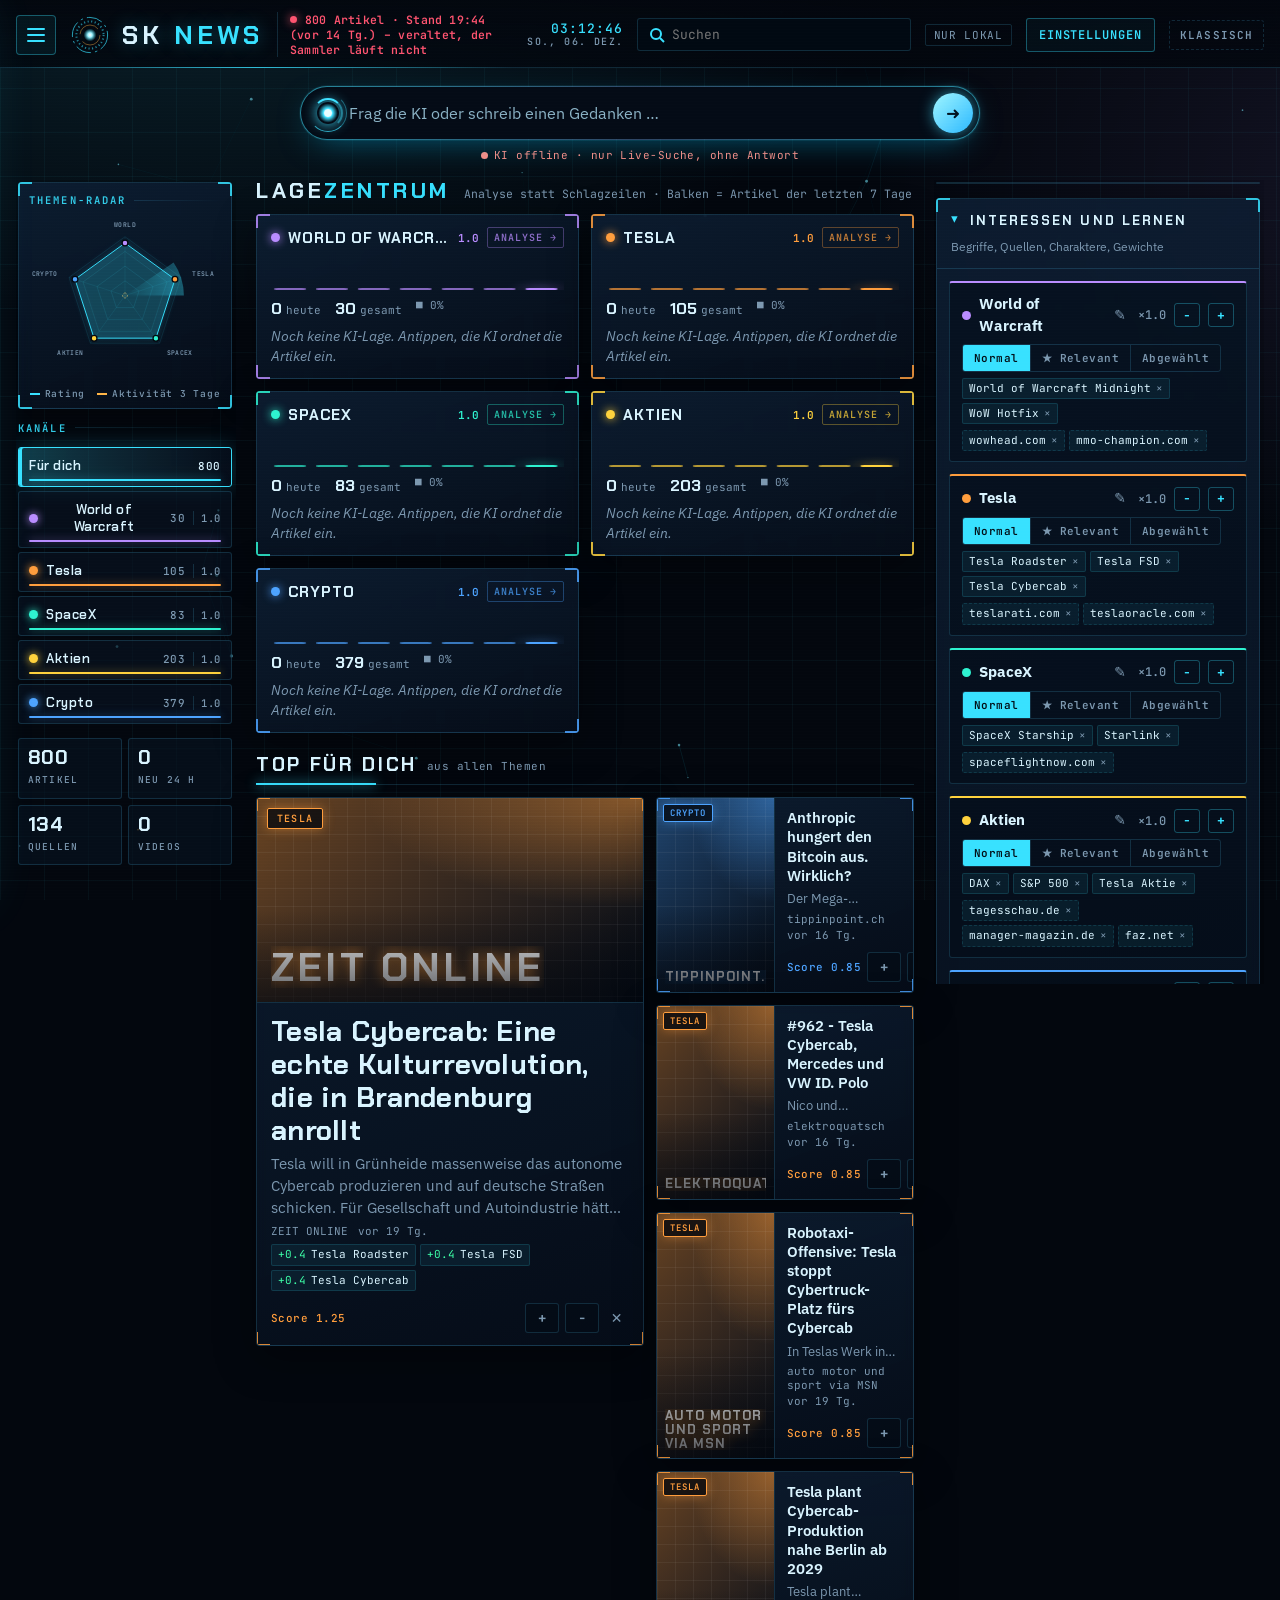
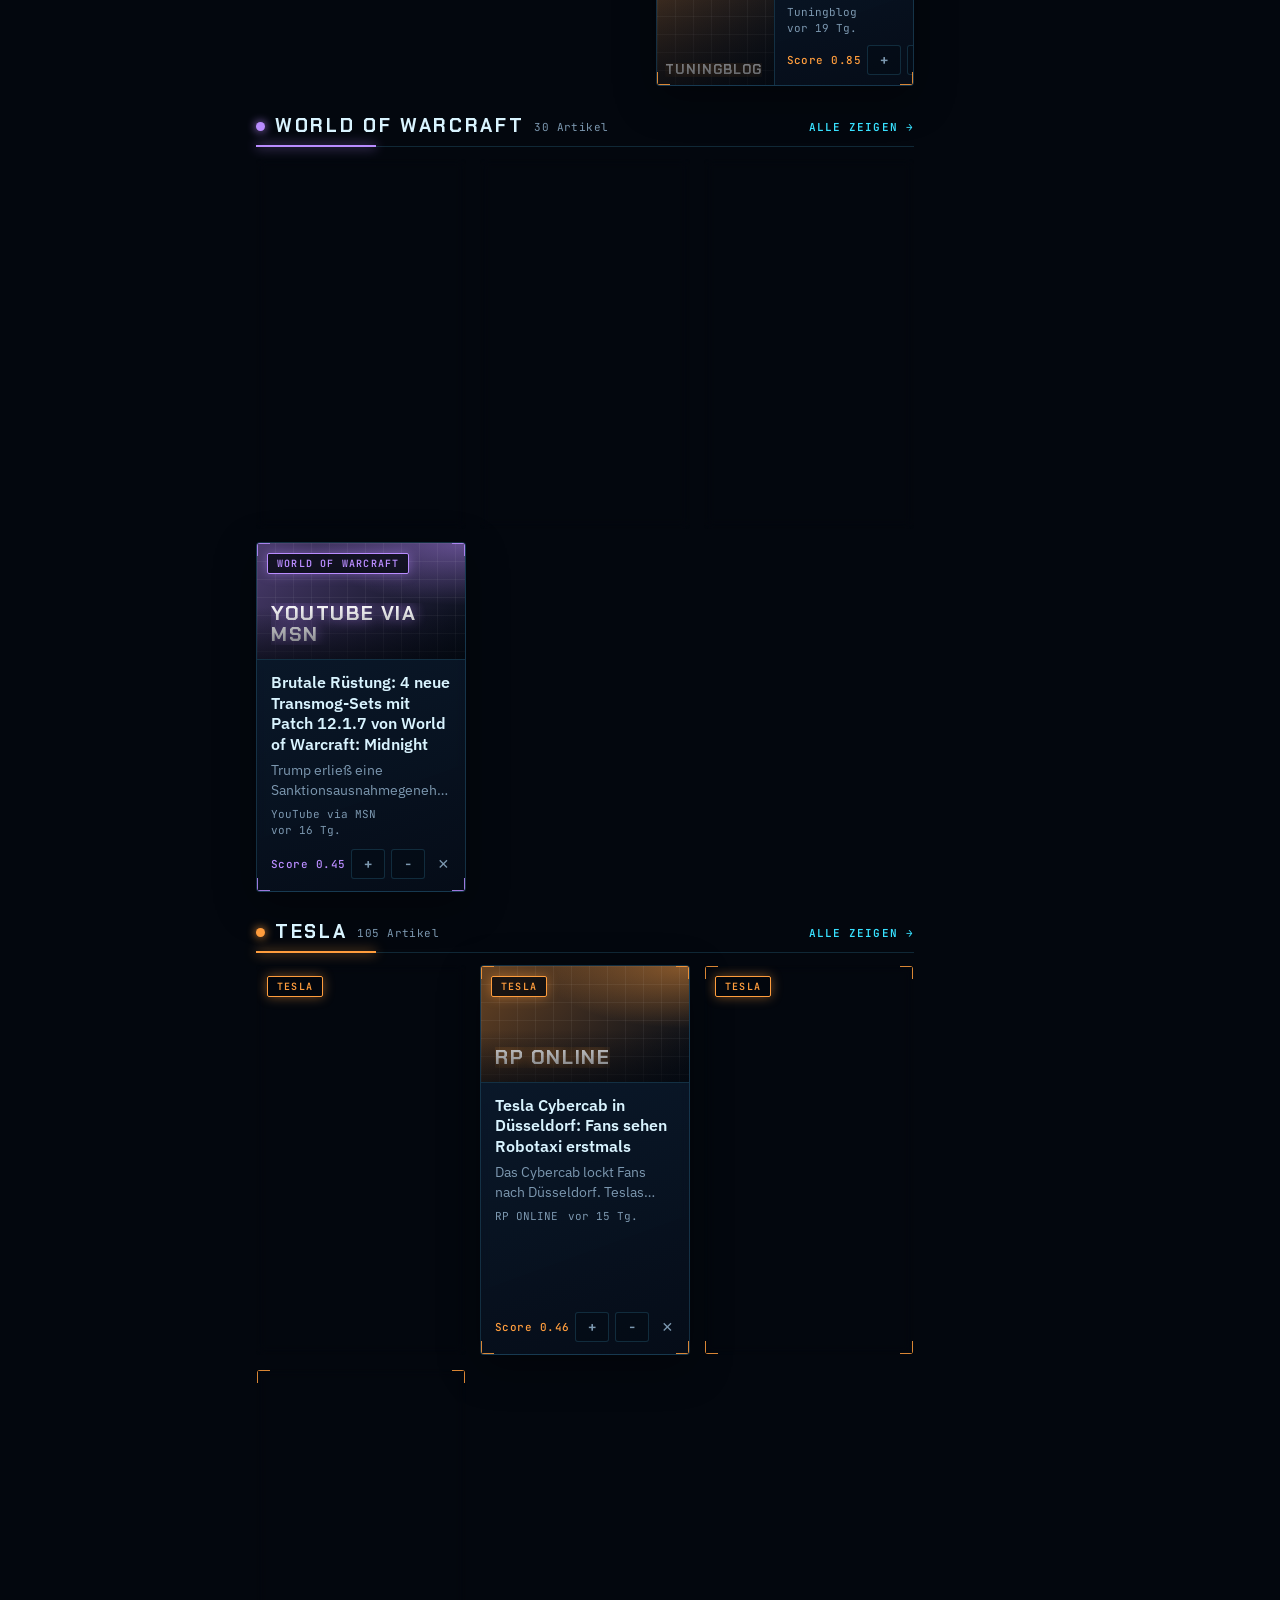
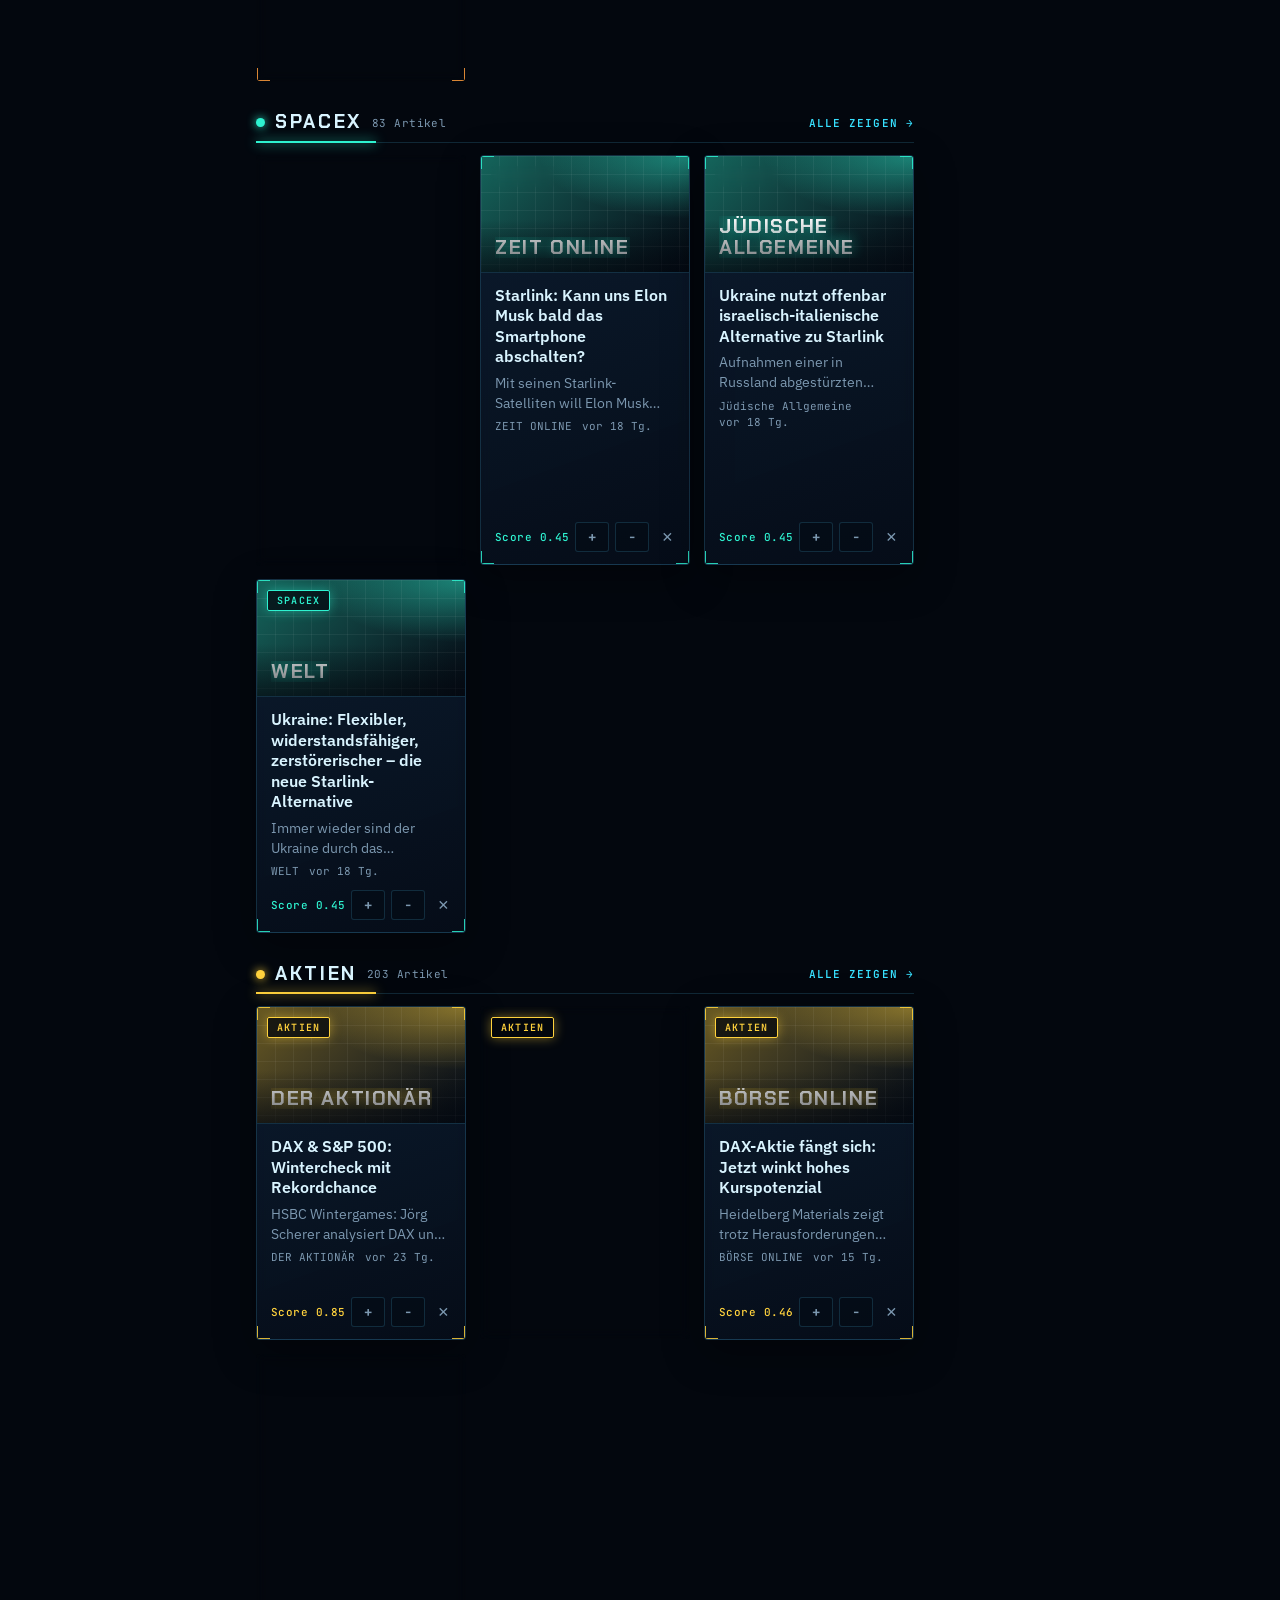
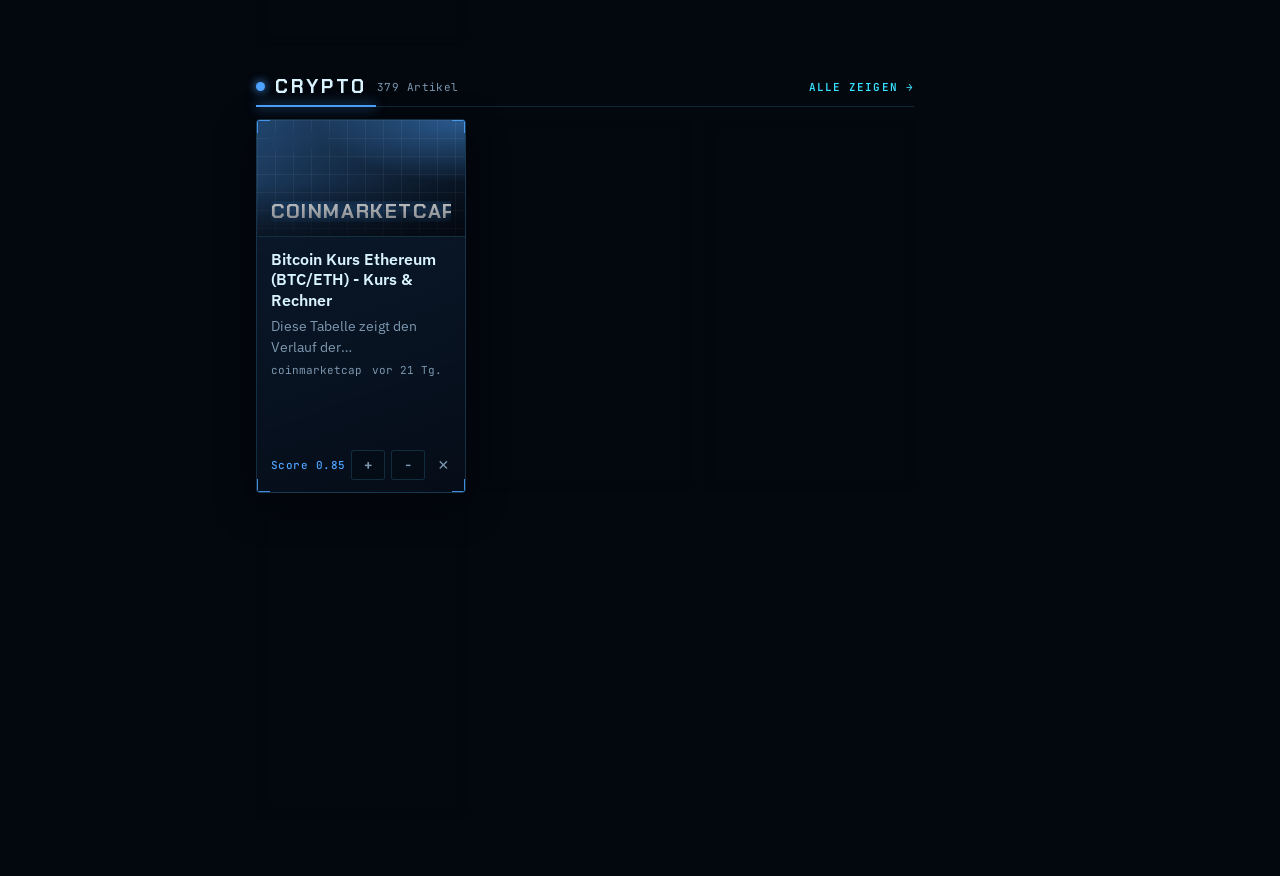
==== docs/index.html @ af2f4e5a "YouTube: bis zu 3 bewertete Videos pro Gespräch und Thema - Function-Modus "videos": YouTube-Suche o" ====
<!doctype html>
<html lang="de">
<head>
<meta charset="utf-8">
<meta name="viewport" content="width=device-width,initial-scale=1,viewport-fit=cover">
<title>SKNews</title>
<link rel="preconnect" href="https://fonts.googleapis.com">
<link rel="stylesheet" href="https://fonts.googleapis.com/css2?family=Bricolage+Grotesque:opsz,wght@12..96,500;12..96,700;12..96,800&family=IBM+Plex+Sans:wght@400;500;600&family=IBM+Plex+Mono:wght@400;500&display=swap">
<style>
/* Layout: Nachrichten-Wand. Themenleiste oben, darunter Top-Storys und je Thema eine Kartenreihe mit Vorschaubildern. */
:root{
  --bg:#eef1f5; --panel:#ffffff; --ink:#18202b; --muted:#5d6878; --line:#d6dce5;
  --accent:#1f4fd1; --accent-ink:#ffffff; --good:#1d7a4a; --bad:#b4372f; --chip:#e4e9f1;
  --shadow:0 1px 2px rgb(16 24 40 / .06),0 4px 14px rgb(16 24 40 / .06);
  --t1:#7a3fc4; --t2:#c2410c; --t3:#0f766e; --t4:#a16207; --t5:#1f4fd1; --t6:#be185d;
  --f-display:"Bricolage Grotesque",ui-sans-serif,system-ui,sans-serif;
  --f-body:"IBM Plex Sans",ui-sans-serif,system-ui,sans-serif;
  --f-mono:"IBM Plex Mono",ui-monospace,Menlo,monospace;
  color-scheme:light;
}
@media (prefers-color-scheme:dark){:root{
  --bg:#0f141b; --panel:#171e29; --ink:#e6ebf2; --muted:#93a0b3; --line:#2a3443;
  --accent:#7aa2ff; --accent-ink:#0d1320; --good:#5cc98f; --bad:#f08178; --chip:#222c3a;
  --shadow:0 1px 2px rgb(0 0 0 / .3),0 6px 20px rgb(0 0 0 / .25);
  --t1:#b48cf0; --t2:#fb923c; --t3:#4fd1c5; --t4:#facc15; --t5:#7aa2ff; --t6:#f472b6; color-scheme:dark}}
*{box-sizing:border-box}
html,body{margin:0}
body{background:var(--bg);color:var(--ink);font:15px/1.5 var(--f-body);padding-inline:16px;padding-block:0 56px}
.wrap{max-width:1240px;margin:0 auto;display:flex;flex-direction:column;gap:22px}

/* Kopf und Themenleiste */
.top{position:sticky;top:0;z-index:5;background:var(--bg);margin-inline:-16px;padding:14px 16px 10px;border-bottom:1px solid var(--line);display:flex;flex-direction:column;gap:10px}
.top-row{max-width:1240px;margin:0 auto;width:100%;display:flex;flex-wrap:wrap;align-items:center;gap:8px 16px}
h1{font:800 28px/1 var(--f-display);margin:0;letter-spacing:-.02em}
h1 span{color:var(--accent)}
.sub{color:var(--muted);font:12px var(--f-mono);flex:1;min-width:0}
.tabs{display:flex;gap:6px;overflow-x:auto;padding-bottom:6px;min-width:0;flex:1}
.tabs::-webkit-scrollbar{height:4px}
.tabs::-webkit-scrollbar-thumb{background:var(--line);border-radius:4px}
.tab{flex:none;font:600 14px var(--f-body);background:var(--panel);color:var(--ink);border:1px solid var(--line);border-radius:999px;padding:7px 14px;cursor:pointer;display:inline-flex;gap:8px;align-items:center}
.tab .n{font:500 11px var(--f-mono);color:var(--muted)}
.tab[aria-pressed="true"]{background:var(--c,var(--ink));border-color:var(--c,var(--ink));color:var(--bg)}
.tab[aria-pressed="true"] .n{color:inherit;opacity:.8}
.dot{width:9px;height:9px;border-radius:50%;flex:none;background:var(--c)}
.tab[aria-pressed="true"] .dot{background:var(--bg)}
.tabs{scrollbar-width:thin;scroll-snap-type:x proximity;mask-image:linear-gradient(90deg,#000 calc(100% - 28px),transparent)}
.tab{scroll-snap-align:start}
.tab .r{font:500 11px var(--f-mono);color:var(--muted);border-left:1px solid var(--line);padding-left:7px}
.tab[aria-pressed="true"] .r{color:inherit;opacity:.8;border-color:currentColor}
.tab.off{border-color:var(--bad);color:var(--bad);background:color-mix(in srgb,var(--bad) 10%,var(--panel))}
.tab.off .dot{background:var(--bad)}
.tab.off .n,.tab.off .r{color:var(--bad)}
.tab.off[aria-pressed="true"]{background:var(--bad);border-color:var(--bad);color:var(--panel)}
.modes{display:inline-flex;border:1px solid var(--line);border-radius:999px;overflow:hidden;flex:none}
.modes button{all:unset;cursor:pointer;font:600 12px var(--f-body);padding:6px 11px;color:var(--muted)}
.modes button+button{border-left:1px solid var(--line)}
.modes button[aria-pressed="true"]{background:var(--ink);color:var(--bg)}
.modes button[data-mode="relevant"][aria-pressed="true"]{background:var(--good);color:var(--panel)}
.modes button[data-mode="off"][aria-pressed="true"]{background:var(--bad);color:var(--panel)}
.modes button:focus-visible{outline:2px solid var(--accent);outline-offset:-2px}
.sec-head{flex-wrap:wrap}
.search{font:14px var(--f-body);color:var(--ink);background:var(--panel);border:1px solid var(--line);border-radius:999px;padding:7px 14px;width:min(260px,100%)}

/* Abschnitte */
.section{display:flex;flex-direction:column;gap:12px}
.sec-head{display:flex;align-items:center;gap:10px;border-bottom:2px solid var(--c,var(--ink));padding-bottom:6px}
.sec-head h2{font:700 22px/1.1 var(--f-display);margin:0;letter-spacing:-.01em}
.sec-head .n{font:12px var(--f-mono);color:var(--muted);flex:1}
.more{font:600 13px var(--f-body);background:none;border:0;color:var(--accent);cursor:pointer;padding:4px 0}

/* Karten */
.grid{display:grid;grid-template-columns:repeat(auto-fill,minmax(250px,1fr));gap:16px}
.lead{display:grid;grid-template-columns:minmax(0,1.6fr) minmax(0,1fr);gap:16px}
.lead>.card{align-self:start}
.lead .side{display:grid;grid-template-columns:1fr 1fr;gap:16px}
@media (max-width:900px){.lead{grid-template-columns:minmax(0,1fr)}}
@media (max-width:520px){.lead .side{grid-template-columns:minmax(0,1fr)}}
.card{background:var(--panel);border-radius:12px;box-shadow:var(--shadow);overflow:hidden;display:flex;flex-direction:column;min-width:0;position:relative}
.card.read{opacity:.62}
.thumb{position:relative;aspect-ratio:16/9;max-width:100%;background:var(--chip);overflow:hidden;display:block}
.thumb img{width:100%;height:100%;object-fit:cover;display:block;transition:transform .35s}
.card:hover .thumb img{transform:scale(1.03)}
.ph{position:absolute;inset:0;display:flex;align-items:flex-end;padding:14px;background:
  radial-gradient(120% 90% at 100% 0%,color-mix(in srgb,var(--c) 55%,transparent),transparent 60%),
  linear-gradient(135deg,color-mix(in srgb,var(--c) 85%,#000),color-mix(in srgb,var(--c) 45%,#000));color:#fff}
.ph[hidden]{display:none}
#status.alt{color:var(--t4)} #status.uralt{color:var(--bad);font-weight:600}
.ph b{font:800 22px/1.05 var(--f-display);letter-spacing:-.02em;opacity:.95;display:-webkit-box;-webkit-line-clamp:2;-webkit-box-orient:vertical;overflow:hidden}
.card.big .ph b{font-size:clamp(26px,4vw,40px)}
.badge{position:absolute;left:10px;top:10px;font:600 11px var(--f-body);letter-spacing:.03em;background:var(--c);color:#fff;border-radius:999px;padding:3px 9px;box-shadow:0 1px 4px rgb(0 0 0 / .25)}
.body{padding:12px 14px;display:flex;flex-direction:column;gap:6px;flex:1}
.card h3{font:600 16px/1.3 var(--f-body);margin:0;text-wrap:pretty}
.card h3 a{color:inherit;text-decoration:none}
.card h3 a::after{content:"";position:absolute;inset:0;z-index:0}
.card h3 a:hover{text-decoration:underline;text-decoration-color:var(--c)}
.card.big h3{font:700 clamp(20px,2.4vw,28px)/1.2 var(--f-display);letter-spacing:-.01em}
.card.big .thumb{aspect-ratio:16/8.5}
.sum{color:var(--muted);font-size:13.5px;margin:0;display:-webkit-box;-webkit-line-clamp:2;-webkit-box-orient:vertical;overflow:hidden}
.card.big .sum{-webkit-line-clamp:3;font-size:14.5px}
.meta{display:flex;flex-wrap:wrap;gap:2px 10px;font:12px var(--f-mono);color:var(--muted)}
.why{display:flex;flex-wrap:wrap;gap:4px}
.chip{font:11px/1.2 var(--f-mono);background:var(--chip);color:var(--ink);border:0;border-radius:4px;padding:3px 6px;display:inline-flex;gap:5px;align-items:center;max-width:100%;overflow-wrap:anywhere}
.plus{color:var(--good)} .minus{color:var(--bad)}
.acts{display:flex;align-items:center;gap:6px;margin-top:auto;padding-top:6px;position:relative;z-index:1}
.acts .score{white-space:nowrap;font:500 12px var(--f-mono);color:var(--muted);margin-right:auto;font-variant-numeric:tabular-nums}
.vote{font:600 14px var(--f-mono);min-width:34px;height:30px;border-radius:8px;border:1px solid var(--line);background:transparent;color:var(--muted);cursor:pointer}
.vote.up[aria-pressed="true"]{background:var(--good);border-color:var(--good);color:var(--panel)}
.vote.down[aria-pressed="true"]{background:var(--bad);border-color:var(--bad);color:var(--panel)}
.hide{font:14px var(--f-body);background:none;border:0;color:var(--muted);cursor:pointer;padding:4px 6px}
.hide:hover{color:var(--bad)}
.play{position:absolute;left:50%;top:50%;width:52px;height:52px;margin:-26px 0 0 -26px;border-radius:50%;background:rgb(0 0 0 / .62);color:#fff;display:grid;place-items:center;font-size:20px;padding-left:4px;pointer-events:none;box-shadow:0 2px 10px rgb(0 0 0 / .35)}
.card.big .play{width:68px;height:68px;margin:-34px 0 0 -34px;font-size:26px}
details.vid{position:relative;z-index:1;font-size:13.5px}
details.vid>summary{cursor:pointer;font:600 12px var(--f-mono);color:var(--muted);list-style:none}
details.vid>summary::-webkit-details-marker{display:none}
details.vid>summary::before{content:"▸ ";display:inline-block;transition:transform .2s}
details.vid[open]>summary::before{transform:rotate(90deg)}
details.vid ul{margin:6px 0 0;padding-left:18px;display:flex;flex-direction:column;gap:4px}
.empty{padding:40px 8px;text-align:center;color:var(--muted)}
.empty strong{display:block;color:var(--ink);font:700 20px var(--f-display);margin-bottom:6px}

/* Interessen-Bereich */
details.prefs{background:var(--panel);border-radius:12px;box-shadow:var(--shadow)}
details.prefs>summary{cursor:pointer;padding:14px 16px;font:700 16px var(--f-display);list-style:none;display:flex;gap:10px;align-items:center;flex-wrap:wrap}
details.prefs>summary::-webkit-details-marker{display:none}
details.prefs>summary::before{content:"▸";color:var(--muted);transition:transform .2s}
details.prefs[open]>summary::before{transform:rotate(90deg)}
details.prefs>summary .hint{font-weight:400}
.prefs-body{padding:0 16px 16px;display:grid;grid-template-columns:repeat(auto-fill,minmax(260px,1fr));gap:14px}
.tcard{border:1px solid var(--line);border-top:3px solid var(--c);border-radius:8px;padding:10px 12px;display:flex;flex-direction:column;gap:6px;min-width:0}
.tcard-head{display:flex;align-items:center;gap:8px}
.tcard-head b{flex:1;min-width:0}
.weight{font:500 12px var(--f-mono);color:var(--muted)}
.chips{display:flex;flex-wrap:wrap;gap:4px}
.chip button{all:unset;cursor:pointer;color:var(--muted)}
.chip button:hover,.chip button:focus-visible{color:var(--bad)}
.chip.src{background:transparent;border:1px dashed var(--line)}
.chip.pending::after{content:"wartet";font-size:10px;color:var(--t4)}
.wbtn{font:600 13px var(--f-mono);width:26px;height:24px;border-radius:6px;border:1px solid var(--line);background:transparent;color:var(--ink);cursor:pointer}
form{display:flex;flex-direction:column;gap:8px}
.row{display:flex;gap:6px;flex-wrap:wrap}
input,select{font:14px var(--f-body);color:var(--ink);background:var(--bg);border:1px solid var(--line);border-radius:6px;padding:7px 9px;min-width:0;flex:1}
input:focus-visible,select:focus-visible,button:focus-visible,a:focus-visible{outline:2px solid var(--accent);outline-offset:2px}
.btn{font:600 13px var(--f-body);background:var(--accent);color:var(--accent-ink);border:0;border-radius:6px;padding:8px 12px;cursor:pointer}
.btn.ghost{background:transparent;color:var(--ink);border:1px solid var(--line)}
h4{font:600 11px/1 var(--f-mono);text-transform:uppercase;letter-spacing:.08em;color:var(--muted);margin:0}
.hint{font-size:12px;color:var(--muted);margin:0}
.learn ol{margin:0;padding:0;list-style:none;display:flex;flex-direction:column;gap:3px}
.learn li{display:flex;justify-content:space-between;gap:8px;font:13px var(--f-mono)}
.sync{font:12px var(--f-mono);padding:3px 8px;border-radius:999px;border:1px solid var(--line);color:var(--muted)}
.sync.on{color:var(--good);border-color:var(--good)}
dialog{background:var(--panel);color:var(--ink);border:1px solid var(--line);border-radius:12px;padding:20px;max-width:min(520px,calc(100vw - 32px))}
dialog::backdrop{background:rgb(0 0 0 / .45)}
dialog form{gap:12px}
dialog label{display:flex;flex-direction:column;gap:4px;font-size:13px;color:var(--muted)}
code{font-family:var(--f-mono);font-size:12px;background:var(--chip);padding:1px 4px;border-radius:3px}
.tcard-head .edit{all:unset;cursor:pointer;color:var(--muted);font-size:14px;padding:2px 4px;border-radius:4px}
.tcard-head .edit:hover{color:var(--accent)}

/* Themenverwaltung: Liste links, Editor rechts; auf dem Handy Vollbild mit Liste und Editor nacheinander */
dialog.mgr{padding:0;width:min(920px,calc(100vw - 32px));height:min(700px,calc(100dvh - 32px));max-height:none;overflow:hidden}
dialog.mgr[open]{display:flex;flex-direction:column;animation:mgr-in .28s cubic-bezier(.2,.8,.2,1)}
@keyframes mgr-in{from{opacity:0;transform:translateY(16px) scale(.98)}}
.mgr-head{display:flex;align-items:center;gap:10px;padding:14px 16px;border-bottom:1px solid var(--line)}
.mgr-head h2{font:700 20px/1.1 var(--f-display);margin:0;flex:1;letter-spacing:-.01em}
.mgr-x{all:unset;cursor:pointer;color:var(--muted);font-size:24px;line-height:1;padding:6px 10px;border-radius:8px}
.mgr-x:hover{color:var(--ink)}
.mgr-head .mgr-back{display:none}
.mgr-body{flex:1;min-height:0;display:grid;grid-template-columns:260px minmax(0,1fr)}
.mgr-list{border-right:1px solid var(--line);overflow-y:auto;padding:10px;display:flex;flex-direction:column;gap:4px}
.mgr-item{all:unset;box-sizing:border-box;cursor:pointer;display:flex;align-items:center;gap:10px;padding:10px 12px;border-radius:10px;min-height:44px}
.mgr-item:hover{background:var(--chip)}
.mgr-item[aria-current="true"]{background:color-mix(in srgb,var(--c) 16%,transparent);box-shadow:inset 3px 0 0 var(--c)}
.mgr-item b{flex:1;min-width:0;font:600 15px var(--f-body);overflow:hidden;text-overflow:ellipsis;white-space:nowrap}
.mgr-item small{font:11px var(--f-mono);color:var(--muted);white-space:nowrap}
.mgr-item:focus-visible{outline:2px solid var(--accent);outline-offset:-2px}
.mgr-new{margin-top:6px;border:1px dashed var(--line);color:var(--accent);justify-content:center;font:600 14px var(--f-body)}
.mgr-edit{overflow-y:auto;padding:16px 18px 24px;display:flex;flex-direction:column;gap:18px}
.mgr-edit fieldset{border:0;margin:0;padding:0;display:flex;flex-direction:column;gap:8px;min-width:0}
.mgr-edit legend{font:600 11px/1.3 var(--f-mono);text-transform:uppercase;letter-spacing:.08em;color:var(--muted);padding:0;margin-bottom:8px;display:flex;flex-wrap:wrap;gap:4px 8px;width:100%}
.mgr-edit legend span{margin-left:auto;text-transform:none;letter-spacing:0;font-family:var(--f-body)}
.mgr-edit .lrow{display:flex;gap:6px;align-items:center}
.mgr-edit .lrow input{flex:1}
.mgr-edit .lrow.yt{flex-wrap:wrap}
.mgr-edit .lrow.yt input{flex:1 1 100%}
.mgr-edit .lrow.yt select{flex:1}
#addForm .row select{min-width:7.5em}
.mgr-edit input.bad{border-color:var(--bad)}
.ibtn{flex:none;width:36px;height:36px;border-radius:8px;border:1px solid var(--line);background:transparent;color:var(--muted);cursor:pointer;display:grid;place-items:center;font:15px var(--f-body);text-decoration:none}
.ibtn:hover{color:var(--ink);border-color:var(--muted)}
.ibtn.del:hover{color:var(--bad);border-color:var(--bad)}
.ibtn:disabled{opacity:.35;cursor:default}
.addrow{align-self:flex-start;font:600 13px var(--f-body);background:none;border:1px dashed var(--line);color:var(--accent);border-radius:8px;padding:8px 12px;cursor:pointer}
.mgr-name{display:flex;gap:8px;align-items:center}
.mgr-name input{font:700 18px var(--f-display)}
.wrow{display:flex;align-items:center;gap:12px}
.wrow input[type=range]{flex:1;padding:0;border:0;background:none;accent-color:var(--c,var(--accent))}
.wrow output{font:500 13px var(--f-mono);min-width:3.5ch;text-align:right}
.danger-zone{border-top:1px solid var(--line);padding-top:14px;display:flex;flex-wrap:wrap;gap:8px;align-items:center}
.btn.danger{background:transparent;color:var(--bad);border:1px solid var(--bad)}
.mgr-foot{display:flex;align-items:center;gap:8px;padding:12px 16px calc(12px + env(safe-area-inset-bottom));border-top:1px solid var(--line);background:var(--panel)}
.mgr-foot .hint{flex:1;min-width:0}
.mgr-foot .hint.err{color:var(--bad)}
.mgr-empty{color:var(--muted);text-align:center;margin:auto;padding:30px}
@media (max-width:700px){
  dialog.mgr{width:100vw;height:100dvh;max-width:none;margin:0;border-radius:0;border:0}
  dialog.mgr[open]{animation-name:mgr-up}
  @keyframes mgr-up{from{transform:translateY(40px);opacity:0}}
  .mgr-body{grid-template-columns:minmax(0,1fr)}
  .mgr-list{border-right:0}
  .mgr[data-view="edit"] .mgr-list,.mgr[data-view="list"] .mgr-edit{display:none}
  .mgr[data-view="edit"] .mgr-back{display:grid}
  .mgr-edit input,.mgr-name input{font-size:16px}
  .ibtn{width:42px;height:42px}
}
/* Gedanken im HUD-Look: dunkle Glasflächen, Cyan-Leuchten, lebendige Wolke.
   Der Bereich ist in beiden Farbschemata dunkel, deshalb eigene Farben statt der Seiten-Tokens. */
.jv{--jv-bg:#040b16;--jv-panel:rgb(8 24 44 / .72);--jv-line:rgb(63 224 255 / .26);--jv-cyan:#3fe0ff;--jv-ink:#dcf6ff;--jv-dim:#8bb3c6;--jv-amber:#ffc163;
  --t1:#c4a1ff;--t2:#ff9d5c;--t3:#4fe3d1;--t4:#ffd84d;--t5:#7fb2ff;--t6:#ff7cc3;--good:#5ee6a0;--bad:#ff8a80;
  color:var(--jv-ink)}
details.gedanken.jv{position:relative;overflow:hidden;border:1px solid var(--jv-line);
  background:radial-gradient(120% 80% at 12% 0%,rgb(63 224 255 / .16),transparent 55%),radial-gradient(90% 70% at 100% 100%,rgb(127 178 255 / .12),transparent 60%),var(--jv-bg);
  box-shadow:0 0 0 1px rgb(63 224 255 / .06),0 18px 50px -20px rgb(0 200 255 / .35)}
details.gedanken.jv::before{content:"";position:absolute;inset:0;pointer-events:none;opacity:.55;
  background-image:linear-gradient(rgb(63 224 255 / .07) 1px,transparent 1px),linear-gradient(90deg,rgb(63 224 255 / .07) 1px,transparent 1px);
  background-size:30px 30px;animation:jv-grid 24s linear infinite;mask-image:linear-gradient(to bottom,#000,transparent 85%)}
@keyframes jv-grid{to{background-position:0 30px,30px 0}}
details.gedanken.jv>summary{position:relative;color:var(--jv-ink);font-size:17px}
details.gedanken.jv>summary::before{color:var(--jv-cyan)}
details.gedanken.jv>summary .hint{color:var(--jv-dim)}
.jv-core{width:22px;height:22px;border-radius:50%;flex:none;position:relative;display:inline-block;
  background:radial-gradient(circle,#e9fdff 0 22%,var(--jv-cyan) 30%,transparent 62%);box-shadow:0 0 14px var(--jv-cyan)}
.jv-core::before,.jv-core::after{content:"";position:absolute;inset:-4px;border-radius:50%;border:2px solid transparent;border-top-color:var(--jv-cyan);border-right-color:rgb(63 224 255 / .4);animation:jv-spin 2.6s linear infinite}
.jv-core::after{inset:-8px;border-width:1px;border-top-color:transparent;border-bottom-color:rgb(63 224 255 / .7);animation-duration:4.2s;animation-direction:reverse}
.jv-core.fast::before{animation-duration:.7s}.jv-core.fast::after{animation-duration:1.1s}
@keyframes jv-spin{to{transform:rotate(360deg)}}
.ged-body{position:relative;padding:0 16px 16px;display:grid;grid-template-columns:minmax(0,3fr) minmax(0,2fr);gap:14px}
@media (max-width:760px){.ged-body{grid-template-columns:minmax(0,1fr)}}
.jv .tcard{position:relative;background:var(--jv-panel);border:1px solid var(--jv-line);border-radius:10px;backdrop-filter:blur(6px);-webkit-backdrop-filter:blur(6px)}
.jv .tcard::before,.jv .tcard::after{content:"";position:absolute;width:14px;height:14px;pointer-events:none;border:2px solid var(--jv-cyan);opacity:.85}
.jv .tcard::before{top:-1px;left:-1px;border-right:0;border-bottom:0;border-top-left-radius:10px}
.jv .tcard::after{bottom:-1px;right:-1px;border-left:0;border-top:0;border-bottom-right-radius:10px}
.jv h4{color:var(--jv-cyan);text-shadow:0 0 10px rgb(63 224 255 / .5)}
.jv .hint{color:var(--jv-dim)}
.jv .chip{background:rgb(63 224 255 / .08);color:var(--jv-ink);border:1px solid var(--jv-line)}
.jv select,.jv input,.jv textarea{background:rgb(2 10 20 / .65);color:var(--jv-ink);border:1px solid var(--jv-line);caret-color:var(--jv-cyan)}
.jv select:focus,.jv input:focus,.jv textarea:focus{outline:none;border-color:var(--jv-cyan);box-shadow:0 0 0 1px var(--jv-cyan),0 0 22px -4px rgb(63 224 255 / .6)}
.jv .btn{background:linear-gradient(135deg,#7ff0ff,#2bb8ff);color:#02121f;font-weight:700;letter-spacing:.02em;box-shadow:0 0 18px -2px rgb(63 224 255 / .65);transition:transform .15s,box-shadow .2s}
.jv .btn:hover{transform:translateY(-1px);box-shadow:0 0 26px 0 rgb(63 224 255 / .85)}
.jv .btn:disabled{opacity:.6;transform:none}
textarea{font:15px/1.45 var(--f-body);color:var(--ink);background:var(--bg);border:1px solid var(--line);border-radius:6px;padding:9px 10px;width:100%;box-sizing:border-box;resize:vertical;min-height:84px}
@keyframes jv-sweep{from{background-position:-40% 0}to{background-position:140% 0}}
/* Vorschläge als leuchtende Pillen direkt unter dem Feld (verdecken nichts) */
.sugg{display:flex;flex-wrap:wrap;gap:6px;margin:8px 0 0;padding:0;list-style:none}
.sugg[hidden]{display:none}
.sugg li{display:inline-flex;align-items:center;gap:6px;padding:6px 11px;border-radius:999px;cursor:pointer;font:14px var(--f-body);
  border:1px solid var(--jv-line);background:rgb(63 224 255 / .07);color:var(--jv-ink);animation:jv-pop .28s cubic-bezier(.2,.9,.3,1.3) backwards;animation-delay:calc(var(--i,0) * 45ms)}
.sugg li[aria-selected="true"],.sugg li:hover{background:rgb(63 224 255 / .22);border-color:var(--jv-cyan);box-shadow:0 0 14px -2px rgb(63 224 255 / .7)}
.sugg li .k{font:10px var(--f-mono);color:var(--jv-dim);text-transform:uppercase;letter-spacing:.06em}
.sugg li.ai{border-color:rgb(255 193 99 / .45)}
.sugg li.ai .k,.sugg li .ai{color:var(--jv-amber)}
.sugg .wait{cursor:default;color:var(--jv-dim);border-style:dashed;background:linear-gradient(90deg,transparent,rgb(255 193 99 / .18),transparent) 0 0/200% 100%;animation:jv-shimmer 1.2s linear infinite}
@keyframes jv-shimmer{to{background-position:-200% 0}}
@keyframes jv-pop{from{opacity:0;transform:translateY(6px) scale(.9)}}
.jv select.guess{animation:jv-flash 1s ease-out}
@keyframes jv-flash{0%{box-shadow:0 0 0 2px var(--jv-cyan),0 0 40px 4px rgb(63 224 255 / .7)}100%{box-shadow:none}}
#gedanken,#frag{scroll-margin-top:140px}
.chip.take{cursor:pointer;font-size:12px;padding:4px 8px}
.chat .fresh .chip.take{animation:jv-pop .3s backwards;animation-delay:calc(var(--i,0) * 50ms + .2s)}
.chip.take:hover{border-color:var(--jv-cyan)}
.chip.take.done{background:rgb(94 230 160 / .18);border-color:rgb(94 230 160 / .6)}
.cloud{display:flex;flex-wrap:wrap;justify-content:center;align-items:center;gap:4px 14px;padding:10px 2px;min-height:80px}
.cloud button{all:unset;cursor:pointer;font-family:var(--f-display);font-weight:700;line-height:1.1;color:var(--c,var(--jv-ink));letter-spacing:-.01em;border-radius:4px;padding:0 2px;
  text-shadow:0 0 12px color-mix(in srgb,var(--c,var(--jv-cyan)) 55%,transparent);animation:jv-float var(--d,5s) ease-in-out var(--dl,0s) infinite alternate;transition:transform .2s,text-shadow .2s}
.cloud button:hover{transform:scale(1.08);text-shadow:0 0 18px var(--c,var(--jv-cyan))}
.cloud button.new{animation:jv-born 1.1s cubic-bezier(.2,.9,.3,1.2),jv-float var(--d,5s) ease-in-out 1.1s infinite alternate}
.cloud button:focus-visible{outline:2px solid var(--jv-cyan);outline-offset:2px}
@keyframes jv-float{from{transform:translateY(-3px)}to{transform:translateY(3px)}}
@keyframes jv-born{0%{opacity:0;transform:scale(2.2);filter:blur(6px)}60%{opacity:1;filter:none}100%{transform:scale(1)}}
.notes{margin:0;padding:0;list-style:none;display:flex;flex-direction:column;gap:10px;max-height:340px;overflow-y:auto}
.notes li{border-left:2px solid var(--c);padding:2px 0 2px 10px;display:flex;flex-direction:column;gap:5px}
.notes p{margin:0;font-size:13.5px;white-space:pre-wrap;overflow-wrap:anywhere}
.notes .nm{display:flex;gap:8px;align-items:center;font:11px var(--f-mono);color:var(--jv-dim)}
.notes .nm button{all:unset;cursor:pointer;margin-left:auto;padding:0 4px}
.notes .nm button:hover,.jv .chip button:hover{color:var(--bad)}
.jv .chip button{all:unset;cursor:pointer;color:var(--jv-dim)}

/* Frag-Leiste wie eine Suchmaschine, darunter das Gespräch mit der KI */
.frag{--jv-bg:#040b16;--jv-line:rgb(63 224 255 / .26);--jv-cyan:#3fe0ff;--jv-ink:#dcf6ff;--jv-dim:#8bb3c6;--jv-amber:#ffc163;--jv-panel:rgb(8 24 44 / .72);
  display:flex;flex-direction:column;align-items:center;gap:8px;color:var(--jv-ink)}
.askbar{position:relative;display:flex;flex-direction:row;align-items:center;gap:10px;width:min(680px,100%);box-sizing:border-box;padding:6px 6px 6px 16px;border-radius:999px;
  background:linear-gradient(var(--jv-bg),var(--jv-bg)) padding-box,linear-gradient(90deg,rgb(63 224 255 / .55),rgb(127 178 255 / .35),rgb(63 224 255 / .55)) border-box;border:1px solid transparent;
  box-shadow:0 0 0 1px rgb(63 224 255 / .08),0 10px 34px -14px rgb(0 200 255 / .55);transition:box-shadow .25s}
.askbar:focus-within{box-shadow:0 0 0 2px rgb(63 224 255 / .5),0 0 36px -6px rgb(63 224 255 / .7)}
.askbar::after{content:"";position:absolute;left:48px;right:56px;bottom:5px;height:1.5px;border-radius:2px;pointer-events:none;opacity:0;background:linear-gradient(90deg,transparent,var(--jv-cyan),transparent);background-size:40% 100%;background-repeat:no-repeat}
.askbar.typing::after{opacity:1;animation:jv-sweep .9s ease-in-out infinite}
.frag .askbar input{all:unset;flex:1;min-width:0;font:16px/1.3 var(--f-body);color:var(--jv-ink);caret-color:var(--jv-cyan);padding:8px 0}
.frag .askbar input::placeholder{color:var(--jv-dim)}
.frag .askbar input:focus{border:0;box-shadow:none;outline:none;background:none}
.askgo{flex:none;width:40px;height:40px;border-radius:50%;border:0;cursor:pointer;font:700 17px var(--f-body);color:#02121f;background:linear-gradient(135deg,#9ff6ff,#2bb8ff);box-shadow:0 0 16px -2px rgb(63 224 255 / .8);transition:transform .15s}
.askgo:hover{transform:scale(1.07)}
.askgo:disabled{opacity:.5;transform:none}
.askgo:focus-visible{outline:2px solid #fff;outline-offset:2px}
.frag .sugg{width:min(680px,100%);justify-content:center;margin:0}
.kistate{margin:0;font:11px var(--f-mono);letter-spacing:.04em;color:var(--muted);display:flex;align-items:center;gap:6px}
.kistate::before{content:"";width:7px;height:7px;border-radius:50%;background:var(--muted)}
.kistate[data-on="true"]::before{background:#3ddc84;box-shadow:0 0 8px #3ddc84}
.kistate[data-on="false"]{color:var(--bad)}
.kistate[data-on="false"]::before{background:var(--bad)}
.chat{width:min(860px,100%);display:flex;flex-direction:column;gap:12px;margin-top:6px}
.chat[hidden]{display:none}
.bubble{border-radius:14px;padding:12px 16px;font-size:15px;line-height:1.5;animation:jv-pop .3s ease-out backwards}
.chat .seen,.chat .seen .news-row,.chat .seen .punkte li,.chat .seen .chip.take{animation:none}
.bubble.du{align-self:flex-end;max-width:min(80%,560px);background:linear-gradient(135deg,#2bb8ff,#3fe0ff);color:#02121f;font-weight:500;border-bottom-right-radius:4px}
.bubble.ki{align-self:stretch;background:radial-gradient(100% 120% at 0 0,rgb(63 224 255 / .12),transparent 60%),var(--jv-bg);border:1px solid var(--jv-line);color:var(--jv-ink);border-bottom-left-radius:4px;display:flex;flex-direction:column;gap:10px;position:relative;overflow:hidden}
.bubble.ki.fresh{animation:jv-flash 1.4s ease-out}
.bubble.ki.working::before{content:"";position:absolute;left:0;right:0;height:60px;top:-60px;pointer-events:none;background:linear-gradient(to bottom,transparent,rgb(63 224 255 / .1),transparent);animation:jv-beam 1.5s linear infinite}
@keyframes jv-beam{to{top:100%}}
.work-head{display:flex;align-items:center;gap:10px}
.work-head b{font:500 13px var(--f-mono);color:var(--jv-cyan)}
.work-steps{list-style:none;margin:0;padding:0;display:flex;flex-wrap:wrap;gap:6px 14px;font:12px var(--f-mono)}
.work-steps li{color:rgb(139 179 198 / .5)}
.work-steps li::before{content:"○ "}
.work-steps li.act{color:var(--jv-ink)}
.work-steps li.act::before{content:"◉ ";color:var(--jv-cyan);animation:blink .6s steps(2) infinite}
.work-steps li.ok{color:var(--jv-dim)}
.work-steps li.ok::before{content:"✓ ";color:#5ee6a0}
@keyframes blink{50%{opacity:.2}}
.work-feed{display:flex;flex-direction:column;gap:2px;max-height:170px;overflow:hidden;mask-image:linear-gradient(to bottom,#000 60%,transparent)}
.work-feed div{flex:none;display:flex;gap:10px;font:12.5px/1.4 var(--f-body);color:var(--jv-dim);white-space:nowrap;overflow:hidden}
.work-feed div:first-child{color:#fff;text-shadow:0 0 10px var(--jv-cyan);animation:feed-in .15s ease-out}
.work-feed div span{font:11px var(--f-mono);flex:none;width:9em;overflow:hidden;text-overflow:ellipsis;color:rgb(139 179 198 / .7)}
.work-feed div em{font-style:normal;overflow:hidden;text-overflow:ellipsis}
.work-feed div.hit span{color:var(--jv-cyan)}
@keyframes feed-in{from{opacity:0;transform:translateX(-10px)}}
.verstanden{margin:0;font:600 16px/1.4 var(--f-display);color:#fff}
.verstanden span{display:block;font:600 10px var(--f-mono);letter-spacing:.12em;text-transform:uppercase;color:var(--jv-cyan);margin-bottom:3px}
.bubble .kern{margin:0;font-size:15.5px}
.bubble .punkte{margin:0;padding-left:18px;display:flex;flex-direction:column;gap:6px}
.bubble .punkte li{animation:jv-pop .35s backwards;animation-delay:calc(var(--i,0) * 80ms)}
.bubble .q{display:inline-grid;place-items:center;min-width:18px;height:18px;margin-left:3px;border-radius:5px;font:600 10.5px var(--f-mono);text-decoration:none;color:#02121f;background:var(--jv-cyan);vertical-align:1px}
.bubble .offen{margin:0;color:var(--jv-dim);font-size:13.5px}
.bubble .warn{color:var(--jv-amber)}
.bubble .by{align-self:flex-end;font:10px var(--f-mono);color:var(--jv-dim)}
.news-list{display:flex;flex-direction:column;gap:2px;border-top:1px solid var(--jv-line);padding-top:8px}
.news-row{display:flex;align-items:center;gap:10px;padding:6px 4px;border-radius:8px;animation:jv-pop .3s backwards;animation-delay:calc(var(--i,0) * 60ms)}
.news-row:hover{background:rgb(63 224 255 / .06)}
.news-row .nr{flex:none;width:20px;font:600 11px var(--f-mono);color:var(--jv-cyan);text-align:right}
.news-row .nt{flex:1;min-width:0;display:flex;flex-direction:column}
.news-row .nt a{color:var(--jv-ink);text-decoration:none;font-weight:500;overflow-wrap:anywhere}
.news-row .nt a:hover{text-decoration:underline}
.news-row small{font:11px var(--f-mono);color:var(--jv-dim)}
.like{flex:none;width:40px;height:40px;border-radius:50%;border:1px solid var(--jv-line);background:transparent;color:var(--jv-dim);font-size:19px;cursor:pointer;transition:transform .15s,background .2s,color .2s}
.like:hover{color:#ff7cc3;border-color:#ff7cc3}
.like.on{background:rgb(255 124 195 / .18);border-color:#ff7cc3;color:#ff7cc3;box-shadow:0 0 14px -2px rgb(255 124 195 / .7)}
.like.pop{animation:like-pop .45s cubic-bezier(.2,.9,.3,1.5)}
@keyframes like-pop{40%{transform:scale(1.35)}}
.news-list .more{align-self:flex-start;color:var(--jv-cyan)}
.agree{display:flex;flex-direction:column;gap:5px}
.agree .hint{color:var(--jv-dim)}
.frag .chip,.chat .chip{background:rgb(63 224 255 / .08);color:var(--jv-ink);border:1px solid var(--jv-line);font-size:12px;padding:5px 9px;border-radius:999px;cursor:pointer}
.chat .chip.done{background:rgb(94 230 160 / .18);border-color:rgb(94 230 160 / .6)}
.chat .chip:hover{border-color:var(--jv-cyan)}
.chat .follow .chip{border-style:dashed}
.chat-actions{display:flex;align-items:center;gap:10px;flex-wrap:wrap}
.chat-actions .hint{color:var(--jv-dim);flex:1}
.chat .btn{background:linear-gradient(135deg,#7ff0ff,#2bb8ff);color:#02121f;font-weight:700}
.chat .btn.ghost{background:transparent;color:var(--jv-ink);border:1px solid var(--jv-line)}
.welt li details summary{cursor:pointer;list-style:none;display:flex;flex-direction:column;gap:2px}
.welt li details summary::-webkit-details-marker{display:none}
.welt li details summary b{font-size:13.5px;font-weight:600}
.welt li details[open]{display:flex;flex-direction:column;gap:6px}
.welt .liked{margin:0;padding:0;list-style:none;display:flex;flex-direction:column;gap:3px;font-size:13px}
.welt .liked a{color:inherit}
.welt .chip.del{cursor:pointer;color:var(--bad)}
@media (max-width:640px){.bubble{padding:11px 12px}.work-feed div span{width:6.5em}.like{width:44px;height:44px}}
@media (prefers-reduced-motion:reduce){.bubble,.news-row,.bubble .punkte li,.work-feed div,.askbar.typing::after,.bubble.ki.working::before,.like.pop{animation:none!important}}

/* YouTube: klein, höchstens 3 bewertete Videos */
.yt-strip{display:flex;flex-direction:column;gap:6px;margin-top:4px}
.yt-head{display:flex;align-items:center;gap:10px;font:600 10.5px var(--f-mono);letter-spacing:.14em;text-transform:uppercase;color:var(--jv-cyan,#3fe0ff)}
.yt-head a{margin-left:auto;font:12px var(--f-body);letter-spacing:0;text-transform:none;color:var(--jv-dim,#8bb3c6);text-decoration:none}
.yt-head a:hover{color:var(--jv-cyan,#3fe0ff)}
.yt-row{display:grid;grid-template-columns:repeat(auto-fill,minmax(250px,1fr));gap:8px 14px}
.yt-card{position:relative;display:flex;align-items:flex-start;gap:10px;min-width:0;animation:jv-pop .3s backwards;animation-delay:calc(var(--i,0) * 70ms)}
.yt-thumb{position:relative;display:block;flex:none;width:112px;aspect-ratio:16/9;border-radius:8px;overflow:hidden;border:1px solid var(--jv-line,rgb(63 224 255 / .26));background:#000}
.yt-thumb img{width:100%;height:100%;object-fit:cover;display:block;transition:transform .3s}
.yt-thumb:hover img{transform:scale(1.05)}
.yt-thumb span{position:absolute;right:4px;bottom:4px;font:600 10.5px var(--f-mono);background:rgb(0 0 0 / .8);color:#fff;padding:1px 4px;border-radius:3px}
.yt-meta{display:flex;flex-direction:column;gap:2px;min-width:0;padding-right:30px}
.yt-meta a{font:600 12.5px/1.3 var(--f-body);color:var(--jv-ink,#dcf6ff);text-decoration:none;display:-webkit-box;-webkit-line-clamp:2;-webkit-box-orient:vertical;overflow:hidden}
.yt-meta a:hover{color:var(--jv-cyan,#3fe0ff)}
.yt-meta small{font:11px var(--f-mono);color:var(--jv-dim,#8bb3c6);white-space:nowrap;overflow:hidden;text-overflow:ellipsis}
.yt-meta .why{font:italic 11.5px/1.3 var(--f-body);white-space:normal;color:var(--jv-amber,#ffc163)}
.yt-card .like.sm{position:absolute;right:0;bottom:0;width:28px;height:28px;font-size:14px}
.ytbox{margin:-6px 0 16px;padding:10px 14px;border-radius:12px;border:1px solid var(--jv-line);background:var(--jv-bg)}
.ytbox:empty{display:none}
.chat .seen .yt-card{animation:none}
@media (max-width:640px){.yt-row{grid-template-columns:minmax(0,1fr)}.yt-card .like.sm{width:36px;height:36px}}
/* KI-Lage pro Thema, ebenfalls im HUD-Look */
.lage{border-radius:12px;padding:16px 18px;display:flex;flex-direction:column;gap:10px;margin-bottom:16px;position:relative;overflow:hidden;
  border:1px solid var(--jv-line);background:radial-gradient(100% 120% at 0 0,color-mix(in srgb,var(--c) 22%,transparent),transparent 60%),var(--jv-bg);box-shadow:0 14px 40px -22px rgb(0 200 255 / .5)}
.lage-head{display:flex;align-items:center;gap:10px;flex-wrap:wrap}
.lage-head h3{margin:0;font:700 17px var(--f-display);flex:1;color:var(--jv-ink)}
.lage-head small{font:11px var(--f-mono);color:var(--jv-dim)}
.lage p{margin:0;font-size:15px;line-height:1.55}
.lage ul{margin:0;padding-left:18px;display:flex;flex-direction:column;gap:7px;font-size:14.5px;line-height:1.5}
.lage ul li{animation:jv-pop .4s backwards;animation-delay:calc(var(--i,0) * 90ms)}
.lage .q{font:600 11px var(--f-mono);color:var(--jv-cyan);text-decoration:none;margin-left:2px}
.lage .q:hover{text-decoration:underline}
.lage .you{background:rgb(94 230 160 / .12);border:1px solid rgb(94 230 160 / .35);border-radius:8px;padding:8px 10px;font-size:14px}
.lage .open{color:var(--jv-dim);font-size:13.5px}
.lage .btn.ghost{color:var(--jv-ink);border-color:var(--jv-line);background:transparent;box-shadow:none}
.lage-read{display:flex;flex-direction:column;gap:2px;max-height:200px;overflow:hidden;mask-image:linear-gradient(to bottom,#000 75%,transparent)}
.lage-read div{flex:none;font:12.5px/1.4 var(--f-body);color:rgb(139 179 198 / .55);white-space:nowrap;overflow:hidden;text-overflow:ellipsis;animation:lage-read 2.2s linear infinite;animation-delay:calc(var(--i) * 110ms)}
.lage-read div span{font:11px var(--f-mono);margin-right:8px}
@keyframes lage-read{0%,100%{color:rgb(139 179 198 / .5);text-shadow:none}6%{color:#eafcff;text-shadow:0 0 10px var(--jv-cyan)}18%{color:var(--jv-dim)}}
@media (prefers-reduced-motion:reduce){
  details.gedanken.jv::before,.jv-core::before,.jv-core::after,.reactor i,.cloud button,.lage-read div,.sugg .wait{animation:none!important}
  .sugg li,.chip.take,.lage ul li{animation:none!important}
}
@media (prefers-reduced-motion:reduce){*{transition:none!important}}
@media (max-width:600px){.sub{order:5;flex-basis:100%}.search{flex:1;width:auto}}
</style>
<link rel="stylesheet" href="hud.css">
<script src="hud.js"></script>
</head>
<body>
<div class="wrap">
  <div class="top">
    <div class="top-row">
      <h1>SK<span>News</span></h1>
      <span class="sub" id="status">Lade Daten …</span>
      <input class="search" id="q" type="search" placeholder="Suchen" aria-label="Artikel durchsuchen">
      <span class="sync" id="syncBadge">nur lokal</span>
      <button class="btn ghost" id="openSettings" type="button">Einstellungen</button>
    </div>
    <div class="top-row"><nav class="tabs" id="tabs" aria-label="Themen"></nav></div>
  </div>

  <section class="frag jv" id="frag" aria-label="KI fragen">
    <form id="gedForm" class="askbar" role="search" autocomplete="off">
      <span class="jv-core" id="gedCore" aria-hidden="true"></span>
      <input id="gedText" type="text" placeholder="Frag die KI oder schreib einen Gedanken …" aria-label="Frag die KI oder schreib einen Gedanken" role="combobox" aria-autocomplete="list" aria-controls="gedSugg" aria-expanded="false" enterkeyhint="search" autocomplete="off">
      <button class="askgo" type="submit" id="gedSave" aria-label="Fragen">➜</button>
    </form>
    <ul id="gedSugg" class="sugg" role="listbox" aria-label="Vorschläge" hidden></ul>
    <p class="kistate" id="kiState" data-on="">KI wird geprüft …</p>
    <div id="chat" class="chat" aria-live="polite" hidden></div>
  </section>

  <details class="prefs gedanken jv" id="gedanken">
    <summary>Deine Info-Welt <span class="hint">Interessen-Wolke und gespeicherte Gespräche mit Likes</span></summary>
    <div class="ged-body">
      <div class="tcard" style="--c:var(--good)">
        <h4>Interessen-Wolke</h4>
        <div class="cloud" id="cloud"></div>
        <p class="hint">Groß ist, was du oft fragst, likest oder mit + bewertest. Antippen sucht danach.</p>
      </div>
      <div class="tcard" style="--c:var(--t3)">
        <h4>Gespräche und Likes</h4>
        <ol class="notes welt" id="gedList"></ol>
      </div>
    </div>
  </details>

  <details class="prefs" id="prefs">
    <summary>Interessen und Lernen <span class="hint">Begriffe, Quellen, Charaktere, Gewichte</span></summary>
    <div class="prefs-body">
      <div id="topics" style="display:contents"></div>
      <form id="addForm" class="tcard" style="--c:var(--accent)">
        <h4>Neu hinzufügen</h4>
        <div class="row">
          <select id="addKind" aria-label="Art">
            <option value="keyword">Suchbegriff</option>
            <option value="feed">URL / RSS-Feed</option>
            <option value="youtube">YouTube-Kanal</option>
            <option value="character">WoW-Charakter</option>
            <option value="topic">Neuer Themenbereich</option>
          </select>
          <select id="addTopic" aria-label="Thema"></select>
          <select id="addMode" aria-label="Auswertung" hidden></select>
        </div>
        <div class="row">
          <input id="addValue" placeholder="z. B. Starship, Bitcoin ETF" autocomplete="off">
          <button class="btn" type="submit">Hinzufügen</button>
        </div>
        <p class="hint" id="addHint">Neue Begriffe zählen sofort fürs Ranking. Beim nächsten Abruf sucht der Sammler passende Artikel.</p>
      </form>
      <div class="tcard learn" style="--c:var(--good)">
        <h4>Was das Dashboard gelernt hat</h4>
        <ol id="learned"><li class="hint">Bewerte ein paar Artikel mit + oder −.</li></ol>
        <label class="hint"><input type="checkbox" id="showHidden"> Ausgeblendete Artikel zeigen</label>
      </div>
    </div>
  </details>


  <main id="main" aria-live="polite">
    <div class="empty"><strong>Lade News …</strong></div>
  </main>
</div>

<dialog id="topicMgr" class="mgr" data-view="list" aria-labelledby="mgrTitle">
  <div class="mgr-head">
    <button class="ibtn mgr-back" type="button" id="mgrBack" aria-label="Zurück zur Themenliste">←</button>
    <h2 id="mgrTitle">Themen verwalten</h2>
    <button class="mgr-x" type="button" id="mgrClose" aria-label="Schließen">×</button>
  </div>
  <div class="mgr-body">
    <div class="mgr-list" id="mgrList" role="list"></div>
    <form class="mgr-edit" id="mgrEdit" autocomplete="off"></form>
  </div>
  <div class="mgr-foot">
    <p class="hint" id="mgrMsg"></p>
    <button class="btn ghost" type="button" id="mgrReset">Verwerfen</button>
    <button class="btn" type="button" id="mgrSave">Speichern</button>
  </div>
</dialog>

<dialog id="settings">
  <form method="dialog" id="settingsForm">
    <h4>Mit GitHub synchronisieren</h4>
    <p class="hint">Mit einem Token speichert das Dashboard neue Begriffe, Quellen und Bewertungen direkt in deinem Repo und startet sofort einen neuen Abruf. Ohne Token bleibt alles nur in diesem Browser.</p>
    <p class="hint">Token anlegen: GitHub → Settings → Developer settings → Fine-grained tokens. Nur dieses Repo, Rechte <code>Contents: Read and write</code> und <code>Actions: Read and write</code>.</p>
    <label>Repository (owner/name)<input id="repoInput" placeholder="scottyblue77/sknews" autocomplete="off"></label>
    <label>Token<input id="tokenInput" type="password" placeholder="github_pat_…" autocomplete="off"></label>
    <p class="hint">Der Token wird nur in diesem Browser gespeichert.</p>
    <div class="row">
      <button class="btn" value="save">Speichern</button>
      <button class="btn ghost" value="cancel" formnovalidate>Abbrechen</button>
      <button class="btn ghost" type="button" id="runNow">Jetzt abrufen</button>
    </div>
    <p class="hint" id="settingsMsg"></p>
  </form>
</dialog>

<script>
(() => {
  const PALETTE = ["--t1","--t2","--t3","--t4","--t5","--t6"];
  const STOP = new Set("der die das und oder mit von für auf aus bei ist im in zu den dem des ein eine einen einer am an als auch nach neue neuer neues wie was wird sich nicht the a an of to for and or on in at by with from is are as its it this that new after over into how why what will be has have now vs".split(" "));
  const LS = { fb:"sknews.feedback", int:"sknews.interests", intSha:"sknews.interests.sha", tok:"sknews.token", repo:"sknews.repo", prefs:"sknews.prefsOpen" };
  const state = { interests:null, served:null, articles:[], feedback:{}, status:{}, filter:"all", q:"", showHidden:false };
  const $ = id => document.getElementById(id);
  const store = {
    get(k, d){ try { const v = localStorage.getItem(k); return v == null ? d : JSON.parse(v); } catch { return d; } },
    set(k, v){ try { localStorage.setItem(k, JSON.stringify(v)); } catch {} },
    del(k){ try { localStorage.removeItem(k); } catch {} },
  };

  const esc = s => String(s ?? "").replace(/[&<>"']/g, c => ({"&":"&amp;","<":"&lt;",">":"&gt;",'"':"&quot;","'":"&#39;"}[c]));
  // Links und Bilder aus fremden Feeds nur als http(s), nie javascript: oder data:
  const webUrl = u => /^https?:\/\/\S+$/i.test(String(u || "").trim()) ? String(u).trim() : "";
  const domain = u => { try { return new URL(u).hostname.replace(/^www\./,""); } catch { return ""; } };
  const tokens = s => (String(s).toLowerCase().match(/[a-z0-9äöüß$.\-]{3,}/g) || []).map(t => t.replace(/^[.\-]+|[.\-]+$/g,"")).filter(t => t.length > 2 && !STOP.has(t) && !/^[\d.\-]+$/.test(t));
  const slug = s => String(s).toLowerCase().replace(/[äöü]/g, c => ({ä:"ae",ö:"oe",ü:"ue"}[c])).replace(/[^a-z0-9]+/g,"-").replace(/^-|-$/g,"").slice(0,40) || ("t" + Date.now());
  const NEW_TOPIC = "__new__"; let lastTopic = "";
  const topics = () => state.interests?.topics || [];
  const topicById = id => topics().find(t => t.id === id);
  const colorOf = t => `var(${PALETTE[Math.max(0, topics().indexOf(t)) % PALETTE.length]})`;
  const isOff = t => t?.mode === "off";
  const MODES = { normal: "Normal", relevant: "★ Relevant", off: "Abgewählt" };
  // News-Rating eines Themas: Gewicht + gelernte Vorliebe aus +/- Bewertungen + Bonus für "relevant"
  function ratingOf(t, model = learn()){
    if (!t) return 0;
    const lt = Math.max(-.8, Math.min(1.5, model.topics[t.id] || 0));
    return Math.round(((t.weight ?? 1) + lt + (t.mode === "relevant" ? .5 : 0)) * 10) / 10;
  }
  // Themen nach News-Rating, abgewählte ans Ende
  function byRating(model = learn()){
    return topics().map(t => ({ t, r: ratingOf(t, model) }))
      .sort((x, y) => isOff(x.t) - isOff(y.t) || y.r - x.r);
  }
  const charLabel = c => `${c.name}-${c.realm}`;
  // YouTube-Kanäle: {channel: "@handle" | "UC…" | URL, analyse: "gemini" | "parakeet" | "off"}
  const YT_MODES = { gemini: "Gemini", parakeet: "Parakeet (lokal)", off: "Nur auflisten" };
  const ytEntry = e => typeof e === "string" ? { channel: e, analyse: "gemini" } : { channel: e.channel || "", analyse: YT_MODES[e.analyse] ? e.analyse : "gemini" };
  const ytLabel = e => `▶ ${ytEntry(e).channel} · ${YT_MODES[ytEntry(e).analyse].replace(" (lokal)", "")}`;
  function normChannel(v){
    v = String(v || "").trim();
    const m = v.match(/youtube\.com\/(@[^/?#\s]+)/i) || v.match(/youtube\.com\/channel\/(UC[\w-]{22})/i);
    if (m) return decodeURIComponent(m[1]);
    if (/^UC[\w-]{22}$/.test(v) || v.startsWith("@")) return v;
    if (/^[\w.\-]{3,}$/.test(v) && !v.includes(".")) return "@" + v;
    return v;
  }
  const validChannel = v => /^@[\w.\-\u00c0-\u024f]{2,}$/.test(v) || /^UC[\w-]{22}$/.test(v) || /^(https?:\/\/)?(www\.|m\.)?youtube\.com\/(c|user)\/[^/\s]+/i.test(v);
  const entryLabel = v => typeof v === "string" ? v : v.channel !== undefined ? ytLabel(v) : charLabel(v);
  function ago(iso){
    const d = (Date.now() - new Date(iso).getTime())/36e5;
    if (!isFinite(d)) return "";
    if (d < 1) return "gerade eben";
    if (d < 24) return `vor ${Math.round(d)} Std.`;
    return `vor ${Math.round(d/24)} Tg.`;
  }
  const servedHas = (tid, key, v) => {
    const t = state.served?.topics?.find(x => x.id === tid);
    return !!t && (t[key] || []).some(x => JSON.stringify(x) === JSON.stringify(v));
  };

  // ---------- GitHub-Sync ----------
  const gh = {
    get token(){ return store.get(LS.tok, ""); },
    get repo(){ return store.get(LS.repo, "") || guessRepo(); },
    get on(){ return !!(this.token && this.repo); },
    async req(path, opts = {}){
      const r = await fetch(`https://api.github.com/repos/${this.repo}${path}`, {
        ...opts, cache: "no-store", headers: { "Authorization": `Bearer ${this.token}`, "Accept": "application/vnd.github+json", ...(opts.body ? {"Content-Type":"application/json"} : {}) },
      });
      if (!r.ok) throw new Error(`GitHub ${r.status}: ${(await r.json().catch(() => ({}))).message || r.statusText}`);
      return r.status === 204 ? null : r.json();
    },
    async read(path){
      try { const f = await this.req(`/contents/${path}?ref=main`); return { sha: f.sha, json: JSON.parse(decodeURIComponent(escape(atob(f.content.replace(/\n/g,""))))) }; }
      catch (e) { if (String(e.message).includes("404")) return { sha: null, json: null }; throw e; }
    },
    // sha = Stand, auf dem die Änderung beruht. Hat sich die Datei seitdem geändert, lehnt GitHub mit 409 ab,
    // statt fremde Änderungen (z. B. Bewertungen aus dem SK-Chat) still zu überschreiben.
    async write(path, json, message, sha){
      if (sha === undefined) sha = (await this.read(path)).sha;
      const content = btoa(unescape(encodeURIComponent(JSON.stringify(json, null, 2) + "\n")));
      return this.req(`/contents/${path}`, { method: "PUT", body: JSON.stringify({ message, content, branch: "main", ...(sha ? { sha } : {}) }) });
    },
    dispatch(){ return this.req(`/actions/workflows/collect.yml/dispatches`, { method: "POST", body: JSON.stringify({ ref: "main" }) }); },
  };
  function guessRepo(){
    const h = location.hostname.match(/^([^.]+)\.github\.io$/);
    const p = location.pathname.split("/").filter(Boolean)[0];
    return h && p ? `${h[1]}/${p}` : "";
  }
  function badge(text, on){ const b = $("syncBadge"); b.textContent = text; b.classList.toggle("on", !!on); }

  async function saveInterests(msg){
    store.set(LS.int, state.interests);
    if (state.interestsSha !== undefined) store.set(LS.intSha, state.interestsSha);
    render();
    if (!gh.on){ badge("nur lokal gespeichert"); return; }
    try {
      badge("speichere …");
      const r = await gh.write("config/interests.json", state.interests, `Interessen: ${msg}`, state.interestsSha);
      state.interestsSha = r?.content?.sha;
      state.syncHinweis = "";
      store.del(LS.intSha);
      await gh.dispatch().catch(() => {});
      store.del(LS.int);
      badge("gespeichert, Abruf läuft", true);
    } catch (e) {
      if (String(e.message).includes("409")){
        // eigene Änderung beiseitelegen, beim Neuladen kommt der aktuelle Stand von GitHub
        badge("woanders geändert");
        store.set("sknews.interests.konflikt", state.interests);
        store.del(LS.int); store.del(LS.intSha);
        state.syncHinweis = "Die Themen wurden inzwischen woanders geändert. Lade die Seite neu und trag deine Änderung bei Bedarf noch einmal ein.";
      } else { badge("Sync-Fehler"); state.syncHinweis = e.message; }
      renderStatus();
    }
  }

  let fbTimer = null;
  function syncFeedback(){
    if (!gh.on) return;
    clearTimeout(fbTimer);
    fbTimer = setTimeout(async () => {
      // frisch lesen, je Artikel die neueste Bewertung behalten, mit genau diesem Stand schreiben (bei 409 nochmal)
      for (let versuch = 0; versuch < 3; versuch++){
        try {
          const cur = await gh.read("docs/data/feedback.json");
          state.feedback = mergeFeedback(cur.json || {}, state.feedback);
          store.set(LS.fb, state.feedback);
          await gh.write("docs/data/feedback.json", state.feedback, "Bewertungen aktualisiert", cur.sha);
          badge("synchronisiert", true);
          return;
        } catch (e) {
          if (!String(e.message).includes("409") || versuch === 2){ badge("Sync-Fehler"); return; }
          await new Promise(r => setTimeout(r, 1500));
        }
      }
    }, 8000);
  }
  function mergeFeedback(a, b){
    const out = { ...(a || {}) };
    // je Feld: der neuere Eintrag gewinnt, Felder, die er nicht kennt (z. B. eine Stimme aus dem SK-Chat), bleiben
    for (const [id, f] of Object.entries(b || {})) {
      if (!out[id]) out[id] = f;
      else if ((f.at || "") > (out[id].at || "")) out[id] = { ...out[id], ...f };
      else out[id] = { ...f, ...out[id] };
    }
    return out;
  }
  function setFeedback(id, patch){
    state.feedback[id] = { ...(state.feedback[id] || {}), ...patch, at: new Date().toISOString() };
    store.set(LS.fb, state.feedback);
    renderMain(); renderLearned();
    syncFeedback();
  }

  // ---------- Lernen und Ranking ----------
  function learn(){
    const terms = {}, sources = {}, tops = {};
    for (const a of state.articles){
      const f = state.feedback[a.id] || {};
      // von dir gelikte Artikel aus Gesprächen zählen wie ein +
      const v = (f.vote ?? (a.kind === "saved" ? 1 : 0)) + (f.read ? .15 : 0) - (f.hidden ? .5 : 0);
      if (!v) continue;
      const toks = new Set(tokens(a.title));
      for (const t of toks) terms[t] = (terms[t] || 0) + v / Math.sqrt(toks.size);
      const d = a.source || domain(a.url); if (d) sources[d] = (sources[d] || 0) + v * .5;
      tops[a.topic] = (tops[a.topic] || 0) + v * .1;
    }
    return { terms, sources, topics: tops, ged: gedankenModel() };
  }

  function score(a, model){
    const t = topicById(a.topic), why = [];
    const hours = Math.max(0, (Date.now() - new Date(a.published || a.fetchedAt).getTime())/36e5) || 0;
    let s = Math.pow(.5, hours/48);
    const lt = Math.max(-.8, Math.min(1.5, model.topics[a.topic] || 0));
    s *= Math.max(.1, (t?.weight ?? 1) + lt + (t?.mode === "relevant" ? .5 : 0));
    if (Math.abs(lt) >= .1) why.push([`Thema ${t?.name || a.topic}`, lt]);
    const title = a.title.toLowerCase();
    for (const k of (t?.keywords || [])){
      const words = String(k).toLowerCase().split(/\s+/).filter(w => w.length > 2 && !STOP.has(w));
      const hit = (a.matched || []).includes(k) || (words.length && words.every(w => title.includes(w)));
      if (hit){ s += .4; why.push([k, .4]); }
    }
    if (a.kind === "character"){ s += .8; why.push(["dein Charakter", .8]); }
    let ls = 0;
    for (const tok of new Set(tokens(a.title))){
      const w = model.terms[tok]; if (!w) continue;
      ls += w; if (Math.abs(w) >= .3) why.push([tok, w]);
    }
    s += Math.max(-1.5, Math.min(1.5, ls * .4));
    const src = a.source || domain(a.url), sw = model.sources[src] || 0;
    if (sw){ s += Math.max(-1, Math.min(1, sw * .4)); if (Math.abs(sw) >= .3) why.push([src, sw]); }
    // Schlagworte aus deinen Gedanken zum Thema
    const text = (a.title + " " + (a.summary || "") + " " + (a.points || []).join(" ")).toLowerCase();
    let gs = 0;
    for (const [term, w] of Object.entries(model.ged[a.topic] || {})){
      if (!hasTerm(text, term)) continue;
      const v = .25 * w; gs += v; if (v >= .1) why.push([`Gedanke: ${term}`, v]);
    }
    s += Math.min(.9, gs);
    if (String(a.via || "").startsWith("Gedanke:")){ s += .3; why.push(["aus deinem Gedanken recherchiert", .3]); }
    if (a.image) s += .05;   // Karten mit Bild leicht bevorzugen
    return { s, why };
  }

  function ranked(){
    const model = learn();
    const q = state.q.trim().toLowerCase();
    return state.articles
      .filter(a => topicById(a.topic))
      .filter(a => state.showHidden || !state.feedback[a.id]?.hidden)
      .filter(a => !q || (a.title + " " + a.source + " " + (a.summary||"") + " " + (a.points||[]).join(" ")).toLowerCase().includes(q))
      .map(a => ({ a, ...score(a, model) }))
      .sort((x, y) => y.s - x.s);
  }

  // ---------- Darstellung ----------
  function card({a, s, why}, big = false){
    const t = topicById(a.topic), f = state.feedback[a.id] || {};
    const src = a.source || domain(a.url);
    const img = webUrl(a.image) ? `<img src="${esc(webUrl(a.image))}" alt="" loading="lazy" decoding="async" referrerpolicy="no-referrer" data-fallback>` : "";
    const video = a.kind === "video", by = a.analysis?.by;
    const byLabel = by === "gemini" ? "Gemini" : by === "parakeet" ? "Parakeet" : "";
    const waiting = video && !by && a.video?.analyse && a.video.analyse !== "off" && !a.video.error;
    return `<article class="card${big?" big":""}${f.read?" read":""}" style="--c:${colorOf(t)}">
      <div class="thumb">${img}<div class="ph"${img ? " hidden" : ""}><b>${esc(a.kind === "character" ? "Raider.io" : src)}</b></div>
        <span class="badge">${esc(t?.name || a.topic)}</span>${video ? `<span class="play" aria-hidden="true">▶</span>` : ""}</div>
      <div class="body">
        <h3><a href="${esc(webUrl(a.url) || "#")}" target="_blank" rel="noopener noreferrer" data-open="${esc(a.id)}">${esc(a.title)}</a></h3>
        ${a.summary && !a.summary.toLowerCase().startsWith(a.title.toLowerCase().slice(0,30)) ? `<p class="sum">${esc(a.summary)}</p>` : ""}
        ${a.points?.length ? `<details class="vid"><summary>${a.points.length} Kernpunkte${byLabel ? " · " + byLabel : ""}</summary><ul>${a.points.map(x => `<li>${esc(x)}</li>`).join("")}</ul></details>` : ""}
        <div class="meta"><span>${video ? "▶ " : ""}${esc(src)}</span><span>${esc(ago(a.published || a.fetchedAt))}</span>${waiting ? `<span title="Wird beim nächsten Durchgang ausgewertet">Auswertung folgt</span>` : ""}</div>
        ${why.length && big ? `<div class="why">${why.slice(0,4).map(([k,w]) => `<span class="chip"><span class="${w>0?"plus":"minus"}">${w>0?"+":"−"}${Math.abs(w).toFixed(1)}</span>${esc(k)}</span>`).join("")}</div>` : ""}
        <div class="acts">
          <span class="score" title="${esc(why.map(([k,w]) => `${w>0?"+":"−"}${Math.abs(w).toFixed(1)} ${k}`).join("\n") || "Persönlicher Score")}">Score ${s.toFixed(2)}</span>
          <button class="vote up" data-vote="1" data-id="${esc(a.id)}" aria-pressed="${f.vote===1}" aria-label="Mehr davon">+</button>
          <button class="vote down" data-vote="-1" data-id="${esc(a.id)}" aria-pressed="${f.vote===-1}" aria-label="Weniger davon">−</button>
          <button class="hide" data-hide="${esc(a.id)}" title="${f.hidden ? "Wieder einblenden" : "Ausblenden"}" aria-label="${f.hidden ? "Wieder einblenden" : "Ausblenden"}">${f.hidden ? "↺" : "✕"}</button>
        </div>
      </div>
    </article>`;
  }

  function renderTabs(list){
    const count = id => list.filter(x => x.a.topic === id).length;
    const forYou = list.filter(x => !isOff(topicById(x.a.topic))).length;
    $("tabs").innerHTML = [`<button class="tab" data-f="all" aria-pressed="${state.filter==="all"}">Für dich <span class="n">${forYou}</span></button>`]
      .concat(byRating().map(({t, r}) => `<button class="tab${isOff(t) ? " off" : ""}" data-f="${esc(t.id)}" aria-pressed="${state.filter===t.id}" style="--c:${colorOf(t)}" title="News-Rating ${r.toFixed(1)}${isOff(t) ? " · abgewählt, fehlt in „Für dich“" : t.mode === "relevant" ? " · relevant" : ""}"><span class="dot"></span>${t.mode === "relevant" ? "★ " : ""}${esc(t.name)} <span class="n">${count(t.id)}</span><span class="r">${r.toFixed(1)}</span></button>`)).join("");
  }

  function modeSwitch(t){
    const m = t.mode || "normal";
    return `<span class="modes" role="group" aria-label="Relevanz von ${esc(t.name)}">${Object.entries(MODES).map(([k, l]) => `<button type="button" data-mode="${k}" data-t="${esc(t.id)}" aria-pressed="${m === k}">${l}</button>`).join("")}</span>`;
  }
  function setMode(id, mode){
    const t = topicById(id); if (!t || (t.mode || "normal") === mode) return;
    if (mode === "normal") delete t.mode; else t.mode = mode;
    saveInterests(`${t.name}: ${MODES[mode].replace("★ ", "")}`);
  }

  function renderMain(){
    renderMainInner();
    renderGedanken(learn());
  }
  function renderMainInner(){
    const list = ranked();
    renderTabs(list);
    const main = $("main");
    if (!list.length){
      main.innerHTML = `<div class="empty"><strong>${state.articles.length ? "Nichts gefunden" : "Noch keine Artikel"}</strong>${state.articles.length ? "Ändere Thema oder Suchtext." : "Sobald der Sammler gelaufen ist, erscheinen hier die News zu deinen Themen."}</div>`;
      return;
    }
    if (state.filter !== "all"){
      const t = topicById(state.filter);
      const items = list.filter(x => x.a.topic === state.filter);
      main.innerHTML = `<section class="section" style="--c:${colorOf(t)}">
        <div class="sec-head"><span class="dot"></span><h2>${esc(t?.name || state.filter)}</h2><span class="n">${items.length} Artikel · News-Rating ${ratingOf(t).toFixed(1)}${isOff(t) ? " · abgewählt" : ""}</span>${t ? modeSwitch(t) : ""}</div>
        ${t && items.length ? `<div class="lage jv" id="lage" data-t="${esc(t.id)}" style="--c:${colorOf(t)}">${lageHtml(t)}</div>` : ""}
        ${t ? `<div class="ytbox jv" id="ytBox" data-t="${esc(t.id)}" style="--c:${colorOf(t)}">${ytTopicHtml(t)}</div>` : ""}
        ${items.length ? `<div class="lead">${card(items[0], true)}<div class="side">${items.slice(1,5).map(x => card(x)).join("")}</div></div>
        <div class="grid">${items.slice(5, 60).map(x => card(x)).join("")}</div>` : `<div class="empty">Keine Artikel in diesem Thema.</div>`}
      </section>`;
    if (t && items.length) maybeLage(t.id);
    if (t) maybeVideos(t.id);
      return;
    }
    // Für dich: Top-Storys quer über alle Themen, dann eine Reihe pro Thema
    const used = new Set();
    const top = list.filter(x => !isOff(topicById(x.a.topic))).slice(0, 5); top.forEach(x => used.add(x.a.id));
    const sections = byRating().map(({t}) => t).filter(t => !isOff(t)).map(t => {
      const items = list.filter(x => x.a.topic === t.id && !used.has(x.a.id)).slice(0, 4);
      if (!items.length) return "";
      const total = list.filter(x => x.a.topic === t.id).length;
      return `<section class="section" style="--c:${colorOf(t)}">
        <div class="sec-head"><span class="dot"></span><h2>${esc(t.name)}</h2><span class="n">${total} Artikel</span><button class="more" data-f="${esc(t.id)}">Alle zeigen →</button></div>
        <div class="grid">${items.map(x => card(x)).join("")}</div>
      </section>`;
    }).join("");
    main.innerHTML = `<div style="display:flex;flex-direction:column;gap:30px">
      ${top.length ? `<section class="section"><div class="sec-head"><h2>Top für dich</h2><span class="n">aus allen Themen</span></div>
        <div class="lead">${card(top[0], true)}<div class="side">${top.slice(1).map(x => card(x)).join("")}</div></div></section>` : `<div class="empty"><strong>Alle Themen abgewählt</strong>Wähle oben ein Thema an oder stelle es auf Normal.</div>`}
      ${sections}</div>`;
  }

  function renderTopics(){
    $("topics").innerHTML = topics().map(t => {
      const chip = (key, v, label) => `<span class="chip${key==="feeds"?" src":""}${servedHas(t.id, key, v) ? "" : " pending"}">${esc(label)}<button data-rm="${key}" data-t="${esc(t.id)}" data-v="${esc(JSON.stringify(v))}" aria-label="${esc(label)} entfernen">×</button></span>`;
      return `<div class="tcard" style="--c:${colorOf(t)}">
        <div class="tcard-head"><span class="dot"></span><b>${esc(t.name)}</b>
          <button class="edit" type="button" data-manage="${esc(t.id)}" aria-label="${esc(t.name)} bearbeiten" title="Thema bearbeiten">✎</button>
          <span class="weight" title="Gewicht">×${(t.weight ?? 1).toFixed(1)}</span>
          <button class="wbtn" data-w="${esc(t.id)}" data-d="-0.2" aria-label="Weniger von ${esc(t.name)}">−</button>
          <button class="wbtn" data-w="${esc(t.id)}" data-d="0.2" aria-label="Mehr von ${esc(t.name)}">+</button></div>
        <div>${modeSwitch(t)}</div>
        <div class="chips">${(t.keywords||[]).map(k => chip("keywords", k, k)).join("")}</div>
        ${(t.characters||[]).length ? `<div class="chips">${t.characters.map(c => chip("characters", c, "Charakter " + charLabel(c))).join("")}</div>` : ""}
        ${(t.feeds||[]).length ? `<div class="chips">${t.feeds.map(u => chip("feeds", u, domain(u) || u)).join("")}</div>` : ""}
        ${(t.youtube||[]).length ? `<div class="chips">${t.youtube.map(e => chip("youtube", e, ytLabel(e))).join("")}</div>` : ""}
      </div>`;
    }).join("");
    $("addMode").innerHTML = Object.entries(YT_MODES).map(([k, l]) => `<option value="${k}">${l}</option>`).join("");
    const sel = $("addTopic"), cur = sel.value;
    sel.innerHTML = topics().map(t => `<option value="${esc(t.id)}">${esc(t.name)}</option>`).join("")
      + `<option value="${NEW_TOPIC}">+ Neuer Themenbereich …</option>`;
    if (cur && topicById(cur)) sel.value = cur;
    lastTopic = sel.value;
  }

  function renderLearned(){
    const model = learn();
    const top = Object.entries(model.terms).concat(Object.entries(model.sources))
      .sort((x, y) => Math.abs(y[1]) - Math.abs(x[1])).slice(0, 10);
    $("learned").innerHTML = top.length
      ? top.map(([k, w]) => `<li><span>${esc(k)}</span><b class="${w>0?"plus":"minus"}">${w>0?"+":"−"}${Math.abs(w).toFixed(2)}</b></li>`).join("")
      : `<li class="hint">Bewerte ein paar Artikel mit + oder −.</li>`;
  }

  function renderStatus(){
    const st = state.status, n = Object.keys(st.errors || {}).length;
    const v = st.videos || {}, waiting = (v.waiting?.gemini || 0) + (v.waiting?.parakeet || 0);
    const noKey = v.geminiKey === false && topics().some(t => (t.youtube || []).some(e => ytEntry(e).analyse === "gemini"));
    const alter = st.lastRun ? (Date.now() - new Date(st.lastRun)) / 3600000 : null;
    const stand = st.lastRun ? ` · Stand ${new Date(st.lastRun).toLocaleTimeString("de-DE", {hour: "2-digit", minute: "2-digit"})} (${ago(st.lastRun)})` : "";
    $("status").textContent = state.syncHinweis ? state.syncHinweis
      : state.ladeFehler ? "Daten konnten nicht geladen werden. Versuch es gleich noch einmal."
      : `${state.articles.length} Artikel${stand}${alter > 12 ? " – veraltet, der Sammler läuft nicht" : alter > 2 ? " – etwas älter" : ""}${n ? ` · ${n} Quellen mit Fehler` : ""}${waiting ? ` · ${waiting} Videos warten auf Auswertung` : ""}${noKey ? " · Gemini-Schlüssel fehlt" : ""}`;
    $("status").classList.toggle("alt", alter > 2 && alter <= 12);
    $("status").classList.toggle("uralt", alter > 12 || !!state.ladeFehler);
    const tips = Object.entries(st.errors || {}).map(([k,v]) => `${k}: ${v}`);
    if (noKey) tips.push("Für die Auswertung mit Gemini braucht das Repo das Secret GEMINI_API_KEY (Settings → Secrets and variables → Actions).");
    if (v.waiting?.parakeet) tips.push(`${v.waiting.parakeet} Videos warten auf den lokalen Transkript-Dienst (Ordner transkript/ im Repo).`);
    $("status").title = tips.join("\n");
  }

  function render(){
    renderLiked();
    if (state.filter !== "all" && !topicById(state.filter)) state.filter = "all";
    renderTopics(); renderMain(); renderLearned(); renderStatus();
    window.dispatchEvent(new Event("sknews:topics-changed"));
  }

  // Bilder, die nicht laden, durch den Themen-Platzhalter ersetzen
  document.addEventListener("error", e => {
    const img = e.target;
    if (img.tagName === "IMG" && img.hasAttribute("data-fallback")){ img.nextElementSibling.hidden = false; img.remove(); }
  }, true);

  // ---------- Eingaben ----------
  document.addEventListener("click", e => {
    const b = e.target.closest("button,a"); if (!b) return;
    if (b.dataset.mode){ setMode(b.dataset.t, b.dataset.mode); return; }
    if (b.dataset.manage){ mgr.open(b.dataset.manage); return; }
    if (b.dataset.f){ state.filter = b.dataset.f; renderMain(); window.scrollTo({ top: 0, behavior: "smooth" }); return; }
    if (b.dataset.vote){ const v = +b.dataset.vote, cur = state.feedback[b.dataset.id]?.vote; setFeedback(b.dataset.id, { vote: cur === v ? 0 : v }); return; }
    if (b.dataset.hide){ setFeedback(b.dataset.hide, { hidden: !state.feedback[b.dataset.hide]?.hidden }); return; }
    if (b.dataset.open){ if (!state.feedback[b.dataset.open]?.read) setTimeout(() => setFeedback(b.dataset.open, { read: true }), 300); return; }
    if (b.dataset.w){ const t = topicById(b.dataset.w); if (!t) return; t.weight = Math.max(0, Math.round(((t.weight ?? 1) + +b.dataset.d)*10)/10); saveInterests(`Gewicht ${t.name} = ${t.weight}`); return; }
    if (b.dataset.rm){
      const t = topicById(b.dataset.t); if (!t) return;
      const v = JSON.parse(b.dataset.v);
      t[b.dataset.rm] = (t[b.dataset.rm] || []).filter(x => JSON.stringify(x) !== JSON.stringify(v));
      saveInterests(`${entryLabel(v)} entfernt`);
    }
  });

  function parseCharacter(v){
    // akzeptiert "Name-Realm", "Name-Realm-us" oder eine raider.io- bzw. Armory-URL
    const m = v.match(/(?:raider\.io\/characters|worldofwarcraft\.blizzard\.com\/[a-z-]+\/character)\/(eu|us|kr|tw)\/([^/]+)\/([^/?#]+)/i);
    if (m) return { region: m[1].toLowerCase(), realm: decodeURIComponent(m[2]).toLowerCase(), name: decodeURIComponent(m[3]) };
    const p = v.split(/[-@\/]/).map(s => s.trim()).filter(Boolean);
    if (p.length < 2) return null;
    return { region: (p[2] || "eu").toLowerCase(), realm: p[1].toLowerCase().replace(/\s+/g, "-"), name: p[0] };
  }

  // "+ Neuer Themenbereich …" direkt im Themen-Dropdown
  function createTopic(name){
    let id = slug(name) || "thema"; while (topicById(id)) id += "-2";
    state.interests.topics.push({ id, name, weight: 1, keywords: [name], feeds: [], characters: [] });
    saveInterests(`Thema ${name}`);
    $("addTopic").value = id; lastTopic = id;
    return id;
  }
  $("addTopic").addEventListener("change", e => {
    if (e.target.value !== NEW_TOPIC){ lastTopic = e.target.value; return; }
    const name = (prompt("Name des neuen Themenbereichs, z. B. Nvidia oder Formel 1:") || "").trim();
    if (!name || !state.interests){ e.target.value = lastTopic; return; }
    const ex = topics().find(t => t.name.toLowerCase() === name.toLowerCase());
    if (ex){ e.target.value = lastTopic = ex.id; return; }
    createTopic(name);
    $("addValue").focus();
  });

  $("addForm").addEventListener("submit", e => {
    e.preventDefault();
    const kind = $("addKind").value, val = $("addValue").value.trim();
    if (!val || !state.interests) return;
    if (kind === "topic"){
      createTopic(val);
    } else {
      const t = topicById($("addTopic").value); if (!t) return;
      if (kind === "youtube"){
        const ch = normChannel(val);
        if (!validChannel(ch)){ $("addHint").textContent = "Kanal bitte als @name oder als Link zum Kanal eingeben, z. B. youtube.com/@SpaceX."; return; }
        t.youtube = (t.youtube || []).map(ytEntry);
        const ex = t.youtube.find(e => e.channel.toLowerCase() === ch.toLowerCase()), analyse = $("addMode").value;
        if (ex) ex.analyse = analyse; else t.youtube.push({ channel: ch, analyse });
        saveInterests(`YouTube ${ch} zu ${t.name}`);
        $("addValue").value = "";
        return;
      }
      let key = kind === "feed" ? "feeds" : kind === "character" ? "characters" : "keywords", v = val;
      if (kind === "feed" && !/^https?:\/\//i.test(v)) v = "https://" + v;
      if (kind === "character"){ v = parseCharacter(val); if (!v){ $("addHint").textContent = "Charakter bitte als Name-Realm eingeben, z. B. Thrall-Blackrock, oder als Raider.io-Link."; return; } }
      t[key] = t[key] || [];
      if (!t[key].some(x => JSON.stringify(x) === JSON.stringify(v))) t[key].push(v);
      saveInterests(`${entryLabel(v)} zu ${t.name}`);
    }
    $("addValue").value = "";
  });
  const HINTS = {
    keyword: ["z. B. Starship, Bitcoin ETF", "Neue Begriffe zählen sofort fürs Ranking. Beim nächsten Abruf sucht der Sammler passende Artikel."],
    feed: ["z. B. teslarati.com oder eine RSS-URL", "Bei einer normalen Webseite sucht der Sammler den RSS-Feed selbst."],
    youtube: ["z. B. @SpaceX oder youtube.com/@CoinBureau", "Neue Videos erscheinen beim nächsten Abruf. Gemini schaut sie sich direkt an und braucht dafür das Secret GEMINI_API_KEY im Repo. Parakeet schreibt lokal mit, über den Transkript-Dienst im Ordner transkript/."],
    character: ["Name-Realm, z. B. Thrall-Blackrock", "Region ist EU, sonst Name-Realm-us. Der Sammler meldet neue M+-Wertung, Itemlevel und Raid-Fortschritt."],
    topic: ["z. B. Nvidia, Formel 1", "Der Name wird auch gleich als erster Suchbegriff benutzt."],
  };
  $("addKind").addEventListener("change", () => {
    const k = $("addKind").value;
    $("addTopic").hidden = k === "topic";
    $("addMode").hidden = k !== "youtube";
    $("addValue").placeholder = HINTS[k][0]; $("addHint").textContent = HINTS[k][1];
  });
  let qTimer; $("q").addEventListener("input", e => { clearTimeout(qTimer); qTimer = setTimeout(() => { state.q = e.target.value; renderMain(); }, 150); });
  $("showHidden").addEventListener("change", e => { state.showHidden = e.target.checked; renderMain(); });
  $("prefs").open = store.get(LS.prefs, true);
  $("prefs").addEventListener("toggle", () => store.set(LS.prefs, $("prefs").open));

  $("openSettings").addEventListener("click", () => { $("repoInput").value = gh.repo; $("tokenInput").value = gh.token; $("settingsMsg").textContent = ""; $("settings").showModal(); });
  $("settingsForm").addEventListener("submit", async e => {
    if (e.submitter?.value !== "save") return;
    store.set(LS.repo, $("repoInput").value.trim());
    store.set(LS.tok, $("tokenInput").value.trim());
    badge(gh.on ? "GitHub verbunden" : "nur lokal", gh.on);
    if (gh.on){
      if (store.get(LS.int, null)) await saveInterests("lokale Änderungen übernommen");
      if (Object.keys(state.feedback).length) syncFeedback();
    }
  });
  $("runNow").addEventListener("click", async () => {
    if (!$("tokenInput").value.trim()){ $("settingsMsg").textContent = "Dafür braucht es einen Token."; return; }
    store.set(LS.repo, $("repoInput").value.trim()); store.set(LS.tok, $("tokenInput").value.trim());
    try { await gh.dispatch(); $("settingsMsg").textContent = "Abruf gestartet. Neue Artikel erscheinen nach ein bis drei Minuten, wenn du die Seite neu lädst."; }
    catch (err) { $("settingsMsg").textContent = err.message; }
  });

  // ---------- Themenverwaltung ----------
  // Arbeitet auf einer Kopie der Themen; erst "Speichern" übernimmt alles mit einem Commit.
  const mgr = (() => {
    const dlg = $("topicMgr"), list = $("mgrList"), form = $("mgrEdit"), msg = $("mgrMsg");
    let draft = [], sel = null, dirty = false;
    const cur = () => draft.find(t => t.id === sel);
    const drColor = t => `var(${PALETTE[Math.max(0, draft.indexOf(t)) % PALETTE.length]})`;
    const normFeed = u => { u = u.trim(); return u && !/^https?:\/\//i.test(u) ? "https://" + u : u; };
    const validUrl = u => { try { const x = new URL(u); return /^https?:$/.test(x.protocol) && x.hostname.includes("."); } catch { return false; } };
    const charText = c => [c.name, c.realm, c.region && c.region !== "eu" ? c.region : ""].filter(Boolean).join("-");

    function note(text, err){ msg.textContent = text || ""; msg.classList.toggle("err", !!err); }
    function touch(){ dirty = true; note("Ungespeicherte Änderungen"); renderList(); }
    function view(v){ dlg.dataset.view = v; }

    function renderList(){
      list.innerHTML = draft.map(t => `<button class="mgr-item" type="button" role="listitem" data-sel="${esc(t.id)}" aria-current="${t.id === sel}" style="--c:${drColor(t)}">
          <span class="dot"${t.mode === "off" ? ' style="background:var(--bad)"' : ""}></span><b${t.mode === "off" ? ' style="color:var(--bad)"' : ""}>${t.mode === "relevant" ? "★ " : ""}${esc(t.name || "Ohne Namen")}</b><small>${(t.keywords||[]).length} B · ${(t.feeds||[]).length} F${(t.youtube||[]).length ? ` · ${t.youtube.length} YT` : ""}</small></button>`).join("")
        + `<button class="mgr-item mgr-new" type="button" data-new>+ Neues Thema</button>`;
    }

    const rows = (key, items, ph, extra) => items.map((v, i) => `<div class="lrow">
        <input data-k="${key}" data-i="${i}" value="${esc(v)}" placeholder="${ph}"${key === "feeds" ? ' inputmode="url" spellcheck="false"' : ""} aria-label="${key === "feeds" ? "Feed" : key === "keywords" ? "Suchbegriff" : "Charakter"} ${i + 1}">
        ${extra ? extra(v) : ""}
        <button class="ibtn del" type="button" data-rmrow="${key}" data-i="${i}" aria-label="Eintrag entfernen">✕</button></div>`).join("");

    function renderEdit(focus){
      const t = cur();
      if (!t){ form.innerHTML = `<p class="mgr-empty">Wähle links ein Thema oder lege ein neues an.</p>`; return; }
      const i = draft.indexOf(t);
      form.style.setProperty("--c", drColor(t));
      form.innerHTML = `
        <fieldset><legend>Name</legend>
          <div class="mgr-name"><span class="dot"></span><input id="mgrName" value="${esc(t.name)}" placeholder="z. B. Formel 1" required></div></fieldset>
        <fieldset><legend>Relevanz <span class="hint">abgewählte Themen fehlen in „Für dich“ und sind im Filter rot</span></legend>
          <span class="modes" role="group" aria-label="Relevanz">${Object.entries(MODES).map(([k, l]) => `<button type="button" data-mmode="${k}" aria-pressed="${(t.mode || "normal") === k}">${l}</button>`).join("")}</span></fieldset>
        <fieldset><legend>Gewicht <span class="hint">wie stark das Thema im Ranking zählt</span></legend>
          <div class="wrow"><input type="range" id="mgrWeight" min="0" max="3" step="0.1" value="${t.weight ?? 1}" aria-label="Gewicht"><output id="mgrWOut">×${(t.weight ?? 1).toFixed(1)}</output></div></fieldset>
        <fieldset><legend>Suchbegriffe <span class="hint">${(t.keywords||[]).length}</span></legend>
          ${rows("keywords", t.keywords || [], "z. B. Starship Launch")}
          <button class="addrow" type="button" data-addrow="keywords">+ Suchbegriff</button></fieldset>
        <fieldset><legend>RSS-Feeds und Seiten <span class="hint">${(t.feeds||[]).length}</span></legend>
          ${rows("feeds", t.feeds || [], "https://example.com/feed/", u => `<a class="ibtn" href="${esc(normFeed(u))}" target="_blank" rel="noopener" aria-label="Feed öffnen" title="Feed öffnen"${validUrl(normFeed(u)) ? "" : " hidden"}>↗</a>`)}
          <button class="addrow" type="button" data-addrow="feeds">+ Feed</button>
          <p class="hint">Bei einer normalen Webseite sucht der Sammler den RSS-Feed selbst.</p></fieldset>
        <fieldset><legend>YouTube-Kanäle <span class="hint">${(t.youtube||[]).length}</span></legend>
          ${(t.youtube || []).map((e, i) => { e = ytEntry(e); return `<div class="lrow yt">
            <input data-k="youtube" data-i="${i}" value="${esc(e.channel)}" placeholder="@SpaceX" spellcheck="false" aria-label="YouTube-Kanal ${i + 1}">
            <select data-ym="${i}" aria-label="Auswertung für Kanal ${i + 1}">${Object.entries(YT_MODES).map(([k, l]) => `<option value="${k}"${k === e.analyse ? " selected" : ""}>${l}</option>`).join("")}</select>
            <button class="ibtn del" type="button" data-rmrow="youtube" data-i="${i}" aria-label="Eintrag entfernen">✕</button></div>`; }).join("")}
          <button class="addrow" type="button" data-addrow="youtube">+ Kanal</button>
          <p class="hint">Gemini schaut sich die Videos direkt an. Parakeet schreibt auf einem eigenen Rechner mit, über den Transkript-Dienst im Ordner transkript/. Ausgewertet werden nur Videos der letzten ${state.interests?.videos?.maxAgeDays ?? 3} Tage, ältere stehen nur in der Liste.</p></fieldset>
        ${Array.isArray(t.characters) || t.id === "wow" ? `<fieldset><legend>WoW-Charaktere <span class="hint">Name-Realm oder Name-Realm-us</span></legend>
          ${rows("characters", (t.characters || []).map(c => typeof c === "string" ? c : charText(c)), "Thrall-Blackrock")}
          <button class="addrow" type="button" data-addrow="characters">+ Charakter</button></fieldset>` : ""}
        <div class="danger-zone">
          <button class="btn ghost" type="button" data-move="-1" ${i === 0 ? "disabled" : ""}>↑ Nach oben</button>
          <button class="btn ghost" type="button" data-move="1" ${i === draft.length - 1 ? "disabled" : ""}>↓ Nach unten</button>
          <span style="flex:1"></span>
          <button class="btn danger" type="button" data-deltopic>Thema löschen</button>
        </div>`;
      if (focus) form.querySelector(focus)?.focus();
    }

    function select(id, focus){ sel = id; renderList(); renderEdit(focus); view("edit"); form.scrollTop = 0; }

    function open(id){
      draft = structuredClone(topics()); dirty = false; note("");
      sel = id && draft.some(t => t.id === id) ? id : draft[0]?.id ?? null;
      renderList(); renderEdit();
      view(id && sel === id ? "edit" : "list");
      if (!dlg.open) dlg.showModal();
      if (id === "new") addTopic();
    }

    function close(){
      if (dirty && !confirm("Ungespeicherte Änderungen verwerfen?")) return;
      dirty = false; dlg.close();
      if (location.hash === "#themen") history.replaceState(null, "", location.pathname + location.search);
    }

    function addTopic(){
      const name = "Neues Thema";
      let id = slug(name); while (draft.some(t => t.id === id)) id += "-2";
      draft.push({ id, name: "", weight: 1, keywords: [], feeds: [] });
      touch(); select(id, "#mgrName");
    }

    // Live-Bearbeitung der Felder
    form.addEventListener("input", e => {
      const t = cur(), el = e.target; if (!t) return;
      if (el.id === "mgrName"){ t.name = el.value; touch(); return; }
      if (el.id === "mgrWeight"){ t.weight = Math.round(+el.value * 10) / 10; $("mgrWOut").textContent = "×" + t.weight.toFixed(1); touch(); return; }
      if (el.dataset.k === "youtube"){ (t.youtube ||= [])[+el.dataset.i] = { ...ytEntry(t.youtube[+el.dataset.i] || ""), channel: el.value }; el.classList.remove("bad"); touch(); return; }
      if (el.dataset.k){ (t[el.dataset.k] ||= [])[+el.dataset.i] = el.value; el.classList.remove("bad"); touch(); }
    });
    form.addEventListener("change", e => {
      const el = e.target;
      if (el.dataset.ym !== undefined){ const t = cur(), i = +el.dataset.ym; t.youtube[i] = { ...ytEntry(t.youtube[i] || ""), analyse: el.value }; touch(); return; }
      if (el.dataset.k !== "feeds") return;
      const a = el.parentElement.querySelector("a"), u = normFeed(el.value);
      a.href = u; a.hidden = !validUrl(u);
    });
    form.addEventListener("keydown", e => {
      // Enter in einer Zeile legt direkt die nächste an
      if (e.key !== "Enter" || !e.target.dataset.k) return;
      e.preventDefault();
      const k = e.target.dataset.k, t = cur();
      if (e.target.value.trim()){ t[k].push(k === "youtube" ? { channel: "", analyse: "gemini" } : ""); renderEdit(`input[data-k="${k}"][data-i="${t[k].length - 1}"]`); }
    });
    form.addEventListener("submit", e => e.preventDefault());
    form.addEventListener("click", e => {
      const b = e.target.closest("button"); const t = cur(); if (!b || !t) return;
      if (b.dataset.mmode){ if (b.dataset.mmode === "normal") delete t.mode; else t.mode = b.dataset.mmode; touch(); renderEdit(); }
      else if (b.dataset.addrow){ const k = b.dataset.addrow; (t[k] ||= []).push(k === "youtube" ? { channel: "", analyse: "gemini" } : ""); touch(); renderEdit(`input[data-k="${k}"][data-i="${t[k].length - 1}"]`); }
      else if (b.dataset.rmrow){ t[b.dataset.rmrow].splice(+b.dataset.i, 1); touch(); renderEdit(); }
      else if (b.dataset.move){ const i = draft.indexOf(t), j = i + +b.dataset.move; [draft[i], draft[j]] = [draft[j], draft[i]]; touch(); renderEdit(); }
      else if ("deltopic" in b.dataset){
        if (!confirm(`Thema „${t.name || "Ohne Namen"}" löschen? Seine Artikel verschwinden aus dem Dashboard.`)) return;
        draft.splice(draft.indexOf(t), 1); sel = null; touch(); renderEdit(); view("list");
      }
    });
    list.addEventListener("click", e => {
      const b = e.target.closest("button"); if (!b) return;
      if ("new" in b.dataset) addTopic(); else select(b.dataset.sel);
    });

    // Prüfen, aufräumen und mit einem Commit speichern
    function save(){
      const out = [];
      for (const t of draft){
        const name = t.name.trim();
        if (!name){ select(t.id, "#mgrName"); note("Jedes Thema braucht einen Namen.", true); return; }
        const uniq = a => [...new Set(a.map(s => String(s).trim()).filter(Boolean))];
        const feeds = uniq((t.feeds || []).map(normFeed));
        const bad = feeds.find(u => !validUrl(u));
        if (bad){
          select(t.id); note(`Ungültige Adresse: ${bad}`, true);
          const idx = (t.feeds || []).findIndex(u => normFeed(u) === bad);
          form.querySelector(`input[data-k="feeds"][data-i="${idx}"]`)?.classList.add("bad");
          return;
        }
        const n = { ...t, name, keywords: uniq(t.keywords || []), feeds };
        if (Array.isArray(t.characters)){
          const chars = [];
          for (const c of t.characters){
            if (typeof c !== "string"){ chars.push(c); continue; }
            if (!c.trim()) continue;
            const p = parseCharacter(c.trim());
            if (!p){ select(t.id); note(`Charakter „${c}" bitte als Name-Realm eingeben.`, true); return; }
            chars.push(p);
          }
          n.characters = chars;
        }
        if (Array.isArray(t.youtube)){
          const yt = [];
          for (const [i, e0] of t.youtube.entries()){
            const e = ytEntry(e0), ch = normChannel(e.channel);
            if (!ch) continue;
            if (!validChannel(ch)){
              select(t.id); note(`Kanal „${e.channel}" bitte als @name oder als Link zum Kanal eingeben.`, true);
              form.querySelector(`input[data-k="youtube"][data-i="${i}"]`)?.classList.add("bad");
              return;
            }
            if (!yt.some(x => x.channel.toLowerCase() === ch.toLowerCase())) yt.push({ channel: ch, analyse: e.analyse });
          }
          n.youtube = yt;
        }
        out.push(n);
      }
      const before = new Map(topics().map(t => [t.id, t]));
      const changes = [];
      for (const t of out){
        const o = before.get(t.id);
        if (!o) changes.push(`Thema ${t.name} angelegt`);
        else if (o.name !== t.name) changes.push(`${o.name} → ${t.name}`);
        before.delete(t.id);
      }
      for (const o of before.values()) changes.push(`Thema ${o.name} gelöscht`);
      state.interests.topics = out;
      dirty = false; dlg.close();
      saveInterests(changes.length ? changes.slice(0, 3).join(", ") : "Themen bearbeitet");
    }

    $("mgrSave").addEventListener("click", save);
    $("mgrReset").addEventListener("click", () => { if (!dirty || confirm("Alle Änderungen verwerfen?")) open(sel); });
    $("mgrClose").addEventListener("click", close);
    $("mgrBack").addEventListener("click", () => { view("list"); list.querySelector('[aria-current="true"]')?.focus(); });
    dlg.addEventListener("cancel", e => { e.preventDefault(); if (dlg.dataset.view === "edit" && matchMedia("(max-width:700px)").matches) view("list"); else close(); });
    return { open };
  })();

  // ---------- Gedanken, KI-Vorschläge, Interessen-Wolke, Lage-Analyse ----------
  // Gedanken liegen pro Thema in config/interests.json unter "notes": [{text, at, terms, searches, links}].
  // terms   = Schlagworte (von der KI, sonst lokal herausgezogen): Wolke und Ranking
  // searches = Suchanfragen der KI: der Sammler recherchiert damit (collector/collect.py)
  const MAX_NOTES = 40;
  const STOP_DE = new Set(("aber alle allem allen aller alles also andere anderen anders auch auf aus bei beim bin bis bisschen bist da dabei dadurch dafür dagegen daher damit dann daran darauf darum darüber das dass dein deine dem den denen denn der deren des deshalb dich die dies diese diesem diesen dieser dieses doch dort du durch eben eher ein eine einem einen einer eines einfach einige einmal er es etwa etwas euch euer für gab ganz gar gibt gerade gern gerne gut hab habe haben hast hat hatte hätte hier hin ich ihm ihn ihnen ihr ihre im immer in ins ist ja jede jedem jeden jeder jedes jetzt kann kannst kaum kein keine können könnte mal man mehr mein meine meinem meinen meiner mich mir mit muss müsste nach nicht nichts noch nun nur ob oder ohne schon sehr sein seine seit selbst sich sie sind so soll sollte sondern sonst sowie über um und uns unser unter viel viele vom von vor war wäre waren warum was weil weiter welche wenn wer werden wie wieder will wir wird wo wohl würde zu zum zur zwar zwischen eigentlich vielleicht aktuell aktuelle aktuellen aktueller beste besten bester bestes neueste neuesten neu top heute morgen gestern bald schon wohl paar möchte möchten würde gibt's welche welcher welches wirklich irgendwie finde denke glaube interessant interessiert interessiere spannend frage fragen thema themen sache sachen dinge ding news neues neue neuer statt anstatt gegen bzw wann neuen weniger besser wollen würden könnten sollten info infos").split(" "));
  const isStop = w => STOP.has(w) || STOP_DE.has(w);
  const escRe = s => s.replace(/[.*+?^${}()|[\]\\]/g, "\\$&");
  const termRe = new Map();
  function hasTerm(text, term){
    let rx = termRe.get(term);
    if (!rx){ rx = new RegExp(`(^|[^\\p{L}\\p{N}])${escRe(term)}(?=$|[^\\p{L}\\p{N}])`, "u"); termRe.set(term, rx); }
    return rx.test(text);
  }
  // Schlagworte ohne KI: jedes Wort einzeln, außer bei bekannten Wortgruppen ("Tesla FSD", häufige Paare
  // aus den News-Titeln) und Abkürzung + Wort ("AR Brillen"). Großschreibung allein verbindet nichts,
  // sonst würden im Deutschen alle Substantive zusammenkleben ("AR Brillen Beamer").
  const termOk = w => {
    if (isStop(w.toLowerCase()) || /^[\d.\-]+$/.test(w)) return false;
    return w.length >= 3 || (/\d/.test(w) && /\p{L}/u.test(w)) || /^[A-Z]{2}$/.test(w);
  };
  const acronym = w => /^[A-Z0-9]{2,5}$/.test(w) && /[A-Z]/.test(w) && !/^\d+[A-Z]?$/.test(w);
  let phraseCache = null;
  function knownPhrases(){
    if (phraseCache?.n === state.articles.length) return phraseCache.set;
    const set = new Set(), pairs = new Map();
    for (const t of topics()){
      for (const k of t.keywords || []) if (/\s/.test(k)) set.add(k.toLowerCase());
      for (const n of t.notes || []) for (const x of n.terms || []) if (/\s/.test(x)) set.add(String(x).toLowerCase());
    }
    for (const a of state.articles){
      const ws = (String(a.title).match(/[\p{L}\p{N}][\p{L}\p{N}\-]*/gu) || []);
      for (let i = 0; i + 1 < ws.length; i++) if (termOk(ws[i]) && termOk(ws[i + 1])){ const k = (ws[i] + " " + ws[i + 1]).toLowerCase(); pairs.set(k, (pairs.get(k) || 0) + 1); }
    }
    for (const [k, c] of pairs) if (c >= 3) set.add(k);
    phraseCache = { n: state.articles.length, set };
    return set;
  }
  function extractTerms(text){
    const words = (String(text).match(/[\p{L}\p{N}][\p{L}\p{N}\-.&+]*/gu) || []).map(w => w.replace(/[.\-]+$/, ""));
    const known = knownPhrases(), out = [], seen = new Set();
    const push = w => { const k = w.toLowerCase(); if (!seen.has(k)){ seen.add(k); out.push(w); } };
    for (let i = 0; i < words.length; i++){
      if (!termOk(words[i])) continue;
      let took = false;
      for (const n of [3, 2]){
        const seq = words.slice(i, i + n);
        if (seq.length < n || !seq.every(termOk)) continue;
        const p = seq.join(" ");
        if (known.has(p.toLowerCase()) || (n === 2 && acronym(seq[0]) && !acronym(seq[1]))){ push(p); i += n - 1; took = true; break; }
      }
      if (!took) push(words[i]);
    }
    return out.slice(0, 8);
  }
  const recency = iso => Math.pow(.5, Math.max(0, (Date.now() - new Date(iso || 0)) / 864e5) / 45);
  // Gewicht pro Schlagwort und Thema aus den Gedanken (neuere zählen mehr)
  function gedankenModel(){
    const byTopic = {};
    for (const t of topics()){
      const m = byTopic[t.id] = {};
      for (const n of t.notes || []){
        const r = recency(n.at);
        for (const term of n.terms || []){ const k = String(term).toLowerCase(); if (k.length > 1) m[k] = Math.min(2, (m[k] || 0) + r); }
      }
    }
    return byTopic;
  }

  // innerHTML nur setzen, wenn sich etwas geändert hat (sonst starten Animationen bei jedem Klick neu)
  function setHtml(el, html){ if (el._html !== html){ el.innerHTML = html; el._html = html; } }
  const calm = () => matchMedia("(prefers-reduced-motion: reduce)").matches;
  const sleep = ms => new Promise(r => setTimeout(r, calm() ? Math.min(ms, 60) : ms));
  const uid = () => Date.now().toString(36) + Math.random().toString(36).slice(2, 7);
  const hashStr = s => [...String(s)].reduce((h, c) => (h * 31 + c.charCodeAt(0)) >>> 0, 7);
  const fmtDay = d => { const x = new Date(d); return isNaN(x) ? "" : x.toLocaleDateString("de-DE", { day: "2-digit", month: "2-digit" }); };

  // ---------- Wissen: Gespräche und gelikte Artikel, dauerhaft (docs/data/wissen.json) ----------
  // Anders als die News (14 Tage) wird hier nichts gelöscht, damit sich später aus der Historie
  // Entwicklungen und Zusammenhänge ableiten lassen. Ein Eintrag pro Gespräch:
  // {id, at, updated, topic, verlauf:[{rolle:"du"|"ki", text, at}], verstanden, schlagworte, suchanfragen,
  //  antwort:{kern, punkte, offen}, quellen:[{title,url,source,date}], likes:[{title,url,source,date,at}], by}
  const LS_W = "sknews.wissen";
  const wissen = {
    data: { version: 1, eintraege: [] },
    list(){ return this.data.eintraege.filter(e => !e.deleted).sort((a, b) => String(b.updated).localeCompare(String(a.updated))); },
    get(id){ return this.data.eintraege.find(e => e.id === id); },
    merge(a, b){
      const m = new Map();
      for (const e of [...(a?.eintraege || []), ...(b?.eintraege || [])]){ const o = m.get(e.id); if (!o || String(e.updated) > String(o.updated)) m.set(e.id, e); }
      return { version: 1, eintraege: [...m.values()] };
    },
    put(e){
      e.updated = new Date().toISOString();
      const i = this.data.eintraege.findIndex(x => x.id === e.id);
      if (i < 0) this.data.eintraege.push(e); else this.data.eintraege[i] = e;
      store.set(LS_W, this.data); renderLiked(); this.sync();
    },
    timer: null,
    sync(){
      if (!gh.on) return;
      clearTimeout(this.timer);
      this.timer = setTimeout(async () => {
        for (let v = 0; v < 3; v++){
          try {
            const cur = await gh.read("docs/data/wissen.json");
            this.data = this.merge(cur.json, this.data); store.set(LS_W, this.data);
            await gh.write("docs/data/wissen.json", this.data, "Wissen: Gespräche und Likes", cur.sha);
            badge("synchronisiert", true); return;
          } catch (e) {
            if (!String(e.message).includes("409") || v === 2){ badge("Sync-Fehler"); return; }
            await new Promise(r => setTimeout(r, 1500));
          }
        }
      }, 2500);
    },
  };
  // Gelikte Artikel erscheinen 30 Tage lang im Feed ihres Themas und zählen als +1 fürs Lernen
  function likedArticles(){
    const out = [], known = new Set(state.articles.map(a => a.url));
    for (const e of wissen.list()){
      if (!topicById(e.topic)) continue;
      for (const l of e.likes || []){
        if (l.video || known.has(l.url) || Date.now() - new Date(l.at) > 30 * 864e5) continue;
        known.add(l.url);
        out.push({ id: "w" + hashStr(l.url).toString(36), title: l.title, url: l.url, source: l.source, topic: e.topic,
          published: l.date ? new Date(l.date).toISOString() : l.at, fetchedAt: l.at, summary: "", via: "Von dir gelikt", matched: [], image: "", kind: "saved" });
      }
    }
    return out;
  }
  function renderLiked(){
    state.articles = state.articles.filter(a => a.kind !== "saved").concat(likedArticles());
  }

  const ki = {
    ok: null, by: "",
    async status(){
      try {
        const r = await fetch("/api/ideen", { cache: "no-store" });
        const d = await r.json();
        this.ok = !!d.ki; this.by = d.ki || "";
      } catch { this.ok = false; }
      renderKiStatus();
    },
    async ask(body, ms = 45000){
      const ctl = new AbortController(), tm = setTimeout(() => ctl.abort(), ms);
      try {
        const r = await fetch("/api/ideen", { method: "POST", headers: { "content-type": "application/json" }, body: JSON.stringify(body), signal: ctl.signal });
        const d = await r.json().catch(() => ({}));
        if ([404, 405, 503].includes(r.status) || !r.headers.get("content-type")?.includes("json")){
          if (!["suchen", "videos"].includes(body.mode)){ this.ok = false; renderKiStatus(); }
          throw new Error(d.error === "keine KI eingerichtet" ? "Die KI ist bei Cloudflare noch nicht eingerichtet (Bindung AI fehlt)." : "Die KI ist hier nicht erreichbar (nur unter news.skzone.de).");
        }
        if (!r.ok) throw new Error(d.error || `KI-Fehler ${r.status}`);
        if (!["suchen", "videos"].includes(body.mode)){ this.ok = true; if (d.by) this.by = d.by; renderKiStatus(); }
        return d;
      } catch (e) {
        throw e.name === "AbortError" ? new Error("Die KI hat zu lange gebraucht.") : e;
      } finally { clearTimeout(tm); }
    },
    context(t){
      return { topic: t?.name || "", topics: topics().map(x => x.name), keywords: t?.keywords || [], notes: (t?.notes || []).slice(0, 6).map(n => n.text) };
    },
  };

  // ---------- YouTube: bis zu 3 bewertete Videos pro Gespräch und pro Thema ----------
  const yt = {
    watch: id => `https://www.youtube.com/watch?v=${encodeURIComponent(id)}`,
    // Kanäle aus dem Thema und Kanäle von Videos, die Sebastian gelikt hat, zählen beim Bewerten mehr
    channels(t){
      const out = (t?.youtube || []).map(e => (typeof e === "string" ? e : e.channel) || "");
      for (const e of wissen.list()) for (const l of e.likes || []) if (l.video && l.channel) out.push(l.channel);
      return [...new Set(out.filter(Boolean))].slice(0, 20);
    },
    async find(queries, t, text){
      queries = (queries || []).filter(q => q && q.length >= 3).slice(0, 3);
      if (!queries.length) return null;
      try {
        const d = await ki.ask({ mode: "videos", queries, text: text || "", topic: t?.name || "", channels: this.channels(t) }, 30000);
        return { videos: (d.videos || []).slice(0, 3), suche: d.suche || this.search(queries[0]) };
      } catch { return { videos: [], suche: this.search(queries[0]) }; }
    },
    search: q => `https://www.youtube.com/results?search_query=${encodeURIComponent(q || "")}`,
    asArticle: v => ({ title: v.title, url: `https://www.youtube.com/watch?v=${encodeURIComponent(v.id)}`, source: v.channel, date: "", video: true, channel: v.handle || v.channel }),
    html(r, isLiked){
      if (!r) return "";
      const vids = r.videos || [];
      return `<div class="yt-strip"><div class="yt-head"><span>▶ Sehenswert auf YouTube</span>${r.suche ? `<a href="${esc(r.suche)}" target="_blank" rel="noopener noreferrer">mehr ↗</a>` : ""}</div>
        ${vids.length ? `<div class="yt-row">${vids.map((v, i) => { const url = this.watch(v.id), liked = isLiked(url); return `<div class="yt-card" style="--i:${i}">
          <a class="yt-thumb" href="${esc(url)}" target="_blank" rel="noopener noreferrer" aria-label="${esc(v.title)}"><img src="https://i.ytimg.com/vi/${esc(encodeURIComponent(v.id))}/mqdefault.jpg" alt="" loading="lazy" referrerpolicy="no-referrer">${v.dauer ? `<span>${esc(v.dauer)}</span>` : ""}</a>
          <div class="yt-meta"><a href="${esc(url)}" target="_blank" rel="noopener noreferrer">${esc(v.title)}</a><small>${esc(v.channel || "")}${v.alter ? " · " + esc(v.alter) : ""}</small>${v.grund ? `<small class="why">${esc(v.grund)}</small>` : ""}</div>
          <button type="button" class="like sm${liked ? " on" : ""}" data-ytlike="${esc(v.id)}" aria-pressed="${liked}" aria-label="${liked ? "Like entfernen" : "Video gefällt mir"}">${liked ? "♥" : "♡"}</button></div>`; }).join("")}</div>`
        : `<p class="hint">Keine passenden Videos gefunden. Über „mehr“ geht es zur YouTube-Suche.</p>`}</div>`;
    },
  };
  function renderKiStatus(){
    const el = $("kiState"); if (!el) return;
    el.dataset.on = ki.ok === null ? "" : String(ki.ok);
    el.textContent = ki.ok === null ? "KI wird geprüft …" : ki.ok ? `KI online · ${ki.by || "bereit"}` : "KI offline · nur Live-Suche, ohne Antwort";
    el.title = ki.ok === false ? "Cloudflare → Workers & Pages → sknews → Settings → Bindings: Workers AI mit Namen AI, danach neu deployen." : "";
  }

  // ---------- Vorschläge beim Tippen ----------
  const ged = { busy: false, sugg: [], active: -1, aiFor: "", aiTimer: null, aiSeq: 0 };
  function vocabulary(){
    const v = new Map();
    const add = (w, n, k) => { w = String(w).trim(); if (w.length < 3) return; const key = w.toLowerCase(); const e = v.get(key); if (e) e.n += n; else v.set(key, { w, n, k }); };
    for (const t of topics()){
      add(t.name, 5, "Thema");
      for (const k of t.keywords || []) add(k, 4, "Suchbegriff");
      for (const n of t.notes || []) for (const x of n.terms || []) add(x, 3, "Interesse");
    }
    for (const a of state.articles.slice(0, 400)) for (const w of String(a.title).match(/\p{Lu}[\p{L}\p{N}\-]{3,}/gu) || []) if (!isStop(w.toLowerCase())) add(w, .2, "News");
    return [...v.values()];
  }
  let vocabCache = null;
  function localSuggestions(text){
    const m = text.slice(0, $("gedText").selectionStart ?? text.length).match(/([\p{L}\p{N}][\p{L}\p{N}\-]*)$/u);
    if (!m || m[1].length < 2) return [];
    const p = m[1].toLowerCase();
    vocabCache = vocabCache || vocabulary();
    return vocabCache.filter(e => e.w.toLowerCase().startsWith(p) && e.w.toLowerCase() !== p)
      .sort((x, y) => y.n - x.n).slice(0, 4).map(e => ({ text: e.w, kind: e.k, replace: m[1].length }));
  }
  function showSugg(){
    const box = $("gedSugg"), ta = $("gedText");
    const loading = ged.aiTimer === "läuft";
    if (!ged.sugg.length && !loading){ box.hidden = true; ta.setAttribute("aria-expanded", "false"); return; }
    box.innerHTML = ged.sugg.map((s, i) => `<li role="option" id="sg${i}" data-sg="${i}" class="${s.ai ? "ai" : ""}" style="--i:${i}" aria-selected="${i === ged.active}">${s.ai ? `<span aria-hidden="true">✦</span>` : ""}<span>${esc(s.text)}</span><span class="k">${esc(s.ai ? "KI" : s.kind)}</span></li>`).join("")
      + (loading ? `<li class="wait" aria-disabled="true">✦ KI denkt mit …</li>` : "");
    box.hidden = false; ta.setAttribute("aria-expanded", "true");
    if (ged.active >= 0) ta.setAttribute("aria-activedescendant", `sg${ged.active}`); else ta.removeAttribute("aria-activedescendant");
  }
  function closeSugg(){ ged.sugg = []; ged.active = -1; ged.aiSeq++; if (ged.aiTimer === "läuft") ged.aiTimer = null; else clearTimeout(ged.aiTimer); showSugg(); }
  function takeSugg(i){
    const s = ged.sugg[i], ta = $("gedText"); if (!s) return;
    const pos = ta.selectionStart ?? ta.value.length;
    let before = ta.value.slice(0, pos), after = ta.value.slice(pos);
    if (s.replace) before = before.slice(0, before.length - s.replace) + s.text + " ";
    else before = before.replace(/\s*$/, "") + (before.trim() ? " " : "") + s.text + " ";
    ta.value = (before + after).replace(/^\s+/, "");
    ta.selectionStart = ta.selectionEnd = before.replace(/^\s+/, "").length;
    ta.focus();
    closeSugg(); queueAi();
  }
  function queueAi(){
    if (ged.aiTimer !== "läuft") clearTimeout(ged.aiTimer);
    const text = $("gedText").value.trim();
    if (ki.ok === false || text.length < 10 || text === ged.aiFor) return;
    ged.aiTimer = setTimeout(async () => {
      ged.aiFor = text; ged.aiTimer = "läuft"; showSugg();
      const seq = ++ged.aiSeq;
      try {
        const d = await ki.ask({ mode: "vorschlag", text, ...ki.context(chat.topic()), verlauf: chat.verlauf() }, 15000);
        if (seq !== ged.aiSeq || document.activeElement !== $("gedText")) return;
        const have = $("gedText").value.toLowerCase();
        ged.sugg = ged.sugg.filter(s => !s.ai).concat((d.vorschlaege || []).filter(v => !have.includes(v.toLowerCase())).map(v => ({ text: v, ai: true }))).slice(0, 8);
      } catch {} finally { if (seq === ged.aiSeq){ ged.aiTimer = null; showSugg(); } }
    }, 800);
  }
  $("gedText").addEventListener("input", () => {
    $("gedForm").classList.add("typing"); clearTimeout(ged.typing);
    ged.typing = setTimeout(() => $("gedForm").classList.remove("typing"), 700);
    ged.sugg = localSuggestions($("gedText").value); ged.active = -1;
    ged.aiSeq++; if (ged.aiTimer === "läuft") ged.aiTimer = null;
    showSugg(); queueAi();
  });
  $("gedText").addEventListener("keydown", e => {
    if ($("gedSugg").hidden || !ged.sugg.length) return;
    if (e.key === "ArrowDown" || e.key === "ArrowUp"){ e.preventDefault(); const n = ged.sugg.length; let a = ged.active + (e.key === "ArrowDown" ? 1 : -1); if (a >= n) a = -1; if (a < -1) a = n - 1; ged.active = a; showSugg(); }
    else if ((e.key === "Enter" || e.key === "Tab") && ged.active >= 0){ e.preventDefault(); takeSugg(ged.active); }
    else if (e.key === "Escape"){ e.preventDefault(); e.stopPropagation(); closeSugg(); }
  });
  $("gedText").addEventListener("blur", () => setTimeout(() => { if (document.activeElement !== $("gedText")) closeSugg(); }, 150));
  $("gedSugg").addEventListener("mousedown", e => { const li = e.target.closest("[data-sg]"); if (li){ e.preventDefault(); takeSugg(+li.dataset.sg); } });

  function guessTopic(text){
    const low = text.toLowerCase(); let best = null, bestScore = 0;
    for (const t of topics()){
      let sc = 0;
      for (const w of [t.name, ...(t.keywords || []), ...(t.notes || []).flatMap(n => n.terms || [])]){
        const k = String(w).toLowerCase();
        if (k.length > 2 && hasTerm(low, k)) sc += k.includes(" ") ? 2 : 1;
        else for (const part of k.split(/\s+/)) if (part.length > 3 && !isStop(part) && hasTerm(low, part)) sc += .5;
      }
      if (sc > bestScore){ best = t; bestScore = sc; }
    }
    return best;
  }
  function newTopic(name){
    let id = slug(name); while (topicById(id)) id += "-2";
    const t = { id, name, weight: 1, keywords: [name], feeds: [], characters: [] };
    state.interests.topics.push(t);
    return t;
  }

  // ---------- Gespräch mit der KI ----------
  // Jede Eingabe: verstehen → live suchen → lesen → antworten. Das Thema schlägt die KI vor, ein Klick
  // ändert es. Übernommen wird mit dem ersten Like oder dem Knopf "Übernehmen".
  const chat = (() => {
    let c = null;   // {id, msgs:[{rolle,text,at}], turns:[...], topicId, newName, likes:Map, searchesOff:Set, committed}
    const box = () => $("chat");
    const last = () => c?.turns[c.turns.length - 1];
    const allQuellen = () => { const m = new Map(); for (const t of c?.turns || []){ for (const a of t.quellen || []) if (!m.has(a.url)) m.set(a.url, a); for (const v of t.videos?.videos || []){ const a = yt.asArticle(v); if (!m.has(a.url)) m.set(a.url, a); } } return m; };
    function topic(){ return c?.topicId ? topicById(c.topicId) : null; }
    function verlauf(){ return (c?.msgs || []).filter(m => m.text).map(m => `${m.rolle === "du" ? "Sebastian" : "KI"}: ${m.text}`).slice(-8); }
    function reset(){ c = null; render(); $("gedText").placeholder = "Frag die KI oder schreib einen Gedanken …"; }

    function steps(t){
      const S = [["verstehen", "Verstehen"], ["suchen", "Live suchen"], ["lesen", "Quellen lesen"], ["antworten", "Antwort schreiben"]];
      const i = S.findIndex(s => s[0] === t.phase);
      return `<ol class="work-steps">${S.map(([k, l], j) => `<li class="${t.phase === "fertig" || j < i ? "ok" : j === i ? "act" : ""}">${l}</li>`).join("")}</ol>`;
    }
    function feed(t){
      if (!t.feed?.length) return "";
      const terms = (t.schlagworte || []).map(x => x.toLowerCase());
      return `<div class="work-feed" aria-hidden="true">${t.feed.map((a, i) => {
        const low = a.title.toLowerCase(), hit = terms.some(x => hasTerm(low, x) || x.split(/\s+/).some(p => p.length > 3 && hasTerm(low, p)));
        return `<div class="${hit ? "hit" : ""}" style="--i:${i}"><span>${esc((a.source || "").slice(0, 22))}</span><em>${esc(a.title)}</em></div>`;
      }).join("")}</div>`;
    }
    function topicRow(t){
      const prop = t.thema, sel = c.topicId || "__neu";
      const chips = byRating().map(({t: x}) => x).filter(x => !isOff(x) || x.id === c.topicId)
        .sort((a, b) => (b.id === c.topicId) - (a.id === c.topicId)).slice(0, 7)
        .map(x => `<button type="button" class="chip take${sel === x.id ? " done" : ""}" data-chat-topic="${esc(x.id)}" aria-pressed="${sel === x.id}">${sel === x.id ? "✓ " : ""}${esc(x.name)}</button>`).join("");
      const neu = c.newName && !topics().some(x => x.name.toLowerCase() === c.newName.toLowerCase())
        ? `<button type="button" class="chip take${sel === "__neu" ? " done" : ""}" data-chat-topic="__neu" aria-pressed="${sel === "__neu"}">${sel === "__neu" ? "✓ " : "＋ "}Neu: ${esc(c.newName)}</button>` : "";
      return `<div class="agree"><span class="hint">${c.committed ? "Abgelegt unter" : prop ? "Vorschlag: ablegen unter" : "Ablegen unter"}</span><div class="chips">${neu}${chips}</div></div>`;
    }
    function answerHtml(t){
      const a = t.antwort, q = t.quellen || [];
      const src = n => { const x = q[n - 1]; return x ? `<a class="q" href="${esc(webUrl(x.url))}" target="_blank" rel="noopener noreferrer" title="${esc(x.title)}">${n}</a>` : ""; };
      return (a?.kern ? `<p class="kern">${esc(a.kern)}</p>` : "")
        + ((a?.punkte || []).length ? `<ul class="punkte">${a.punkte.map((p, i) => `<li style="--i:${i}">${esc(p.text)} ${(p.quellen || []).map(src).join("")}</li>`).join("")}</ul>` : "")
        + ((a?.offen || []).length ? `<p class="offen">Offen: ${a.offen.map(esc).join(" · ")}</p>` : "");
    }
    function newsHtml(t){
      const q = (t.quellen || []).slice(0, t.more ? 20 : 6);
      if (!q.length) return "";
      return `<div class="news-list">${q.map((a, i) => {
        const liked = c.likes.has(a.url);
        return `<div class="news-row" style="--i:${i}"><span class="nr">${i + 1}</span><div class="nt"><a href="${esc(webUrl(a.url))}" target="_blank" rel="noopener noreferrer">${esc(a.title)}</a><small>${esc(a.source || domain(a.url))}${a.date ? " · " + esc(fmtDay(a.date)) : ""}${a.bestand ? " · schon im Dashboard" : ""}</small></div>
          <button type="button" class="like${liked ? " on" : ""}" data-like="${esc(a.url)}" aria-pressed="${liked}" aria-label="${liked ? "Like entfernen" : "Gefällt mir, in meine Info-Welt"}" title="${liked ? "Like entfernen" : "In meine Info-Welt"}">${liked ? "♥" : "♡"}</button></div>`;
      }).join("")}${(t.quellen || []).length > 6 && !t.more ? `<button type="button" class="more" data-chat-more="${c.turns.indexOf(t)}">Alle ${t.quellen.length} Artikel zeigen</button>` : ""}</div>`;
    }
    function searchRow(t){
      if (!(t.suchanfragen || []).length) return "";
      return `<div class="agree"><span class="hint">Ab jetzt stündlich mitsuchen</span><div class="chips">${t.suchanfragen.map(s => { const on = !c.searchesOff.has(s); return `<button type="button" class="chip take${on ? " done" : ""}" data-chat-search="${esc(s)}" aria-pressed="${on}">${on ? "✓" : "+"} ${esc(s)}</button>`; }).join("")}</div></div>`;
    }
    function kiTurn(t, isLast){
      if (t.phase !== "fertig") return `<div class="bubble ki working"><div class="work-head"><span class="jv-core fast" aria-hidden="true"></span><b>${esc(t.status || "")}</b></div>${t.verstanden ? `<p class="verstanden">„${esc(t.verstanden)}“</p>` : ""}${steps(t)}${feed(t)}</div>`;
      return `<div class="bubble ki done${t.fresh ? " fresh" : ""}">
        ${t.verstanden ? `<p class="verstanden"><span>Verstanden</span>„${esc(t.verstanden)}“</p>` : ""}
        ${t.err ? `<p class="hint warn">${esc(t.err)}</p>` : ""}
        ${answerHtml(t)}
        ${newsHtml(t)}
        ${yt.html(t.videos, url => c.likes.has(url))}
        ${isLast ? topicRow(t) + searchRow(t) : ""}
        ${isLast && (t.weiter || []).length ? `<div class="chips follow">${t.weiter.map(w => `<button type="button" class="chip take" data-chat-ask="${esc(w)}">↳ ${esc(w)}</button>`).join("")}</div>` : ""}
        ${isLast ? `<div class="chat-actions">${c.committed ? `<span class="hint">✓ In deiner Info-Welt${c.likes.size ? ` · ${c.likes.size} gelikt` : ""}</span>` : `<button type="button" class="btn" data-chat-commit>Übernehmen</button><span class="hint">oder einfach einen Artikel liken</span>`}<button type="button" class="btn ghost" data-chat-close>Neues Gespräch</button></div>` : ""}
        ${t.by ? `<small class="by">${esc(t.by)}</small>` : ""}
      </div>`;
    }
    function render(){
      const el = box();
      if (!c){ el.hidden = true; el.innerHTML = ""; el._parts = null; return; }
      el.hidden = false;
      const parts = [];
      c.msgs.forEach((m, i) => { if (m.rolle === "du") parts.push(`<div class="bubble du">${esc(m.text)}</div>`); else { const t = c.turns[m.turn]; parts.push(kiTurn(t, m.turn === c.turns.length - 1)); } });
      // Nur geänderte Blasen austauschen. Eine Blase, die nur aktualisiert wird (gleiche Phase),
      // bekommt "seen", damit ihre Einblend-Animation nicht bei jedem Schritt neu startet.
      const keys = c.msgs.map((m, i) => m.rolle === "du" ? `u${i}` : `k${m.turn}-${c.turns[m.turn].phase === "fertig" ? "f" : "w"}`);
      const old = el._parts || [];
      while (el.children.length > parts.length) el.lastElementChild.remove();
      parts.forEach((h, i) => {
        const cur = el.children[i];
        if (cur && old[i] === h) return;
        const tpl = document.createElement("template"); tpl.innerHTML = h.trim();
        const n = tpl.content.firstElementChild; n.dataset.k = keys[i];
        if (cur){ if (cur.dataset.k === keys[i]) n.classList.add("seen"); cur.replaceWith(n); } else el.append(n);
      });
      el._parts = parts;
    }
    function upd(t, patch){ Object.assign(t, patch); render(); }

    async function ask(text){
      if (!state.interests) return;
      if (!c){
        c = { id: uid(), msgs: [], turns: [], topicId: null, newName: "", likes: new Map(), searchesOff: new Set(), committed: false };
        const g = guessTopic(text); if (g) c.topicId = g.id;
      }
      ged.busy = true; $("gedSave").disabled = true; $("gedCore").classList.add("fast");
      c.msgs.push({ rolle: "du", text, at: new Date().toISOString() });
      const t = { phase: "verstehen", status: "Ich versuche zu verstehen, was du wissen willst …", feed: [] };
      const km = { rolle: "ki", turn: c.turns.length, text: "", at: "" };
      c.turns.push(t); c.msgs.push(km);
      render();
      box().lastElementChild?.scrollIntoView({ behavior: calm() ? "auto" : "smooth", block: "nearest" });
      const userText = c.msgs.filter(m => m.rolle === "du").map(m => m.text).join(" / ");
      // 1. verstehen
      let v = null;
      if (ki.ok !== false){
        try { v = await ki.ask({ mode: "verstehen", text, ...ki.context(topic()), verlauf: verlauf().slice(0, -1) }); }
        catch (e) { t.err = e.message; }
      }
      if (!v){
        const terms = extractTerms(userText);
        v = { verstanden: "", schlagworte: terms.slice(0, 6), suchanfragen: [terms.slice(0, 5).join(" ") || text.slice(0, 80)], thema: "" };
        t.err = (t.err ? t.err + " " : "") + "Ohne KI: Ich suche direkt mit deinen Worten.";
      }
      if (v.thema && !c.committed){
        const ex = topics().find(x => x.name.toLowerCase() === v.thema.toLowerCase());
        if (ex){ c.topicId = ex.id; c.newName = ""; }
        else { c.newName = v.thema; if (c.turns.length === 1) c.topicId = null; }
      }
      if (!c.topicId && !c.newName) c.newName = (v.schlagworte || [])[0] || text.split(/\s+/).slice(0, 2).join(" ");
      upd(t, { verstanden: v.verstanden, schlagworte: v.schlagworte, suchanfragen: v.suchanfragen, thema: v.thema, verbindungen: v.verbindungen, neue_themen: v.neue_themen,
        phase: "suchen", status: `Suche live: ${(v.suchanfragen || []).map(q => `„${q}“`).join(", ")}` });
      // 2. live suchen (Videos laufen parallel und werden erst am Ende gebraucht)
      const vidP = yt.find(v.suchanfragen, topic(), [userText, v.verstanden].filter(Boolean).join(" / "));
      let found = [];
      try { found = (await ki.ask({ mode: "suchen", queries: v.suchanfragen || [] }, 25000)).artikel || []; }
      catch (e) { t.err = (t.err ? t.err + " " : "") + "Live-Suche nicht erreichbar, ich nehme deinen Bestand."; }
      const terms = (v.schlagworte || []).map(x => x.toLowerCase());
      const bestand = state.articles.filter(a => a.kind !== "saved").map(a => ({ a, n: terms.filter(x => hasTerm((a.title + " " + (a.summary || "")).toLowerCase(), x)).length }))
        .filter(x => x.n).sort((x, y) => y.n - x.n).slice(0, 8)
        .map(({a}) => ({ title: a.title, url: a.url, source: a.source || domain(a.url), date: String(a.published || "").slice(0, 10), summary: a.summary || (a.points || []).join(" "), bestand: true }));
      const seen = new Set(), quellen = [];
      for (const a of [...found, ...bestand]){ if (seen.has(a.url)) continue; seen.add(a.url); quellen.push(a); }
      // 3. lesen (sichtbar)
      upd(t, { phase: "lesen", status: `Lese ${quellen.length} Artikel …`, feed: [] });
      for (let i = 0; i < quellen.length; i++){
        t.feed = quellen.slice(Math.max(0, i - 7), i + 1).reverse();
        t.status = `Lese ${i + 1} von ${quellen.length}: ${quellen[i].source || ""}`;
        render(); await sleep(70);
      }
      // 4. antworten
      upd(t, { phase: "antworten", status: quellen.length ? "Schreibe die Antwort mit Quellen …" : "Nichts Passendes gefunden …", quellen });
      if (quellen.length && ki.ok !== false){
        try {
          const a = await ki.ask({ mode: "antwort", text: userText, verstanden: v.verstanden, ...ki.context(topic()), verlauf: verlauf().slice(0, -1), articles: quellen.slice(0, 20) }, 60000);
          const arr = x => (Array.isArray(x) ? x : x ? [x] : []).filter(y => typeof y === "string" && y.trim());
          t.antwort = { kern: String(a.kern || ""), punkte: (Array.isArray(a.punkte) ? a.punkte : []).filter(p => p && p.text), offen: arr(a.offen) }; t.weiter = arr(a.weiter); t.by = a.by;
        } catch (e) { t.err = (t.err ? t.err + " " : "") + e.message; }
      }
      if (!quellen.length) t.antwort = { kern: "Dazu habe ich gerade keine aktuellen Artikel gefunden. Formulier es anders oder etwas allgemeiner." };
      else if (!t.antwort?.kern) t.antwort = { kern: `Die KI kann gerade keine Antwort schreiben${ki.ok === false ? " (offline)" : ""}. Hier sind die ${quellen.length} gefundenen Artikel, like einfach, was passt.` };
      t.videos = await vidP;
      km.text = t.antwort?.kern || ""; km.at = new Date().toISOString();
      upd(t, { phase: "fertig", fresh: true });
      setTimeout(() => { t.fresh = false; }, 1500);
      ged.busy = false; $("gedSave").disabled = false; $("gedCore").classList.remove("fast");
      $("gedText").placeholder = "Weiter fragen oder verfeinern …";
      if (c.committed) persist();
    }

    // Übernehmen: Thema anlegen/wählen, Gedanke (für Sammler und Ranking) und Wissens-Eintrag speichern
    function commit(){
      if (!c) return;
      let t = topic();
      if (!t){ t = newTopic(c.newName || "Neues Thema"); c.topicId = t.id; }
      c.committed = true;
      persist();
    }
    function persist(){
      const t = topic(); if (!t) return;
      const turns = c.turns.filter(x => x.phase === "fertig"), lt = turns[turns.length - 1] || {};
      const userText = c.msgs.filter(m => m.rolle === "du").map(m => m.text).join(" / ");
      const terms = [...new Set(turns.flatMap(x => x.schlagworte || []))].slice(0, 8);
      const searches = [...new Set(turns.flatMap(x => x.suchanfragen || []))].filter(s => !c.searchesOff.has(s)).slice(0, 4);
      // aus anderen Themen entfernen, falls das Thema umgestellt wurde
      for (const x of topics()) if (x.id !== t.id && (x.notes || []).some(n => n.id === c.id)) x.notes = x.notes.filter(n => n.id !== c.id);
      const note = { id: c.id, text: userText.slice(0, 2000), at: c.msgs[0].at, terms, ...(searches.length ? { searches } : {}) };
      const i = (t.notes || []).findIndex(n => n.id === c.id);
      if (i >= 0) t.notes[i] = note; else t.notes = [note, ...(t.notes || [])].slice(0, MAX_NOTES);
      saveInterests(`Gespräch: ${(lt.verstanden || userText).slice(0, 60)}`);
      const q = allQuellen();
      wissen.put({
        id: c.id, at: c.msgs[0].at, topic: t.id,
        verlauf: c.msgs.filter(m => m.text).map(m => ({ rolle: m.rolle, text: m.text.slice(0, 1500), at: m.at })),
        verstanden: lt.verstanden || "", schlagworte: terms, suchanfragen: searches,
        antwort: lt.antwort || null, by: lt.by || "",
        quellen: [...q.values()].filter(a => !a.video).slice(0, 20).map(({ title, url, source, date }) => ({ title, url, source, date })),
        videos: [...q.values()].filter(a => a.video).slice(0, 6).map(({ title, url, source }) => ({ title, url, source })),
        likes: [...c.likes.values()],
      });
      render(); renderMain();
    }

    function onClick(b){
      if (!c) return false;
      if (b.dataset.like !== undefined || (b.dataset.ytlike && b.closest("#chat"))){
        const url = b.dataset.like ?? yt.watch(b.dataset.ytlike), a = allQuellen().get(url); if (!a) return true;
        if (c.likes.has(url)) c.likes.delete(url);
        else {
          c.likes.set(url, { title: a.title, url: a.url, source: a.source || domain(a.url), date: a.date || "", at: new Date().toISOString(), ...(a.video ? { video: true, channel: a.channel } : {}) });
          b.classList.add("pop");
        }
        if (!c.committed) commit(); else persist();
        return true;
      }
      if (b.dataset.chatTopic){
        if (b.dataset.chatTopic === "__neu"){
          const ex = topics().find(x => x.name.toLowerCase() === c.newName.toLowerCase());
          c.topicId = c.committed ? (ex || newTopic(c.newName)).id : null;
        }
        else c.topicId = b.dataset.chatTopic;
        if (c.committed) persist(); else render();
        return true;
      }
      if (b.dataset.chatSearch){ const s = b.dataset.chatSearch; if (c.searchesOff.has(s)) c.searchesOff.delete(s); else c.searchesOff.add(s); if (c.committed) persist(); else render(); return true; }
      if (b.dataset.chatMore !== undefined){ const t = c.turns[+b.dataset.chatMore]; if (t){ t.more = true; render(); } return true; }
      if (b.dataset.chatCommit !== undefined){ commit(); return true; }
      if (b.dataset.chatClose !== undefined){ reset(); $("gedText").focus(); return true; }
      if (b.dataset.chatAsk){ if (!ged.busy) ask(b.dataset.chatAsk); return true; }
      return false;
    }
    return { ask, render, reset, onClick, topic, verlauf, get open(){ return !!c; } };
  })();

  $("gedForm").addEventListener("submit", e => {
    e.preventDefault();
    const text = $("gedText").value.trim();
    if (!text || ged.busy) return;
    closeSugg();
    $("gedText").value = ""; ged.aiFor = ""; vocabCache = null; phraseCache = null;
    chat.ask(text);
  });

  // ---------- Wolke und Info-Welt ----------
  function cloudTerms(model){
    const only = state.filter !== "all" ? state.filter : null, m = new Map();
    const add = (label, w, tid) => {
      const k = String(label).toLowerCase(); if (k.length < 2 || w <= 0) return;
      const e = m.get(k) || { label, w: 0, by: {} };
      e.w += w; if (tid) e.by[tid] = (e.by[tid] || 0) + w; m.set(k, e);
    };
    for (const t of topics()){
      if (only ? t.id !== only : isOff(t)) continue;
      for (const n of t.notes || []){ const r = recency(n.at); for (const x of n.terms || []) add(x, r, t.id); }
      for (const k of t.keywords || []) add(k, .3, t.id);
    }
    if (!only) for (const [tok, w] of Object.entries(model.terms)) if (w > .2) add(tok, w * .6, null);
    return [...m.values()].sort((x, y) => y.w - x.w).slice(0, 40);
  }
  let cloudSeen = null;
  function renderCloud(model = learn()){
    const list = cloudTerms(model);
    const first = !cloudSeen; cloudSeen = cloudSeen || new Set();
    if (!list.length){ setHtml($("cloud"), `<p class="hint">Noch leer. Frag die KI etwas oder like Artikel.</p>`); return; }
    const max = Math.max(1, list[0].w);
    setHtml($("cloud"), list.slice().sort((x, y) => hashStr(x.label) - hashStr(y.label)).map(e => {
      const tid = Object.entries(e.by).sort((x, y) => y[1] - x[1])[0]?.[0], t = tid && topicById(tid);
      const size = 12 + Math.round(20 * Math.sqrt(e.w / max));
      const h = hashStr(e.label), k = e.label.toLowerCase(), neu = !first && !cloudSeen.has(k);
      cloudSeen.add(k);
      return `<button type="button" class="${neu ? "new" : ""}" data-cloud="${esc(e.label)}" style="font-size:${size}px;--d:${(3.5 + (h % 30) / 10).toFixed(1)}s;--dl:-${(h % 50) / 10}s;${t ? `--c:${colorOf(t)}` : ""}" title="${esc(t ? t.name : "aus deinen Likes und Bewertungen")}">${esc(e.label)}</button>`;
    }).join(""));
  }
  function renderWelt(){
    const only = state.filter !== "all" ? state.filter : null;
    const list = wissen.list().filter(e => !only || e.topic === only).slice(0, 15);
    setHtml($("gedList"), list.length ? list.map(e => {
      const t = topicById(e.topic);
      return `<li style="--c:${t ? colorOf(t) : "var(--jv-cyan)"}"><details>
        <summary><b>${esc(e.verstanden || e.verlauf?.[0]?.text || "")}</b><span class="nm">${esc(t?.name || "ohne Thema")} · ${esc(ago(e.updated))}${(e.likes || []).length ? ` · ♥ ${e.likes.length}` : ""}</span></summary>
        ${e.antwort?.kern ? `<p>${esc(e.antwort.kern)}</p>` : ""}
        ${(e.likes || []).length ? `<ul class="liked">${e.likes.map(l => `<li><a href="${esc(webUrl(l.url))}" target="_blank" rel="noopener noreferrer">♥ ${esc(l.title)}</a> <small>${esc(l.source || "")}</small></li>`).join("")}</ul>` : ""}
        <div class="chips">${(e.schlagworte || []).map(x => `<span class="chip">${esc(x)}</span>`).join("")}<button type="button" class="chip del" data-delwissen="${esc(e.id)}">Löschen</button></div>
      </details></li>`;
    }).join("") : `<li class="hint" style="border:0">Noch leer. Frag die KI etwas und like, was dich interessiert.</li>`);
  }
  function renderGedanken(model){ renderCloud(model); renderWelt(); }

  document.addEventListener("click", e => {
    const b = e.target.closest("button"); if (!b) return;
    if (chat.onClick(b)) return;
    if (b.dataset.cloud){ $("q").value = b.dataset.cloud; state.q = b.dataset.cloud; renderMain(); $("main").scrollIntoView({ behavior: "smooth" }); return; }
    if (b.dataset.delwissen){
      const w = wissen.get(b.dataset.delwissen); if (!w || !confirm("Dieses Gespräch und seine Likes löschen?")) return;
      for (const t of topics()) if ((t.notes || []).some(n => n.id === w.id)){ t.notes = t.notes.filter(n => n.id !== w.id); if (!t.notes.length) delete t.notes; saveInterests(`Gespräch gelöscht`); }
      wissen.put({ id: w.id, deleted: true }); renderMain();
      return;
    }
    if (b.dataset.lage){ runLage(b.dataset.lage, true); return; }
    if (b.dataset.ytlike){ const box = b.closest("#ytBox"); if (box) likeTopicVideo(box.dataset.t, b.dataset.ytlike); return; }
  });

  function openGedanken(){
    $("gedanken").open = true;
    $("frag").scrollIntoView({ behavior: "smooth", block: "start" });
    setTimeout(() => $("gedText").focus({ preventScroll: true }), 300);
  }
  window.addEventListener("hashchange", () => { if (location.hash === "#gedanken") openGedanken(); });
  $("gedanken").open = store.get("sknews.gedankenOpen", true);
  $("gedanken").addEventListener("toggle", () => store.set("sknews.gedankenOpen", $("gedanken").open));

  // Lage-Analyse: die KI ordnet die aktuellen Artikel eines Themas ein, statt nur Schlagzeilen zu zeigen.
  // Zwischengespeichert pro Thema; neu, wenn der Sammler neue Daten hat und die letzte Analyse älter als 3 Stunden ist.
  const LAGE_KEY = "sknews.lage", lageBusy = {}, lageErr = {};
  const lageCache = () => store.get(LAGE_KEY, {});
  function lageArticles(tid){
    return ranked().filter(x => x.a.topic === tid).slice(0, 20).map(x => x.a);
  }
  async function runLage(tid, force){
    const t = topicById(tid); if (!t || lageBusy[tid]) return;
    const arts = lageArticles(tid);
    if (!arts.length) return;
    lageBusy[tid] = true; delete lageErr[tid]; renderLage(tid);
    try {
      const d = await ki.ask({
        mode: "lage", ...ki.context(t),
        articles: arts.map(a => ({ title: a.title, source: a.source || domain(a.url), date: String(a.published || "").slice(0, 10), summary: a.summary || (a.points || []).join(" ") })),
      }, 45000);
      const c = lageCache();
      c[tid] = { at: new Date().toISOString(), run: state.status.lastRun || "", by: d.by, data: d, arts: arts.map(a => ({ title: a.title, url: a.url })) };
      store.set(LAGE_KEY, c);
    } catch (e) { lageErr[tid] = e.message; }
    lageBusy[tid] = false; renderLage(tid);
  }
  function lageHtml(t){
    const c = lageCache()[t.id], busy = lageBusy[t.id], err = lageErr[t.id];
    const head = (sub, btn) => `<div class="lage-head"><h3>✦ Lage: ${esc(t.name)}</h3>${sub ? `<small>${sub}</small>` : ""}${btn ? `<button class="btn ghost" type="button" data-lage="${esc(t.id)}">${btn}</button>` : ""}</div>`;
    const reading = () => `<div class="lage-read" aria-hidden="true">${lageArticles(t.id).map((a, i) => `<div style="--i:${i}"><span>${esc((a.source || domain(a.url)).slice(0, 18))}</span>${esc(a.title)}</div>`).join("")}</div>`;
    if (busy && !c) return head(`<span class="jv-core fast" aria-hidden="true"></span>`, "") + `<p>Die KI liest ${lageArticles(t.id).length} Artikel und ordnet sie ein …</p>` + reading();
    if (!c) return head("", ki.ok === false ? "" : "Analyse erstellen") + `<p class="hint">${esc(err || (ki.ok === false ? "Die KI ist hier nicht erreichbar." : "Die KI fasst die wichtigsten Entwicklungen zusammen, mit Quellen."))}</p>`;
    const d = c.data, src = n => { const a = c.arts[n - 1]; return a && webUrl(a.url) ? `<a class="q" href="${esc(webUrl(a.url))}" target="_blank" rel="noopener noreferrer" title="${esc(a.title)}">[${n}]</a>` : ""; };
    if (busy) return head("wird aktualisiert …", "") + reading();
    return head(`${esc(ago(c.at))}${c.by ? " · " + esc(c.by) : ""}`, busy ? "" : "Neu analysieren")
      + (err ? `<p class="hint">${esc(err)}</p>` : "")
      + (d.kern ? `<p>${esc(d.kern)}</p>` : "")
      + ((d.punkte || []).length ? `<ul>${d.punkte.map((p, i) => `<li style="--i:${i}">${esc(p.text)} ${(p.quellen || []).map(src).join("")}</li>`).join("")}</ul>` : "")
      + (d.fuer_dich ? `<div class="you"><b>Für dich:</b> ${esc(d.fuer_dich)}</div>` : "")
      + ([].concat(d.offen || []).length ? `<p class="open">Offen: ${[].concat(d.offen).map(esc).join(" · ")}</p>` : "");
  }
  function renderLage(tid){
    const el = $("lage"); if (!el || el.dataset.t !== tid) return;
    const t = topicById(tid); if (!t) return;
    el.classList.toggle("busy", !!lageBusy[tid]);
    el.innerHTML = lageHtml(t);
  }

  // Videos pro Thema: Suchanfragen aus Thema, Gesprächen und Begriffen, 12 Stunden zwischengespeichert
  const YT_KEY = "sknews.ytThemen", ytBusy = {};
  function ytQueries(t){
    const fromNotes = [...new Set((t.notes || []).flatMap(n => n.searches || []))];
    const fromKw = (t.keywords || []).slice(0, 2).map(k => String(k).toLowerCase().includes(t.name.toLowerCase()) ? String(k) : `${t.name} ${k}`);
    return [...new Set([t.name, ...fromNotes, ...fromKw])].slice(0, 3);
  }
  const ytLiked = url => wissen.list().some(e => (e.likes || []).some(l => l.url === url));
  function ytTopicHtml(t){
    const c = store.get(YT_KEY, {})[t.id];
    if (!c) return ytBusy[t.id] ? `<div class="yt-strip"><div class="yt-head"><span>▶ Suche sehenswerte Videos …</span></div></div>` : "";
    return yt.html(c, ytLiked);
  }
  function maybeVideos(tid){
    const t = topicById(tid), c = store.get(YT_KEY, {})[tid];
    if (!t || ytBusy[tid] || (c && Date.now() - new Date(c.at) < 12 * 36e5)) return;
    ytBusy[tid] = true;
    yt.find(ytQueries(t), t, (t.notes || []).slice(0, 3).map(n => n.text).join(" / ")).then(r => {
      ytBusy[tid] = false;
      if (!r) return;
      const all = store.get(YT_KEY, {});
      // ohne Treffer nach einer Stunde neu versuchen
      all[tid] = { ...r, at: new Date(Date.now() - (r.videos.length ? 0 : 11 * 36e5)).toISOString() };
      store.set(YT_KEY, all);
      const el = $("ytBox"); if (el && el.dataset.t === tid) el.innerHTML = ytTopicHtml(t);
    });
  }
  function likeTopicVideo(tid, vid){
    const t = topicById(tid), v = store.get(YT_KEY, {})[tid]?.videos?.find(x => x.id === vid);
    if (!t || !v) return;
    const a = yt.asArticle(v), id = "yt-" + tid, old = wissen.get(id);
    const e = old && !old.deleted ? { ...old, likes: [...(old.likes || [])] }
      : { id, at: new Date().toISOString(), topic: tid, verlauf: [], verstanden: `Videos zu ${t.name}`, schlagworte: [], suchanfragen: [], antwort: null, by: "", quellen: [], likes: [] };
    e.likes = e.likes.some(l => l.url === a.url) ? e.likes.filter(l => l.url !== a.url)
      : [...e.likes, { title: a.title, url: a.url, source: a.source, date: "", at: new Date().toISOString(), video: true, channel: a.channel }];
    wissen.put(e); renderMain();
  }
  function maybeLage(tid){
    if (ki.ok === false || lageBusy[tid] || lageErr[tid]) return;
    const c = lageCache()[tid];
    if (!c || (c.run !== (state.status.lastRun || "") && Date.now() - new Date(c.at) > 3 * 36e5)) setTimeout(() => runLage(tid), 50);
  }

  // Schnittstelle fürs Seitenmenü (menu.js)
  window.SKNews = {
    topics: () => byRating().map(({t, r}) => ({ id: t.id, name: t.name, color: colorOf(t), rating: r, mode: t.mode || "normal" })),
    setMode,
    filter(id){ state.filter = id; renderMain(); window.scrollTo({ top: 0, behavior: "smooth" }); },
    get current(){ return state.filter; },
    manageTopics: id => mgr.open(id),
  };

  // ---------- Laden ----------
  const getJSON = p => fetch(p, { cache: "no-cache" }).then(r => r.ok ? r.json() : null).catch(() => null);
  async function nachladen(){
    const st = await getJSON("data/status.json");
    if (!st || (!state.ladeFehler && st.lastRun === state.status?.lastRun)) return;
    const arts = await getJSON("data/articles.json");
    if (!arts) return;
    state.articles = arts.articles || [];
    state.status = st;
    state.ladeFehler = false;
    render();
  }
  document.addEventListener("visibilitychange", () => { if (!document.hidden) nachladen(); });
  setInterval(() => { if (!document.hidden) nachladen(); }, 15 * 60 * 1000);
  setInterval(() => { if (!document.hidden) renderStatus(); }, 60 * 1000);
  (async () => {
    badge(gh.on ? "GitHub verbunden" : "nur lokal", gh.on);
    ki.status();
    const [served, arts, status, fbRemote, wRemote] = await Promise.all([
      getJSON("data/interests.json"), getJSON("data/articles.json"), getJSON("data/status.json"), getJSON("data/feedback.json"), getJSON("data/wissen.json"),
    ]);
    wissen.data = wissen.merge(wRemote, store.get(LS_W, null));
    state.served = served || { topics: [] };
    state.interests = store.get(LS.int, null) || structuredClone(state.served);
    if (store.get(LS.int, null)) state.interestsSha = store.get(LS.intSha, undefined);
    if (gh.on && !store.get(LS.int, null)){
      gh.read("config/interests.json").then(r => { if (r.json){ state.interests = r.json; state.interestsSha = r.sha; render(); } }).catch(() => {});
    }
    state.ladeFehler = arts === null;
    state.articles = arts?.articles || [];
    state.status = status || {};
    state.feedback = mergeFeedback(fbRemote || {}, store.get(LS.fb, {}));
    render();
    if (location.hash === "#themen") mgr.open();
    if (location.hash === "#gedanken") openGedanken();
  })();
})();
</script>
<script src="menu.js" defer></script>
</body>
</html>
---- docs/hud.css ----
/* HUD-Layout ("Jarvis"): eigenes Aussehen über dem bestehenden Dashboard.
   Alles hängt an html.hud, das hud.js setzt. Ohne die Klasse bleibt das klassische Layout unverändert. */
@import url("https://fonts.googleapis.com/css2?family=Chakra+Petch:wght@500;600;700&family=JetBrains+Mono:wght@400;500;700&display=swap");

html.hud{
  --bg:#03070e; --panel:rgb(9 20 36 / .78); --panel-solid:#081322; --ink:#d9f4ff; --muted:#7c98b0; --line:rgb(86 205 255 / .17);
  --accent:#38e1ff; --accent-ink:#021019; --good:#3dffa8; --bad:#ff5470; --chip:rgb(56 225 255 / .08);
  --amber:#ffb547; --glow:rgb(56 225 255 / .55);
  --shadow:0 0 0 1px var(--line),0 10px 40px rgb(0 0 0 / .45);
  --t1:#b98cff; --t2:#ff9d3d; --t3:#2ef2d0; --t4:#ffd23d; --t5:#4da3ff; --t6:#ff5cc8;
  --f-display:"Chakra Petch",ui-sans-serif,system-ui,sans-serif;
  --f-mono:"JetBrains Mono","IBM Plex Mono",ui-monospace,Menlo,monospace;
  --hdr-h:72px;
  color-scheme:dark;
}
html.hud body{background:var(--bg);color:var(--ink);padding-inline:16px}
html.hud ::selection{background:rgb(56 225 255 / .35)}
html.hud *{scrollbar-color:rgb(56 225 255 / .3) transparent;scrollbar-width:thin}

/* Hintergrund: Raster, Vignette, Partikelnetz (Canvas aus hud.js) */
html.hud body::before{content:"";position:fixed;inset:0;z-index:-2;pointer-events:none;
  background:
    radial-gradient(1200px 700px at 15% -10%,rgb(56 225 255 / .13),transparent 60%),
    radial-gradient(900px 600px at 110% 20%,rgb(185 140 255 / .09),transparent 60%),
    radial-gradient(800px 500px at 50% 120%,rgb(255 181 71 / .06),transparent 60%),
    linear-gradient(rgb(56 225 255 / .045) 1px,transparent 1px) 0 0/44px 44px,
    linear-gradient(90deg,rgb(56 225 255 / .045) 1px,transparent 1px) 0 0/44px 44px,
    var(--bg)}
html.hud body::after{content:"";position:fixed;inset:0;z-index:60;pointer-events:none;
  background:repeating-linear-gradient(0deg,rgb(255 255 255 / .018) 0 1px,transparent 1px 3px);mix-blend-mode:overlay}
.hud-bg{position:fixed;inset:0;z-index:-1;pointer-events:none;width:100vw;height:100vh;opacity:.75}

/* Grundbausteine */
html.hud .wrap{max-width:1680px;gap:18px;transition:opacity .6s,filter .6s}
html.hud.hud-boot .wrap{opacity:0;filter:blur(6px)}
html.hud .hint{color:var(--muted)}
html.hud h4{font:600 11px/1 var(--f-mono);color:var(--accent);letter-spacing:.16em}
html.hud h4::before{content:"// ";opacity:.5}
html.hud input,html.hud select,html.hud textarea{background:rgb(2 10 20 / .75);color:var(--ink);border:1px solid var(--line);border-radius:4px;transition:border-color .2s,box-shadow .2s}
html.hud input:focus,html.hud select:focus,html.hud textarea:focus{outline:none;border-color:var(--accent);box-shadow:0 0 0 1px var(--accent),0 0 22px rgb(56 225 255 / .28)}
html.hud select option{background:var(--panel-solid)}
html.hud .btn{font:600 12px var(--f-mono);letter-spacing:.08em;text-transform:uppercase;border-radius:3px;background:linear-gradient(180deg,#5beaff,#19b8dd);color:var(--accent-ink);box-shadow:0 0 18px rgb(56 225 255 / .35);transition:box-shadow .2s,transform .15s}
html.hud .btn:hover{box-shadow:0 0 28px rgb(56 225 255 / .6)}
html.hud .btn:active{transform:translateY(1px)}
html.hud .btn.ghost{background:rgb(56 225 255 / .04);color:var(--accent);border:1px solid rgb(56 225 255 / .35);box-shadow:none}
html.hud .btn.ghost:hover{background:rgb(56 225 255 / .12);box-shadow:0 0 16px rgb(56 225 255 / .25)}
html.hud .btn.danger{background:transparent;color:var(--bad);border:1px solid var(--bad);box-shadow:none}
html.hud .chip{background:rgb(56 225 255 / .07);color:var(--ink);border:1px solid rgb(56 225 255 / .14);border-radius:2px}
html.hud .chip.src{border-style:dashed}
html.hud code{background:rgb(56 225 255 / .1)}

/* Kopfzeile */
html.hud .top{background:linear-gradient(180deg,rgb(3 7 14 / .96),rgb(3 7 14 / .82));backdrop-filter:blur(14px) saturate(1.4);-webkit-backdrop-filter:blur(14px) saturate(1.4);border-bottom:1px solid var(--line);padding:12px 16px 10px;gap:0}
html.hud .top::after{content:"";position:absolute;left:0;right:0;bottom:-1px;height:1px;background:linear-gradient(90deg,transparent,var(--accent),transparent);background-size:40% 100%;background-repeat:no-repeat;animation:hud-scan-x 6s linear infinite;opacity:.8}
html.hud .top-row{max-width:1680px;gap:10px 14px}
html.hud .top-row.hud-empty{display:none}
html.hud h1{font:700 26px/1 var(--f-display);letter-spacing:.14em;text-transform:uppercase;display:flex;align-items:center;gap:12px;text-shadow:0 0 18px rgb(56 225 255 / .35)}
html.hud h1 span{color:var(--accent)}
.hud-reactor{width:40px;height:40px;flex:none;overflow:visible}
.hud-reactor *,.hud-boot-ov svg *,.hud-radar .sweep{transform-box:fill-box}
.hud-reactor .r1{animation:hud-spin 9s linear infinite;transform-origin:center}
.hud-reactor .r2{animation:hud-spin 5s linear infinite reverse;transform-origin:center}
.hud-reactor .core{animation:hud-pulse 2.4s ease-in-out infinite;transform-origin:center}
html.hud .sub{font:11.5px var(--f-mono);color:var(--muted);letter-spacing:.02em;padding-left:12px;border-left:1px solid var(--line)}
html.hud .sub::before{content:"";display:inline-block;width:7px;height:7px;border-radius:50%;background:var(--good);box-shadow:0 0 10px var(--good);margin-right:8px;vertical-align:1px;animation:hud-blink 2s steps(2) infinite}
html.hud #status.alt::before{background:var(--amber);box-shadow:0 0 10px var(--amber)}
html.hud #status.uralt::before{background:var(--bad);box-shadow:0 0 10px var(--bad)}
html.hud #status.alt{color:var(--amber)} html.hud #status.uralt{color:var(--bad)}
.hud-clock{font:500 13px/1.1 var(--f-mono);color:var(--accent);text-align:right;letter-spacing:.08em;white-space:nowrap}
.hud-clock small{display:block;font-size:10px;color:var(--muted);letter-spacing:.14em}
html.hud .search{background:rgb(2 10 20 / .8) url("data:image/svg+xml,%3Csvg xmlns='http://www.w3.org/2000/svg' width='16' height='16' fill='none' stroke='%2338e1ff' stroke-width='2'%3E%3Ccircle cx='7' cy='7' r='5'/%3E%3Cpath d='m11 11 4 4'/%3E%3C/svg%3E") no-repeat 11px 50%;padding-left:34px;border-radius:3px;font-family:var(--f-mono);font-size:13px;width:min(280px,100%)}
html.hud .sync{font:11px var(--f-mono);border-radius:2px;letter-spacing:.06em;text-transform:uppercase}
html.hud .sync.on{color:var(--good);border-color:var(--good);box-shadow:0 0 12px rgb(61 255 168 / .25)}
.hud-switch{font:600 11px var(--f-mono);letter-spacing:.1em;text-transform:uppercase;background:transparent;color:var(--muted);border:1px dashed var(--line);border-radius:3px;padding:7px 10px;cursor:pointer}
.hud-switch:hover{color:var(--accent);border-color:var(--accent)}
html:not(.hud) .hud-switch{border-radius:999px;font-family:var(--f-body);text-transform:none;letter-spacing:0}
html.hud .menu-btn{background:rgb(56 225 255 / .06);border-color:rgb(56 225 255 / .35);color:var(--accent);border-radius:4px}

/* Raster: Radar-Leiste | Lagezentrum + News | Gedanken und Lernen */
.hud-grid{display:grid;grid-template-columns:236px minmax(0,1fr) 380px;gap:20px;align-items:start}
.hud-rail,.hud-side{position:sticky;top:calc(var(--hdr-h) + 14px);max-height:calc(100vh - var(--hdr-h) - 28px);overflow-y:auto;overscroll-behavior:contain;display:flex;flex-direction:column;gap:14px;padding:2px 4px 18px 2px}
.hud-center{display:flex;flex-direction:column;gap:22px;min-width:0}
@media (max-width:1380px){.hud-grid{grid-template-columns:220px minmax(0,1fr) 330px}}
@media (max-width:1180px){
  .hud-grid{grid-template-columns:220px minmax(0,1fr)}
  .hud-side{position:static;max-height:none;overflow:visible;grid-column:2;padding:0}
}
@media (max-width:860px){
  .hud-grid{grid-template-columns:minmax(0,1fr);gap:14px}
  .hud-rail{position:sticky;top:var(--hdr-h);z-index:4;max-height:none;overflow:visible;padding:8px 0;margin-inline:-16px;padding-inline:16px;background:linear-gradient(180deg,rgb(3 7 14 / .94),rgb(3 7 14 / .8));backdrop-filter:blur(12px);-webkit-backdrop-filter:blur(12px);border-bottom:1px solid var(--line)}
  .hud-rail .hud-radar,.hud-rail .hud-label,.hud-rail .hud-stats{display:none}
  .brief-grid{grid-auto-flow:column;grid-auto-columns:minmax(250px,80%);grid-template-columns:none;overflow-x:auto;scroll-snap-type:x mandatory;margin-inline:-16px;padding:2px 16px 8px}
  .hud-brief .brief{scroll-snap-align:start}
  .hud-brief-head p{flex-basis:100%}
  .hud-side{grid-column:1}
}

.hud-label{font:600 10.5px/1 var(--f-mono);letter-spacing:.2em;text-transform:uppercase;color:var(--accent);display:flex;align-items:center;gap:8px;opacity:.9}
.hud-label::after{content:"";flex:1;height:1px;background:linear-gradient(90deg,var(--line),transparent)}

/* Panels mit Eckwinkeln */
html.hud .card,html.hud details.prefs,html.hud .lage,.hud-panel,.hud-brief .brief{
  background:linear-gradient(160deg,rgb(14 32 54 / .82),rgb(6 14 26 / .88));border:1px solid var(--line);border-radius:4px;box-shadow:0 12px 40px rgb(0 0 0 / .35);
  --k:var(--c,var(--accent));
  backdrop-filter:blur(6px);-webkit-backdrop-filter:blur(6px);position:relative}
html.hud .card::before,html.hud details.prefs::before,html.hud .lage::before,.hud-panel::before,.hud-brief .brief::before{content:"";position:absolute;inset:-1px;pointer-events:none;z-index:2;border-radius:4px;
  background:
    linear-gradient(var(--k),var(--k)) 0 0/14px 2px,linear-gradient(var(--k),var(--k)) 0 0/2px 14px,
    linear-gradient(var(--k),var(--k)) 100% 0/14px 2px,linear-gradient(var(--k),var(--k)) 100% 0/2px 14px,
    linear-gradient(var(--k),var(--k)) 0 100%/14px 2px,linear-gradient(var(--k),var(--k)) 0 100%/2px 14px,
    linear-gradient(var(--k),var(--k)) 100% 100%/14px 2px,linear-gradient(var(--k),var(--k)) 100% 100%/2px 14px;
  background-repeat:no-repeat;opacity:.85;transition:opacity .25s,filter .25s}
html.hud .card:hover::before,.hud-brief .brief:hover::before{filter:drop-shadow(0 0 6px var(--k));opacity:1}

/* Themen-Leiste als Kanalliste */
html.hud .tabs{flex-direction:column;overflow:visible;mask-image:none;padding:0;gap:4px;scroll-snap-type:none}
html.hud .tab{position:relative;width:100%;justify-content:flex-start;background:rgb(9 20 36 / .6);border:1px solid var(--line);border-radius:3px;padding:9px 10px 12px;font:600 13px var(--f-display);letter-spacing:.04em;color:var(--ink);overflow:hidden;transition:background .2s,border-color .2s,transform .2s}
html.hud .tab:hover{border-color:var(--c,var(--accent));transform:translateX(3px)}
html.hud .tab .n{margin-left:auto;font:500 11px var(--f-mono);color:var(--muted)}
html.hud .tab .r{font:500 10.5px var(--f-mono);border-left:1px solid var(--line)}
html.hud .tab::after{content:"";position:absolute;left:10px;right:10px;bottom:5px;height:2px;border-radius:2px;background:linear-gradient(90deg,var(--c,var(--accent)) calc(var(--rv,0) * 100%),rgb(255 255 255 / .07) 0);box-shadow:0 0 8px color-mix(in srgb,var(--c,var(--accent)) 50%,transparent);transition:background .6s}
html.hud .tab[aria-pressed="true"]{background:linear-gradient(90deg,color-mix(in srgb,var(--c,var(--accent)) 26%,transparent),rgb(9 20 36 / .6));border-color:var(--c,var(--accent));color:var(--ink);box-shadow:inset 3px 0 0 var(--c,var(--accent)),0 0 22px color-mix(in srgb,var(--c,var(--accent)) 22%,transparent)}
html.hud .tab[aria-pressed="true"] .dot{background:var(--c,var(--accent));box-shadow:0 0 10px var(--c,var(--accent))}
html.hud .tab[aria-pressed="true"] .n,html.hud .tab[aria-pressed="true"] .r{color:var(--ink);opacity:1}
html.hud .tab .dot{box-shadow:0 0 8px var(--c)}
html.hud .tab.off{background:rgb(255 84 112 / .06);border-color:rgb(255 84 112 / .35);color:var(--bad)}
html.hud .tab.off[aria-pressed="true"]{background:rgb(255 84 112 / .2);color:var(--ink)}
@media (max-width:860px){
  html.hud .tabs{flex-direction:row;overflow-x:auto;gap:6px;padding-bottom:4px;scroll-snap-type:x proximity}
  html.hud .tab{width:auto;flex:none}
  html.hud .tab:hover{transform:none}
}

/* Radar */
.hud-radar{padding:12px 10px 8px}
.hud-radar svg{display:block;width:100%;height:auto;overflow:visible}
.hud-radar .ring{fill:none;stroke:rgb(56 225 255 / .16)}
.hud-radar .axis{stroke:rgb(56 225 255 / .12)}
.hud-radar .area{fill:rgb(56 225 255 / .16);stroke:var(--accent);stroke-width:1.5;filter:drop-shadow(0 0 6px rgb(56 225 255 / .6));transition:d .8s}
.hud-radar .sweep{animation:hud-spin 5s linear infinite;transform-origin:center}
.hud-radar .act{fill:rgb(255 181 71 / .1);stroke:var(--amber);stroke-width:1;stroke-dasharray:3 3;opacity:.9}
.hud-radar .legend{display:flex;justify-content:center;gap:12px;font:500 9.5px var(--f-mono);color:var(--muted);letter-spacing:.08em;margin-top:2px}
.hud-radar .legend i{display:inline-block;width:10px;height:2px;margin-right:5px;vertical-align:middle;background:var(--accent)}
.hud-radar .legend i.a{background:var(--amber)}
.hud-radar .pt{stroke:var(--bg);stroke-width:2}
.hud-radar text{font:600 10px var(--f-mono);fill:var(--muted);letter-spacing:.06em;text-transform:uppercase;cursor:pointer}
.hud-radar text:hover{fill:var(--accent)}
.hud-radar .cap{font:500 9.5px var(--f-mono);color:var(--muted);letter-spacing:.08em;text-align:center;margin-top:4px}

.hud-stats{display:grid;grid-template-columns:1fr 1fr;gap:6px}
.hud-stat{border:1px solid var(--line);border-radius:3px;padding:8px 9px;background:rgb(9 20 36 / .55)}
.hud-stat b{display:block;font:700 20px/1 var(--f-display);color:var(--ink);letter-spacing:.02em}
.hud-stat span{font:500 9.5px var(--f-mono);color:var(--muted);letter-spacing:.12em;text-transform:uppercase}

/* Lagezentrum */
.hud-brief{display:flex;flex-direction:column;gap:12px}
.hud-brief[hidden]{display:none}
.hud-brief-head{display:flex;align-items:baseline;gap:14px;flex-wrap:wrap}
.hud-brief-head h2{margin:0;font:700 22px/1 var(--f-display);letter-spacing:.16em;text-transform:uppercase;color:var(--ink)}
.hud-brief-head h2 span{color:var(--accent)}
.hud-brief-head p{margin:0;font:11.5px var(--f-mono);color:var(--muted);flex:1}
.brief-grid{display:grid;grid-template-columns:repeat(auto-fill,minmax(240px,1fr));gap:12px}
.hud-brief .brief{padding:12px 14px 12px;display:flex;flex-direction:column;gap:8px;min-width:0;cursor:pointer;transition:transform .25s,border-color .25s;animation:hud-rise .6s cubic-bezier(.2,.8,.2,1) both;animation-delay:calc(var(--i,0) * 70ms)}
.hud-brief .brief:hover{transform:translateY(-3px);border-color:color-mix(in srgb,var(--c) 60%,transparent)}
.brief .b-top{display:flex;align-items:center;gap:8px}
.brief .b-top b{font:700 15px var(--f-display);letter-spacing:.06em;text-transform:uppercase;flex:1;min-width:0;overflow:hidden;text-overflow:ellipsis;white-space:nowrap}
.brief .b-top button{all:unset;cursor:pointer;font:600 10px var(--f-mono);letter-spacing:.1em;text-transform:uppercase;color:var(--c);border:1px solid color-mix(in srgb,var(--c) 45%,transparent);border-radius:2px;padding:3px 6px;opacity:.75;transition:opacity .2s}
.brief:hover .b-top button{opacity:1}
.brief .b-top button::after{content:"";position:absolute;inset:0;z-index:1}
.brief .b-top button:focus-visible{outline:none}
.brief:has(.b-top button:focus-visible){outline:2px solid var(--accent);outline-offset:2px}
.brief .dot{background:var(--c);box-shadow:0 0 10px var(--c)}
.brief .b-r{font:600 11px var(--f-mono);color:var(--c)}
.brief .b-nums{display:flex;gap:14px;font:11px var(--f-mono);color:var(--muted)}
.brief .b-nums b{color:var(--ink);font:700 16px var(--f-display);margin-right:4px}
.brief .b-nums .up{color:var(--good)} .brief .b-nums .down{color:var(--bad)}
.brief svg{display:block;width:100%;height:34px}
.brief svg rect{fill:color-mix(in srgb,var(--c) 70%,transparent);transform-box:fill-box;transform-origin:bottom;animation:hud-bar .8s cubic-bezier(.2,.8,.2,1) both;animation-delay:calc(var(--d,0) * 45ms + 200ms)}
.brief svg rect.today{fill:var(--c);filter:drop-shadow(0 0 4px var(--c))}
.brief .b-kern{margin:0;font-size:13.5px;line-height:1.45;color:var(--ink);display:-webkit-box;-webkit-line-clamp:4;-webkit-box-orient:vertical;overflow:hidden}
.brief .b-kern.none{color:var(--muted);font-style:italic}
.brief small{font:10.5px var(--f-mono);color:var(--muted);letter-spacing:.04em}

/* Abschnitte und Karten */
html.hud .sec-head{border-bottom:1px solid var(--line);padding-bottom:8px;position:relative}
html.hud .sec-head::after{content:"";position:absolute;left:0;bottom:-1px;width:120px;height:2px;background:var(--c,var(--accent));box-shadow:0 0 12px var(--c,var(--accent))}
html.hud .sec-head h2{font:700 19px/1.1 var(--f-display);letter-spacing:.14em;text-transform:uppercase}
html.hud .sec-head .n{font:11px var(--f-mono);letter-spacing:.04em}
html.hud .sec-head .dot{box-shadow:0 0 10px var(--c);animation:hud-pulse 2.4s ease-in-out infinite}
html.hud .more{font:600 11px var(--f-mono);letter-spacing:.1em;text-transform:uppercase;color:var(--accent)}
html.hud .more:hover{text-shadow:0 0 10px var(--accent)}
html.hud .card{border-radius:4px;overflow:hidden;transition:transform .3s cubic-bezier(.2,.8,.2,1),border-color .3s,box-shadow .3s}
html.hud .card:hover{transform:translateY(-3px);border-color:color-mix(in srgb,var(--c) 55%,transparent);box-shadow:0 18px 50px rgb(0 0 0 / .5),0 0 30px color-mix(in srgb,var(--c) 18%,transparent)}
html.hud .card.hud-in{animation:hud-rise .55s cubic-bezier(.2,.8,.2,1) both;animation-delay:calc(var(--i,0) * 45ms)}
html.hud .card .body{position:relative;z-index:1}
html.hud .card::after{content:"";position:absolute;inset:0;pointer-events:none;z-index:1;opacity:0;transition:opacity .3s;background:radial-gradient(260px circle at var(--mx,50%) var(--my,50%),color-mix(in srgb,var(--c) 16%,transparent),transparent 70%)}
html.hud .card:hover::after{opacity:1}
html.hud .thumb{background:#06101d;border-bottom:1px solid var(--line)}
html.hud .thumb::after{content:"";position:absolute;inset:0;background:linear-gradient(180deg,transparent 55%,rgb(3 7 14 / .65));pointer-events:none}
html.hud .thumb img{filter:saturate(.9) contrast(1.05);transition:transform .6s,filter .4s}
html.hud .card:hover .thumb img{transform:scale(1.05);filter:saturate(1.1) contrast(1.05)}
html.hud .ph{background:
  linear-gradient(rgb(255 255 255 / .05) 1px,transparent 1px) 0 0/18px 18px,
  linear-gradient(90deg,rgb(255 255 255 / .05) 1px,transparent 1px) 0 0/18px 18px,
  radial-gradient(120% 90% at 100% 0%,color-mix(in srgb,var(--c) 45%,transparent),transparent 60%),
  linear-gradient(135deg,color-mix(in srgb,var(--c) 40%,#03070e),#050b15)}
html.hud .ph b{font:700 20px/1.05 var(--f-display);letter-spacing:.08em;text-transform:uppercase;text-shadow:0 0 14px var(--c)}
html.hud .badge{z-index:1;font:600 10px var(--f-mono);letter-spacing:.12em;text-transform:uppercase;border-radius:2px;background:rgb(3 7 14 / .75);color:var(--c);border:1px solid var(--c);box-shadow:0 0 12px color-mix(in srgb,var(--c) 45%,transparent);backdrop-filter:blur(4px)}
html.hud .play{z-index:1;background:rgb(3 7 14 / .6);border:1px solid var(--accent);color:var(--accent);box-shadow:0 0 20px rgb(56 225 255 / .5)}
html.hud .card h3{font:600 15.5px/1.32 var(--f-body)}
html.hud .card.big h3{font:700 clamp(20px,2.2vw,28px)/1.18 var(--f-display);letter-spacing:.01em}
html.hud .card h3 a:hover{text-decoration:none;color:#fff;text-shadow:0 0 14px color-mix(in srgb,var(--c) 70%,transparent)}
html.hud .meta{font:11px var(--f-mono)}
html.hud .acts .score{font:500 11px var(--f-mono);color:var(--c);letter-spacing:.04em}
html.hud .vote{border-radius:3px;border-color:var(--line);color:var(--muted);background:rgb(2 10 20 / .5);transition:all .2s}
html.hud .vote.up:hover{color:var(--good);border-color:var(--good)}
html.hud .vote.down:hover{color:var(--bad);border-color:var(--bad)}
html.hud .vote.up[aria-pressed="true"]{background:var(--good);border-color:var(--good);color:#02160d;box-shadow:0 0 16px rgb(61 255 168 / .5)}
html.hud .vote.down[aria-pressed="true"]{background:var(--bad);border-color:var(--bad);color:#1a0207;box-shadow:0 0 16px rgb(255 84 112 / .5)}
html.hud .vote.pop{animation:hud-pop .45s cubic-bezier(.2,.8,.2,1)}
html.hud .card.read{opacity:.55}
html.hud .card.read:hover{opacity:.9}
html.hud details.vid>summary{color:var(--accent);font-family:var(--f-mono)}
html.hud .empty strong{font:700 20px var(--f-display);letter-spacing:.12em;text-transform:uppercase}
html.hud .grid{gap:14px;grid-template-columns:repeat(auto-fill,minmax(205px,1fr))}
html.hud .lead,html.hud .lead .side{gap:12px}
html.hud .lead{grid-template-columns:minmax(0,1.5fr) minmax(0,1fr)}
html.hud .lead .side{grid-template-columns:minmax(0,1fr)}
html.hud .lead .side .card{display:grid;grid-template-columns:118px minmax(0,1fr)}
html.hud .lead .side .thumb{aspect-ratio:auto;height:100%;min-height:118px;border-bottom:0;border-right:1px solid var(--line)}
html.hud .lead .side .ph{padding:8px}
html.hud .lead .side .ph b{font-size:13px;-webkit-line-clamp:3}
html.hud .lead .side .badge{left:6px;top:6px;font-size:9px;padding:2px 6px}
html.hud .lead .side .body{padding:10px 12px;gap:4px}
html.hud .lead .side h3{font-size:14.5px}
html.hud .lead .side .sum{-webkit-line-clamp:1;font-size:12.5px}
@media (max-width:1180px){html.hud .lead{grid-template-columns:minmax(0,1fr)}}
@media (max-width:420px){html.hud .lead .side .card{grid-template-columns:96px minmax(0,1fr)}}

/* Relevanz-Schalter */
html.hud .modes{border-color:var(--line);border-radius:3px}
html.hud .modes button{font:600 11px var(--f-mono);letter-spacing:.04em}
html.hud .modes button+button{border-color:var(--line)}
html.hud .modes button[aria-pressed="true"]{background:var(--accent);color:var(--accent-ink)}
html.hud .modes button[data-mode="relevant"][aria-pressed="true"]{background:var(--good);color:#02160d}
html.hud .modes button[data-mode="off"][aria-pressed="true"]{background:var(--bad);color:#1a0207}

/* KI-Lage pro Thema: der Analyse-Kern steht vorn */
html.hud .lage{padding:18px 20px;gap:12px;border-color:color-mix(in srgb,var(--c) 40%,transparent);background:
  radial-gradient(600px 200px at 0 0,color-mix(in srgb,var(--c) 14%,transparent),transparent 70%),
  linear-gradient(160deg,rgb(14 32 54 / .9),rgb(6 14 26 / .92));overflow:hidden}
html.hud .lage::after{content:"";position:absolute;left:0;right:0;top:0;height:2px;background:linear-gradient(90deg,transparent,var(--c),transparent);background-size:50% 100%;background-repeat:no-repeat;animation:hud-scan-x 3.5s linear infinite}
html.hud .lage-head h3{font:700 16px var(--f-display);letter-spacing:.16em;text-transform:uppercase;color:var(--c)}
html.hud .lage-head small{font:10.5px var(--f-mono)}
html.hud .lage p{font-size:15.5px;line-height:1.55}
html.hud .lage ul{list-style:none;padding:0;gap:8px}
html.hud .lage li{position:relative;padding-left:20px}
html.hud .lage li::before{content:"";position:absolute;left:2px;top:.55em;width:8px;height:8px;border:1.5px solid var(--c);transform:rotate(45deg);box-shadow:0 0 8px var(--c)}
html.hud .lage .q{color:var(--accent);font-family:var(--f-mono)}
html.hud .lage .you{background:rgb(61 255 168 / .07);border:1px solid rgb(61 255 168 / .25);border-left:3px solid var(--good);border-radius:3px}
html.hud .lage.busy{background-image:linear-gradient(100deg,transparent 30%,rgb(56 225 255 / .07) 50%,transparent 70%),linear-gradient(160deg,rgb(14 32 54 / .9),rgb(6 14 26 / .92));background-size:200% 100%,auto;animation:hud-shimmer 1.6s linear infinite}

/* Seitenpanels: Gedanken und Interessen */
html.hud details.prefs{border-radius:4px;--k:var(--accent)}
html.hud details.prefs>summary{font:700 13px var(--f-display);letter-spacing:.16em;text-transform:uppercase;color:var(--ink);padding:13px 14px}
html.hud details.prefs>summary::before{content:"▸";color:var(--accent)}
html.hud details.prefs>summary .hint{flex-basis:100%;text-transform:none;letter-spacing:0;font:400 11.5px/1.35 var(--f-body);color:var(--muted)}
html.hud details.prefs[open]>summary{border-bottom:1px solid var(--line);margin-bottom:12px}
html.hud .hud-side .ged-body,html.hud .hud-side .prefs-body{grid-template-columns:minmax(0,1fr);padding:0 12px 14px;gap:12px}
html.hud .tcard{border:1px solid var(--line);border-top:2px solid var(--c);border-radius:3px;background:rgb(3 10 20 / .5)}
html.hud .weight{font-family:var(--f-mono)}
html.hud .wbtn{border-radius:3px;color:var(--accent);border-color:rgb(56 225 255 / .3)}
html.hud .cloud button{font-family:var(--f-display);text-shadow:0 0 12px color-mix(in srgb,var(--c,var(--accent)) 50%,transparent);transition:transform .2s,text-shadow .2s}
html.hud .cloud button:hover{text-decoration:none;transform:scale(1.08);text-shadow:0 0 18px var(--c,var(--accent))}
html.hud .sugg{background:var(--panel-solid);border-color:rgb(56 225 255 / .35);border-radius:4px;box-shadow:0 0 30px rgb(56 225 255 / .15),0 20px 40px rgb(0 0 0 / .5)}
html.hud .sugg li[aria-selected="true"],html.hud .sugg li:hover{background:rgb(56 225 255 / .12)}
html.hud .notes li{border-left-color:var(--c)}
html.hud .learn li b{font-family:var(--f-mono)}

/* Dialoge und Menü */
html.hud dialog{background:linear-gradient(160deg,#0c1c31,#060e1b);border:1px solid rgb(56 225 255 / .35);border-radius:4px;box-shadow:0 0 0 1px rgb(56 225 255 / .1),0 0 60px rgb(56 225 255 / .15),0 30px 80px rgb(0 0 0 / .6)}
html.hud dialog::backdrop{background:rgb(1 4 9 / .7);backdrop-filter:blur(4px)}
html.hud .mgr-head h2{font:700 18px var(--f-display);letter-spacing:.14em;text-transform:uppercase}
html.hud .mgr-foot{background:transparent}
html.hud .mgr-item{border-radius:3px}
html.hud .mgr-item:hover{background:rgb(56 225 255 / .07)}
html.hud .mgr-edit legend{color:var(--accent)}
html.hud .ibtn{border-radius:3px}
html.hud .menu-panel{background:linear-gradient(180deg,rgb(8 18 32 / .96),rgb(3 7 14 / .97));border-right:1px solid rgb(56 225 255 / .3);box-shadow:0 0 50px rgb(56 225 255 / .12);backdrop-filter:blur(14px)}
html.hud .menu-panel .mh b{font:700 20px var(--f-display);letter-spacing:.14em;text-transform:uppercase}
html.hud .menu-panel h5{color:var(--accent);letter-spacing:.18em}
html.hud .menu-panel nav a,html.hud .menu-panel nav button.mtopic{border-radius:3px}
html.hud .menu-panel nav a[aria-current="page"]{background:rgb(56 225 255 / .14);color:var(--ink);box-shadow:inset 3px 0 0 var(--accent)}
html.hud .menu-panel nav a .mi{border-radius:3px;background:rgb(56 225 255 / .08)}

/* Startsequenz */
.hud-boot-ov{position:fixed;inset:0;z-index:100;display:grid;place-items:center;background:radial-gradient(circle at 50% 45%,#07182b,#02050a 70%);transition:opacity .55s,visibility .55s;cursor:pointer}
.hud-boot-ov.out{opacity:0;visibility:hidden}
.hud-boot-ov .bx{display:flex;flex-direction:column;align-items:center;gap:22px}
.hud-boot-ov svg{width:min(220px,50vw);height:auto;overflow:visible}
.hud-boot-ov .r1{animation:hud-spin 3s linear infinite;transform-origin:center}
.hud-boot-ov .r2{animation:hud-spin 2s linear infinite reverse;transform-origin:center}
.hud-boot-ov .r3{animation:hud-spin 6s linear infinite;transform-origin:center}
.hud-boot-ov .core{animation:hud-pulse 1.2s ease-in-out infinite;transform-origin:center}
.hud-boot-ov .ln{font:500 12px/1.7 var(--f-mono);color:var(--accent);letter-spacing:.14em;text-transform:uppercase;min-height:5.2em;text-align:center}
.hud-boot-ov .ln div{animation:hud-type .35s steps(20) both}
.hud-boot-ov .ln div:last-child::after{content:"▌";animation:hud-blink .8s steps(2) infinite;margin-left:4px}
.hud-boot-ov .bar{width:min(260px,60vw);height:2px;background:rgb(56 225 255 / .15);overflow:hidden}
.hud-boot-ov .bar i{display:block;height:100%;background:var(--accent);box-shadow:0 0 10px var(--accent);animation:hud-load 1.4s cubic-bezier(.6,.1,.3,1) both}

/* Animationen */
@keyframes hud-spin{to{transform:rotate(360deg)}}
@keyframes hud-pulse{0%,100%{opacity:1;transform:scale(1)}50%{opacity:.55;transform:scale(.86)}}
@keyframes hud-blink{50%{opacity:.25}}
@keyframes hud-scan-x{from{background-position:-40% 0}to{background-position:140% 0}}
@keyframes hud-rise{from{opacity:0;transform:translateY(14px);filter:blur(4px)}}
@keyframes hud-bar{from{transform:scaleY(0)}}
@keyframes hud-pop{40%{transform:scale(1.25)}}
@keyframes hud-shimmer{to{background-position:-200% 0,0 0}}
@keyframes hud-type{from{clip-path:inset(0 100% 0 0)}to{clip-path:inset(0 0 0 0)}}
@keyframes hud-load{from{width:0}to{width:100%}}

@media (max-width:600px){
  html.hud h1{font-size:21px;letter-spacing:.1em}
  .hud-reactor{width:32px;height:32px}
  .hud-clock{display:none}
  html.hud .sub{border-left:0;padding-left:0}
  html.hud body::after{display:none}
}
@media (prefers-reduced-motion:reduce){
  html.hud *,html.hud *::before,html.hud *::after,.hud-boot-ov *{animation:none!important}
}
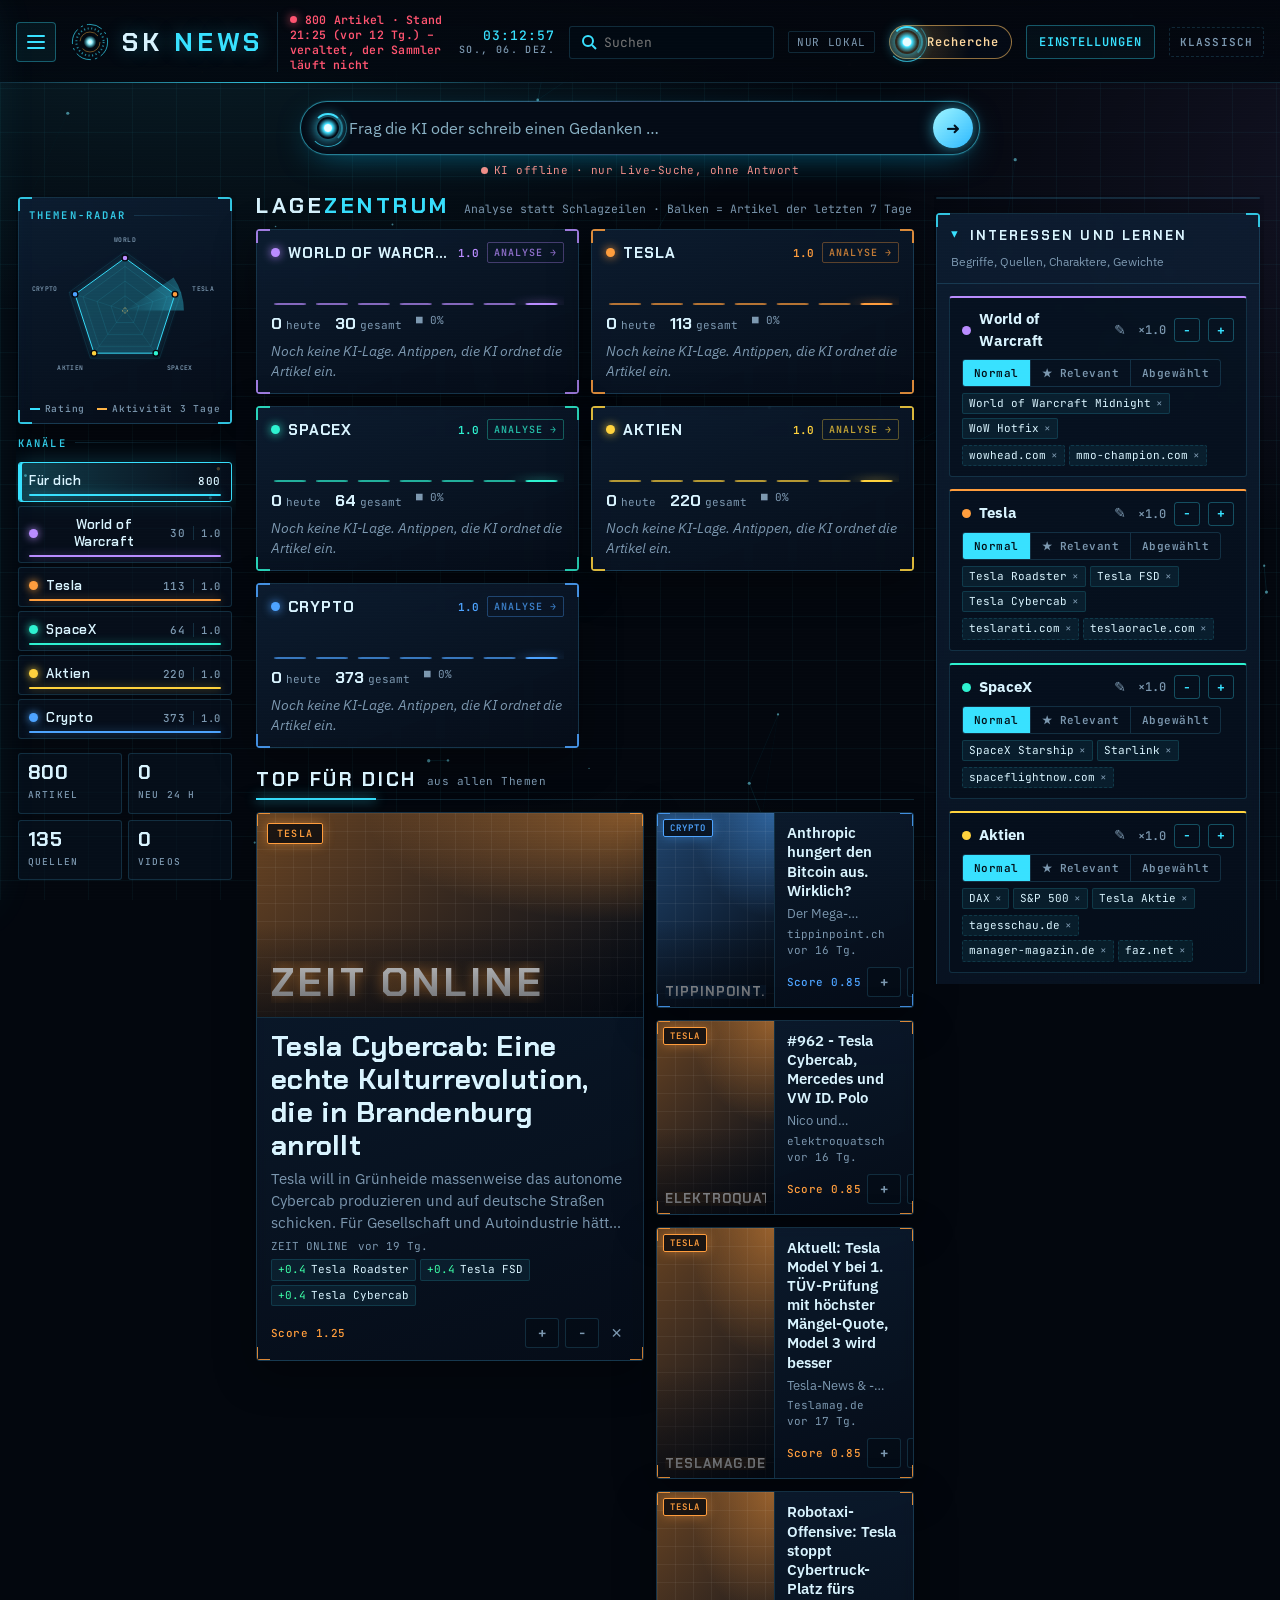
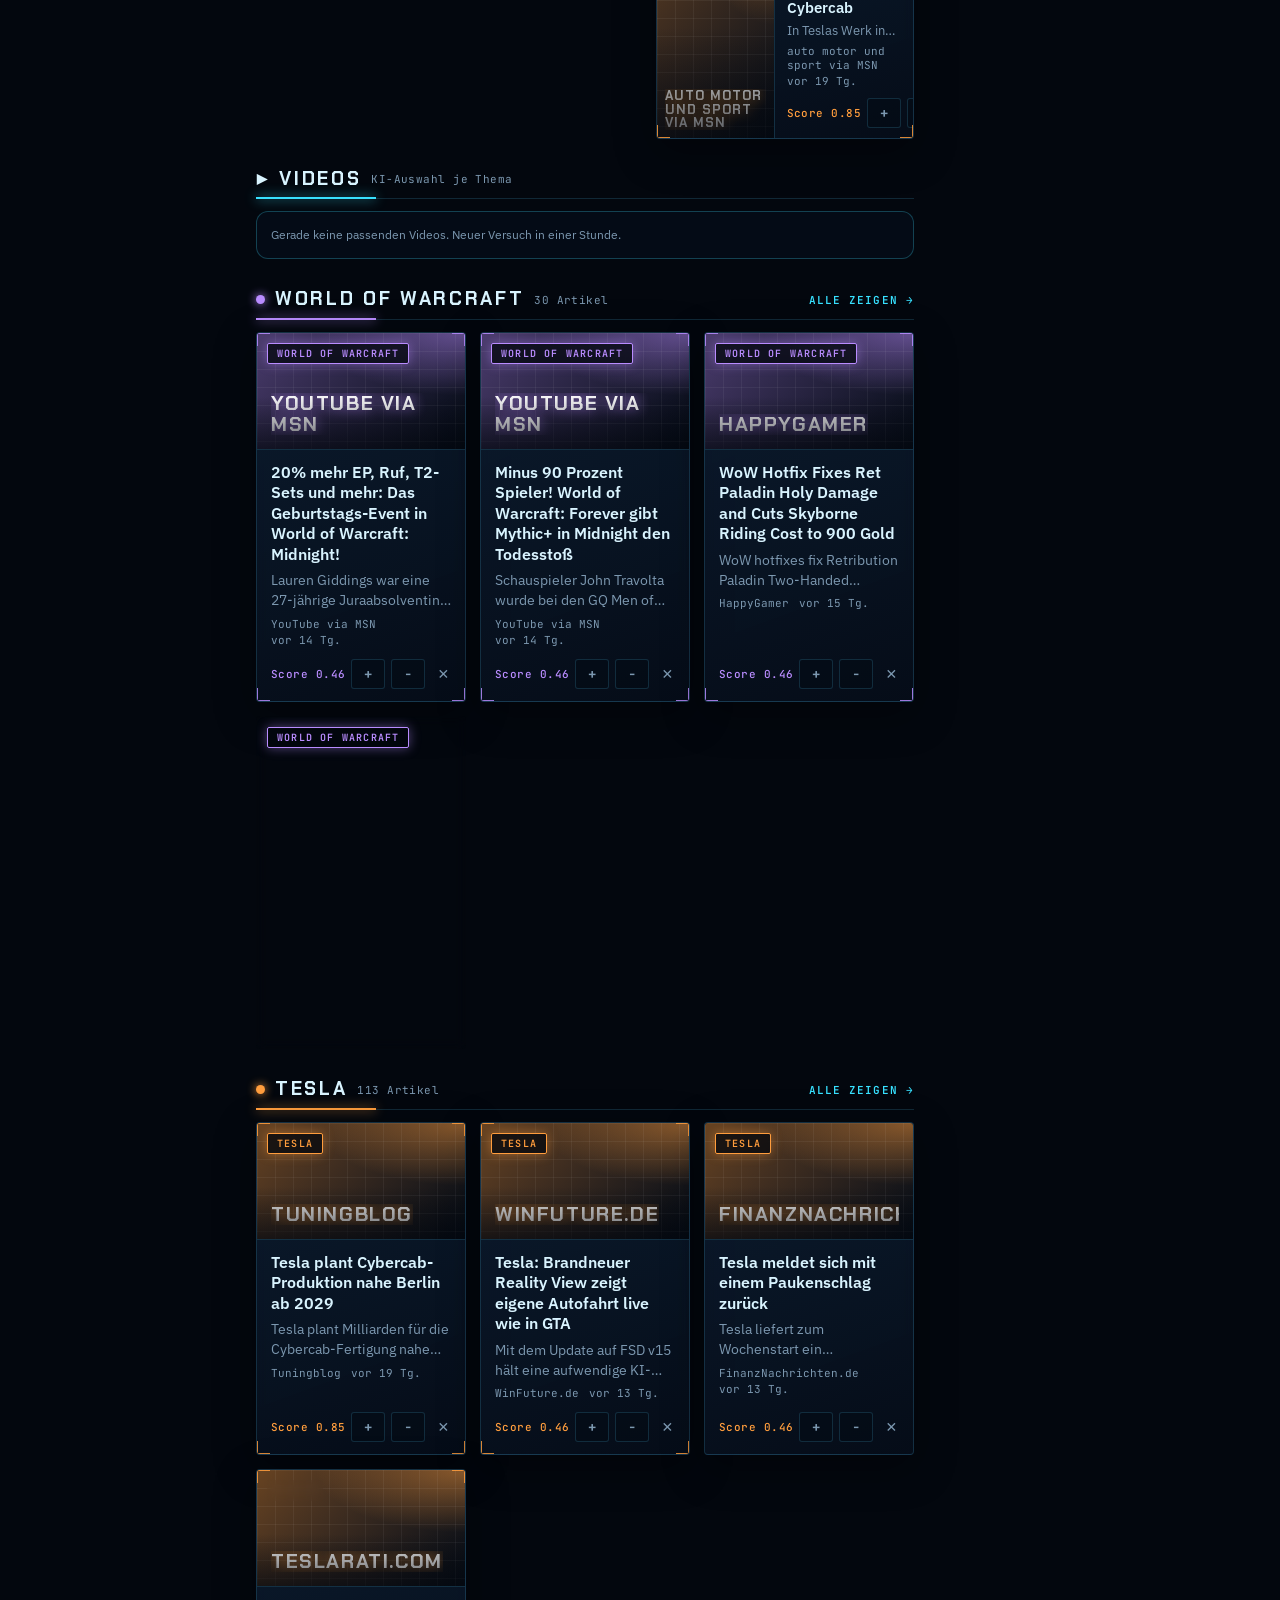
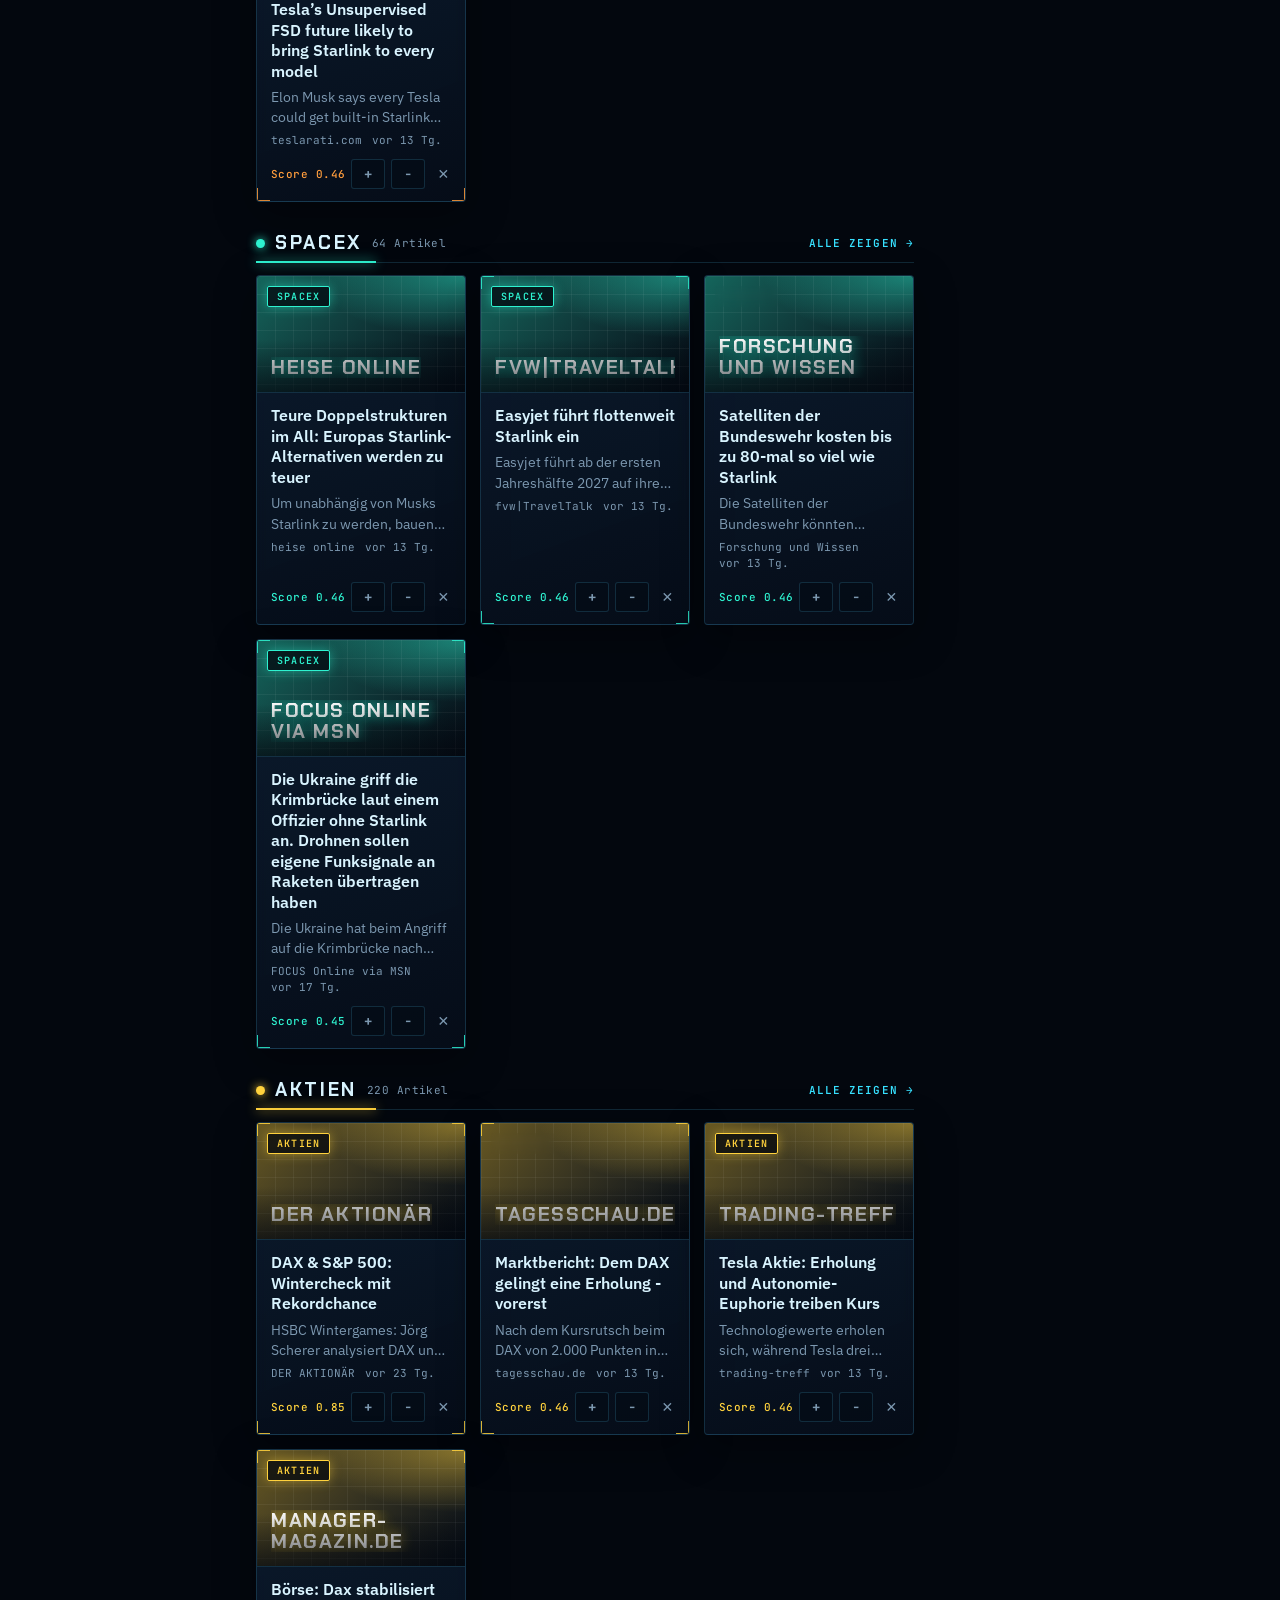
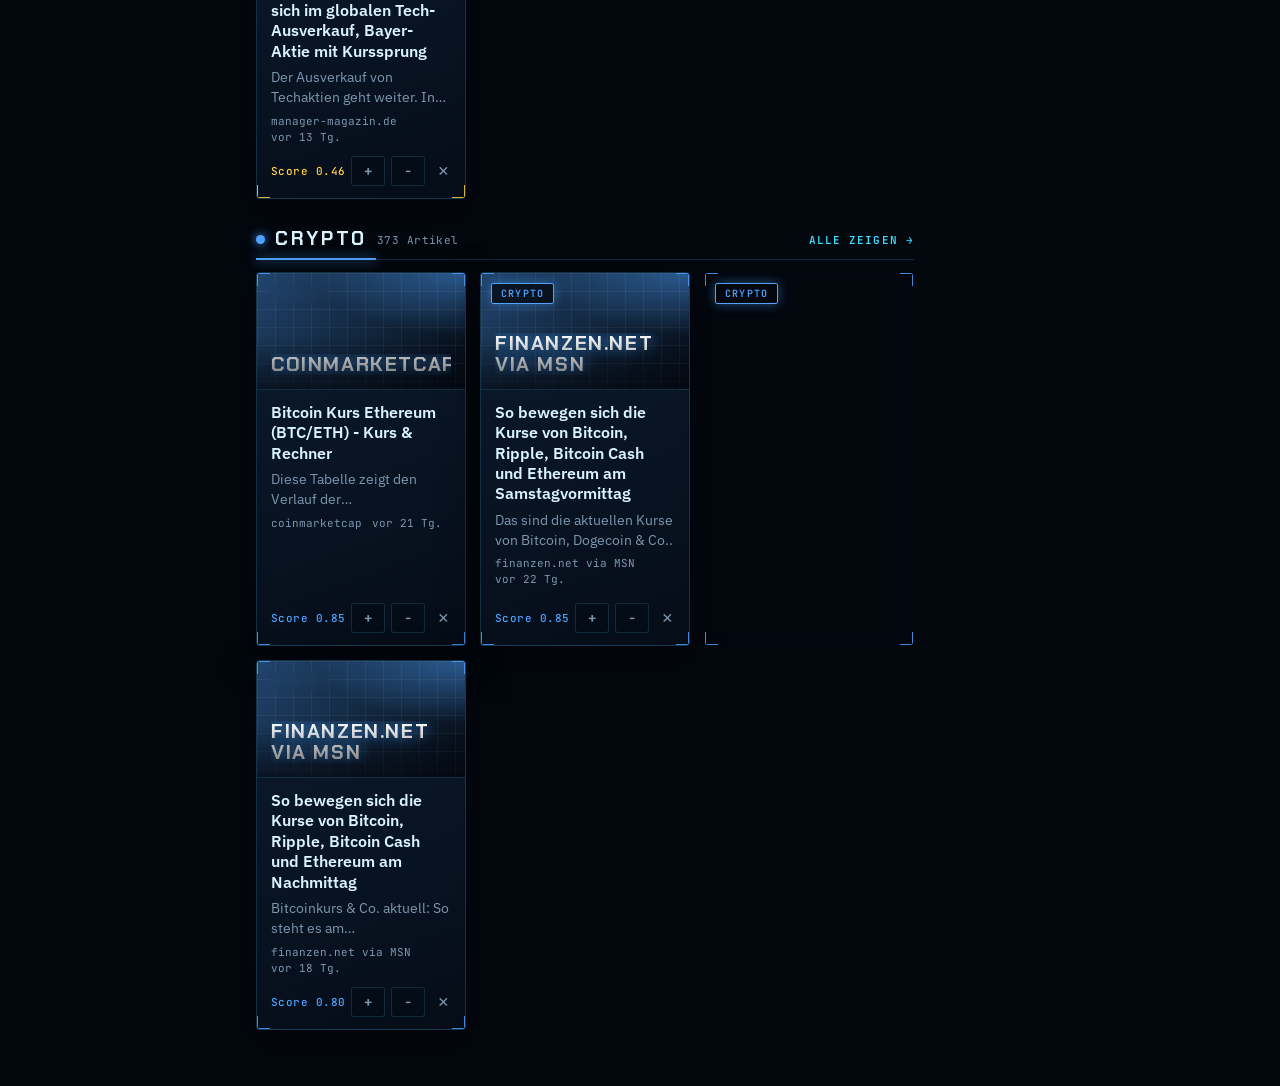
==== commit 55a106ec: "Videos-Leiste in „Für dich“ und KI-Recherche zum Ziehen auf ein Thema - Kompakte Videos-Leiste je Th" ====
--- a/docs/index.html
+++ b/docs/index.html
@@ -397,6 +397,92 @@
 .ytbox:empty{display:none}
 .chat .seen .yt-card{animation:none}
 @media (max-width:640px){.yt-row{grid-template-columns:minmax(0,1fr)}.yt-card .like.sm{width:36px;height:36px}}
+/* Videos-Leiste in „Für dich“: alle Themen, klein, seitlich scrollbar */
+.ytall{padding:10px 12px 6px;border-radius:12px;border:1px solid var(--jv-line);background:var(--jv-bg)}
+.yv-row{display:flex;gap:6px;overflow-x:auto;scroll-snap-type:x proximity;padding:2px 2px 8px;scrollbar-width:thin;scrollbar-color:var(--jv-line) transparent}
+.yv{position:relative;flex:0 0 176px;width:176px;min-width:0;display:flex;flex-direction:column;gap:4px;scroll-snap-align:start;animation:jv-pop .3s backwards;animation-delay:calc(var(--i,0) * 50ms)}
+.yv .yt-thumb{width:100%}
+.yv-group{flex:none;display:flex;flex-direction:column;gap:6px;padding:6px 8px 4px;border-radius:10px;border:1px solid transparent;scroll-snap-align:start;transition:border-color .2s,background .2s,box-shadow .2s}
+.yv-group+.yv-group{border-left:1px solid var(--jv-line);border-radius:0 10px 10px 0}
+.yv-gh{display:flex;align-items:center;gap:8px;min-height:26px;font:600 10.5px var(--f-mono);letter-spacing:.14em;text-transform:uppercase;color:var(--jv-ink)}
+.yv-gh .dot{width:8px;height:8px;border-radius:50%;background:var(--c);box-shadow:0 0 8px var(--c)}
+.yv-gh b{font-weight:600;white-space:nowrap}
+.yv-cards{display:flex;gap:12px}
+.re-btn{margin-left:6px;display:inline-flex;align-items:center;gap:4px;padding:3px 9px;border-radius:999px;border:1px solid var(--jv-amber);background:rgb(255 193 99 / .08);color:var(--jv-amber);font:600 10.5px var(--f-mono);letter-spacing:.06em;text-transform:none;cursor:pointer;white-space:nowrap;transition:background .2s,box-shadow .2s}
+.re-btn:hover,.re-btn:focus-visible{background:rgb(255 193 99 / .2);box-shadow:0 0 12px -2px var(--jv-amber)}
+.yv .yt-meta{padding-right:28px}
+.yv .like.sm{position:absolute;right:0;bottom:0;width:26px;height:26px;font-size:13px}
+.yv.wait .yt-thumb{background:linear-gradient(90deg,rgb(63 224 255 / .05),rgb(63 224 255 / .16),rgb(63 224 255 / .05));background-size:200% 100%;animation:yv-scan 1.4s linear infinite}
+.yv.wait i{display:block;height:9px;border-radius:4px;background:rgb(63 224 255 / .1)}
+.yv.wait i+i{width:60%}
+@keyframes yv-scan{to{background-position:-200% 0}}
+.ytall .hint{margin:4px 2px 8px;color:var(--jv-dim)}
+@media (max-width:640px){.yv{flex-basis:150px;width:150px}.yv .like.sm{width:32px;height:32px}}
+@media (prefers-reduced-motion:reduce){.yv,.yv.wait .yt-thumb{animation:none}}
+
+/* KI-Recherche: Icon oben, auf ein Thema ziehen oder antippen, Pop-up mit vorausgefüllter Frage */
+.re-orb{--jv-cyan:#3fe0ff;--jv-amber:#ffc163;display:inline-flex;align-items:center;gap:8px;padding:4px 12px 4px 5px;border-radius:999px;border:1px solid rgb(255 193 99 / .55);background:radial-gradient(circle at 18px 50%,rgb(255 193 99 / .22),rgb(4 11 22 / .9) 60%);color:#ffd9a0;font:600 12px var(--f-mono);letter-spacing:.08em;cursor:grab;touch-action:none;user-select:none;-webkit-user-select:none;box-shadow:0 0 0 0 rgb(255 193 99 / .5);animation:re-wait 2.6s ease-in-out infinite}
+.re-orb .jv-core{width:24px;height:24px}
+.re-orb:hover,.re-orb:focus-visible{border-color:var(--jv-amber);box-shadow:0 0 18px -2px rgb(255 193 99 / .7)}
+.re-orb.dragging{opacity:.35;animation:none}
+@keyframes re-wait{50%{box-shadow:0 0 0 6px rgb(255 193 99 / 0),0 0 16px -4px rgb(255 193 99 / .8)}}
+.re-ghost{position:fixed;z-index:200;left:0;top:0;width:54px;height:54px;margin:-27px 0 0 -27px;border-radius:50%;pointer-events:none;display:grid;place-items:center;
+  background:radial-gradient(circle,rgb(255 225 170 / .95),rgb(255 193 99 / .55) 40%,rgb(255 193 99 / 0) 70%);box-shadow:0 0 30px 6px rgb(255 193 99 / .45);font-size:22px;color:#1a0f00;transition:transform .12s}
+.re-ghost.over{transform:scale(1.25)}
+body.re-dragging{cursor:grabbing}
+body.re-dragging [data-re]{outline:1px dashed rgb(255 193 99 / .45);outline-offset:3px;border-radius:12px}
+body.re-dragging [data-re].re-over{outline:2px solid #ffc163;box-shadow:0 0 0 6px rgb(255 193 99 / .12),0 0 26px -4px #ffc163}
+.re-dlg{padding:0;width:min(760px,calc(100vw - 24px));max-height:calc(100dvh - 32px);max-width:none;border:1px solid var(--jv-line);background:var(--jv-bg);color:var(--jv-ink);box-shadow:0 0 0 1px rgb(63 224 255 / .08),0 30px 80px -20px #000,0 0 60px -20px var(--jv-cyan)}
+.re-dlg[open]{display:flex;animation:mgr-in .28s cubic-bezier(.2,.8,.2,1)}
+.re-dlg::backdrop{background:rgb(2 6 12 / .6);backdrop-filter:blur(3px);-webkit-backdrop-filter:blur(3px)}
+.re-in{display:flex;flex-direction:column;gap:12px;padding:16px 18px 18px;overflow-y:auto;width:100%;min-width:0}
+.re-top{display:flex;align-items:center;gap:10px}
+.re-top h2{margin:0;flex:1;white-space:nowrap;font:700 15px var(--f-mono);letter-spacing:.16em;text-transform:uppercase;color:var(--jv-amber)}
+.re-top select{max-width:46%;background:rgb(63 224 255 / .06);color:var(--jv-ink);border:1px solid var(--jv-line);border-radius:8px;padding:6px 8px;font:13px var(--f-body)}
+.re-top .ibtn{color:var(--jv-dim);border-color:var(--jv-line);background:transparent}
+.re-dlg form{display:flex;flex-direction:column;gap:8px}
+.re-dlg textarea{width:100%;box-sizing:border-box;resize:vertical;min-height:76px;padding:10px 12px;border-radius:10px;border:1px solid var(--jv-line);background:rgb(63 224 255 / .05);color:var(--jv-ink);font:15px/1.45 var(--f-body)}
+.re-dlg textarea:focus{outline:none;border-color:var(--jv-cyan);box-shadow:0 0 0 3px rgb(63 224 255 / .15)}
+.re-ctx{display:flex;flex-wrap:wrap;gap:6px}
+.re-ctx label{display:inline-flex;flex-direction:row;align-items:center;gap:6px;padding:3px 10px;border-radius:999px;border:1px solid var(--jv-line);font:12px var(--f-body);color:var(--jv-dim);cursor:pointer}
+.re-ctx label:has(input:checked){color:var(--jv-ink);border-color:var(--jv-cyan);background:rgb(63 224 255 / .08)}
+.re-ctx input{accent-color:#3fe0ff;margin:0;flex:none}
+.re-go{display:flex;align-items:center;gap:12px;flex-wrap:wrap}
+.re-go .hint{flex:1;min-width:200px;color:var(--jv-dim);font-size:12.5px}
+.re-go .btn{background:linear-gradient(180deg,#ffc163,#e79a2c);color:#1a0f00;border:0;font-weight:700}
+.re-go .btn:disabled{opacity:.5}
+.re-out:empty{display:none}
+.re-out{border-top:1px solid var(--jv-line);padding-top:12px}
+.re-out.lage{margin:0;border-radius:0;background:none;padding:12px 0 0}
+.re-steps{display:flex;flex-direction:column;gap:6px;margin:0;padding:0;list-style:none;font:13px var(--f-mono);color:var(--jv-dim)}
+.re-steps li{display:flex;gap:8px;align-items:center}
+.re-steps li::before{content:"○";width:1em;color:var(--jv-line)}
+.re-steps li.on{color:var(--jv-ink)}
+.re-steps li.on::before{content:"◉";color:var(--jv-amber);animation:re-blink .8s steps(2) infinite}
+.re-steps li.done::before{content:"✓";color:#5ee6a0}
+@keyframes re-blink{50%{opacity:.3}}
+.re-out h4{margin:6px 0 2px;font:600 11px var(--f-mono);letter-spacing:.14em;text-transform:uppercase;color:var(--jv-cyan)}
+.re-out .neu{background:rgb(255 193 99 / .08);border:1px solid rgb(255 193 99 / .35);border-radius:10px;padding:8px 12px 10px}
+.re-out .neu h4{color:var(--jv-amber)}
+.re-out .einord{border-left:3px solid var(--jv-cyan);padding:2px 0 2px 10px;color:var(--jv-ink);font-size:14px}
+.re-out .weiter{display:flex;flex-wrap:wrap;gap:6px}
+.re-out .weiter button{padding:4px 10px;border-radius:999px;border:1px solid var(--jv-line);background:transparent;color:var(--jv-ink);font:12.5px var(--f-body);cursor:pointer}
+.re-out .weiter button:hover{border-color:var(--jv-cyan);color:var(--jv-cyan)}
+.re-out details summary{cursor:pointer;font:600 11px var(--f-mono);letter-spacing:.14em;text-transform:uppercase;color:var(--jv-dim)}
+.re-out ol{margin:6px 0 0;padding-left:26px;display:flex;flex-direction:column;gap:3px;font-size:13px}
+.re-out ol a{color:var(--jv-ink)}
+.re-out ol small{color:var(--jv-dim)}
+.re-foot{display:flex;align-items:center;gap:10px;flex-wrap:wrap;margin-top:6px}
+.re-foot small{flex:1;font:11px var(--f-mono);color:var(--jv-dim)}
+.re-foot .btn{color:var(--jv-ink);border-color:var(--jv-line);background:transparent}
+.re-foot .btn.on{color:#ff7cc3;border-color:#ff7cc3}
+@media (max-width:640px){
+  .re-orb .lbl{display:none}.re-orb{padding:4px}
+  .re-dlg{width:100vw;max-height:100dvh;height:100dvh;margin:0;border-radius:0;border:0}
+  .re-dlg[open]{animation-name:mgr-up}
+  .re-top select{max-width:none;flex:1;min-width:0}.re-top h2{flex:none;font-size:13px;letter-spacing:.1em}
+}
+@media (prefers-reduced-motion:reduce){.re-orb,.re-steps li.on::before{animation:none}}
 /* KI-Lage pro Thema, ebenfalls im HUD-Look */
 .lage{border-radius:12px;padding:16px 18px;display:flex;flex-direction:column;gap:10px;margin-bottom:16px;position:relative;overflow:hidden;
   border:1px solid var(--jv-line);background:radial-gradient(100% 120% at 0 0,color-mix(in srgb,var(--c) 22%,transparent),transparent 60%),var(--jv-bg);box-shadow:0 14px 40px -22px rgb(0 200 255 / .5)}
@@ -433,6 +519,7 @@
       <span class="sub" id="status">Lade Daten …</span>
       <input class="search" id="q" type="search" placeholder="Suchen" aria-label="Artikel durchsuchen">
       <span class="sync" id="syncBadge">nur lokal</span>
+      <button class="re-orb" id="reOrb" type="button" title="KI-Recherche: auf ein Thema ziehen oder antippen" aria-label="KI-Recherche starten (auf ein Thema ziehen oder antippen)" aria-haspopup="dialog"><span class="jv-core" aria-hidden="true"></span><span class="lbl">Recherche</span></button>
       <button class="btn ghost" id="openSettings" type="button">Einstellungen</button>
     </div>
     <div class="top-row"><nav class="tabs" id="tabs" aria-label="Themen"></nav></div>
@@ -501,6 +588,20 @@
   </main>
 </div>
 
+<dialog id="reDlg" class="re-dlg jv" aria-labelledby="reTitle">
+  <div class="re-in">
+    <div class="re-top"><span class="jv-core" aria-hidden="true"></span><h2 id="reTitle">KI-Recherche</h2>
+      <select id="reTopic" aria-label="Thema"></select>
+      <button class="ibtn" type="button" id="reClose" aria-label="Schließen">✕</button></div>
+    <form id="reForm" autocomplete="off">
+      <textarea id="reText" rows="3" aria-label="Was willst du wissen?" placeholder="Was willst du wissen? Ergänze oder stell deine eigene Frage …"></textarea>
+      <div class="re-ctx" id="reCtx"></div>
+      <div class="re-go"><span class="hint" id="reHint">Liest Videos, sucht aktuelle News, liest die wichtigsten Artikel ganz und fasst zusammen.</span><button class="btn" type="submit" id="reGo">⚡ Recherche starten</button></div>
+    </form>
+    <div class="re-out" id="reOut" aria-live="polite"></div>
+  </div>
+</dialog>
+
 <dialog id="topicMgr" class="mgr" data-view="list" aria-labelledby="mgrTitle">
   <div class="mgr-head">
     <button class="ibtn mgr-back" type="button" id="mgrBack" aria-label="Zurück zur Themenliste">←</button>
@@ -787,7 +888,7 @@
     const count = id => list.filter(x => x.a.topic === id).length;
     const forYou = list.filter(x => !isOff(topicById(x.a.topic))).length;
     $("tabs").innerHTML = [`<button class="tab" data-f="all" aria-pressed="${state.filter==="all"}">Für dich <span class="n">${forYou}</span></button>`]
-      .concat(byRating().map(({t, r}) => `<button class="tab${isOff(t) ? " off" : ""}" data-f="${esc(t.id)}" aria-pressed="${state.filter===t.id}" style="--c:${colorOf(t)}" title="News-Rating ${r.toFixed(1)}${isOff(t) ? " · abgewählt, fehlt in „Für dich“" : t.mode === "relevant" ? " · relevant" : ""}"><span class="dot"></span>${t.mode === "relevant" ? "★ " : ""}${esc(t.name)} <span class="n">${count(t.id)}</span><span class="r">${r.toFixed(1)}</span></button>`)).join("");
+      .concat(byRating().map(({t, r}) => `<button class="tab${isOff(t) ? " off" : ""}" data-f="${esc(t.id)}" data-re="${esc(t.id)}" aria-pressed="${state.filter===t.id}" style="--c:${colorOf(t)}" title="News-Rating ${r.toFixed(1)}${isOff(t) ? " · abgewählt, fehlt in „Für dich“" : t.mode === "relevant" ? " · relevant" : ""}"><span class="dot"></span>${t.mode === "relevant" ? "★ " : ""}${esc(t.name)} <span class="n">${count(t.id)}</span><span class="r">${r.toFixed(1)}</span></button>`)).join("");
   }
 
   function modeSwitch(t){
@@ -815,7 +916,7 @@
     if (state.filter !== "all"){
       const t = topicById(state.filter);
       const items = list.filter(x => x.a.topic === state.filter);
-      main.innerHTML = `<section class="section" style="--c:${colorOf(t)}">
+      main.innerHTML = `<section class="section" data-re="${esc(t?.id || "")}" style="--c:${colorOf(t)}">
         <div class="sec-head"><span class="dot"></span><h2>${esc(t?.name || state.filter)}</h2><span class="n">${items.length} Artikel · News-Rating ${ratingOf(t).toFixed(1)}${isOff(t) ? " · abgewählt" : ""}</span>${t ? modeSwitch(t) : ""}</div>
         ${t && items.length ? `<div class="lage jv" id="lage" data-t="${esc(t.id)}" style="--c:${colorOf(t)}">${lageHtml(t)}</div>` : ""}
         ${t ? `<div class="ytbox jv" id="ytBox" data-t="${esc(t.id)}" style="--c:${colorOf(t)}">${ytTopicHtml(t)}</div>` : ""}
@@ -833,7 +934,7 @@
       const items = list.filter(x => x.a.topic === t.id && !used.has(x.a.id)).slice(0, 4);
       if (!items.length) return "";
       const total = list.filter(x => x.a.topic === t.id).length;
-      return `<section class="section" style="--c:${colorOf(t)}">
+      return `<section class="section" data-re="${esc(t.id)}" style="--c:${colorOf(t)}">
         <div class="sec-head"><span class="dot"></span><h2>${esc(t.name)}</h2><span class="n">${total} Artikel</span><button class="more" data-f="${esc(t.id)}">Alle zeigen →</button></div>
         <div class="grid">${items.map(x => card(x)).join("")}</div>
       </section>`;
@@ -841,7 +942,10 @@
     main.innerHTML = `<div style="display:flex;flex-direction:column;gap:30px">
       ${top.length ? `<section class="section"><div class="sec-head"><h2>Top für dich</h2><span class="n">aus allen Themen</span></div>
         <div class="lead">${card(top[0], true)}<div class="side">${top.slice(1).map(x => card(x)).join("")}</div></div></section>` : `<div class="empty"><strong>Alle Themen abgewählt</strong>Wähle oben ein Thema an oder stelle es auf Normal.</div>`}
+      ${ytAllTopics().length ? `<section class="section"><div class="sec-head"><h2>▶ Videos</h2><span class="n">KI-Auswahl je Thema</span></div>
+        <div class="ytall jv" id="ytAll">${ytAllHtml()}</div></section>` : ""}
       ${sections}</div>`;
+    ytAllTopics().forEach(t => maybeVideos(t.id));
   }
 
   function renderTopics(){
@@ -1794,7 +1898,8 @@
       return;
     }
     if (b.dataset.lage){ runLage(b.dataset.lage, true); return; }
-    if (b.dataset.ytlike){ const box = b.closest("#ytBox"); if (box) likeTopicVideo(box.dataset.t, b.dataset.ytlike); return; }
+    if (b.dataset.ytlike){ const box = b.closest("#ytBox, .yv[data-t]"); if (box) likeTopicVideo(box.dataset.t, b.dataset.ytlike); return; }
+    if (b.dataset.reVideos){ re.open(b.dataset.reVideos, "videos"); return; }
   });
 
   function openGedanken(){
@@ -1862,11 +1967,14 @@
   function ytTopicHtml(t){
     const c = store.get(YT_KEY, {})[t.id];
     if (!c) return ytBusy[t.id] ? `<div class="yt-strip"><div class="yt-head"><span>▶ Suche sehenswerte Videos …</span></div></div>` : "";
-    return yt.html(c, ytLiked);
-  }
-  function maybeVideos(tid){
+    return yt.html(c, ytLiked).replace(`<div class="yt-head"><span>▶ Sehenswert auf YouTube</span>`,
+      `<div class="yt-head"><span>▶ Sehenswert auf YouTube</span>${(c.videos || []).length ? `<button type="button" class="re-btn" data-re-videos="${esc(t.id)}" aria-label="KI-Analyse und Recherche zu diesen Videos">⚡ Recherche</button>` : ""}`);
+  }
+  function maybeVideos(tid, fromQueue){
     const t = topicById(tid), c = store.get(YT_KEY, {})[tid];
-    if (!t || ytBusy[tid] || (c && Date.now() - new Date(c.at) < 12 * 36e5)) return;
+    if (!t || ytBusy[tid] || (c && Date.now() - new Date(c.at) < 12 * 36e5)){ if (fromQueue) ytNext(); return; }
+    if (!fromQueue && Object.values(ytBusy).some(Boolean)){ if (!ytQueue.includes(tid)) ytQueue.push(tid); return; }
+    ytQueue = ytQueue.filter(x => x !== tid);
     ytBusy[tid] = true;
     yt.find(ytQueries(t), t, (t.notes || []).slice(0, 3).map(n => n.text).join(" / ")).then(r => {
       ytBusy[tid] = false;
@@ -1876,7 +1984,36 @@
       all[tid] = { ...r, at: new Date(Date.now() - (r.videos.length ? 0 : 11 * 36e5)).toISOString() };
       store.set(YT_KEY, all);
       const el = $("ytBox"); if (el && el.dataset.t === tid) el.innerHTML = ytTopicHtml(t);
+      const all2 = $("ytAll"); if (all2) all2.innerHTML = ytAllHtml();
+      ytNext();
     });
+  }
+  // Videos-Leiste in „Für dich“: die angewählten Themen, nach Rating, je bis zu 3 Videos.
+  // Die Suchen laufen nacheinander, damit YouTube und die KI nicht fünfmal gleichzeitig gefragt werden.
+  const ytAllTopics = () => byRating().map(({t}) => t).filter(t => !isOff(t)).slice(0, 6);
+  function ytAllHtml(){
+    const cache = store.get(YT_KEY, {}), groups = [];
+    let n = 0, waiting = 0;
+    for (const t of ytAllTopics()){
+      const vids = (cache[t.id]?.videos || []).slice(0, 3);
+      if (!vids.length){
+        if ((!cache[t.id] || ytBusy[t.id]) && waiting++ < 3) groups.push(`<div class="yv-group wait" style="--c:${colorOf(t)}" aria-hidden="true"><div class="yv-gh"><span class="dot"></span><b>${esc(t.name)}</b></div><div class="yv-cards"><div class="yv wait"><span class="yt-thumb"></span><i></i><i></i></div></div></div>`);
+        continue;
+      }
+      groups.push(`<div class="yv-group" data-re="${esc(t.id)}" style="--c:${colorOf(t)}" role="group" aria-label="Videos zu ${esc(t.name)}">
+        <div class="yv-gh"><span class="dot"></span><b>${esc(t.name)}</b><button type="button" class="re-btn" data-re-videos="${esc(t.id)}" title="KI-Analyse und Recherche zu diesen Videos" aria-label="KI-Analyse und Recherche zu den Videos über ${esc(t.name)}">⚡ Recherche</button></div>
+        <div class="yv-cards">${vids.map(v => { const url = yt.watch(v.id), liked = ytLiked(url), i = n++; return `<div class="yv" data-t="${esc(t.id)}" style="--i:${i}">
+          <a class="yt-thumb" href="${esc(url)}" target="_blank" rel="noopener noreferrer" aria-label="${esc(v.title)}"><img src="https://i.ytimg.com/vi/${esc(encodeURIComponent(v.id))}/mqdefault.jpg" alt="" loading="lazy" referrerpolicy="no-referrer">${v.dauer ? `<span>${esc(v.dauer)}</span>` : ""}</a>
+          <div class="yt-meta"><a href="${esc(url)}" target="_blank" rel="noopener noreferrer" title="${esc(v.title)}">${esc(v.title)}</a><small>${esc(v.channel || "")}${v.alter ? " · " + esc(v.alter) : ""}</small></div>
+          <button type="button" class="like sm${liked ? " on" : ""}" data-ytlike="${esc(v.id)}" aria-pressed="${liked}" aria-label="${liked ? "Like entfernen" : "Video gefällt mir"}">${liked ? "♥" : "♡"}</button></div>`; }).join("")}</div></div>`);
+    }
+    if (!groups.length) return `<p class="hint">Gerade keine passenden Videos. Neuer Versuch in einer Stunde.</p>`;
+    return `<div class="yv-row">${groups.join("")}</div>`;
+  }
+  let ytQueue = [];
+  function ytNext(){
+    if (Object.values(ytBusy).some(Boolean)) return;
+    const tid = ytQueue.shift(); if (tid) maybeVideos(tid, true);
   }
   function likeTopicVideo(tid, vid){
     const t = topicById(tid), v = store.get(YT_KEY, {})[tid]?.videos?.find(x => x.id === vid);
@@ -1893,6 +2030,135 @@
     const c = lageCache()[tid];
     if (!c || (c.run !== (state.status.lastRun || "") && Date.now() - new Date(c.at) > 3 * 36e5)) setTimeout(() => runLage(tid), 50);
   }
+
+  // ---------- KI-Recherche: Icon oben auf ein Thema ziehen (oder antippen), Frage ergänzen, abschicken ----------
+  const RE_KEY = "sknews.recherche";
+  const re = {
+    tid: "", busy: false, seq: 0,
+    videos(tid){ return (store.get(YT_KEY, {})[tid]?.videos || []).slice(0, 3); },
+    known(tid){ return state.articles.filter(a => a.topic === tid && a.kind !== "saved").slice(0, 30).map(a => a.title); },
+    prefill(t, from){
+      const v = this.videos(t.id);
+      if (from === "videos" && v.length) return `Was steckt hinter den aktuellen Videos zu ${t.name} (${v.map(x => "„" + x.title.slice(0, 60) + "“").join(", ")})? Welche Fakten sind belegt, und was ist noch nicht überall zu lesen?`;
+      return `Was ist bei ${t.name} gerade wirklich los? Gib mir die belegten Fakten und das, was noch nicht überall zu lesen ist.`;
+    },
+    open(tid, from){
+      const t = topicById(tid) || byRating().map(({t}) => t).find(t => !isOff(t)) || topics()[0];
+      if (!t) return;
+      const d = $("reDlg");
+      $("reTopic").innerHTML = topics().map(x => `<option value="${esc(x.id)}">${esc(x.name)}</option>`).join("");
+      this.setTopic(t.id, from);
+      if (!d.open) d.showModal();
+      const ta = $("reText"); ta.focus(); ta.setSelectionRange(ta.value.length, ta.value.length);
+    },
+    setTopic(tid, from){
+      const t = topicById(tid); if (!t) return;
+      this.tid = tid; $("reTopic").value = tid;
+      $("reDlg").style.setProperty("--c", colorOf(t));
+      $("reText").value = this.prefill(t, from);
+      const v = this.videos(tid), k = this.known(tid);
+      $("reCtx").innerHTML = (v.length ? `<label><input type="checkbox" id="reVid" checked> ${v.length} Video${v.length > 1 ? "s" : ""} einbeziehen</label>` : "")
+        + (k.length ? `<label><input type="checkbox" id="reKnown" checked> ${k.length} Schlagzeilen aus deinem Dashboard als „schon bekannt“</label>` : "");
+      const last = store.get(RE_KEY, {})[tid];
+      this.render(last || null);
+    },
+    steps: ["Videos und Fragestellung verstehen", "Recherche planen", "Aktuelle News suchen", "Wichtigste Artikel im Volltext lesen", "Fakten prüfen und zusammenfassen"],
+    async run(){
+      if (this.busy) return;
+      const t = topicById(this.tid), frage = $("reText").value.trim();
+      if (!t || frage.length < 3) return;
+      const vids = $("reVid")?.checked ? this.videos(t.id) : [], known = $("reKnown")?.checked ? this.known(t.id) : [];
+      this.busy = true; $("reGo").disabled = true;
+      const seq = ++this.seq, out = $("reOut");
+      out.className = "re-out";
+      out.innerHTML = `<ul class="re-steps">${this.steps.map((x, i) => `<li data-i="${i}">${esc(x)}</li>`).join("")}</ul>`;
+      // Die Schritte laufen auf dem Server in einem Rutsch; die Anzeige folgt grob der üblichen Dauer.
+      let step = 0; const tick = () => { out.querySelectorAll(".re-steps li").forEach((li, i) => { li.className = i < step ? "done" : i === step ? "on" : ""; }); };
+      tick(); const timer = setInterval(() => { if (step < this.steps.length - 1){ step++; tick(); } }, 4500);
+      try {
+        const d = await ki.ask({ mode: "recherche", topic: t.name, frage, videos: vids.map(({ id, title, channel, alter }) => ({ id, title, channel, alter })), known }, 120000);
+        if (seq !== this.seq) return;
+        const r = { ...d, frage, at: new Date().toISOString(), tid: t.id };
+        const all = store.get(RE_KEY, {}); all[t.id] = r; store.set(RE_KEY, all);
+        if (this.tid === t.id) this.render(r);
+      } catch (e) {
+        if (seq === this.seq && this.tid === t.id) out.innerHTML = `<p class="hint">${esc(e.message || "Die Recherche hat nicht geklappt.")} Versuch es gleich noch einmal.</p>`;
+      } finally { clearInterval(timer); if (seq === this.seq){ this.busy = false; $("reGo").disabled = false; } }
+    },
+    render(r){
+      const out = $("reOut");
+      if (!r){ out.className = "re-out"; out.innerHTML = ""; return; }
+      const q = r.quellen || [];
+      const src = n => { const a = q[n - 1]; return a && webUrl(a.url) ? `<a class="q" href="${esc(webUrl(a.url))}" target="_blank" rel="noopener noreferrer" title="${esc(a.title)}">[${n}]</a>` : ""; };
+      const li = arr => `<ul>${arr.map((p, i) => `<li style="--i:${i}">${esc(p.text)} ${(p.quellen || []).map(src).join("")}</li>`).join("")}</ul>`;
+      const saved = !!wissen.get("re-" + r.tid + "-" + r.at) && !wissen.get("re-" + r.tid + "-" + r.at).deleted;
+      const g = r.gelesen || {};
+      out.className = "re-out lage";
+      out.innerHTML = `<p class="hint" style="margin:0">Frage: ${esc(r.frage || "")}</p>`
+        + (r.kern ? `<p>${esc(r.kern)}</p>` : "")
+        + ((r.neu || []).length ? `<div class="neu"><h4>✦ Neu für dich</h4>${li(r.neu)}</div>` : "")
+        + ((r.punkte || []).length ? `<h4>Fakten und Entwicklungen</h4>${li(r.punkte)}` : "")
+        + (r.einordnung ? `<h4>Einordnung</h4><p class="einord">${esc(r.einordnung)}</p>` : "")
+        + ((r.offen || []).length ? `<p class="open">Offen: ${r.offen.map(esc).join(" · ")}</p>` : "")
+        + ((r.weiter || []).length ? `<h4>Weiter fragen</h4><div class="weiter">${r.weiter.map(w => `<button type="button" data-re-weiter="${esc(w)}">${esc(w)}</button>`).join("")}</div>` : "")
+        + (q.length ? `<details><summary>${q.length} Quellen</summary><ol>${q.map(a => `<li><a href="${esc(webUrl(a.url) || "#")}" target="_blank" rel="noopener noreferrer">${a.video ? "▶ " : ""}${esc(a.title)}</a> <small>${esc(a.source || "")}${a.date ? " · " + esc(a.date) : ""}</small></li>`).join("")}</ol></details>` : "")
+        + `<div class="re-foot"><small>${esc(ago(r.at))}${r.by ? " · " + esc(r.by) : ""} · ${g.videos || 0} Videos, ${g.artikel || 0} Artikel, ${g.volltext || 0} im Volltext gelesen</small>
+          <button type="button" class="btn ghost${saved ? " on" : ""}" data-re-save aria-pressed="${saved}">${saved ? "♥ In deiner Info-Welt" : "♡ In Info-Welt merken"}</button></div>`;
+    },
+    save(){
+      const r = store.get(RE_KEY, {})[this.tid]; if (!r) return;
+      const id = "re-" + r.tid + "-" + r.at, old = wissen.get(id);
+      if (old && !old.deleted) wissen.put({ id, deleted: true });
+      else wissen.put({ id, at: r.at, topic: r.tid, verlauf: [{ text: r.frage }], verstanden: "Recherche: " + r.frage.slice(0, 140), schlagworte: [], suchanfragen: r.suchanfragen || [],
+        antwort: { kern: r.kern, punkte: [...(r.neu || []), ...(r.punkte || [])], offen: r.offen || [] }, by: r.by || "", quellen: (r.quellen || []).slice(0, 25), likes: [] });
+      this.render(r); renderMain();
+    },
+  };
+  $("reForm").addEventListener("submit", e => { e.preventDefault(); re.run(); });
+  $("reText").addEventListener("keydown", e => { if (e.key === "Enter" && (e.ctrlKey || e.metaKey)){ e.preventDefault(); re.run(); } });
+  $("reTopic").addEventListener("change", e => re.setTopic(e.target.value));
+  $("reClose").addEventListener("click", () => $("reDlg").close());
+  $("reDlg").addEventListener("click", e => {
+    if (e.target === e.currentTarget){ e.currentTarget.close(); return; }
+    const b = e.target.closest("button"); if (!b) return;
+    if (b.dataset.reWeiter){ $("reText").value = b.dataset.reWeiter; $("reText").focus(); return; }
+    if (b.dataset.reSave !== undefined) re.save();
+  });
+  // Ziehen mit Maus, Finger oder Stift. Ein kurzes Antippen ohne Bewegung öffnet das Pop-up mit dem aktuellen Thema.
+  (() => {
+    const orb = $("reOrb"); let drag = null;
+    const target = (x, y) => document.elementFromPoint(x, y)?.closest("[data-re]");
+    orb.addEventListener("pointerdown", e => {
+      if (e.button) return;
+      drag = { x: e.clientX, y: e.clientY, id: e.pointerId, moved: false, ghost: null, over: null };
+      orb.setPointerCapture(e.pointerId);
+    });
+    orb.addEventListener("pointermove", e => {
+      if (!drag || e.pointerId !== drag.id) return;
+      if (!drag.moved && Math.hypot(e.clientX - drag.x, e.clientY - drag.y) < 8) return;
+      if (!drag.moved){
+        drag.moved = true; orb.classList.add("dragging"); document.body.classList.add("re-dragging");
+        drag.ghost = Object.assign(document.createElement("div"), { className: "re-ghost", textContent: "⚡" }); document.body.append(drag.ghost);
+      }
+      drag.ghost.style.transform = `translate(${e.clientX}px, ${e.clientY}px)`;
+      const t = target(e.clientX, e.clientY);
+      if (t !== drag.over){ drag.over?.classList.remove("re-over"); t?.classList.add("re-over"); drag.over = t; drag.ghost.classList.toggle("over", !!t); }
+      // am Rand automatisch scrollen
+      if (e.clientY > innerHeight - 60) scrollBy(0, 14); else if (e.clientY < 90 && scrollY > 0) scrollBy(0, -14);
+    });
+    const end = (e, cancel) => {
+      if (!drag || e.pointerId !== drag.id) return;
+      const d = drag; drag = null;
+      orb.classList.remove("dragging"); document.body.classList.remove("re-dragging"); d.ghost?.remove(); d.over?.classList.remove("re-over");
+      if (cancel) return;
+      if (!d.moved) re.open(state.filter !== "all" ? state.filter : "", "topic");
+      else if (d.over && topicById(d.over.dataset.re)) re.open(d.over.dataset.re, d.over.classList.contains("yv-group") ? "videos" : "topic");
+    };
+    orb.addEventListener("pointerup", e => end(e));
+    orb.addEventListener("pointercancel", e => end(e, true));
+    orb.addEventListener("keydown", e => { if (e.key === "Enter" || e.key === " "){ e.preventDefault(); re.open(state.filter !== "all" ? state.filter : "", "topic"); } });
+    orb.addEventListener("click", e => e.preventDefault());
+  })();
 
   // Schnittstelle fürs Seitenmenü (menu.js)
   window.SKNews = {
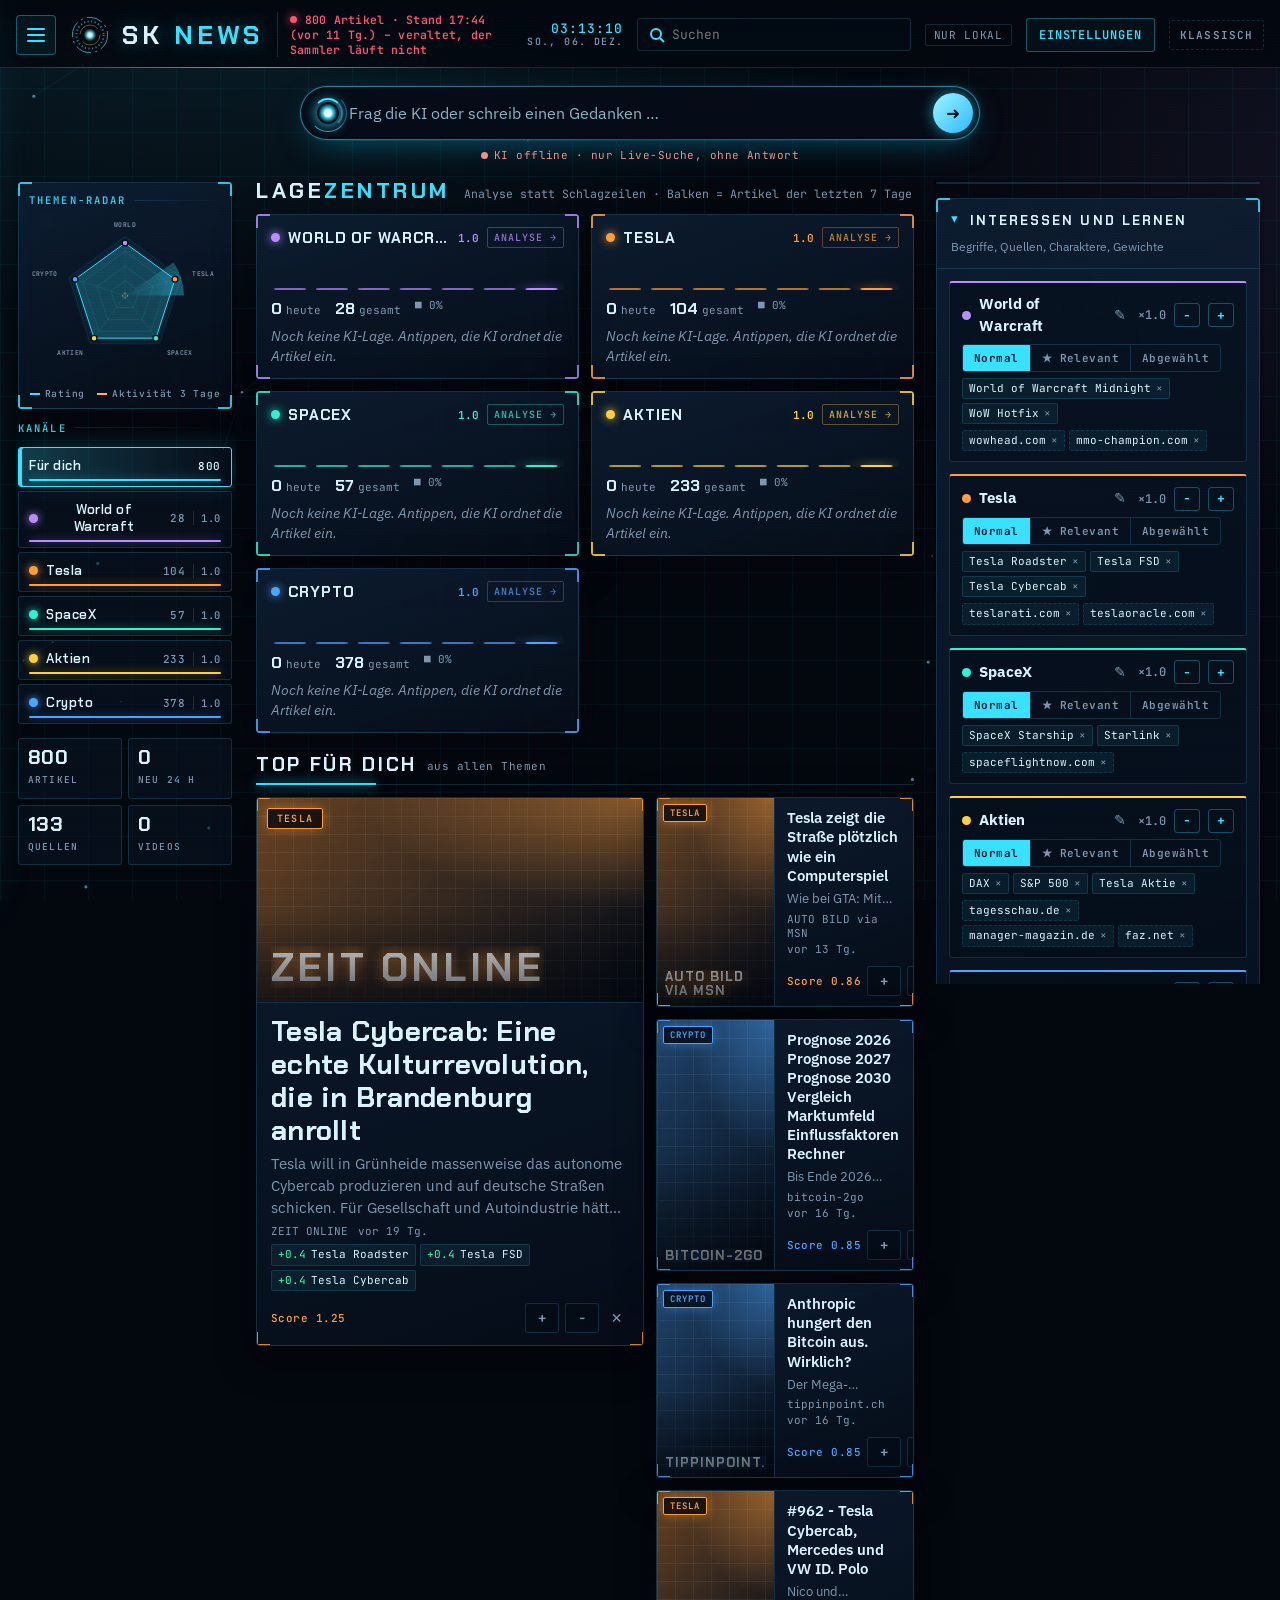
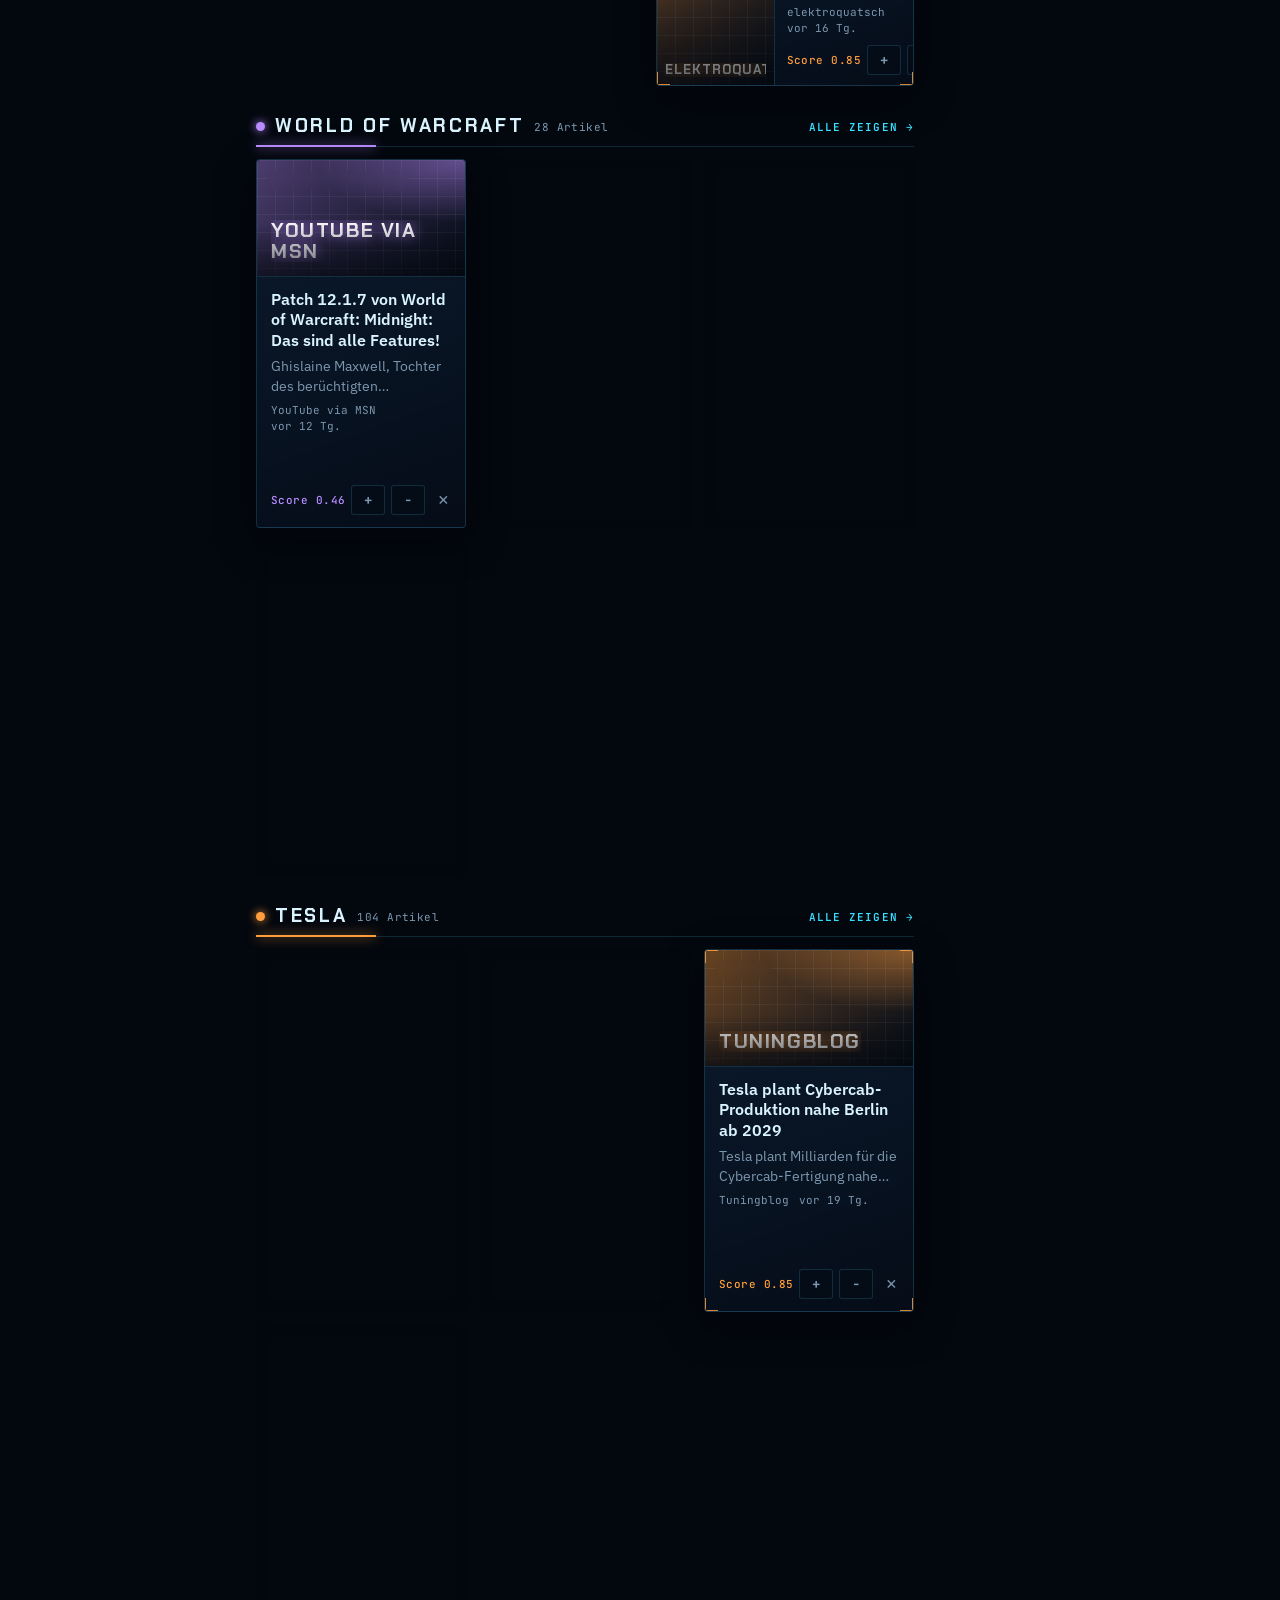
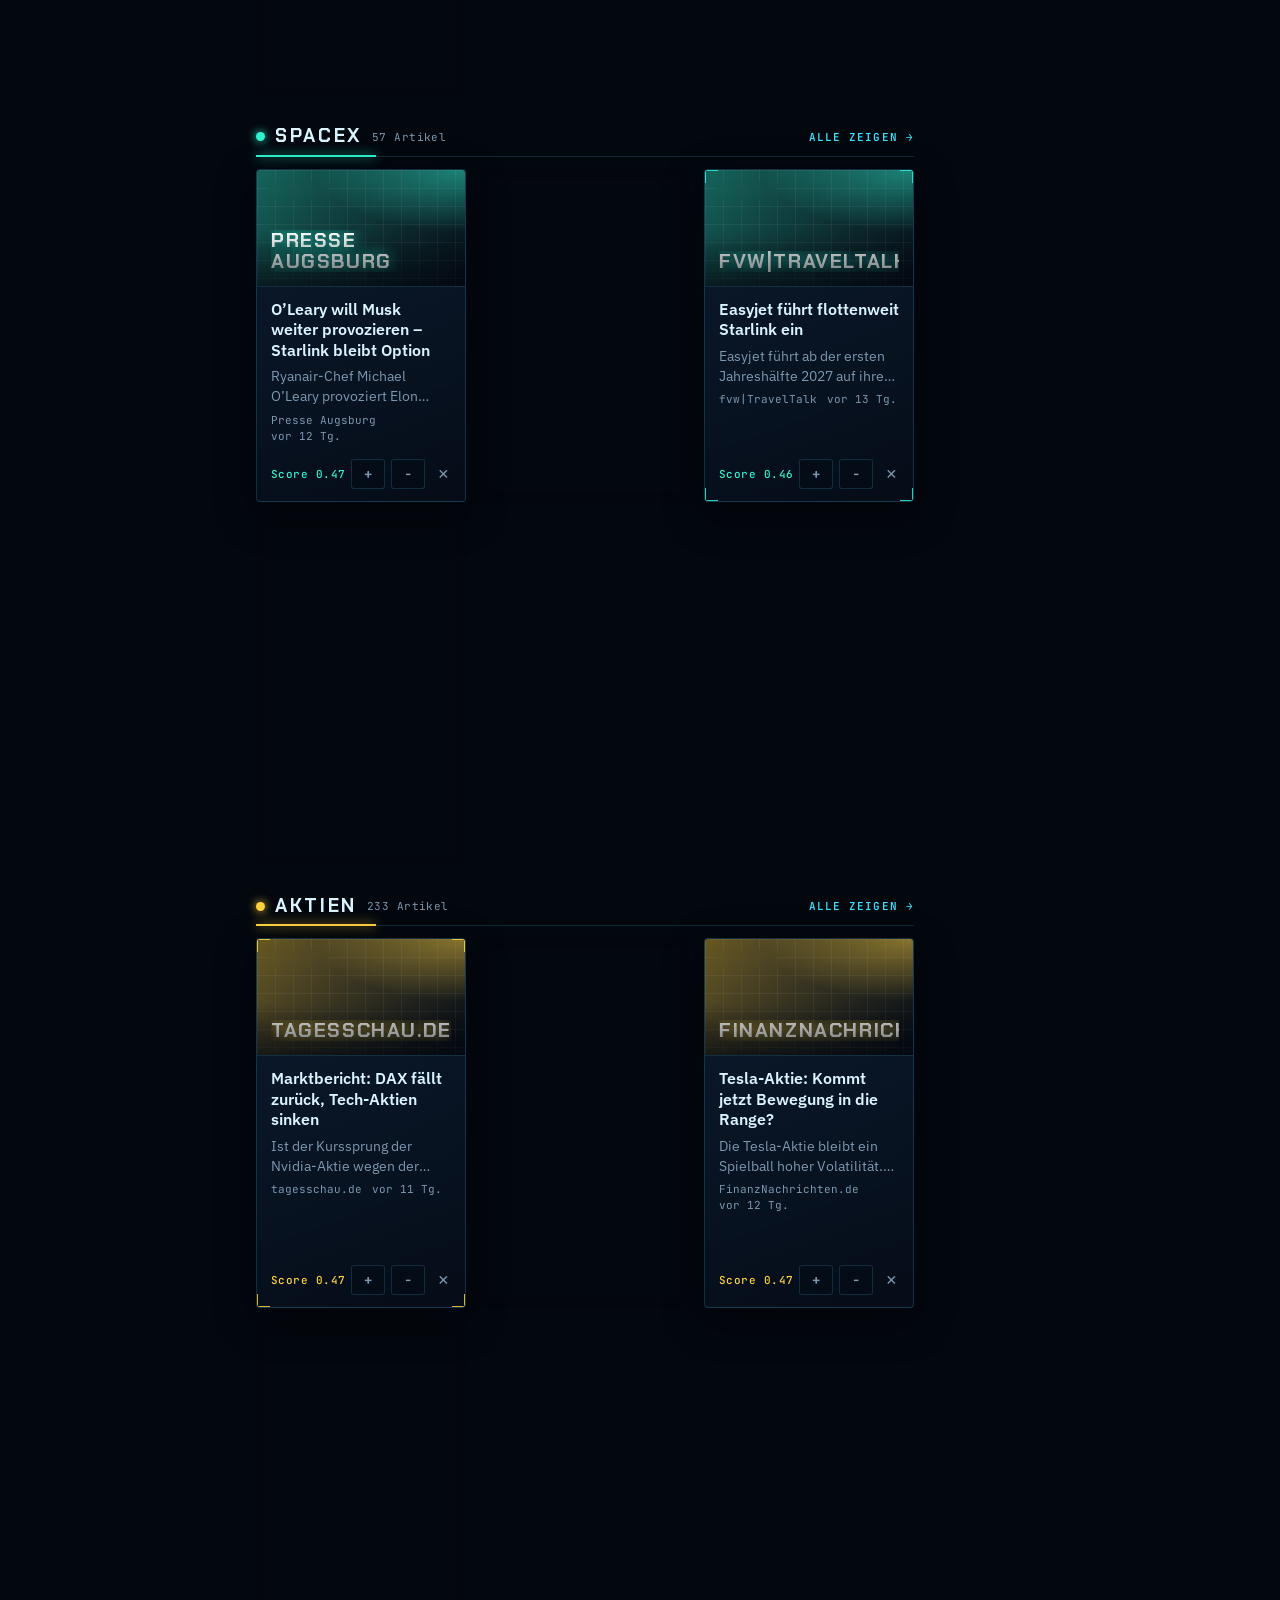
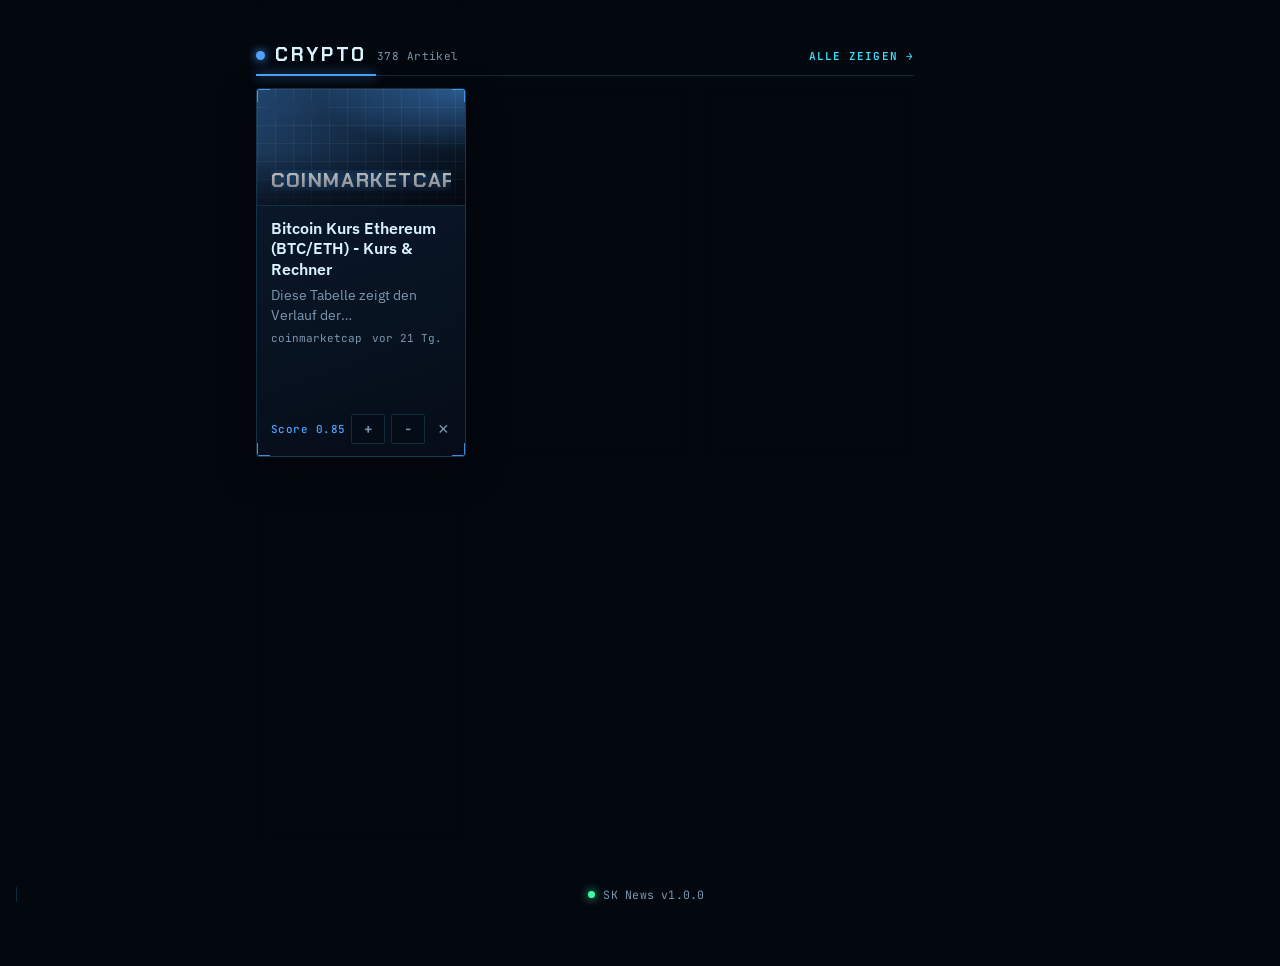
==== commit 5822ef6b: "Version v1.0.0 unten im Dashboard, README: Versionen, früherer Bot abgeschaltet, SK stößt den Sammle" ====
--- a/docs/index.html
+++ b/docs/index.html
@@ -397,92 +397,6 @@
 .ytbox:empty{display:none}
 .chat .seen .yt-card{animation:none}
 @media (max-width:640px){.yt-row{grid-template-columns:minmax(0,1fr)}.yt-card .like.sm{width:36px;height:36px}}
-/* Videos-Leiste in „Für dich“: alle Themen, klein, seitlich scrollbar */
-.ytall{padding:10px 12px 6px;border-radius:12px;border:1px solid var(--jv-line);background:var(--jv-bg)}
-.yv-row{display:flex;gap:6px;overflow-x:auto;scroll-snap-type:x proximity;padding:2px 2px 8px;scrollbar-width:thin;scrollbar-color:var(--jv-line) transparent}
-.yv{position:relative;flex:0 0 176px;width:176px;min-width:0;display:flex;flex-direction:column;gap:4px;scroll-snap-align:start;animation:jv-pop .3s backwards;animation-delay:calc(var(--i,0) * 50ms)}
-.yv .yt-thumb{width:100%}
-.yv-group{flex:none;display:flex;flex-direction:column;gap:6px;padding:6px 8px 4px;border-radius:10px;border:1px solid transparent;scroll-snap-align:start;transition:border-color .2s,background .2s,box-shadow .2s}
-.yv-group+.yv-group{border-left:1px solid var(--jv-line);border-radius:0 10px 10px 0}
-.yv-gh{display:flex;align-items:center;gap:8px;min-height:26px;font:600 10.5px var(--f-mono);letter-spacing:.14em;text-transform:uppercase;color:var(--jv-ink)}
-.yv-gh .dot{width:8px;height:8px;border-radius:50%;background:var(--c);box-shadow:0 0 8px var(--c)}
-.yv-gh b{font-weight:600;white-space:nowrap}
-.yv-cards{display:flex;gap:12px}
-.re-btn{margin-left:6px;display:inline-flex;align-items:center;gap:4px;padding:3px 9px;border-radius:999px;border:1px solid var(--jv-amber);background:rgb(255 193 99 / .08);color:var(--jv-amber);font:600 10.5px var(--f-mono);letter-spacing:.06em;text-transform:none;cursor:pointer;white-space:nowrap;transition:background .2s,box-shadow .2s}
-.re-btn:hover,.re-btn:focus-visible{background:rgb(255 193 99 / .2);box-shadow:0 0 12px -2px var(--jv-amber)}
-.yv .yt-meta{padding-right:28px}
-.yv .like.sm{position:absolute;right:0;bottom:0;width:26px;height:26px;font-size:13px}
-.yv.wait .yt-thumb{background:linear-gradient(90deg,rgb(63 224 255 / .05),rgb(63 224 255 / .16),rgb(63 224 255 / .05));background-size:200% 100%;animation:yv-scan 1.4s linear infinite}
-.yv.wait i{display:block;height:9px;border-radius:4px;background:rgb(63 224 255 / .1)}
-.yv.wait i+i{width:60%}
-@keyframes yv-scan{to{background-position:-200% 0}}
-.ytall .hint{margin:4px 2px 8px;color:var(--jv-dim)}
-@media (max-width:640px){.yv{flex-basis:150px;width:150px}.yv .like.sm{width:32px;height:32px}}
-@media (prefers-reduced-motion:reduce){.yv,.yv.wait .yt-thumb{animation:none}}
-
-/* KI-Recherche: Icon oben, auf ein Thema ziehen oder antippen, Pop-up mit vorausgefüllter Frage */
-.re-orb{--jv-cyan:#3fe0ff;--jv-amber:#ffc163;display:inline-flex;align-items:center;gap:8px;padding:4px 12px 4px 5px;border-radius:999px;border:1px solid rgb(255 193 99 / .55);background:radial-gradient(circle at 18px 50%,rgb(255 193 99 / .22),rgb(4 11 22 / .9) 60%);color:#ffd9a0;font:600 12px var(--f-mono);letter-spacing:.08em;cursor:grab;touch-action:none;user-select:none;-webkit-user-select:none;box-shadow:0 0 0 0 rgb(255 193 99 / .5);animation:re-wait 2.6s ease-in-out infinite}
-.re-orb .jv-core{width:24px;height:24px}
-.re-orb:hover,.re-orb:focus-visible{border-color:var(--jv-amber);box-shadow:0 0 18px -2px rgb(255 193 99 / .7)}
-.re-orb.dragging{opacity:.35;animation:none}
-@keyframes re-wait{50%{box-shadow:0 0 0 6px rgb(255 193 99 / 0),0 0 16px -4px rgb(255 193 99 / .8)}}
-.re-ghost{position:fixed;z-index:200;left:0;top:0;width:54px;height:54px;margin:-27px 0 0 -27px;border-radius:50%;pointer-events:none;display:grid;place-items:center;
-  background:radial-gradient(circle,rgb(255 225 170 / .95),rgb(255 193 99 / .55) 40%,rgb(255 193 99 / 0) 70%);box-shadow:0 0 30px 6px rgb(255 193 99 / .45);font-size:22px;color:#1a0f00;transition:transform .12s}
-.re-ghost.over{transform:scale(1.25)}
-body.re-dragging{cursor:grabbing}
-body.re-dragging [data-re]{outline:1px dashed rgb(255 193 99 / .45);outline-offset:3px;border-radius:12px}
-body.re-dragging [data-re].re-over{outline:2px solid #ffc163;box-shadow:0 0 0 6px rgb(255 193 99 / .12),0 0 26px -4px #ffc163}
-.re-dlg{padding:0;width:min(760px,calc(100vw - 24px));max-height:calc(100dvh - 32px);max-width:none;border:1px solid var(--jv-line);background:var(--jv-bg);color:var(--jv-ink);box-shadow:0 0 0 1px rgb(63 224 255 / .08),0 30px 80px -20px #000,0 0 60px -20px var(--jv-cyan)}
-.re-dlg[open]{display:flex;animation:mgr-in .28s cubic-bezier(.2,.8,.2,1)}
-.re-dlg::backdrop{background:rgb(2 6 12 / .6);backdrop-filter:blur(3px);-webkit-backdrop-filter:blur(3px)}
-.re-in{display:flex;flex-direction:column;gap:12px;padding:16px 18px 18px;overflow-y:auto;width:100%;min-width:0}
-.re-top{display:flex;align-items:center;gap:10px}
-.re-top h2{margin:0;flex:1;white-space:nowrap;font:700 15px var(--f-mono);letter-spacing:.16em;text-transform:uppercase;color:var(--jv-amber)}
-.re-top select{max-width:46%;background:rgb(63 224 255 / .06);color:var(--jv-ink);border:1px solid var(--jv-line);border-radius:8px;padding:6px 8px;font:13px var(--f-body)}
-.re-top .ibtn{color:var(--jv-dim);border-color:var(--jv-line);background:transparent}
-.re-dlg form{display:flex;flex-direction:column;gap:8px}
-.re-dlg textarea{width:100%;box-sizing:border-box;resize:vertical;min-height:76px;padding:10px 12px;border-radius:10px;border:1px solid var(--jv-line);background:rgb(63 224 255 / .05);color:var(--jv-ink);font:15px/1.45 var(--f-body)}
-.re-dlg textarea:focus{outline:none;border-color:var(--jv-cyan);box-shadow:0 0 0 3px rgb(63 224 255 / .15)}
-.re-ctx{display:flex;flex-wrap:wrap;gap:6px}
-.re-ctx label{display:inline-flex;flex-direction:row;align-items:center;gap:6px;padding:3px 10px;border-radius:999px;border:1px solid var(--jv-line);font:12px var(--f-body);color:var(--jv-dim);cursor:pointer}
-.re-ctx label:has(input:checked){color:var(--jv-ink);border-color:var(--jv-cyan);background:rgb(63 224 255 / .08)}
-.re-ctx input{accent-color:#3fe0ff;margin:0;flex:none}
-.re-go{display:flex;align-items:center;gap:12px;flex-wrap:wrap}
-.re-go .hint{flex:1;min-width:200px;color:var(--jv-dim);font-size:12.5px}
-.re-go .btn{background:linear-gradient(180deg,#ffc163,#e79a2c);color:#1a0f00;border:0;font-weight:700}
-.re-go .btn:disabled{opacity:.5}
-.re-out:empty{display:none}
-.re-out{border-top:1px solid var(--jv-line);padding-top:12px}
-.re-out.lage{margin:0;border-radius:0;background:none;padding:12px 0 0}
-.re-steps{display:flex;flex-direction:column;gap:6px;margin:0;padding:0;list-style:none;font:13px var(--f-mono);color:var(--jv-dim)}
-.re-steps li{display:flex;gap:8px;align-items:center}
-.re-steps li::before{content:"○";width:1em;color:var(--jv-line)}
-.re-steps li.on{color:var(--jv-ink)}
-.re-steps li.on::before{content:"◉";color:var(--jv-amber);animation:re-blink .8s steps(2) infinite}
-.re-steps li.done::before{content:"✓";color:#5ee6a0}
-@keyframes re-blink{50%{opacity:.3}}
-.re-out h4{margin:6px 0 2px;font:600 11px var(--f-mono);letter-spacing:.14em;text-transform:uppercase;color:var(--jv-cyan)}
-.re-out .neu{background:rgb(255 193 99 / .08);border:1px solid rgb(255 193 99 / .35);border-radius:10px;padding:8px 12px 10px}
-.re-out .neu h4{color:var(--jv-amber)}
-.re-out .einord{border-left:3px solid var(--jv-cyan);padding:2px 0 2px 10px;color:var(--jv-ink);font-size:14px}
-.re-out .weiter{display:flex;flex-wrap:wrap;gap:6px}
-.re-out .weiter button{padding:4px 10px;border-radius:999px;border:1px solid var(--jv-line);background:transparent;color:var(--jv-ink);font:12.5px var(--f-body);cursor:pointer}
-.re-out .weiter button:hover{border-color:var(--jv-cyan);color:var(--jv-cyan)}
-.re-out details summary{cursor:pointer;font:600 11px var(--f-mono);letter-spacing:.14em;text-transform:uppercase;color:var(--jv-dim)}
-.re-out ol{margin:6px 0 0;padding-left:26px;display:flex;flex-direction:column;gap:3px;font-size:13px}
-.re-out ol a{color:var(--jv-ink)}
-.re-out ol small{color:var(--jv-dim)}
-.re-foot{display:flex;align-items:center;gap:10px;flex-wrap:wrap;margin-top:6px}
-.re-foot small{flex:1;font:11px var(--f-mono);color:var(--jv-dim)}
-.re-foot .btn{color:var(--jv-ink);border-color:var(--jv-line);background:transparent}
-.re-foot .btn.on{color:#ff7cc3;border-color:#ff7cc3}
-@media (max-width:640px){
-  .re-orb .lbl{display:none}.re-orb{padding:4px}
-  .re-dlg{width:100vw;max-height:100dvh;height:100dvh;margin:0;border-radius:0;border:0}
-  .re-dlg[open]{animation-name:mgr-up}
-  .re-top select{max-width:none;flex:1;min-width:0}.re-top h2{flex:none;font-size:13px;letter-spacing:.1em}
-}
-@media (prefers-reduced-motion:reduce){.re-orb,.re-steps li.on::before{animation:none}}
 /* KI-Lage pro Thema, ebenfalls im HUD-Look */
 .lage{border-radius:12px;padding:16px 18px;display:flex;flex-direction:column;gap:10px;margin-bottom:16px;position:relative;overflow:hidden;
   border:1px solid var(--jv-line);background:radial-gradient(100% 120% at 0 0,color-mix(in srgb,var(--c) 22%,transparent),transparent 60%),var(--jv-bg);box-shadow:0 14px 40px -22px rgb(0 200 255 / .5)}
@@ -519,7 +433,6 @@
       <span class="sub" id="status">Lade Daten …</span>
       <input class="search" id="q" type="search" placeholder="Suchen" aria-label="Artikel durchsuchen">
       <span class="sync" id="syncBadge">nur lokal</span>
-      <button class="re-orb" id="reOrb" type="button" title="KI-Recherche: auf ein Thema ziehen oder antippen" aria-label="KI-Recherche starten (auf ein Thema ziehen oder antippen)" aria-haspopup="dialog"><span class="jv-core" aria-hidden="true"></span><span class="lbl">Recherche</span></button>
       <button class="btn ghost" id="openSettings" type="button">Einstellungen</button>
     </div>
     <div class="top-row"><nav class="tabs" id="tabs" aria-label="Themen"></nav></div>
@@ -586,21 +499,9 @@
   <main id="main" aria-live="polite">
     <div class="empty"><strong>Lade News …</strong></div>
   </main>
+  <!-- Version: bei jeder Code-Änderung hochzählen, gleich wie der Git-Tag (README „Versionen“) -->
+  <p class="sub" style="text-align:center;margin:28px 0 8px">SK News v1.0.0</p>
 </div>
-
-<dialog id="reDlg" class="re-dlg jv" aria-labelledby="reTitle">
-  <div class="re-in">
-    <div class="re-top"><span class="jv-core" aria-hidden="true"></span><h2 id="reTitle">KI-Recherche</h2>
-      <select id="reTopic" aria-label="Thema"></select>
-      <button class="ibtn" type="button" id="reClose" aria-label="Schließen">✕</button></div>
-    <form id="reForm" autocomplete="off">
-      <textarea id="reText" rows="3" aria-label="Was willst du wissen?" placeholder="Was willst du wissen? Ergänze oder stell deine eigene Frage …"></textarea>
-      <div class="re-ctx" id="reCtx"></div>
-      <div class="re-go"><span class="hint" id="reHint">Liest Videos, sucht aktuelle News, liest die wichtigsten Artikel ganz und fasst zusammen.</span><button class="btn" type="submit" id="reGo">⚡ Recherche starten</button></div>
-    </form>
-    <div class="re-out" id="reOut" aria-live="polite"></div>
-  </div>
-</dialog>
 
 <dialog id="topicMgr" class="mgr" data-view="list" aria-labelledby="mgrTitle">
   <div class="mgr-head">
@@ -888,7 +789,7 @@
     const count = id => list.filter(x => x.a.topic === id).length;
     const forYou = list.filter(x => !isOff(topicById(x.a.topic))).length;
     $("tabs").innerHTML = [`<button class="tab" data-f="all" aria-pressed="${state.filter==="all"}">Für dich <span class="n">${forYou}</span></button>`]
-      .concat(byRating().map(({t, r}) => `<button class="tab${isOff(t) ? " off" : ""}" data-f="${esc(t.id)}" data-re="${esc(t.id)}" aria-pressed="${state.filter===t.id}" style="--c:${colorOf(t)}" title="News-Rating ${r.toFixed(1)}${isOff(t) ? " · abgewählt, fehlt in „Für dich“" : t.mode === "relevant" ? " · relevant" : ""}"><span class="dot"></span>${t.mode === "relevant" ? "★ " : ""}${esc(t.name)} <span class="n">${count(t.id)}</span><span class="r">${r.toFixed(1)}</span></button>`)).join("");
+      .concat(byRating().map(({t, r}) => `<button class="tab${isOff(t) ? " off" : ""}" data-f="${esc(t.id)}" aria-pressed="${state.filter===t.id}" style="--c:${colorOf(t)}" title="News-Rating ${r.toFixed(1)}${isOff(t) ? " · abgewählt, fehlt in „Für dich“" : t.mode === "relevant" ? " · relevant" : ""}"><span class="dot"></span>${t.mode === "relevant" ? "★ " : ""}${esc(t.name)} <span class="n">${count(t.id)}</span><span class="r">${r.toFixed(1)}</span></button>`)).join("");
   }
 
   function modeSwitch(t){
@@ -916,7 +817,7 @@
     if (state.filter !== "all"){
       const t = topicById(state.filter);
       const items = list.filter(x => x.a.topic === state.filter);
-      main.innerHTML = `<section class="section" data-re="${esc(t?.id || "")}" style="--c:${colorOf(t)}">
+      main.innerHTML = `<section class="section" style="--c:${colorOf(t)}">
         <div class="sec-head"><span class="dot"></span><h2>${esc(t?.name || state.filter)}</h2><span class="n">${items.length} Artikel · News-Rating ${ratingOf(t).toFixed(1)}${isOff(t) ? " · abgewählt" : ""}</span>${t ? modeSwitch(t) : ""}</div>
         ${t && items.length ? `<div class="lage jv" id="lage" data-t="${esc(t.id)}" style="--c:${colorOf(t)}">${lageHtml(t)}</div>` : ""}
         ${t ? `<div class="ytbox jv" id="ytBox" data-t="${esc(t.id)}" style="--c:${colorOf(t)}">${ytTopicHtml(t)}</div>` : ""}
@@ -934,7 +835,7 @@
       const items = list.filter(x => x.a.topic === t.id && !used.has(x.a.id)).slice(0, 4);
       if (!items.length) return "";
       const total = list.filter(x => x.a.topic === t.id).length;
-      return `<section class="section" data-re="${esc(t.id)}" style="--c:${colorOf(t)}">
+      return `<section class="section" style="--c:${colorOf(t)}">
         <div class="sec-head"><span class="dot"></span><h2>${esc(t.name)}</h2><span class="n">${total} Artikel</span><button class="more" data-f="${esc(t.id)}">Alle zeigen →</button></div>
         <div class="grid">${items.map(x => card(x)).join("")}</div>
       </section>`;
@@ -942,10 +843,7 @@
     main.innerHTML = `<div style="display:flex;flex-direction:column;gap:30px">
       ${top.length ? `<section class="section"><div class="sec-head"><h2>Top für dich</h2><span class="n">aus allen Themen</span></div>
         <div class="lead">${card(top[0], true)}<div class="side">${top.slice(1).map(x => card(x)).join("")}</div></div></section>` : `<div class="empty"><strong>Alle Themen abgewählt</strong>Wähle oben ein Thema an oder stelle es auf Normal.</div>`}
-      ${ytAllTopics().length ? `<section class="section"><div class="sec-head"><h2>▶ Videos</h2><span class="n">KI-Auswahl je Thema</span></div>
-        <div class="ytall jv" id="ytAll">${ytAllHtml()}</div></section>` : ""}
       ${sections}</div>`;
-    ytAllTopics().forEach(t => maybeVideos(t.id));
   }
 
   function renderTopics(){
@@ -1898,8 +1796,7 @@
       return;
     }
     if (b.dataset.lage){ runLage(b.dataset.lage, true); return; }
-    if (b.dataset.ytlike){ const box = b.closest("#ytBox, .yv[data-t]"); if (box) likeTopicVideo(box.dataset.t, b.dataset.ytlike); return; }
-    if (b.dataset.reVideos){ re.open(b.dataset.reVideos, "videos"); return; }
+    if (b.dataset.ytlike){ const box = b.closest("#ytBox"); if (box) likeTopicVideo(box.dataset.t, b.dataset.ytlike); return; }
   });
 
   function openGedanken(){
@@ -1967,14 +1864,11 @@
   function ytTopicHtml(t){
     const c = store.get(YT_KEY, {})[t.id];
     if (!c) return ytBusy[t.id] ? `<div class="yt-strip"><div class="yt-head"><span>▶ Suche sehenswerte Videos …</span></div></div>` : "";
-    return yt.html(c, ytLiked).replace(`<div class="yt-head"><span>▶ Sehenswert auf YouTube</span>`,
-      `<div class="yt-head"><span>▶ Sehenswert auf YouTube</span>${(c.videos || []).length ? `<button type="button" class="re-btn" data-re-videos="${esc(t.id)}" aria-label="KI-Analyse und Recherche zu diesen Videos">⚡ Recherche</button>` : ""}`);
-  }
-  function maybeVideos(tid, fromQueue){
+    return yt.html(c, ytLiked);
+  }
+  function maybeVideos(tid){
     const t = topicById(tid), c = store.get(YT_KEY, {})[tid];
-    if (!t || ytBusy[tid] || (c && Date.now() - new Date(c.at) < 12 * 36e5)){ if (fromQueue) ytNext(); return; }
-    if (!fromQueue && Object.values(ytBusy).some(Boolean)){ if (!ytQueue.includes(tid)) ytQueue.push(tid); return; }
-    ytQueue = ytQueue.filter(x => x !== tid);
+    if (!t || ytBusy[tid] || (c && Date.now() - new Date(c.at) < 12 * 36e5)) return;
     ytBusy[tid] = true;
     yt.find(ytQueries(t), t, (t.notes || []).slice(0, 3).map(n => n.text).join(" / ")).then(r => {
       ytBusy[tid] = false;
@@ -1984,36 +1878,7 @@
       all[tid] = { ...r, at: new Date(Date.now() - (r.videos.length ? 0 : 11 * 36e5)).toISOString() };
       store.set(YT_KEY, all);
       const el = $("ytBox"); if (el && el.dataset.t === tid) el.innerHTML = ytTopicHtml(t);
-      const all2 = $("ytAll"); if (all2) all2.innerHTML = ytAllHtml();
-      ytNext();
     });
-  }
-  // Videos-Leiste in „Für dich“: die angewählten Themen, nach Rating, je bis zu 3 Videos.
-  // Die Suchen laufen nacheinander, damit YouTube und die KI nicht fünfmal gleichzeitig gefragt werden.
-  const ytAllTopics = () => byRating().map(({t}) => t).filter(t => !isOff(t)).slice(0, 6);
-  function ytAllHtml(){
-    const cache = store.get(YT_KEY, {}), groups = [];
-    let n = 0, waiting = 0;
-    for (const t of ytAllTopics()){
-      const vids = (cache[t.id]?.videos || []).slice(0, 3);
-      if (!vids.length){
-        if ((!cache[t.id] || ytBusy[t.id]) && waiting++ < 3) groups.push(`<div class="yv-group wait" style="--c:${colorOf(t)}" aria-hidden="true"><div class="yv-gh"><span class="dot"></span><b>${esc(t.name)}</b></div><div class="yv-cards"><div class="yv wait"><span class="yt-thumb"></span><i></i><i></i></div></div></div>`);
-        continue;
-      }
-      groups.push(`<div class="yv-group" data-re="${esc(t.id)}" style="--c:${colorOf(t)}" role="group" aria-label="Videos zu ${esc(t.name)}">
-        <div class="yv-gh"><span class="dot"></span><b>${esc(t.name)}</b><button type="button" class="re-btn" data-re-videos="${esc(t.id)}" title="KI-Analyse und Recherche zu diesen Videos" aria-label="KI-Analyse und Recherche zu den Videos über ${esc(t.name)}">⚡ Recherche</button></div>
-        <div class="yv-cards">${vids.map(v => { const url = yt.watch(v.id), liked = ytLiked(url), i = n++; return `<div class="yv" data-t="${esc(t.id)}" style="--i:${i}">
-          <a class="yt-thumb" href="${esc(url)}" target="_blank" rel="noopener noreferrer" aria-label="${esc(v.title)}"><img src="https://i.ytimg.com/vi/${esc(encodeURIComponent(v.id))}/mqdefault.jpg" alt="" loading="lazy" referrerpolicy="no-referrer">${v.dauer ? `<span>${esc(v.dauer)}</span>` : ""}</a>
-          <div class="yt-meta"><a href="${esc(url)}" target="_blank" rel="noopener noreferrer" title="${esc(v.title)}">${esc(v.title)}</a><small>${esc(v.channel || "")}${v.alter ? " · " + esc(v.alter) : ""}</small></div>
-          <button type="button" class="like sm${liked ? " on" : ""}" data-ytlike="${esc(v.id)}" aria-pressed="${liked}" aria-label="${liked ? "Like entfernen" : "Video gefällt mir"}">${liked ? "♥" : "♡"}</button></div>`; }).join("")}</div></div>`);
-    }
-    if (!groups.length) return `<p class="hint">Gerade keine passenden Videos. Neuer Versuch in einer Stunde.</p>`;
-    return `<div class="yv-row">${groups.join("")}</div>`;
-  }
-  let ytQueue = [];
-  function ytNext(){
-    if (Object.values(ytBusy).some(Boolean)) return;
-    const tid = ytQueue.shift(); if (tid) maybeVideos(tid, true);
   }
   function likeTopicVideo(tid, vid){
     const t = topicById(tid), v = store.get(YT_KEY, {})[tid]?.videos?.find(x => x.id === vid);
@@ -2030,135 +1895,6 @@
     const c = lageCache()[tid];
     if (!c || (c.run !== (state.status.lastRun || "") && Date.now() - new Date(c.at) > 3 * 36e5)) setTimeout(() => runLage(tid), 50);
   }
-
-  // ---------- KI-Recherche: Icon oben auf ein Thema ziehen (oder antippen), Frage ergänzen, abschicken ----------
-  const RE_KEY = "sknews.recherche";
-  const re = {
-    tid: "", busy: false, seq: 0,
-    videos(tid){ return (store.get(YT_KEY, {})[tid]?.videos || []).slice(0, 3); },
-    known(tid){ return state.articles.filter(a => a.topic === tid && a.kind !== "saved").slice(0, 30).map(a => a.title); },
-    prefill(t, from){
-      const v = this.videos(t.id);
-      if (from === "videos" && v.length) return `Was steckt hinter den aktuellen Videos zu ${t.name} (${v.map(x => "„" + x.title.slice(0, 60) + "“").join(", ")})? Welche Fakten sind belegt, und was ist noch nicht überall zu lesen?`;
-      return `Was ist bei ${t.name} gerade wirklich los? Gib mir die belegten Fakten und das, was noch nicht überall zu lesen ist.`;
-    },
-    open(tid, from){
-      const t = topicById(tid) || byRating().map(({t}) => t).find(t => !isOff(t)) || topics()[0];
-      if (!t) return;
-      const d = $("reDlg");
-      $("reTopic").innerHTML = topics().map(x => `<option value="${esc(x.id)}">${esc(x.name)}</option>`).join("");
-      this.setTopic(t.id, from);
-      if (!d.open) d.showModal();
-      const ta = $("reText"); ta.focus(); ta.setSelectionRange(ta.value.length, ta.value.length);
-    },
-    setTopic(tid, from){
-      const t = topicById(tid); if (!t) return;
-      this.tid = tid; $("reTopic").value = tid;
-      $("reDlg").style.setProperty("--c", colorOf(t));
-      $("reText").value = this.prefill(t, from);
-      const v = this.videos(tid), k = this.known(tid);
-      $("reCtx").innerHTML = (v.length ? `<label><input type="checkbox" id="reVid" checked> ${v.length} Video${v.length > 1 ? "s" : ""} einbeziehen</label>` : "")
-        + (k.length ? `<label><input type="checkbox" id="reKnown" checked> ${k.length} Schlagzeilen aus deinem Dashboard als „schon bekannt“</label>` : "");
-      const last = store.get(RE_KEY, {})[tid];
-      this.render(last || null);
-    },
-    steps: ["Videos und Fragestellung verstehen", "Recherche planen", "Aktuelle News suchen", "Wichtigste Artikel im Volltext lesen", "Fakten prüfen und zusammenfassen"],
-    async run(){
-      if (this.busy) return;
-      const t = topicById(this.tid), frage = $("reText").value.trim();
-      if (!t || frage.length < 3) return;
-      const vids = $("reVid")?.checked ? this.videos(t.id) : [], known = $("reKnown")?.checked ? this.known(t.id) : [];
-      this.busy = true; $("reGo").disabled = true;
-      const seq = ++this.seq, out = $("reOut");
-      out.className = "re-out";
-      out.innerHTML = `<ul class="re-steps">${this.steps.map((x, i) => `<li data-i="${i}">${esc(x)}</li>`).join("")}</ul>`;
-      // Die Schritte laufen auf dem Server in einem Rutsch; die Anzeige folgt grob der üblichen Dauer.
-      let step = 0; const tick = () => { out.querySelectorAll(".re-steps li").forEach((li, i) => { li.className = i < step ? "done" : i === step ? "on" : ""; }); };
-      tick(); const timer = setInterval(() => { if (step < this.steps.length - 1){ step++; tick(); } }, 4500);
-      try {
-        const d = await ki.ask({ mode: "recherche", topic: t.name, frage, videos: vids.map(({ id, title, channel, alter }) => ({ id, title, channel, alter })), known }, 120000);
-        if (seq !== this.seq) return;
-        const r = { ...d, frage, at: new Date().toISOString(), tid: t.id };
-        const all = store.get(RE_KEY, {}); all[t.id] = r; store.set(RE_KEY, all);
-        if (this.tid === t.id) this.render(r);
-      } catch (e) {
-        if (seq === this.seq && this.tid === t.id) out.innerHTML = `<p class="hint">${esc(e.message || "Die Recherche hat nicht geklappt.")} Versuch es gleich noch einmal.</p>`;
-      } finally { clearInterval(timer); if (seq === this.seq){ this.busy = false; $("reGo").disabled = false; } }
-    },
-    render(r){
-      const out = $("reOut");
-      if (!r){ out.className = "re-out"; out.innerHTML = ""; return; }
-      const q = r.quellen || [];
-      const src = n => { const a = q[n - 1]; return a && webUrl(a.url) ? `<a class="q" href="${esc(webUrl(a.url))}" target="_blank" rel="noopener noreferrer" title="${esc(a.title)}">[${n}]</a>` : ""; };
-      const li = arr => `<ul>${arr.map((p, i) => `<li style="--i:${i}">${esc(p.text)} ${(p.quellen || []).map(src).join("")}</li>`).join("")}</ul>`;
-      const saved = !!wissen.get("re-" + r.tid + "-" + r.at) && !wissen.get("re-" + r.tid + "-" + r.at).deleted;
-      const g = r.gelesen || {};
-      out.className = "re-out lage";
-      out.innerHTML = `<p class="hint" style="margin:0">Frage: ${esc(r.frage || "")}</p>`
-        + (r.kern ? `<p>${esc(r.kern)}</p>` : "")
-        + ((r.neu || []).length ? `<div class="neu"><h4>✦ Neu für dich</h4>${li(r.neu)}</div>` : "")
-        + ((r.punkte || []).length ? `<h4>Fakten und Entwicklungen</h4>${li(r.punkte)}` : "")
-        + (r.einordnung ? `<h4>Einordnung</h4><p class="einord">${esc(r.einordnung)}</p>` : "")
-        + ((r.offen || []).length ? `<p class="open">Offen: ${r.offen.map(esc).join(" · ")}</p>` : "")
-        + ((r.weiter || []).length ? `<h4>Weiter fragen</h4><div class="weiter">${r.weiter.map(w => `<button type="button" data-re-weiter="${esc(w)}">${esc(w)}</button>`).join("")}</div>` : "")
-        + (q.length ? `<details><summary>${q.length} Quellen</summary><ol>${q.map(a => `<li><a href="${esc(webUrl(a.url) || "#")}" target="_blank" rel="noopener noreferrer">${a.video ? "▶ " : ""}${esc(a.title)}</a> <small>${esc(a.source || "")}${a.date ? " · " + esc(a.date) : ""}</small></li>`).join("")}</ol></details>` : "")
-        + `<div class="re-foot"><small>${esc(ago(r.at))}${r.by ? " · " + esc(r.by) : ""} · ${g.videos || 0} Videos, ${g.artikel || 0} Artikel, ${g.volltext || 0} im Volltext gelesen</small>
-          <button type="button" class="btn ghost${saved ? " on" : ""}" data-re-save aria-pressed="${saved}">${saved ? "♥ In deiner Info-Welt" : "♡ In Info-Welt merken"}</button></div>`;
-    },
-    save(){
-      const r = store.get(RE_KEY, {})[this.tid]; if (!r) return;
-      const id = "re-" + r.tid + "-" + r.at, old = wissen.get(id);
-      if (old && !old.deleted) wissen.put({ id, deleted: true });
-      else wissen.put({ id, at: r.at, topic: r.tid, verlauf: [{ text: r.frage }], verstanden: "Recherche: " + r.frage.slice(0, 140), schlagworte: [], suchanfragen: r.suchanfragen || [],
-        antwort: { kern: r.kern, punkte: [...(r.neu || []), ...(r.punkte || [])], offen: r.offen || [] }, by: r.by || "", quellen: (r.quellen || []).slice(0, 25), likes: [] });
-      this.render(r); renderMain();
-    },
-  };
-  $("reForm").addEventListener("submit", e => { e.preventDefault(); re.run(); });
-  $("reText").addEventListener("keydown", e => { if (e.key === "Enter" && (e.ctrlKey || e.metaKey)){ e.preventDefault(); re.run(); } });
-  $("reTopic").addEventListener("change", e => re.setTopic(e.target.value));
-  $("reClose").addEventListener("click", () => $("reDlg").close());
-  $("reDlg").addEventListener("click", e => {
-    if (e.target === e.currentTarget){ e.currentTarget.close(); return; }
-    const b = e.target.closest("button"); if (!b) return;
-    if (b.dataset.reWeiter){ $("reText").value = b.dataset.reWeiter; $("reText").focus(); return; }
-    if (b.dataset.reSave !== undefined) re.save();
-  });
-  // Ziehen mit Maus, Finger oder Stift. Ein kurzes Antippen ohne Bewegung öffnet das Pop-up mit dem aktuellen Thema.
-  (() => {
-    const orb = $("reOrb"); let drag = null;
-    const target = (x, y) => document.elementFromPoint(x, y)?.closest("[data-re]");
-    orb.addEventListener("pointerdown", e => {
-      if (e.button) return;
-      drag = { x: e.clientX, y: e.clientY, id: e.pointerId, moved: false, ghost: null, over: null };
-      orb.setPointerCapture(e.pointerId);
-    });
-    orb.addEventListener("pointermove", e => {
-      if (!drag || e.pointerId !== drag.id) return;
-      if (!drag.moved && Math.hypot(e.clientX - drag.x, e.clientY - drag.y) < 8) return;
-      if (!drag.moved){
-        drag.moved = true; orb.classList.add("dragging"); document.body.classList.add("re-dragging");
-        drag.ghost = Object.assign(document.createElement("div"), { className: "re-ghost", textContent: "⚡" }); document.body.append(drag.ghost);
-      }
-      drag.ghost.style.transform = `translate(${e.clientX}px, ${e.clientY}px)`;
-      const t = target(e.clientX, e.clientY);
-      if (t !== drag.over){ drag.over?.classList.remove("re-over"); t?.classList.add("re-over"); drag.over = t; drag.ghost.classList.toggle("over", !!t); }
-      // am Rand automatisch scrollen
-      if (e.clientY > innerHeight - 60) scrollBy(0, 14); else if (e.clientY < 90 && scrollY > 0) scrollBy(0, -14);
-    });
-    const end = (e, cancel) => {
-      if (!drag || e.pointerId !== drag.id) return;
-      const d = drag; drag = null;
-      orb.classList.remove("dragging"); document.body.classList.remove("re-dragging"); d.ghost?.remove(); d.over?.classList.remove("re-over");
-      if (cancel) return;
-      if (!d.moved) re.open(state.filter !== "all" ? state.filter : "", "topic");
-      else if (d.over && topicById(d.over.dataset.re)) re.open(d.over.dataset.re, d.over.classList.contains("yv-group") ? "videos" : "topic");
-    };
-    orb.addEventListener("pointerup", e => end(e));
-    orb.addEventListener("pointercancel", e => end(e, true));
-    orb.addEventListener("keydown", e => { if (e.key === "Enter" || e.key === " "){ e.preventDefault(); re.open(state.filter !== "all" ? state.filter : "", "topic"); } });
-    orb.addEventListener("click", e => e.preventDefault());
-  })();
 
   // Schnittstelle fürs Seitenmenü (menu.js)
   window.SKNews = {
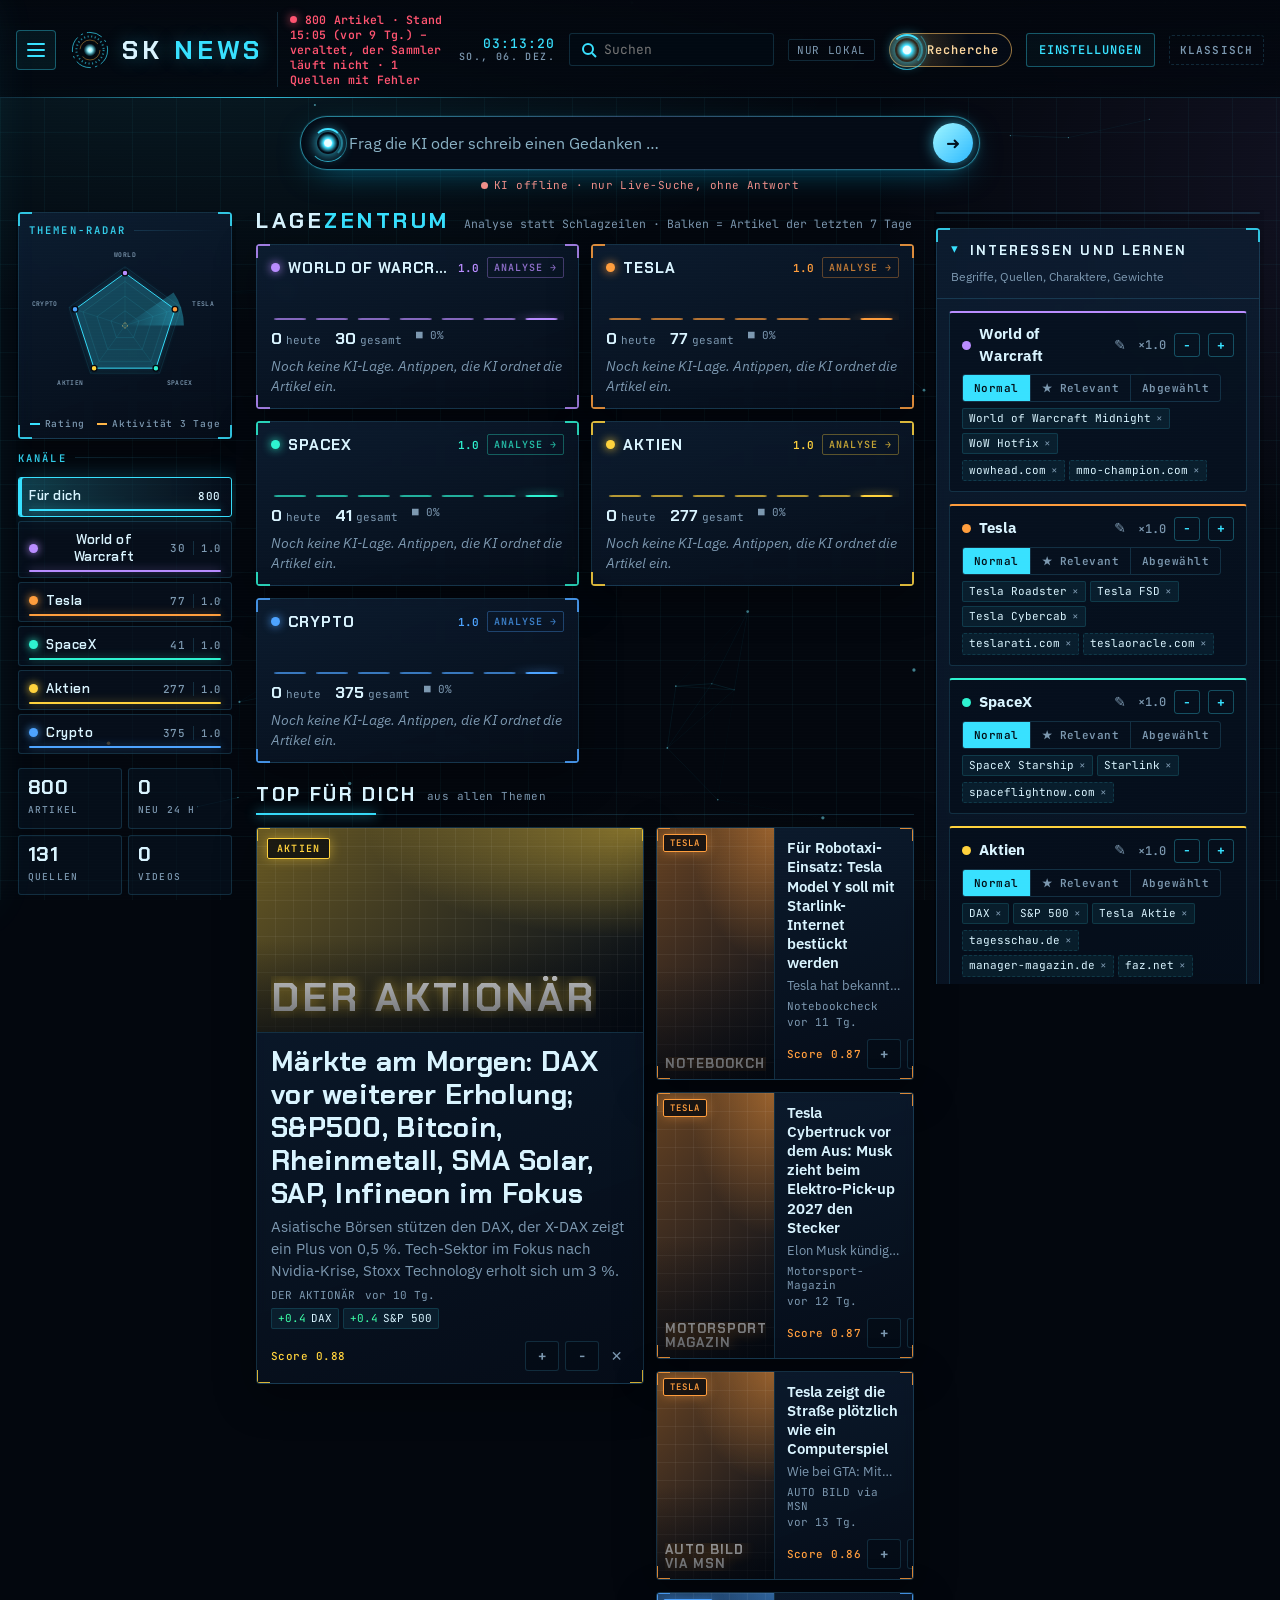
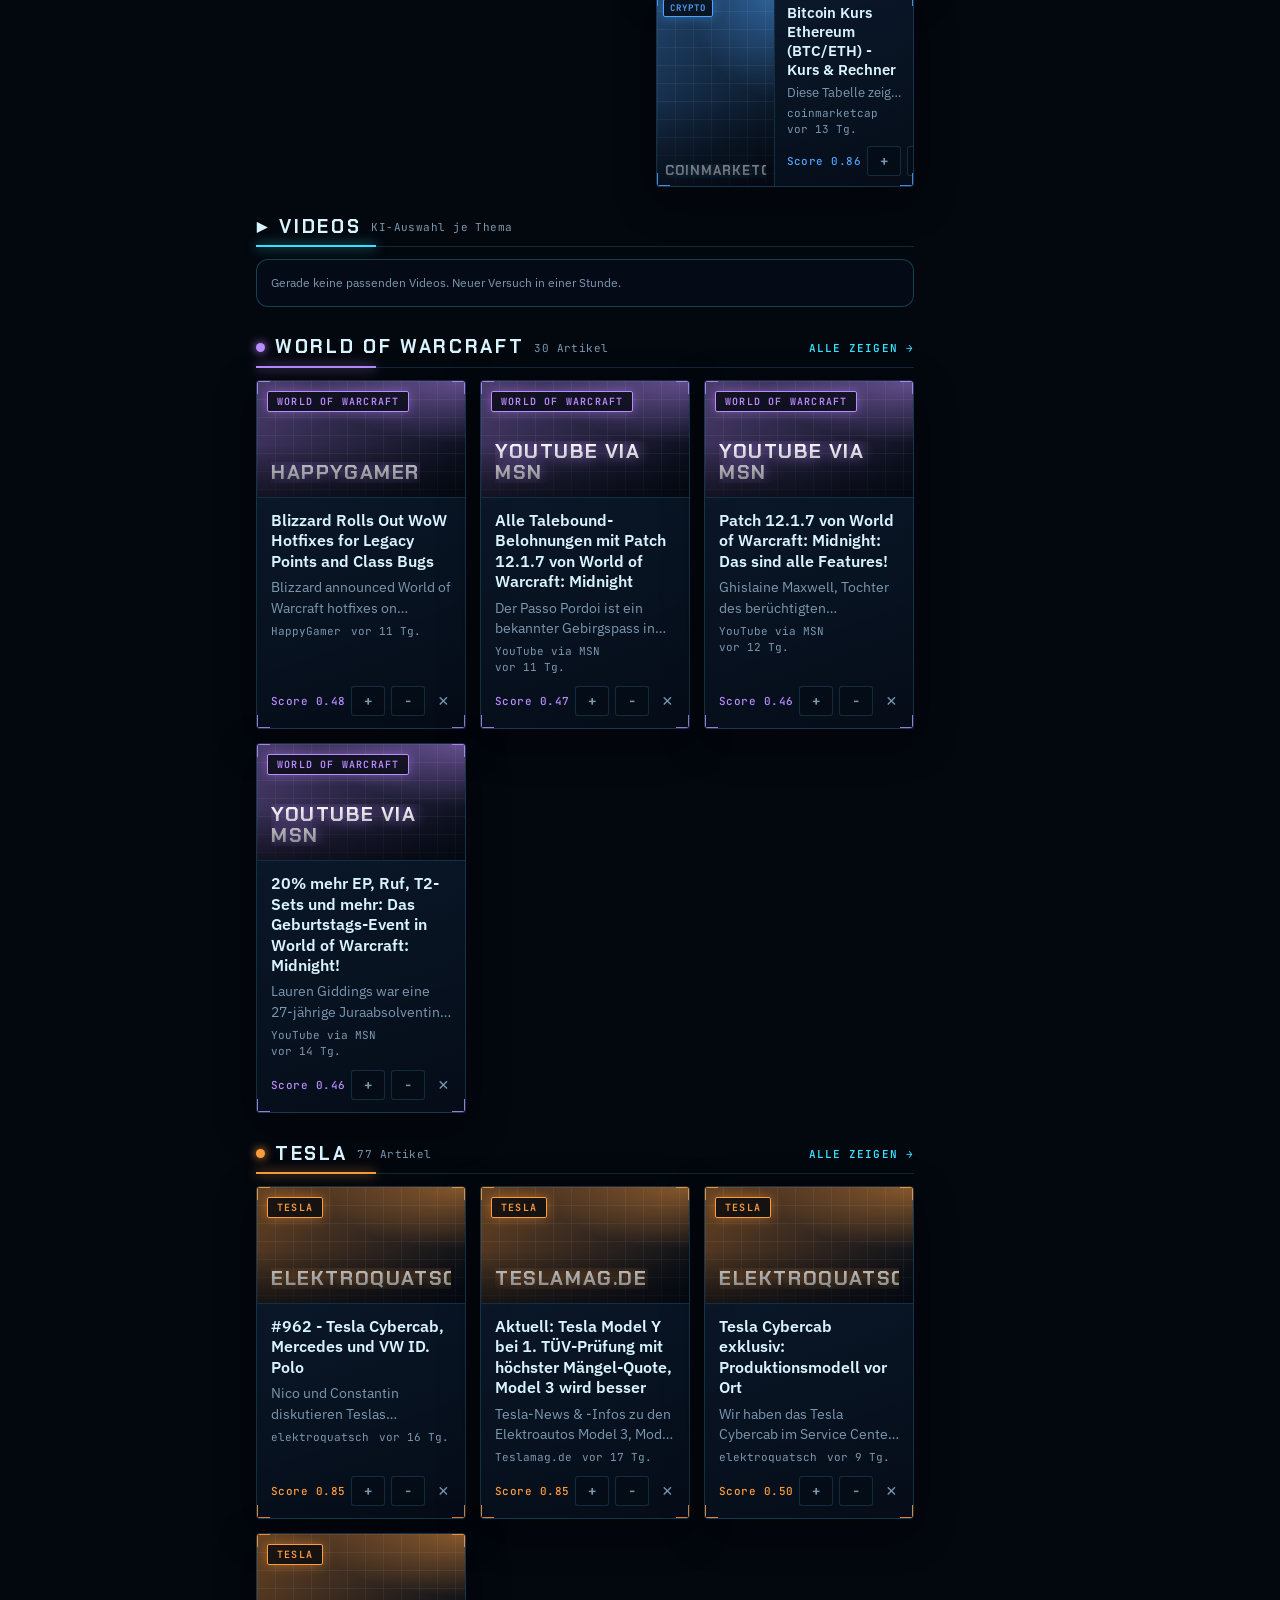
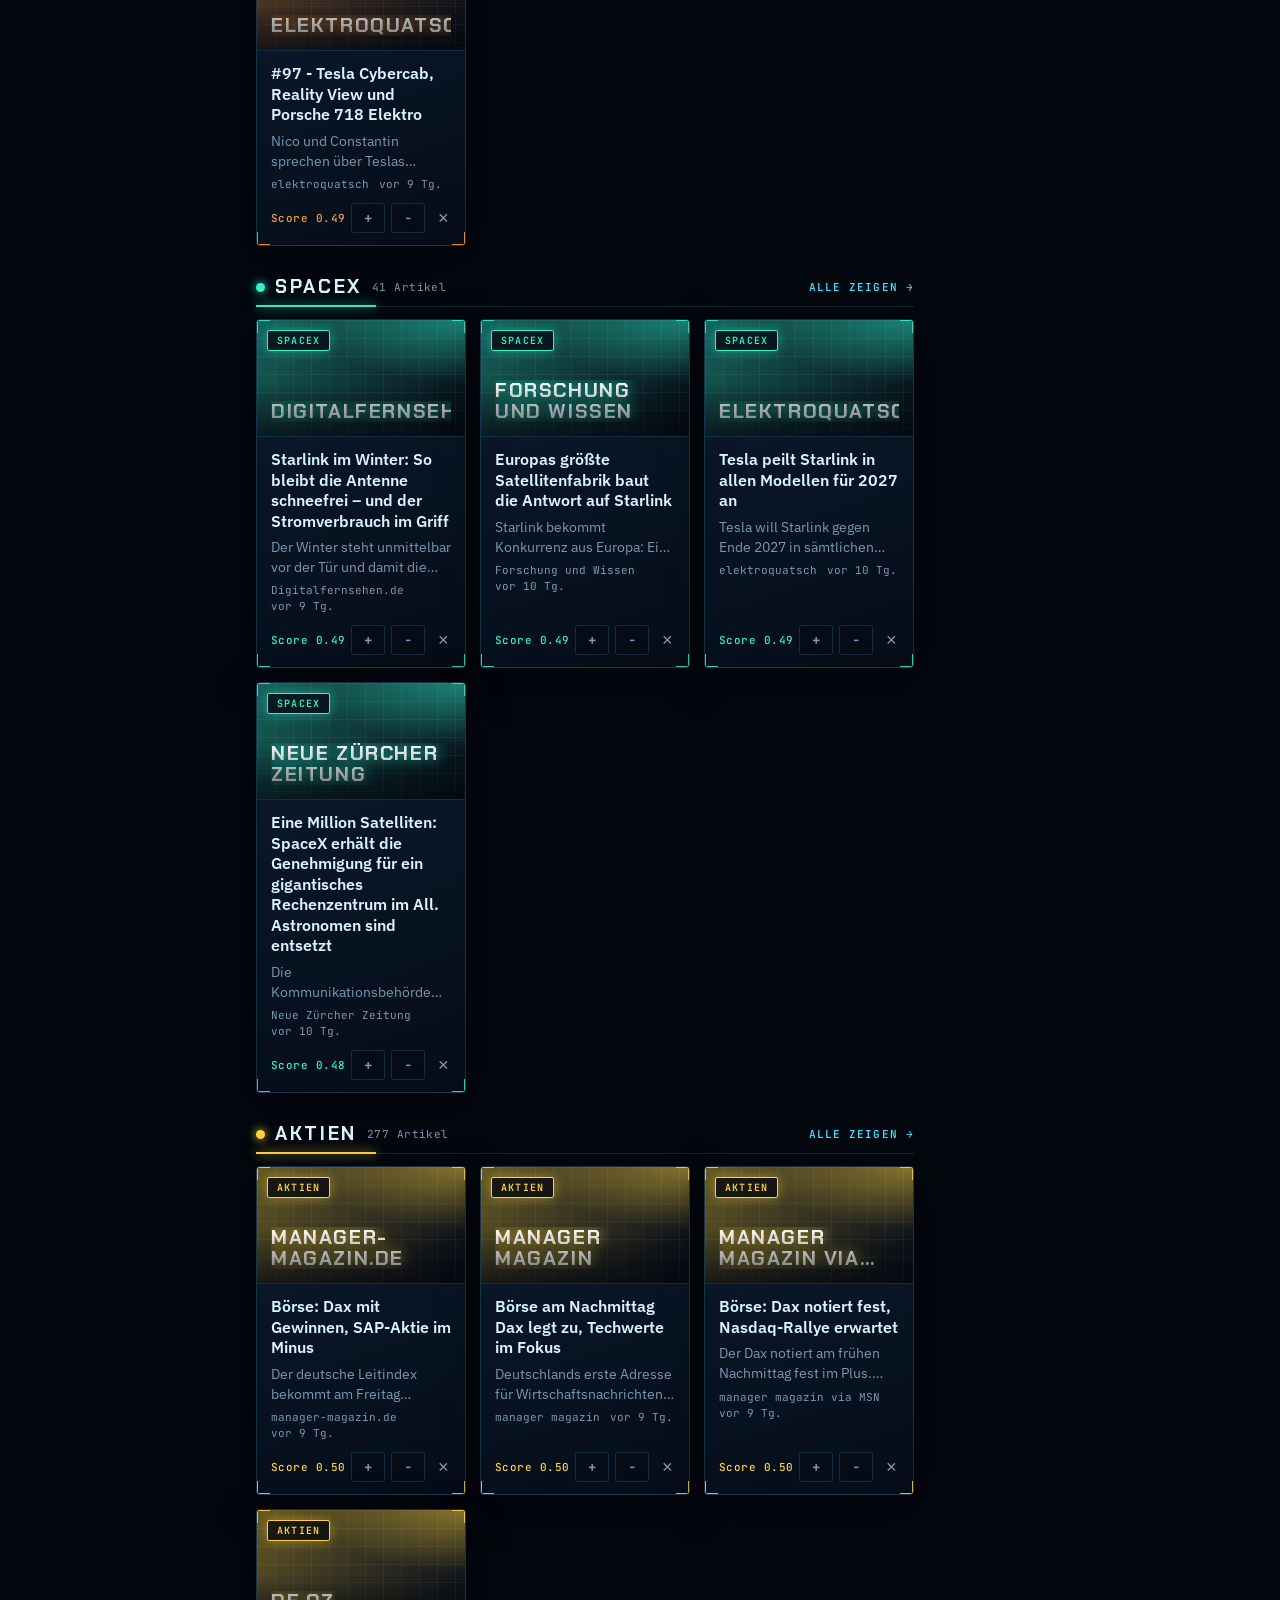
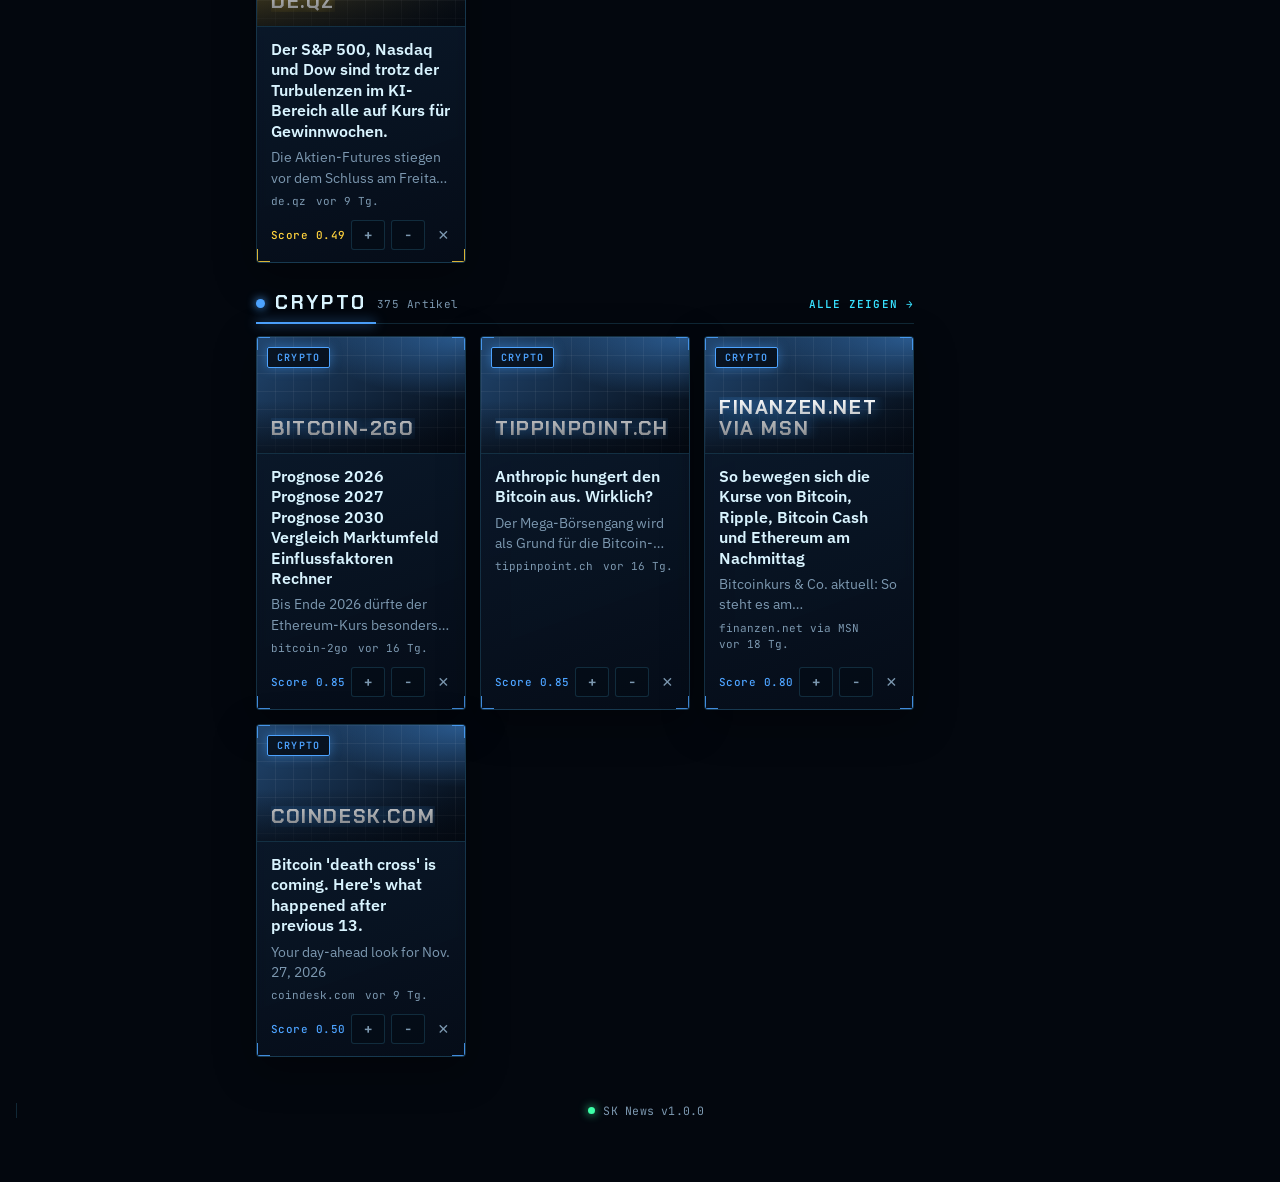
==== commit 62c693f3: "Merge pull request #20 from scottyblue77/claude/project-thread-ux2ujc Videos-Leiste in „Für dich“ un" ====
--- a/docs/index.html
+++ b/docs/index.html
@@ -397,6 +397,92 @@
 .ytbox:empty{display:none}
 .chat .seen .yt-card{animation:none}
 @media (max-width:640px){.yt-row{grid-template-columns:minmax(0,1fr)}.yt-card .like.sm{width:36px;height:36px}}
+/* Videos-Leiste in „Für dich“: alle Themen, klein, seitlich scrollbar */
+.ytall{padding:10px 12px 6px;border-radius:12px;border:1px solid var(--jv-line);background:var(--jv-bg)}
+.yv-row{display:flex;gap:6px;overflow-x:auto;scroll-snap-type:x proximity;padding:2px 2px 8px;scrollbar-width:thin;scrollbar-color:var(--jv-line) transparent}
+.yv{position:relative;flex:0 0 176px;width:176px;min-width:0;display:flex;flex-direction:column;gap:4px;scroll-snap-align:start;animation:jv-pop .3s backwards;animation-delay:calc(var(--i,0) * 50ms)}
+.yv .yt-thumb{width:100%}
+.yv-group{flex:none;display:flex;flex-direction:column;gap:6px;padding:6px 8px 4px;border-radius:10px;border:1px solid transparent;scroll-snap-align:start;transition:border-color .2s,background .2s,box-shadow .2s}
+.yv-group+.yv-group{border-left:1px solid var(--jv-line);border-radius:0 10px 10px 0}
+.yv-gh{display:flex;align-items:center;gap:8px;min-height:26px;font:600 10.5px var(--f-mono);letter-spacing:.14em;text-transform:uppercase;color:var(--jv-ink)}
+.yv-gh .dot{width:8px;height:8px;border-radius:50%;background:var(--c);box-shadow:0 0 8px var(--c)}
+.yv-gh b{font-weight:600;white-space:nowrap}
+.yv-cards{display:flex;gap:12px}
+.re-btn{margin-left:6px;display:inline-flex;align-items:center;gap:4px;padding:3px 9px;border-radius:999px;border:1px solid var(--jv-amber);background:rgb(255 193 99 / .08);color:var(--jv-amber);font:600 10.5px var(--f-mono);letter-spacing:.06em;text-transform:none;cursor:pointer;white-space:nowrap;transition:background .2s,box-shadow .2s}
+.re-btn:hover,.re-btn:focus-visible{background:rgb(255 193 99 / .2);box-shadow:0 0 12px -2px var(--jv-amber)}
+.yv .yt-meta{padding-right:28px}
+.yv .like.sm{position:absolute;right:0;bottom:0;width:26px;height:26px;font-size:13px}
+.yv.wait .yt-thumb{background:linear-gradient(90deg,rgb(63 224 255 / .05),rgb(63 224 255 / .16),rgb(63 224 255 / .05));background-size:200% 100%;animation:yv-scan 1.4s linear infinite}
+.yv.wait i{display:block;height:9px;border-radius:4px;background:rgb(63 224 255 / .1)}
+.yv.wait i+i{width:60%}
+@keyframes yv-scan{to{background-position:-200% 0}}
+.ytall .hint{margin:4px 2px 8px;color:var(--jv-dim)}
+@media (max-width:640px){.yv{flex-basis:150px;width:150px}.yv .like.sm{width:32px;height:32px}}
+@media (prefers-reduced-motion:reduce){.yv,.yv.wait .yt-thumb{animation:none}}
+
+/* KI-Recherche: Icon oben, auf ein Thema ziehen oder antippen, Pop-up mit vorausgefüllter Frage */
+.re-orb{--jv-cyan:#3fe0ff;--jv-amber:#ffc163;display:inline-flex;align-items:center;gap:8px;padding:4px 12px 4px 5px;border-radius:999px;border:1px solid rgb(255 193 99 / .55);background:radial-gradient(circle at 18px 50%,rgb(255 193 99 / .22),rgb(4 11 22 / .9) 60%);color:#ffd9a0;font:600 12px var(--f-mono);letter-spacing:.08em;cursor:grab;touch-action:none;user-select:none;-webkit-user-select:none;box-shadow:0 0 0 0 rgb(255 193 99 / .5);animation:re-wait 2.6s ease-in-out infinite}
+.re-orb .jv-core{width:24px;height:24px}
+.re-orb:hover,.re-orb:focus-visible{border-color:var(--jv-amber);box-shadow:0 0 18px -2px rgb(255 193 99 / .7)}
+.re-orb.dragging{opacity:.35;animation:none}
+@keyframes re-wait{50%{box-shadow:0 0 0 6px rgb(255 193 99 / 0),0 0 16px -4px rgb(255 193 99 / .8)}}
+.re-ghost{position:fixed;z-index:200;left:0;top:0;width:54px;height:54px;margin:-27px 0 0 -27px;border-radius:50%;pointer-events:none;display:grid;place-items:center;
+  background:radial-gradient(circle,rgb(255 225 170 / .95),rgb(255 193 99 / .55) 40%,rgb(255 193 99 / 0) 70%);box-shadow:0 0 30px 6px rgb(255 193 99 / .45);font-size:22px;color:#1a0f00;transition:transform .12s}
+.re-ghost.over{transform:scale(1.25)}
+body.re-dragging{cursor:grabbing}
+body.re-dragging [data-re]{outline:1px dashed rgb(255 193 99 / .45);outline-offset:3px;border-radius:12px}
+body.re-dragging [data-re].re-over{outline:2px solid #ffc163;box-shadow:0 0 0 6px rgb(255 193 99 / .12),0 0 26px -4px #ffc163}
+.re-dlg{padding:0;width:min(760px,calc(100vw - 24px));max-height:calc(100dvh - 32px);max-width:none;border:1px solid var(--jv-line);background:var(--jv-bg);color:var(--jv-ink);box-shadow:0 0 0 1px rgb(63 224 255 / .08),0 30px 80px -20px #000,0 0 60px -20px var(--jv-cyan)}
+.re-dlg[open]{display:flex;animation:mgr-in .28s cubic-bezier(.2,.8,.2,1)}
+.re-dlg::backdrop{background:rgb(2 6 12 / .6);backdrop-filter:blur(3px);-webkit-backdrop-filter:blur(3px)}
+.re-in{display:flex;flex-direction:column;gap:12px;padding:16px 18px 18px;overflow-y:auto;width:100%;min-width:0}
+.re-top{display:flex;align-items:center;gap:10px}
+.re-top h2{margin:0;flex:1;white-space:nowrap;font:700 15px var(--f-mono);letter-spacing:.16em;text-transform:uppercase;color:var(--jv-amber)}
+.re-top select{max-width:46%;background:rgb(63 224 255 / .06);color:var(--jv-ink);border:1px solid var(--jv-line);border-radius:8px;padding:6px 8px;font:13px var(--f-body)}
+.re-top .ibtn{color:var(--jv-dim);border-color:var(--jv-line);background:transparent}
+.re-dlg form{display:flex;flex-direction:column;gap:8px}
+.re-dlg textarea{width:100%;box-sizing:border-box;resize:vertical;min-height:76px;padding:10px 12px;border-radius:10px;border:1px solid var(--jv-line);background:rgb(63 224 255 / .05);color:var(--jv-ink);font:15px/1.45 var(--f-body)}
+.re-dlg textarea:focus{outline:none;border-color:var(--jv-cyan);box-shadow:0 0 0 3px rgb(63 224 255 / .15)}
+.re-ctx{display:flex;flex-wrap:wrap;gap:6px}
+.re-ctx label{display:inline-flex;flex-direction:row;align-items:center;gap:6px;padding:3px 10px;border-radius:999px;border:1px solid var(--jv-line);font:12px var(--f-body);color:var(--jv-dim);cursor:pointer}
+.re-ctx label:has(input:checked){color:var(--jv-ink);border-color:var(--jv-cyan);background:rgb(63 224 255 / .08)}
+.re-ctx input{accent-color:#3fe0ff;margin:0;flex:none}
+.re-go{display:flex;align-items:center;gap:12px;flex-wrap:wrap}
+.re-go .hint{flex:1;min-width:200px;color:var(--jv-dim);font-size:12.5px}
+.re-go .btn{background:linear-gradient(180deg,#ffc163,#e79a2c);color:#1a0f00;border:0;font-weight:700}
+.re-go .btn:disabled{opacity:.5}
+.re-out:empty{display:none}
+.re-out{border-top:1px solid var(--jv-line);padding-top:12px}
+.re-out.lage{margin:0;border-radius:0;background:none;padding:12px 0 0}
+.re-steps{display:flex;flex-direction:column;gap:6px;margin:0;padding:0;list-style:none;font:13px var(--f-mono);color:var(--jv-dim)}
+.re-steps li{display:flex;gap:8px;align-items:center}
+.re-steps li::before{content:"○";width:1em;color:var(--jv-line)}
+.re-steps li.on{color:var(--jv-ink)}
+.re-steps li.on::before{content:"◉";color:var(--jv-amber);animation:re-blink .8s steps(2) infinite}
+.re-steps li.done::before{content:"✓";color:#5ee6a0}
+@keyframes re-blink{50%{opacity:.3}}
+.re-out h4{margin:6px 0 2px;font:600 11px var(--f-mono);letter-spacing:.14em;text-transform:uppercase;color:var(--jv-cyan)}
+.re-out .neu{background:rgb(255 193 99 / .08);border:1px solid rgb(255 193 99 / .35);border-radius:10px;padding:8px 12px 10px}
+.re-out .neu h4{color:var(--jv-amber)}
+.re-out .einord{border-left:3px solid var(--jv-cyan);padding:2px 0 2px 10px;color:var(--jv-ink);font-size:14px}
+.re-out .weiter{display:flex;flex-wrap:wrap;gap:6px}
+.re-out .weiter button{padding:4px 10px;border-radius:999px;border:1px solid var(--jv-line);background:transparent;color:var(--jv-ink);font:12.5px var(--f-body);cursor:pointer}
+.re-out .weiter button:hover{border-color:var(--jv-cyan);color:var(--jv-cyan)}
+.re-out details summary{cursor:pointer;font:600 11px var(--f-mono);letter-spacing:.14em;text-transform:uppercase;color:var(--jv-dim)}
+.re-out ol{margin:6px 0 0;padding-left:26px;display:flex;flex-direction:column;gap:3px;font-size:13px}
+.re-out ol a{color:var(--jv-ink)}
+.re-out ol small{color:var(--jv-dim)}
+.re-foot{display:flex;align-items:center;gap:10px;flex-wrap:wrap;margin-top:6px}
+.re-foot small{flex:1;font:11px var(--f-mono);color:var(--jv-dim)}
+.re-foot .btn{color:var(--jv-ink);border-color:var(--jv-line);background:transparent}
+.re-foot .btn.on{color:#ff7cc3;border-color:#ff7cc3}
+@media (max-width:640px){
+  .re-orb .lbl{display:none}.re-orb{padding:4px}
+  .re-dlg{width:100vw;max-height:100dvh;height:100dvh;margin:0;border-radius:0;border:0}
+  .re-dlg[open]{animation-name:mgr-up}
+  .re-top select{max-width:none;flex:1;min-width:0}.re-top h2{flex:none;font-size:13px;letter-spacing:.1em}
+}
+@media (prefers-reduced-motion:reduce){.re-orb,.re-steps li.on::before{animation:none}}
 /* KI-Lage pro Thema, ebenfalls im HUD-Look */
 .lage{border-radius:12px;padding:16px 18px;display:flex;flex-direction:column;gap:10px;margin-bottom:16px;position:relative;overflow:hidden;
   border:1px solid var(--jv-line);background:radial-gradient(100% 120% at 0 0,color-mix(in srgb,var(--c) 22%,transparent),transparent 60%),var(--jv-bg);box-shadow:0 14px 40px -22px rgb(0 200 255 / .5)}
@@ -433,6 +519,7 @@
       <span class="sub" id="status">Lade Daten …</span>
       <input class="search" id="q" type="search" placeholder="Suchen" aria-label="Artikel durchsuchen">
       <span class="sync" id="syncBadge">nur lokal</span>
+      <button class="re-orb" id="reOrb" type="button" title="KI-Recherche: auf ein Thema ziehen oder antippen" aria-label="KI-Recherche starten (auf ein Thema ziehen oder antippen)" aria-haspopup="dialog"><span class="jv-core" aria-hidden="true"></span><span class="lbl">Recherche</span></button>
       <button class="btn ghost" id="openSettings" type="button">Einstellungen</button>
     </div>
     <div class="top-row"><nav class="tabs" id="tabs" aria-label="Themen"></nav></div>
@@ -503,6 +590,20 @@
   <p class="sub" style="text-align:center;margin:28px 0 8px">SK News v1.0.0</p>
 </div>
 
+<dialog id="reDlg" class="re-dlg jv" aria-labelledby="reTitle">
+  <div class="re-in">
+    <div class="re-top"><span class="jv-core" aria-hidden="true"></span><h2 id="reTitle">KI-Recherche</h2>
+      <select id="reTopic" aria-label="Thema"></select>
+      <button class="ibtn" type="button" id="reClose" aria-label="Schließen">✕</button></div>
+    <form id="reForm" autocomplete="off">
+      <textarea id="reText" rows="3" aria-label="Was willst du wissen?" placeholder="Was willst du wissen? Ergänze oder stell deine eigene Frage …"></textarea>
+      <div class="re-ctx" id="reCtx"></div>
+      <div class="re-go"><span class="hint" id="reHint">Liest Videos, sucht aktuelle News, liest die wichtigsten Artikel ganz und fasst zusammen.</span><button class="btn" type="submit" id="reGo">⚡ Recherche starten</button></div>
+    </form>
+    <div class="re-out" id="reOut" aria-live="polite"></div>
+  </div>
+</dialog>
+
 <dialog id="topicMgr" class="mgr" data-view="list" aria-labelledby="mgrTitle">
   <div class="mgr-head">
     <button class="ibtn mgr-back" type="button" id="mgrBack" aria-label="Zurück zur Themenliste">←</button>
@@ -789,7 +890,7 @@
     const count = id => list.filter(x => x.a.topic === id).length;
     const forYou = list.filter(x => !isOff(topicById(x.a.topic))).length;
     $("tabs").innerHTML = [`<button class="tab" data-f="all" aria-pressed="${state.filter==="all"}">Für dich <span class="n">${forYou}</span></button>`]
-      .concat(byRating().map(({t, r}) => `<button class="tab${isOff(t) ? " off" : ""}" data-f="${esc(t.id)}" aria-pressed="${state.filter===t.id}" style="--c:${colorOf(t)}" title="News-Rating ${r.toFixed(1)}${isOff(t) ? " · abgewählt, fehlt in „Für dich“" : t.mode === "relevant" ? " · relevant" : ""}"><span class="dot"></span>${t.mode === "relevant" ? "★ " : ""}${esc(t.name)} <span class="n">${count(t.id)}</span><span class="r">${r.toFixed(1)}</span></button>`)).join("");
+      .concat(byRating().map(({t, r}) => `<button class="tab${isOff(t) ? " off" : ""}" data-f="${esc(t.id)}" data-re="${esc(t.id)}" aria-pressed="${state.filter===t.id}" style="--c:${colorOf(t)}" title="News-Rating ${r.toFixed(1)}${isOff(t) ? " · abgewählt, fehlt in „Für dich“" : t.mode === "relevant" ? " · relevant" : ""}"><span class="dot"></span>${t.mode === "relevant" ? "★ " : ""}${esc(t.name)} <span class="n">${count(t.id)}</span><span class="r">${r.toFixed(1)}</span></button>`)).join("");
   }
 
   function modeSwitch(t){
@@ -817,7 +918,7 @@
     if (state.filter !== "all"){
       const t = topicById(state.filter);
       const items = list.filter(x => x.a.topic === state.filter);
-      main.innerHTML = `<section class="section" style="--c:${colorOf(t)}">
+      main.innerHTML = `<section class="section" data-re="${esc(t?.id || "")}" style="--c:${colorOf(t)}">
         <div class="sec-head"><span class="dot"></span><h2>${esc(t?.name || state.filter)}</h2><span class="n">${items.length} Artikel · News-Rating ${ratingOf(t).toFixed(1)}${isOff(t) ? " · abgewählt" : ""}</span>${t ? modeSwitch(t) : ""}</div>
         ${t && items.length ? `<div class="lage jv" id="lage" data-t="${esc(t.id)}" style="--c:${colorOf(t)}">${lageHtml(t)}</div>` : ""}
         ${t ? `<div class="ytbox jv" id="ytBox" data-t="${esc(t.id)}" style="--c:${colorOf(t)}">${ytTopicHtml(t)}</div>` : ""}
@@ -835,7 +936,7 @@
       const items = list.filter(x => x.a.topic === t.id && !used.has(x.a.id)).slice(0, 4);
       if (!items.length) return "";
       const total = list.filter(x => x.a.topic === t.id).length;
-      return `<section class="section" style="--c:${colorOf(t)}">
+      return `<section class="section" data-re="${esc(t.id)}" style="--c:${colorOf(t)}">
         <div class="sec-head"><span class="dot"></span><h2>${esc(t.name)}</h2><span class="n">${total} Artikel</span><button class="more" data-f="${esc(t.id)}">Alle zeigen →</button></div>
         <div class="grid">${items.map(x => card(x)).join("")}</div>
       </section>`;
@@ -843,7 +944,10 @@
     main.innerHTML = `<div style="display:flex;flex-direction:column;gap:30px">
       ${top.length ? `<section class="section"><div class="sec-head"><h2>Top für dich</h2><span class="n">aus allen Themen</span></div>
         <div class="lead">${card(top[0], true)}<div class="side">${top.slice(1).map(x => card(x)).join("")}</div></div></section>` : `<div class="empty"><strong>Alle Themen abgewählt</strong>Wähle oben ein Thema an oder stelle es auf Normal.</div>`}
+      ${ytAllTopics().length ? `<section class="section"><div class="sec-head"><h2>▶ Videos</h2><span class="n">KI-Auswahl je Thema</span></div>
+        <div class="ytall jv" id="ytAll">${ytAllHtml()}</div></section>` : ""}
       ${sections}</div>`;
+    ytAllTopics().forEach(t => maybeVideos(t.id));
   }
 
   function renderTopics(){
@@ -1796,7 +1900,8 @@
       return;
     }
     if (b.dataset.lage){ runLage(b.dataset.lage, true); return; }
-    if (b.dataset.ytlike){ const box = b.closest("#ytBox"); if (box) likeTopicVideo(box.dataset.t, b.dataset.ytlike); return; }
+    if (b.dataset.ytlike){ const box = b.closest("#ytBox, .yv[data-t]"); if (box) likeTopicVideo(box.dataset.t, b.dataset.ytlike); return; }
+    if (b.dataset.reVideos){ re.open(b.dataset.reVideos, "videos"); return; }
   });
 
   function openGedanken(){
@@ -1864,11 +1969,14 @@
   function ytTopicHtml(t){
     const c = store.get(YT_KEY, {})[t.id];
     if (!c) return ytBusy[t.id] ? `<div class="yt-strip"><div class="yt-head"><span>▶ Suche sehenswerte Videos …</span></div></div>` : "";
-    return yt.html(c, ytLiked);
-  }
-  function maybeVideos(tid){
+    return yt.html(c, ytLiked).replace(`<div class="yt-head"><span>▶ Sehenswert auf YouTube</span>`,
+      `<div class="yt-head"><span>▶ Sehenswert auf YouTube</span>${(c.videos || []).length ? `<button type="button" class="re-btn" data-re-videos="${esc(t.id)}" aria-label="KI-Analyse und Recherche zu diesen Videos">⚡ Recherche</button>` : ""}`);
+  }
+  function maybeVideos(tid, fromQueue){
     const t = topicById(tid), c = store.get(YT_KEY, {})[tid];
-    if (!t || ytBusy[tid] || (c && Date.now() - new Date(c.at) < 12 * 36e5)) return;
+    if (!t || ytBusy[tid] || (c && Date.now() - new Date(c.at) < 12 * 36e5)){ if (fromQueue) ytNext(); return; }
+    if (!fromQueue && Object.values(ytBusy).some(Boolean)){ if (!ytQueue.includes(tid)) ytQueue.push(tid); return; }
+    ytQueue = ytQueue.filter(x => x !== tid);
     ytBusy[tid] = true;
     yt.find(ytQueries(t), t, (t.notes || []).slice(0, 3).map(n => n.text).join(" / ")).then(r => {
       ytBusy[tid] = false;
@@ -1878,7 +1986,36 @@
       all[tid] = { ...r, at: new Date(Date.now() - (r.videos.length ? 0 : 11 * 36e5)).toISOString() };
       store.set(YT_KEY, all);
       const el = $("ytBox"); if (el && el.dataset.t === tid) el.innerHTML = ytTopicHtml(t);
+      const all2 = $("ytAll"); if (all2) all2.innerHTML = ytAllHtml();
+      ytNext();
     });
+  }
+  // Videos-Leiste in „Für dich“: die angewählten Themen, nach Rating, je bis zu 3 Videos.
+  // Die Suchen laufen nacheinander, damit YouTube und die KI nicht fünfmal gleichzeitig gefragt werden.
+  const ytAllTopics = () => byRating().map(({t}) => t).filter(t => !isOff(t)).slice(0, 6);
+  function ytAllHtml(){
+    const cache = store.get(YT_KEY, {}), groups = [];
+    let n = 0, waiting = 0;
+    for (const t of ytAllTopics()){
+      const vids = (cache[t.id]?.videos || []).slice(0, 3);
+      if (!vids.length){
+        if ((!cache[t.id] || ytBusy[t.id]) && waiting++ < 3) groups.push(`<div class="yv-group wait" style="--c:${colorOf(t)}" aria-hidden="true"><div class="yv-gh"><span class="dot"></span><b>${esc(t.name)}</b></div><div class="yv-cards"><div class="yv wait"><span class="yt-thumb"></span><i></i><i></i></div></div></div>`);
+        continue;
+      }
+      groups.push(`<div class="yv-group" data-re="${esc(t.id)}" style="--c:${colorOf(t)}" role="group" aria-label="Videos zu ${esc(t.name)}">
+        <div class="yv-gh"><span class="dot"></span><b>${esc(t.name)}</b><button type="button" class="re-btn" data-re-videos="${esc(t.id)}" title="KI-Analyse und Recherche zu diesen Videos" aria-label="KI-Analyse und Recherche zu den Videos über ${esc(t.name)}">⚡ Recherche</button></div>
+        <div class="yv-cards">${vids.map(v => { const url = yt.watch(v.id), liked = ytLiked(url), i = n++; return `<div class="yv" data-t="${esc(t.id)}" style="--i:${i}">
+          <a class="yt-thumb" href="${esc(url)}" target="_blank" rel="noopener noreferrer" aria-label="${esc(v.title)}"><img src="https://i.ytimg.com/vi/${esc(encodeURIComponent(v.id))}/mqdefault.jpg" alt="" loading="lazy" referrerpolicy="no-referrer">${v.dauer ? `<span>${esc(v.dauer)}</span>` : ""}</a>
+          <div class="yt-meta"><a href="${esc(url)}" target="_blank" rel="noopener noreferrer" title="${esc(v.title)}">${esc(v.title)}</a><small>${esc(v.channel || "")}${v.alter ? " · " + esc(v.alter) : ""}</small></div>
+          <button type="button" class="like sm${liked ? " on" : ""}" data-ytlike="${esc(v.id)}" aria-pressed="${liked}" aria-label="${liked ? "Like entfernen" : "Video gefällt mir"}">${liked ? "♥" : "♡"}</button></div>`; }).join("")}</div></div>`);
+    }
+    if (!groups.length) return `<p class="hint">Gerade keine passenden Videos. Neuer Versuch in einer Stunde.</p>`;
+    return `<div class="yv-row">${groups.join("")}</div>`;
+  }
+  let ytQueue = [];
+  function ytNext(){
+    if (Object.values(ytBusy).some(Boolean)) return;
+    const tid = ytQueue.shift(); if (tid) maybeVideos(tid, true);
   }
   function likeTopicVideo(tid, vid){
     const t = topicById(tid), v = store.get(YT_KEY, {})[tid]?.videos?.find(x => x.id === vid);
@@ -1895,6 +2032,135 @@
     const c = lageCache()[tid];
     if (!c || (c.run !== (state.status.lastRun || "") && Date.now() - new Date(c.at) > 3 * 36e5)) setTimeout(() => runLage(tid), 50);
   }
+
+  // ---------- KI-Recherche: Icon oben auf ein Thema ziehen (oder antippen), Frage ergänzen, abschicken ----------
+  const RE_KEY = "sknews.recherche";
+  const re = {
+    tid: "", busy: false, seq: 0,
+    videos(tid){ return (store.get(YT_KEY, {})[tid]?.videos || []).slice(0, 3); },
+    known(tid){ return state.articles.filter(a => a.topic === tid && a.kind !== "saved").slice(0, 30).map(a => a.title); },
+    prefill(t, from){
+      const v = this.videos(t.id);
+      if (from === "videos" && v.length) return `Was steckt hinter den aktuellen Videos zu ${t.name} (${v.map(x => "„" + x.title.slice(0, 60) + "“").join(", ")})? Welche Fakten sind belegt, und was ist noch nicht überall zu lesen?`;
+      return `Was ist bei ${t.name} gerade wirklich los? Gib mir die belegten Fakten und das, was noch nicht überall zu lesen ist.`;
+    },
+    open(tid, from){
+      const t = topicById(tid) || byRating().map(({t}) => t).find(t => !isOff(t)) || topics()[0];
+      if (!t) return;
+      const d = $("reDlg");
+      $("reTopic").innerHTML = topics().map(x => `<option value="${esc(x.id)}">${esc(x.name)}</option>`).join("");
+      this.setTopic(t.id, from);
+      if (!d.open) d.showModal();
+      const ta = $("reText"); ta.focus(); ta.setSelectionRange(ta.value.length, ta.value.length);
+    },
+    setTopic(tid, from){
+      const t = topicById(tid); if (!t) return;
+      this.tid = tid; $("reTopic").value = tid;
+      $("reDlg").style.setProperty("--c", colorOf(t));
+      $("reText").value = this.prefill(t, from);
+      const v = this.videos(tid), k = this.known(tid);
+      $("reCtx").innerHTML = (v.length ? `<label><input type="checkbox" id="reVid" checked> ${v.length} Video${v.length > 1 ? "s" : ""} einbeziehen</label>` : "")
+        + (k.length ? `<label><input type="checkbox" id="reKnown" checked> ${k.length} Schlagzeilen aus deinem Dashboard als „schon bekannt“</label>` : "");
+      const last = store.get(RE_KEY, {})[tid];
+      this.render(last || null);
+    },
+    steps: ["Videos und Fragestellung verstehen", "Recherche planen", "Aktuelle News suchen", "Wichtigste Artikel im Volltext lesen", "Fakten prüfen und zusammenfassen"],
+    async run(){
+      if (this.busy) return;
+      const t = topicById(this.tid), frage = $("reText").value.trim();
+      if (!t || frage.length < 3) return;
+      const vids = $("reVid")?.checked ? this.videos(t.id) : [], known = $("reKnown")?.checked ? this.known(t.id) : [];
+      this.busy = true; $("reGo").disabled = true;
+      const seq = ++this.seq, out = $("reOut");
+      out.className = "re-out";
+      out.innerHTML = `<ul class="re-steps">${this.steps.map((x, i) => `<li data-i="${i}">${esc(x)}</li>`).join("")}</ul>`;
+      // Die Schritte laufen auf dem Server in einem Rutsch; die Anzeige folgt grob der üblichen Dauer.
+      let step = 0; const tick = () => { out.querySelectorAll(".re-steps li").forEach((li, i) => { li.className = i < step ? "done" : i === step ? "on" : ""; }); };
+      tick(); const timer = setInterval(() => { if (step < this.steps.length - 1){ step++; tick(); } }, 4500);
+      try {
+        const d = await ki.ask({ mode: "recherche", topic: t.name, frage, videos: vids.map(({ id, title, channel, alter }) => ({ id, title, channel, alter })), known }, 120000);
+        if (seq !== this.seq) return;
+        const r = { ...d, frage, at: new Date().toISOString(), tid: t.id };
+        const all = store.get(RE_KEY, {}); all[t.id] = r; store.set(RE_KEY, all);
+        if (this.tid === t.id) this.render(r);
+      } catch (e) {
+        if (seq === this.seq && this.tid === t.id) out.innerHTML = `<p class="hint">${esc(e.message || "Die Recherche hat nicht geklappt.")} Versuch es gleich noch einmal.</p>`;
+      } finally { clearInterval(timer); if (seq === this.seq){ this.busy = false; $("reGo").disabled = false; } }
+    },
+    render(r){
+      const out = $("reOut");
+      if (!r){ out.className = "re-out"; out.innerHTML = ""; return; }
+      const q = r.quellen || [];
+      const src = n => { const a = q[n - 1]; return a && webUrl(a.url) ? `<a class="q" href="${esc(webUrl(a.url))}" target="_blank" rel="noopener noreferrer" title="${esc(a.title)}">[${n}]</a>` : ""; };
+      const li = arr => `<ul>${arr.map((p, i) => `<li style="--i:${i}">${esc(p.text)} ${(p.quellen || []).map(src).join("")}</li>`).join("")}</ul>`;
+      const saved = !!wissen.get("re-" + r.tid + "-" + r.at) && !wissen.get("re-" + r.tid + "-" + r.at).deleted;
+      const g = r.gelesen || {};
+      out.className = "re-out lage";
+      out.innerHTML = `<p class="hint" style="margin:0">Frage: ${esc(r.frage || "")}</p>`
+        + (r.kern ? `<p>${esc(r.kern)}</p>` : "")
+        + ((r.neu || []).length ? `<div class="neu"><h4>✦ Neu für dich</h4>${li(r.neu)}</div>` : "")
+        + ((r.punkte || []).length ? `<h4>Fakten und Entwicklungen</h4>${li(r.punkte)}` : "")
+        + (r.einordnung ? `<h4>Einordnung</h4><p class="einord">${esc(r.einordnung)}</p>` : "")
+        + ((r.offen || []).length ? `<p class="open">Offen: ${r.offen.map(esc).join(" · ")}</p>` : "")
+        + ((r.weiter || []).length ? `<h4>Weiter fragen</h4><div class="weiter">${r.weiter.map(w => `<button type="button" data-re-weiter="${esc(w)}">${esc(w)}</button>`).join("")}</div>` : "")
+        + (q.length ? `<details><summary>${q.length} Quellen</summary><ol>${q.map(a => `<li><a href="${esc(webUrl(a.url) || "#")}" target="_blank" rel="noopener noreferrer">${a.video ? "▶ " : ""}${esc(a.title)}</a> <small>${esc(a.source || "")}${a.date ? " · " + esc(a.date) : ""}</small></li>`).join("")}</ol></details>` : "")
+        + `<div class="re-foot"><small>${esc(ago(r.at))}${r.by ? " · " + esc(r.by) : ""} · ${g.videos || 0} Videos, ${g.artikel || 0} Artikel, ${g.volltext || 0} im Volltext gelesen</small>
+          <button type="button" class="btn ghost${saved ? " on" : ""}" data-re-save aria-pressed="${saved}">${saved ? "♥ In deiner Info-Welt" : "♡ In Info-Welt merken"}</button></div>`;
+    },
+    save(){
+      const r = store.get(RE_KEY, {})[this.tid]; if (!r) return;
+      const id = "re-" + r.tid + "-" + r.at, old = wissen.get(id);
+      if (old && !old.deleted) wissen.put({ id, deleted: true });
+      else wissen.put({ id, at: r.at, topic: r.tid, verlauf: [{ text: r.frage }], verstanden: "Recherche: " + r.frage.slice(0, 140), schlagworte: [], suchanfragen: r.suchanfragen || [],
+        antwort: { kern: r.kern, punkte: [...(r.neu || []), ...(r.punkte || [])], offen: r.offen || [] }, by: r.by || "", quellen: (r.quellen || []).slice(0, 25), likes: [] });
+      this.render(r); renderMain();
+    },
+  };
+  $("reForm").addEventListener("submit", e => { e.preventDefault(); re.run(); });
+  $("reText").addEventListener("keydown", e => { if (e.key === "Enter" && (e.ctrlKey || e.metaKey)){ e.preventDefault(); re.run(); } });
+  $("reTopic").addEventListener("change", e => re.setTopic(e.target.value));
+  $("reClose").addEventListener("click", () => $("reDlg").close());
+  $("reDlg").addEventListener("click", e => {
+    if (e.target === e.currentTarget){ e.currentTarget.close(); return; }
+    const b = e.target.closest("button"); if (!b) return;
+    if (b.dataset.reWeiter){ $("reText").value = b.dataset.reWeiter; $("reText").focus(); return; }
+    if (b.dataset.reSave !== undefined) re.save();
+  });
+  // Ziehen mit Maus, Finger oder Stift. Ein kurzes Antippen ohne Bewegung öffnet das Pop-up mit dem aktuellen Thema.
+  (() => {
+    const orb = $("reOrb"); let drag = null;
+    const target = (x, y) => document.elementFromPoint(x, y)?.closest("[data-re]");
+    orb.addEventListener("pointerdown", e => {
+      if (e.button) return;
+      drag = { x: e.clientX, y: e.clientY, id: e.pointerId, moved: false, ghost: null, over: null };
+      orb.setPointerCapture(e.pointerId);
+    });
+    orb.addEventListener("pointermove", e => {
+      if (!drag || e.pointerId !== drag.id) return;
+      if (!drag.moved && Math.hypot(e.clientX - drag.x, e.clientY - drag.y) < 8) return;
+      if (!drag.moved){
+        drag.moved = true; orb.classList.add("dragging"); document.body.classList.add("re-dragging");
+        drag.ghost = Object.assign(document.createElement("div"), { className: "re-ghost", textContent: "⚡" }); document.body.append(drag.ghost);
+      }
+      drag.ghost.style.transform = `translate(${e.clientX}px, ${e.clientY}px)`;
+      const t = target(e.clientX, e.clientY);
+      if (t !== drag.over){ drag.over?.classList.remove("re-over"); t?.classList.add("re-over"); drag.over = t; drag.ghost.classList.toggle("over", !!t); }
+      // am Rand automatisch scrollen
+      if (e.clientY > innerHeight - 60) scrollBy(0, 14); else if (e.clientY < 90 && scrollY > 0) scrollBy(0, -14);
+    });
+    const end = (e, cancel) => {
+      if (!drag || e.pointerId !== drag.id) return;
+      const d = drag; drag = null;
+      orb.classList.remove("dragging"); document.body.classList.remove("re-dragging"); d.ghost?.remove(); d.over?.classList.remove("re-over");
+      if (cancel) return;
+      if (!d.moved) re.open(state.filter !== "all" ? state.filter : "", "topic");
+      else if (d.over && topicById(d.over.dataset.re)) re.open(d.over.dataset.re, d.over.classList.contains("yv-group") ? "videos" : "topic");
+    };
+    orb.addEventListener("pointerup", e => end(e));
+    orb.addEventListener("pointercancel", e => end(e, true));
+    orb.addEventListener("keydown", e => { if (e.key === "Enter" || e.key === " "){ e.preventDefault(); re.open(state.filter !== "all" ? state.filter : "", "topic"); } });
+    orb.addEventListener("click", e => e.preventDefault());
+  })();
 
   // Schnittstelle fürs Seitenmenü (menu.js)
   window.SKNews = {
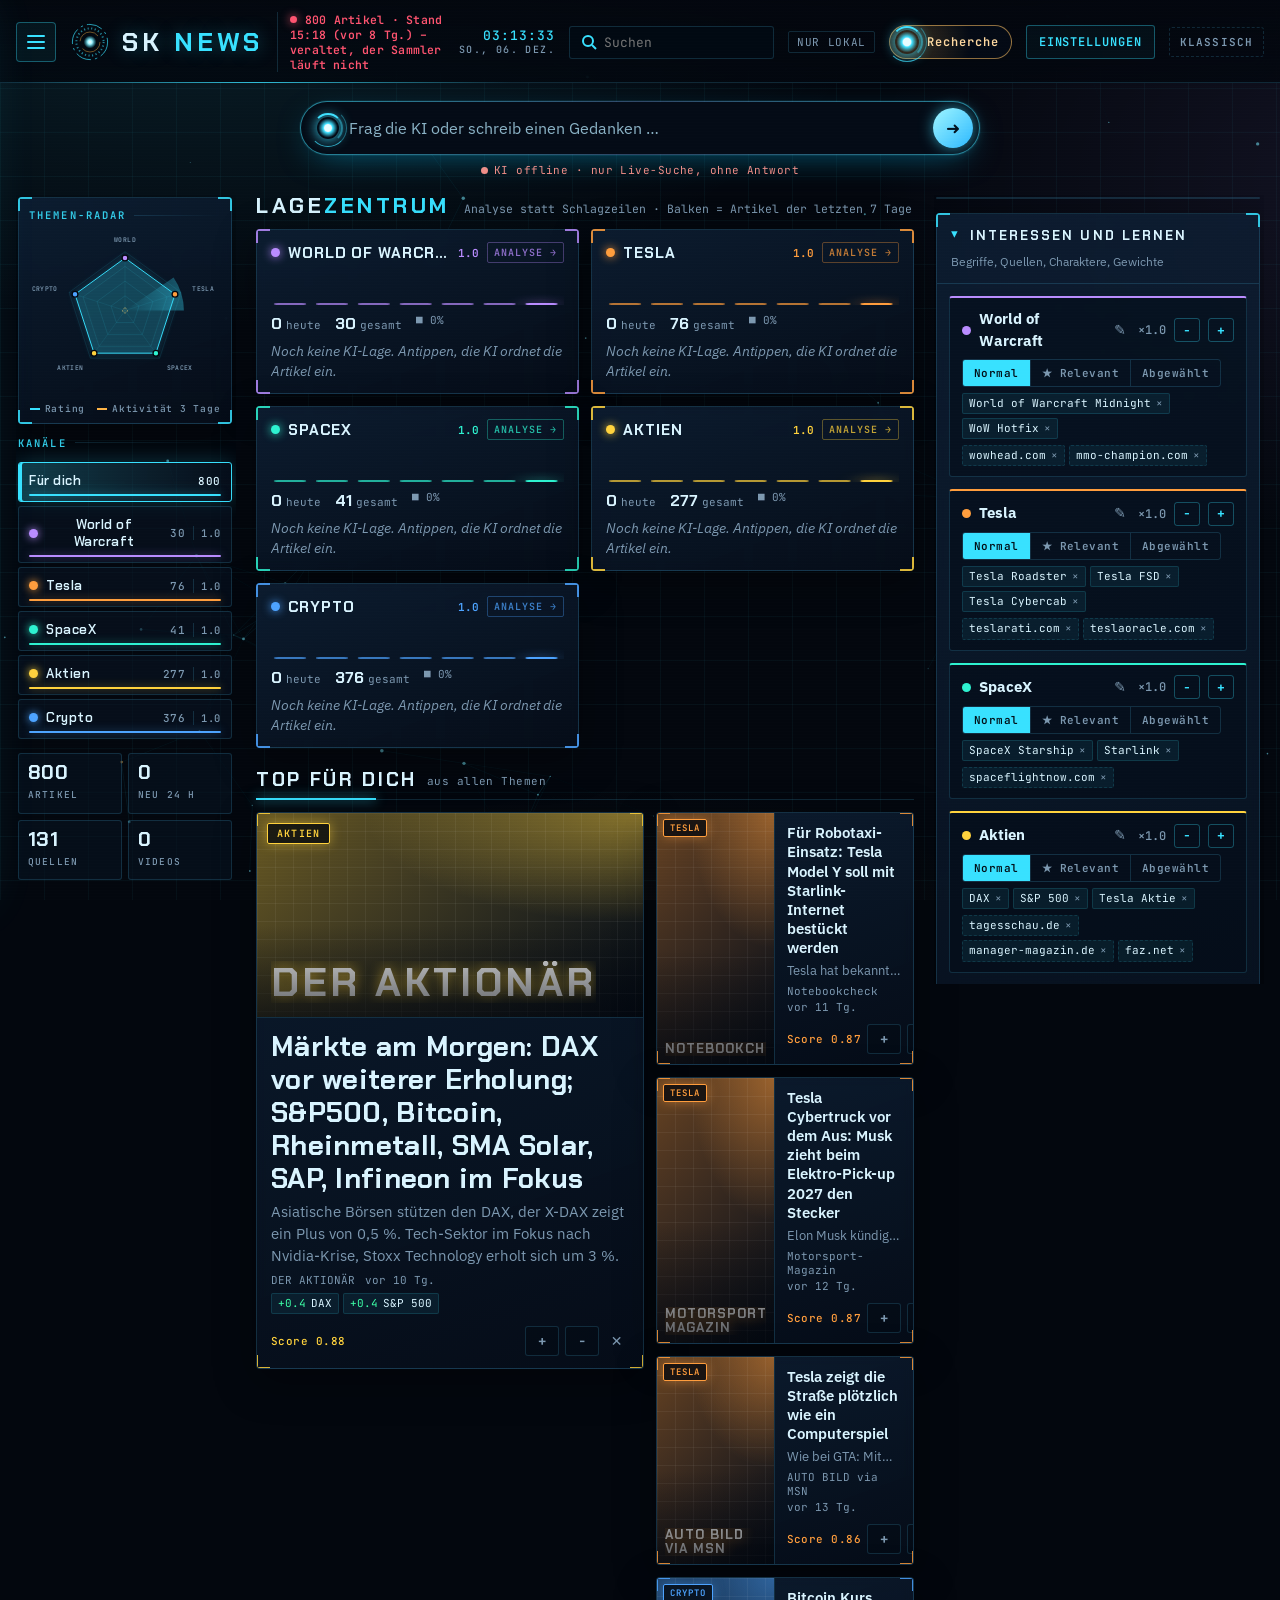
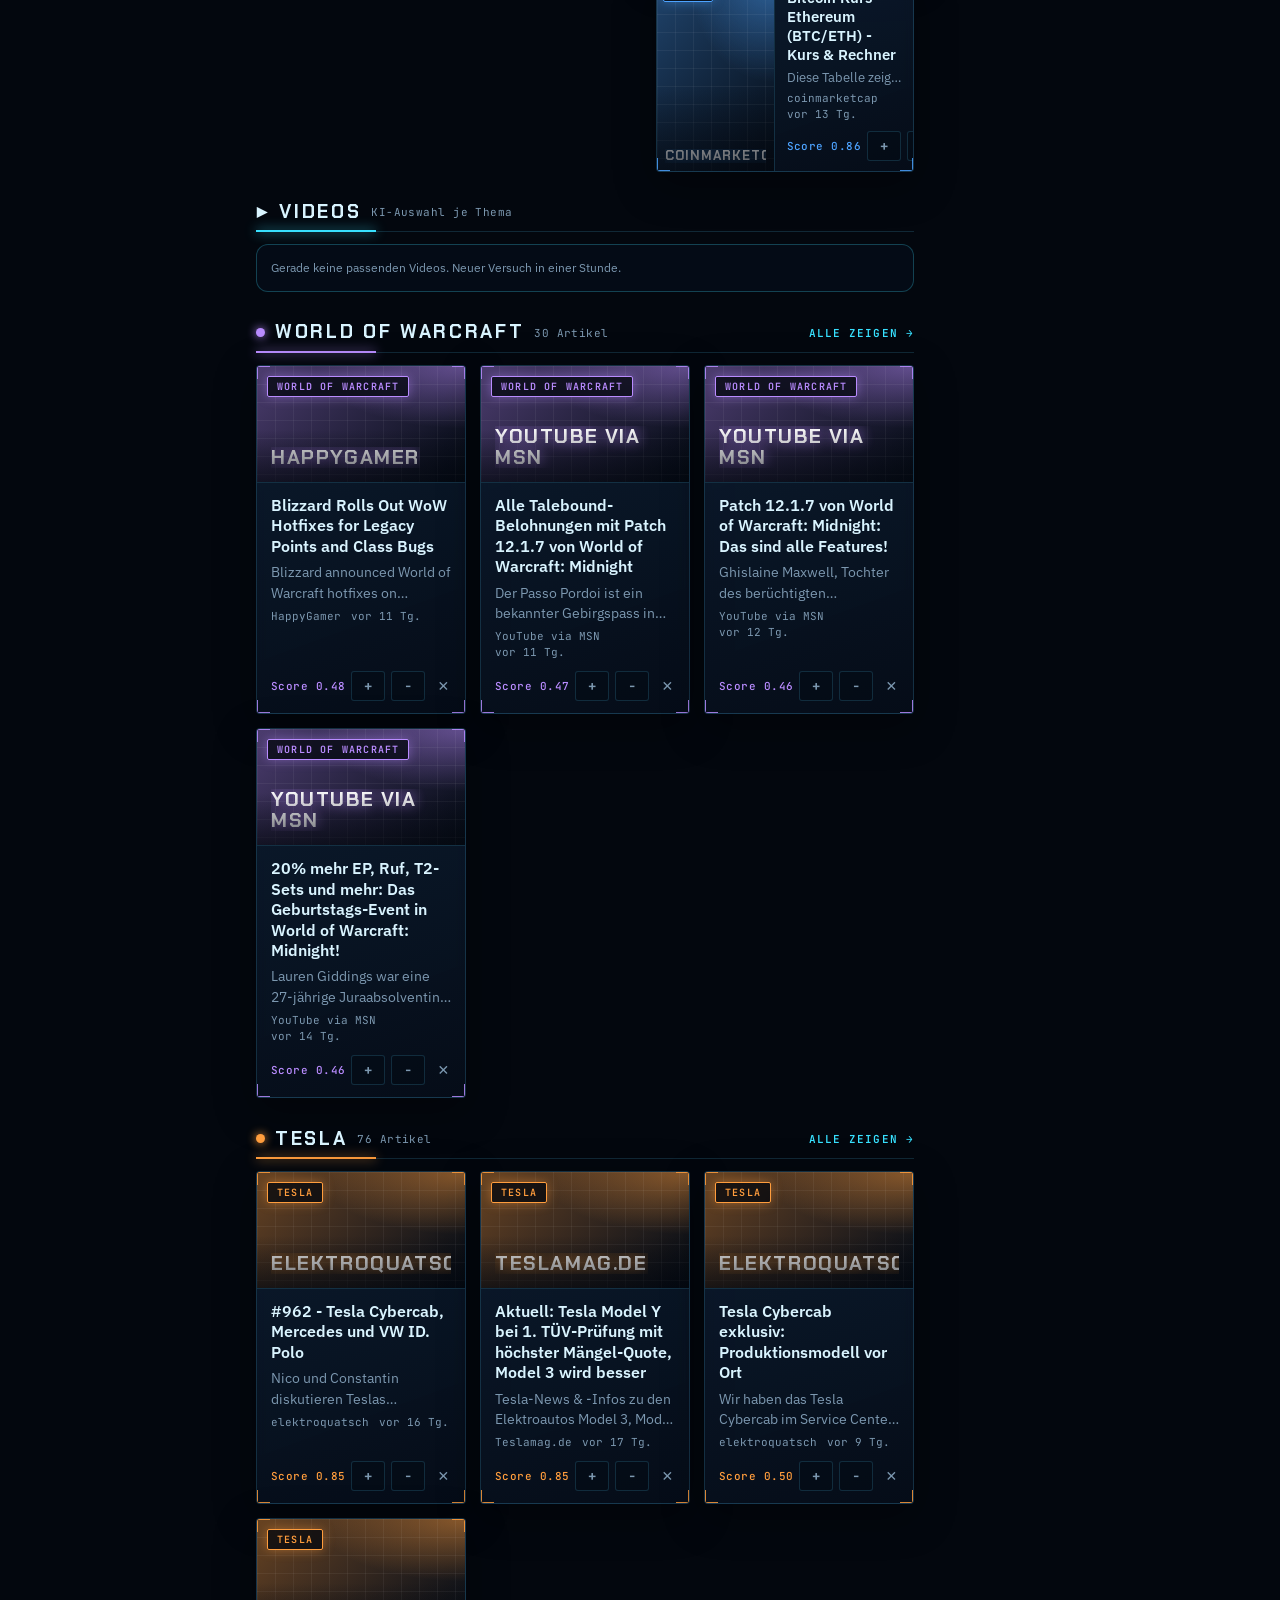
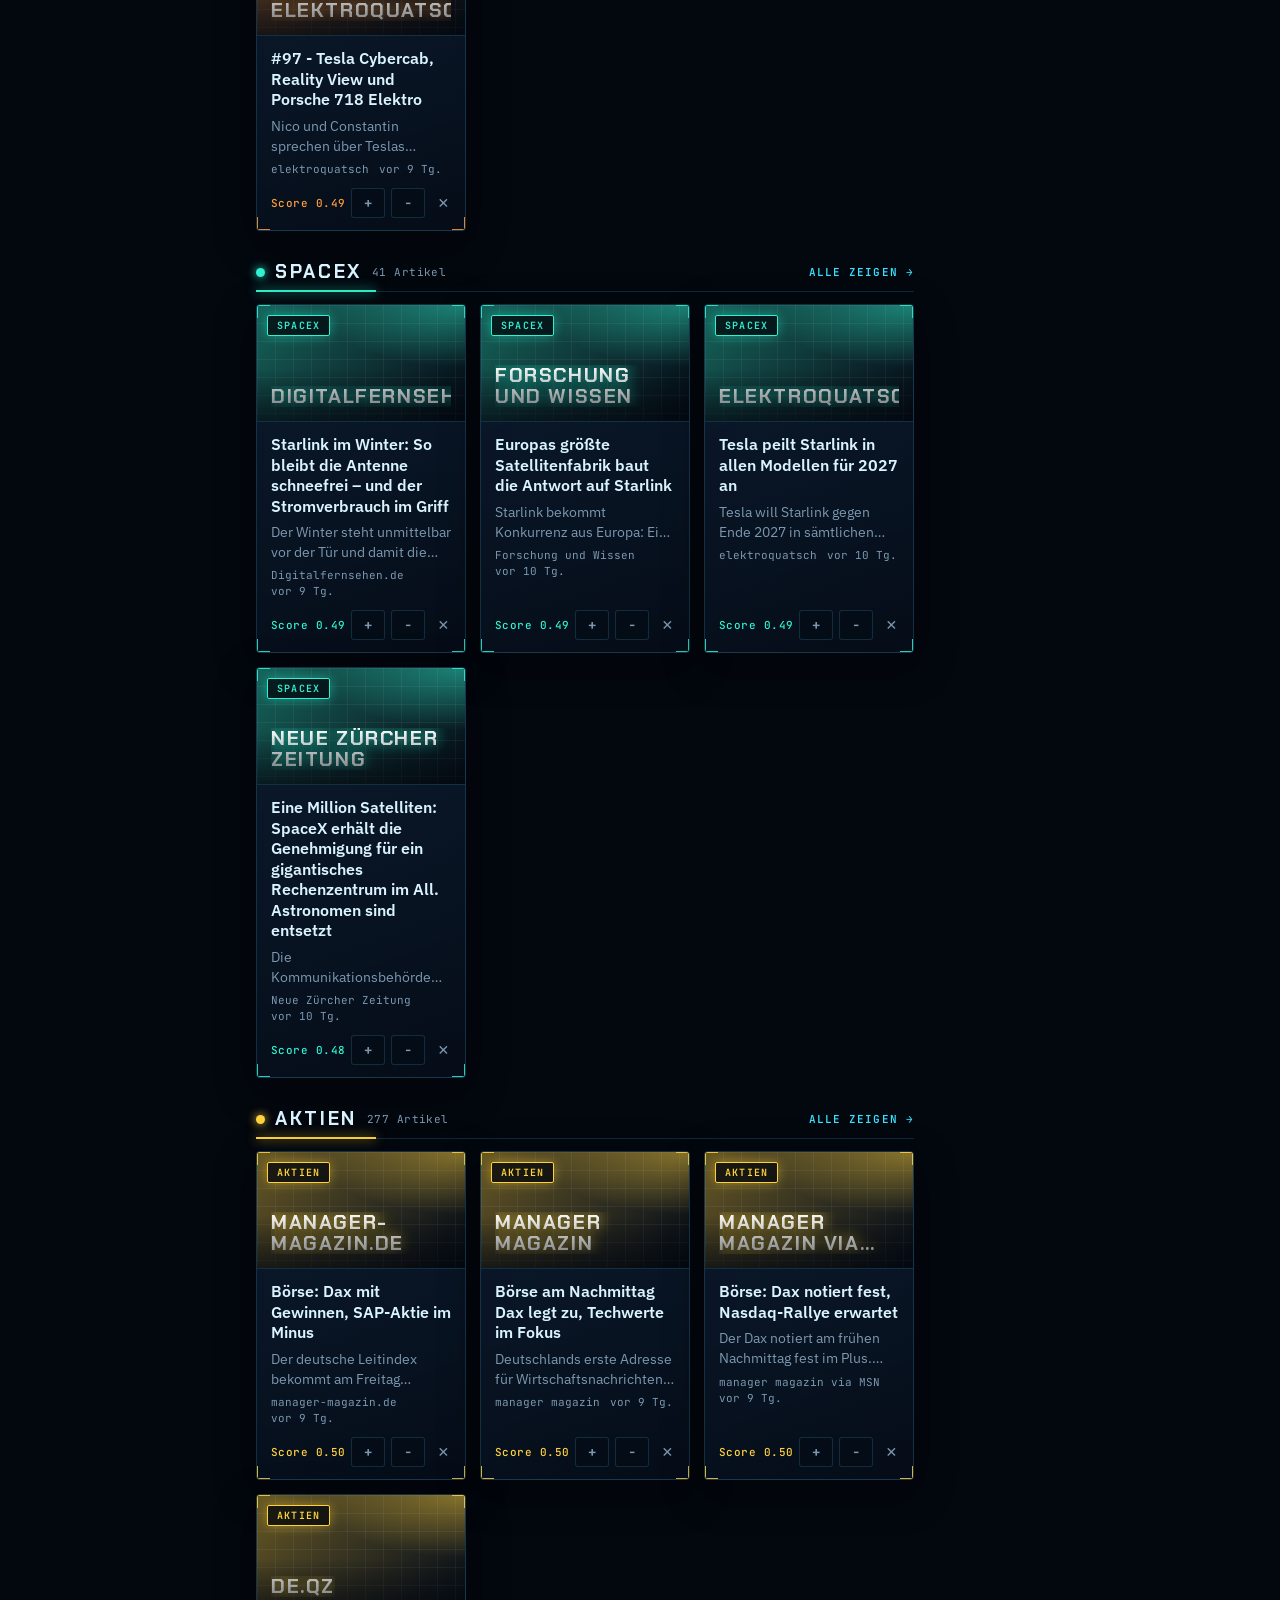
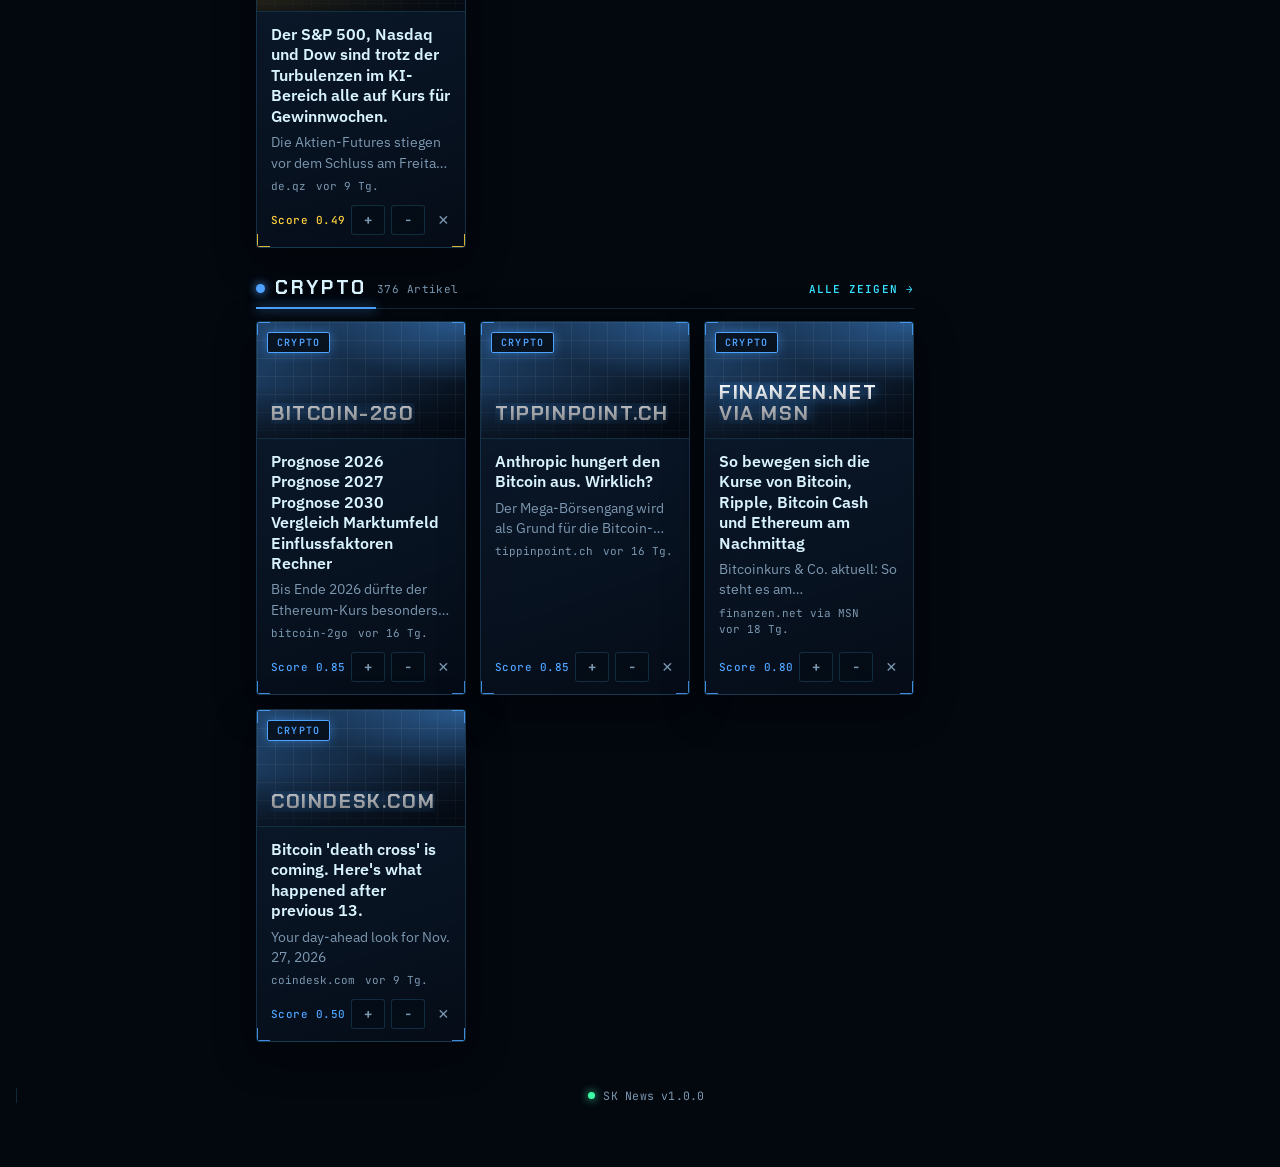
==== commit 167b832a: "Deals im HUD-Design: Preisverlauf je Händler, Trend, Produkt per KI erkennen, Zu Deals aus der Reche" ====
--- a/docs/index.html
+++ b/docs/index.html
@@ -1674,7 +1674,7 @@
         ${yt.html(t.videos, url => c.likes.has(url))}
         ${isLast ? topicRow(t) + searchRow(t) : ""}
         ${isLast && (t.weiter || []).length ? `<div class="chips follow">${t.weiter.map(w => `<button type="button" class="chip take" data-chat-ask="${esc(w)}">↳ ${esc(w)}</button>`).join("")}</div>` : ""}
-        ${isLast ? `<div class="chat-actions">${c.committed ? `<span class="hint">✓ In deiner Info-Welt${c.likes.size ? ` · ${c.likes.size} gelikt` : ""}</span>` : `<button type="button" class="btn" data-chat-commit>Übernehmen</button><span class="hint">oder einfach einen Artikel liken</span>`}<button type="button" class="btn ghost" data-chat-close>Neues Gespräch</button></div>` : ""}
+        ${isLast ? `<div class="chat-actions">${c.committed ? `<span class="hint">✓ In deiner Info-Welt${c.likes.size ? ` · ${c.likes.size} gelikt` : ""}</span>` : `<button type="button" class="btn" data-chat-commit>Übernehmen</button><span class="hint">oder einfach einen Artikel liken</span>`}<a class="btn ghost" href="deals.html?neu=${encodeURIComponent((c.msgs.filter(m => m.rolle === "du").at(-1)?.text || "").slice(0, 200))}" title="Produkt aus diesem Gespräch auf der Deals-Seite beobachten">🏷 Zu Deals</a><button type="button" class="btn ghost" data-chat-close>Neues Gespräch</button></div>` : ""}
         ${t.by ? `<small class="by">${esc(t.by)}</small>` : ""}
       </div>`;
     }
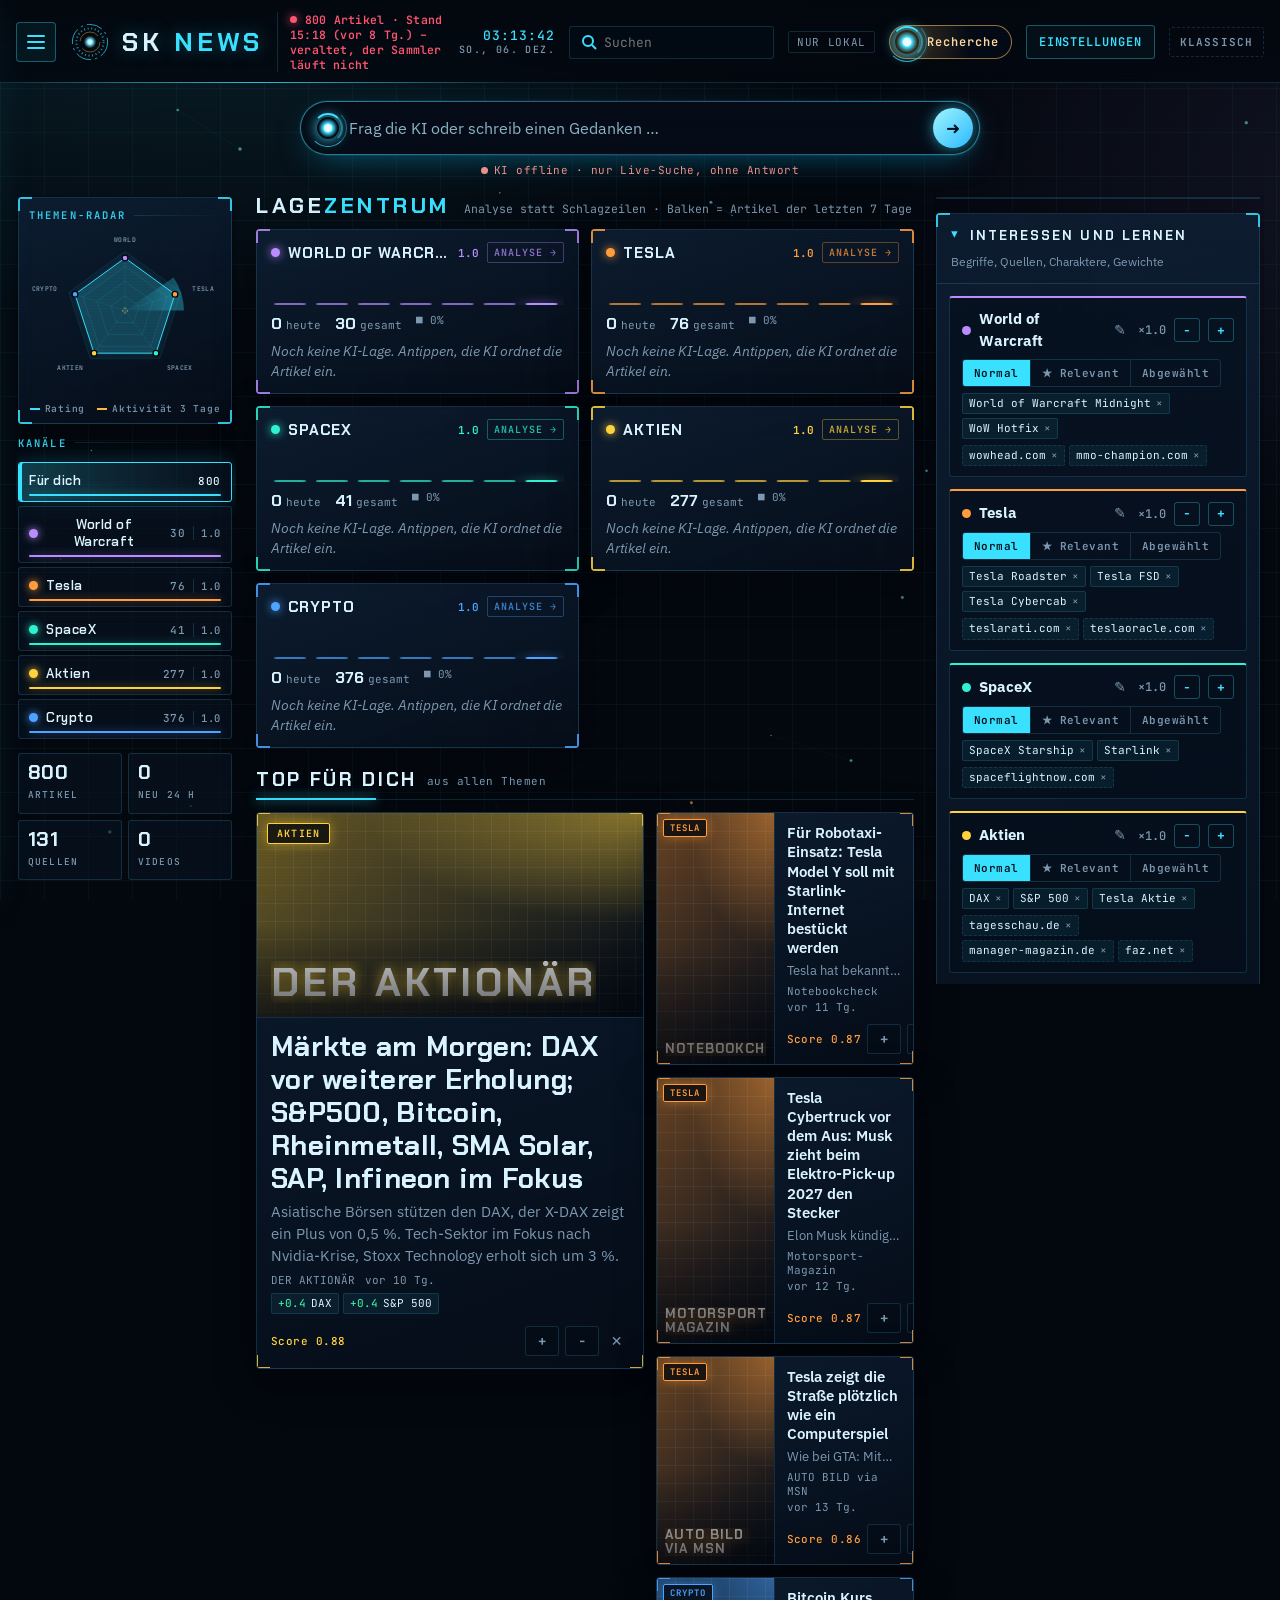
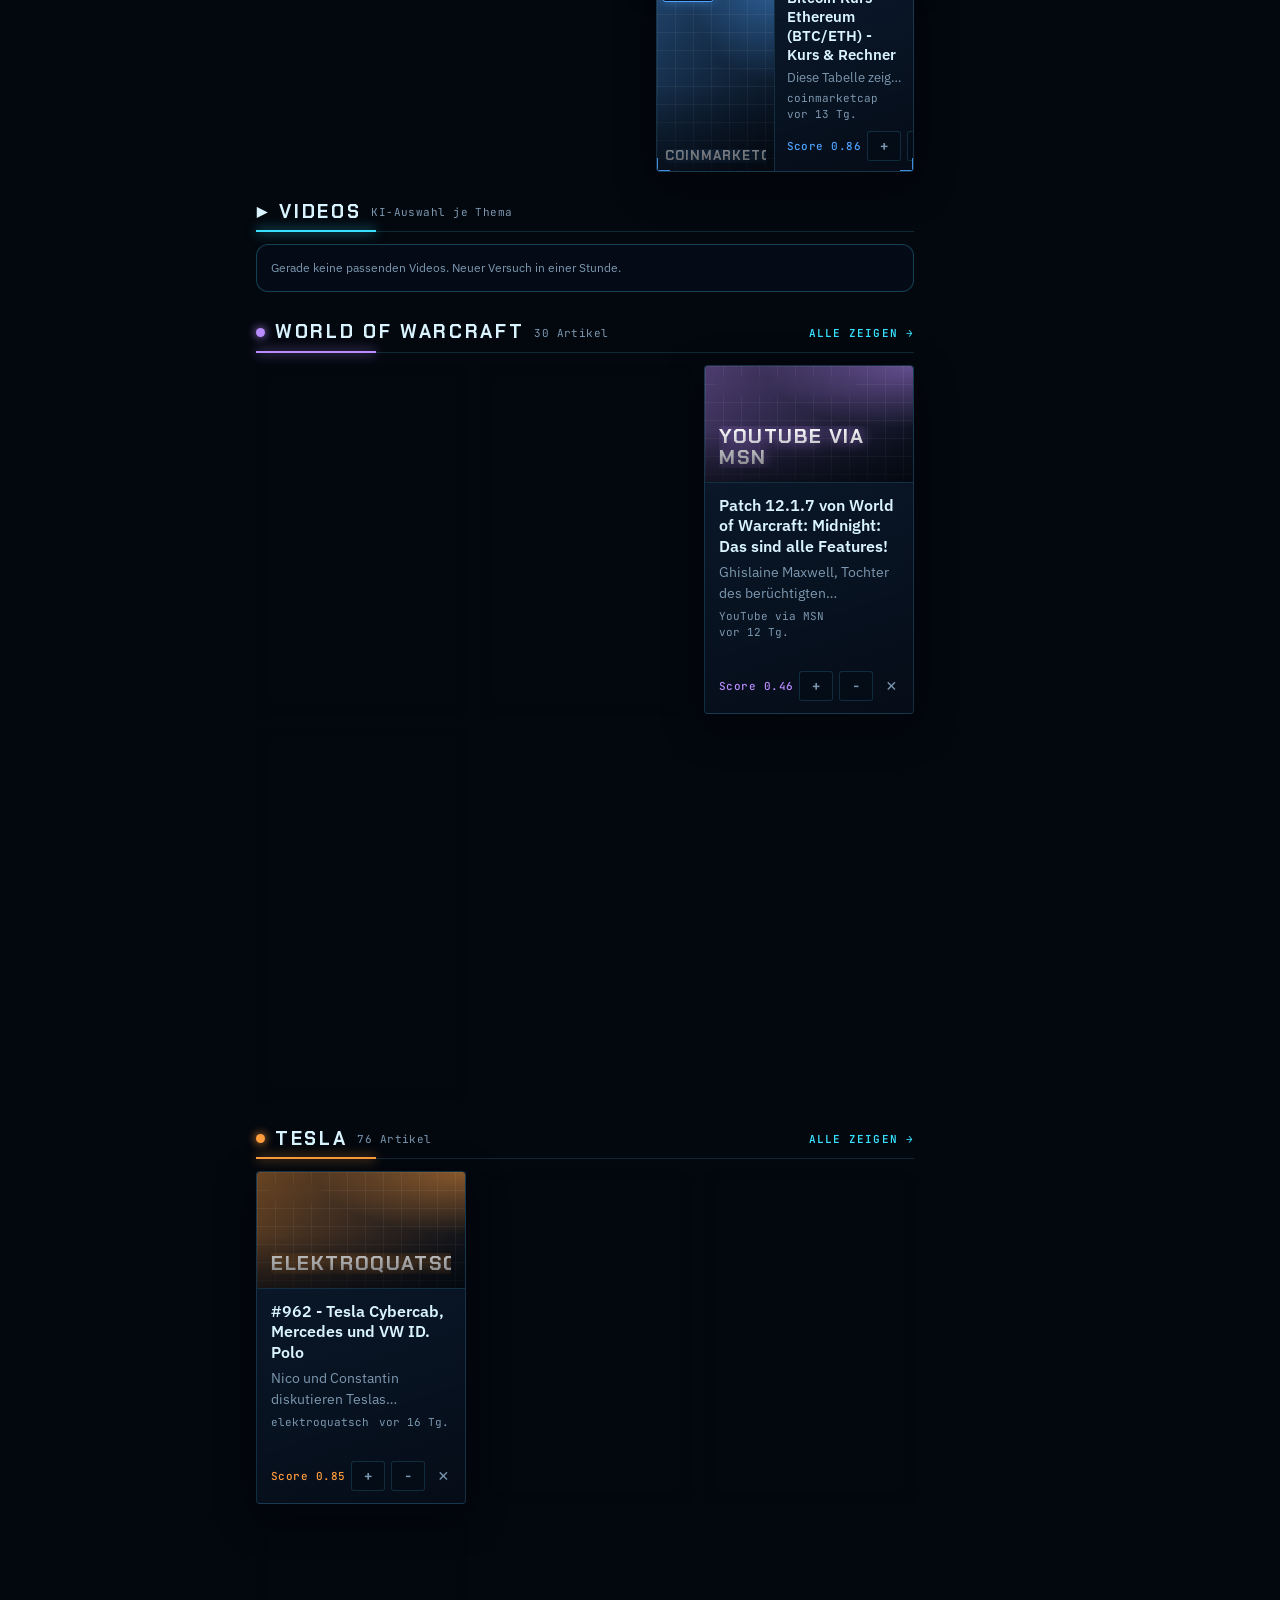
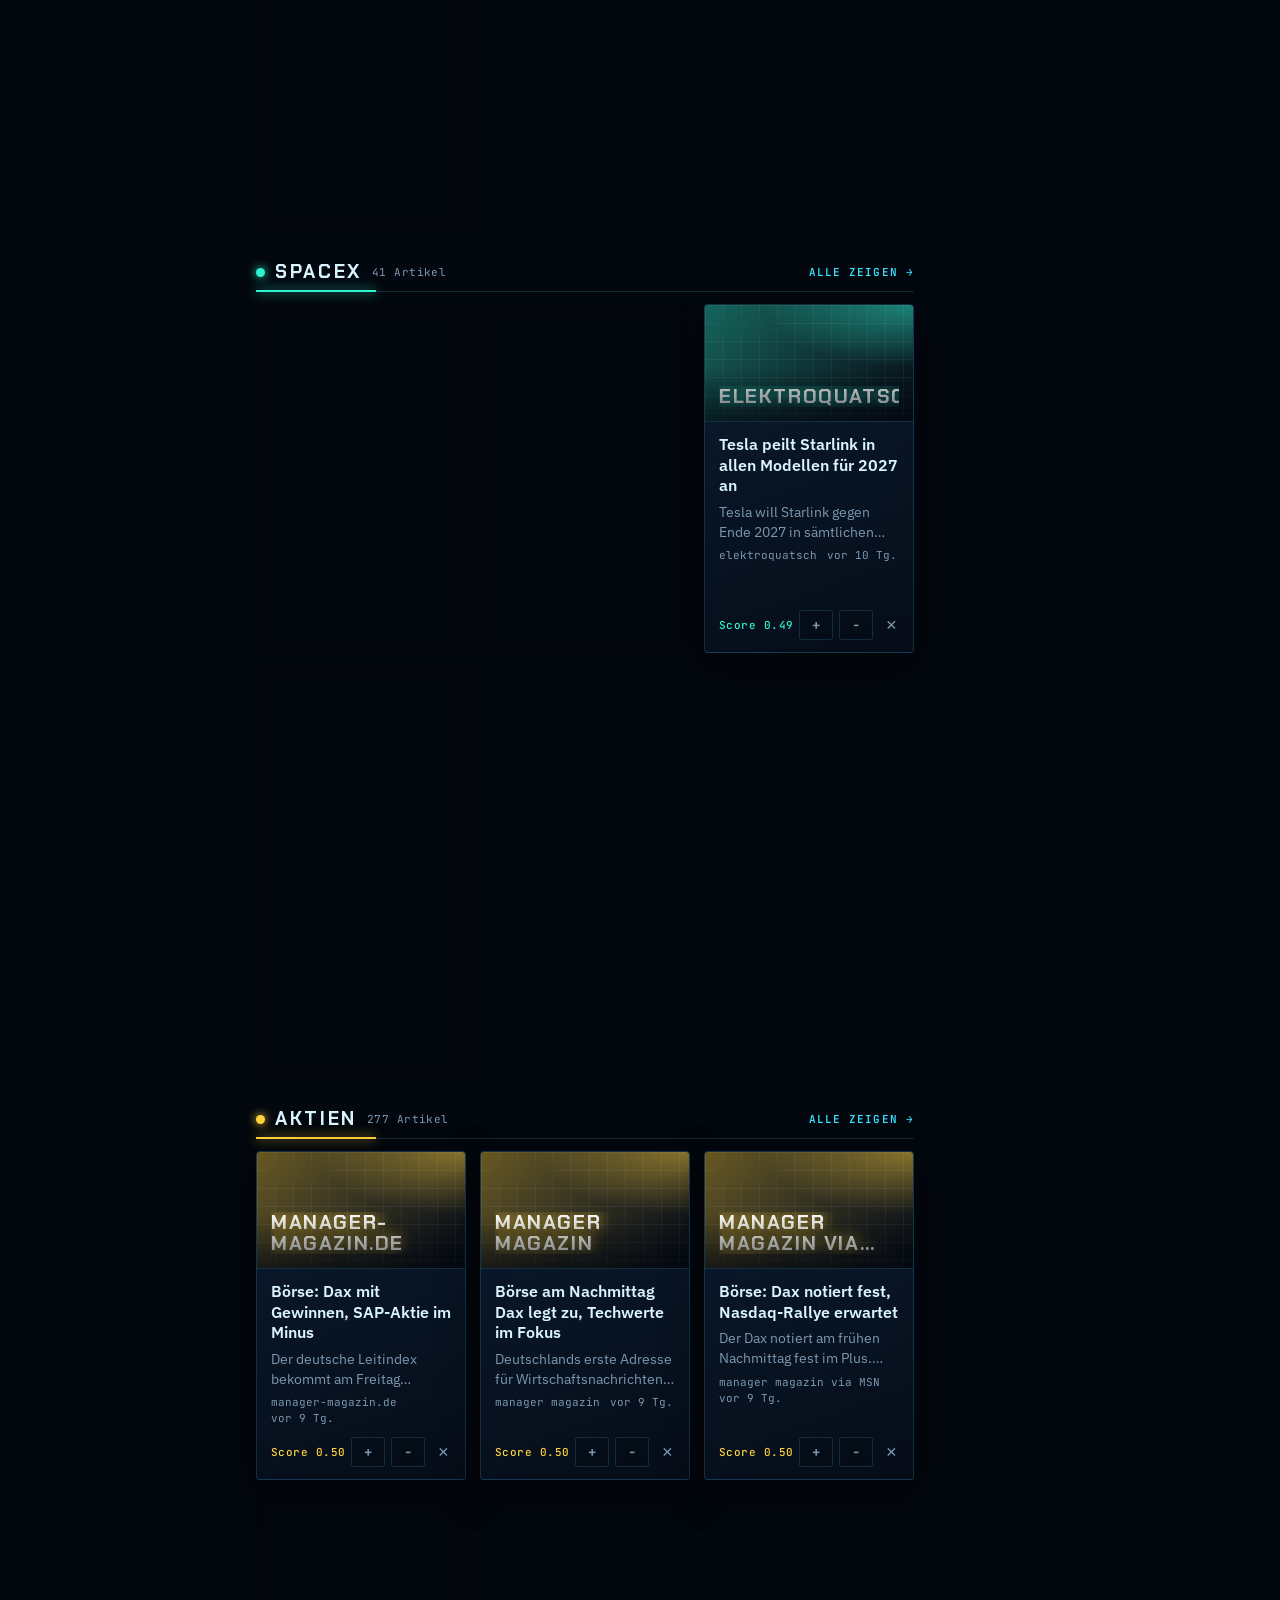
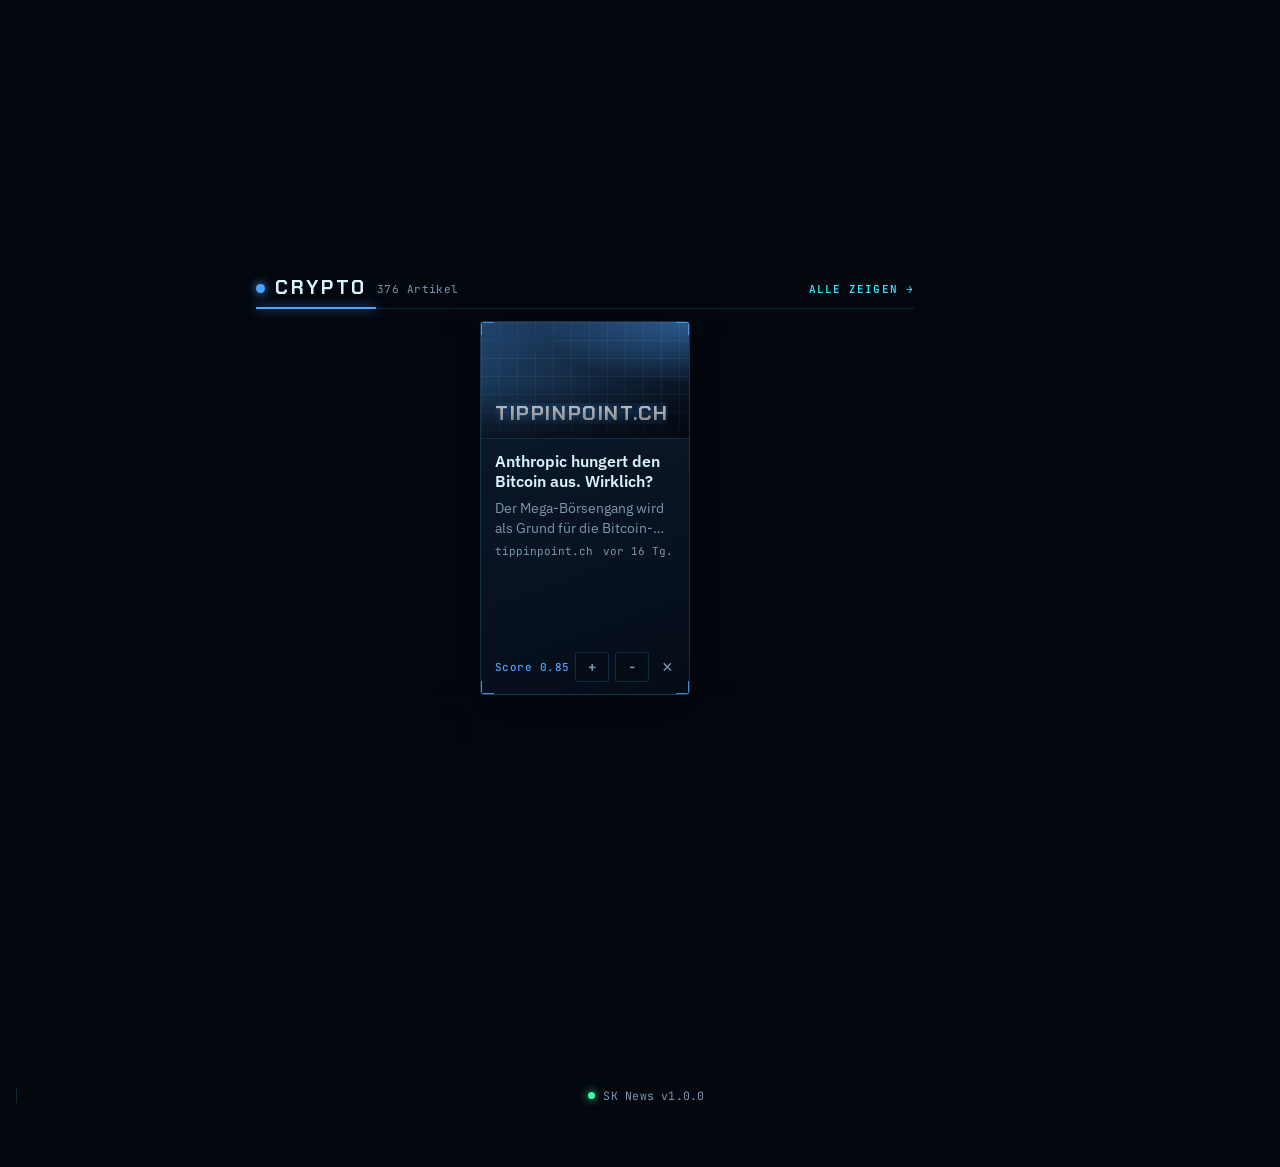
==== commit fc19256e: "main in Login-Branch übernehmen Co-Authored-By: Claude Opus 5.5 <noreply@anthropic.com> Claude-Sessi" ====
--- a/docs/index.html
+++ b/docs/index.html
@@ -1674,7 +1674,7 @@
         ${yt.html(t.videos, url => c.likes.has(url))}
         ${isLast ? topicRow(t) + searchRow(t) : ""}
         ${isLast && (t.weiter || []).length ? `<div class="chips follow">${t.weiter.map(w => `<button type="button" class="chip take" data-chat-ask="${esc(w)}">↳ ${esc(w)}</button>`).join("")}</div>` : ""}
-        ${isLast ? `<div class="chat-actions">${c.committed ? `<span class="hint">✓ In deiner Info-Welt${c.likes.size ? ` · ${c.likes.size} gelikt` : ""}</span>` : `<button type="button" class="btn" data-chat-commit>Übernehmen</button><span class="hint">oder einfach einen Artikel liken</span>`}<a class="btn ghost" href="deals.html?neu=${encodeURIComponent((c.msgs.filter(m => m.rolle === "du").at(-1)?.text || "").slice(0, 200))}" title="Produkt aus diesem Gespräch auf der Deals-Seite beobachten">🏷 Zu Deals</a><button type="button" class="btn ghost" data-chat-close>Neues Gespräch</button></div>` : ""}
+        ${isLast ? `<div class="chat-actions">${c.committed ? `<span class="hint">✓ In deiner Info-Welt${c.likes.size ? ` · ${c.likes.size} gelikt` : ""}</span>` : `<button type="button" class="btn" data-chat-commit>Übernehmen</button><span class="hint">oder einfach einen Artikel liken</span>`}<button type="button" class="btn ghost" data-chat-close>Neues Gespräch</button></div>` : ""}
         ${t.by ? `<small class="by">${esc(t.by)}</small>` : ""}
       </div>`;
     }
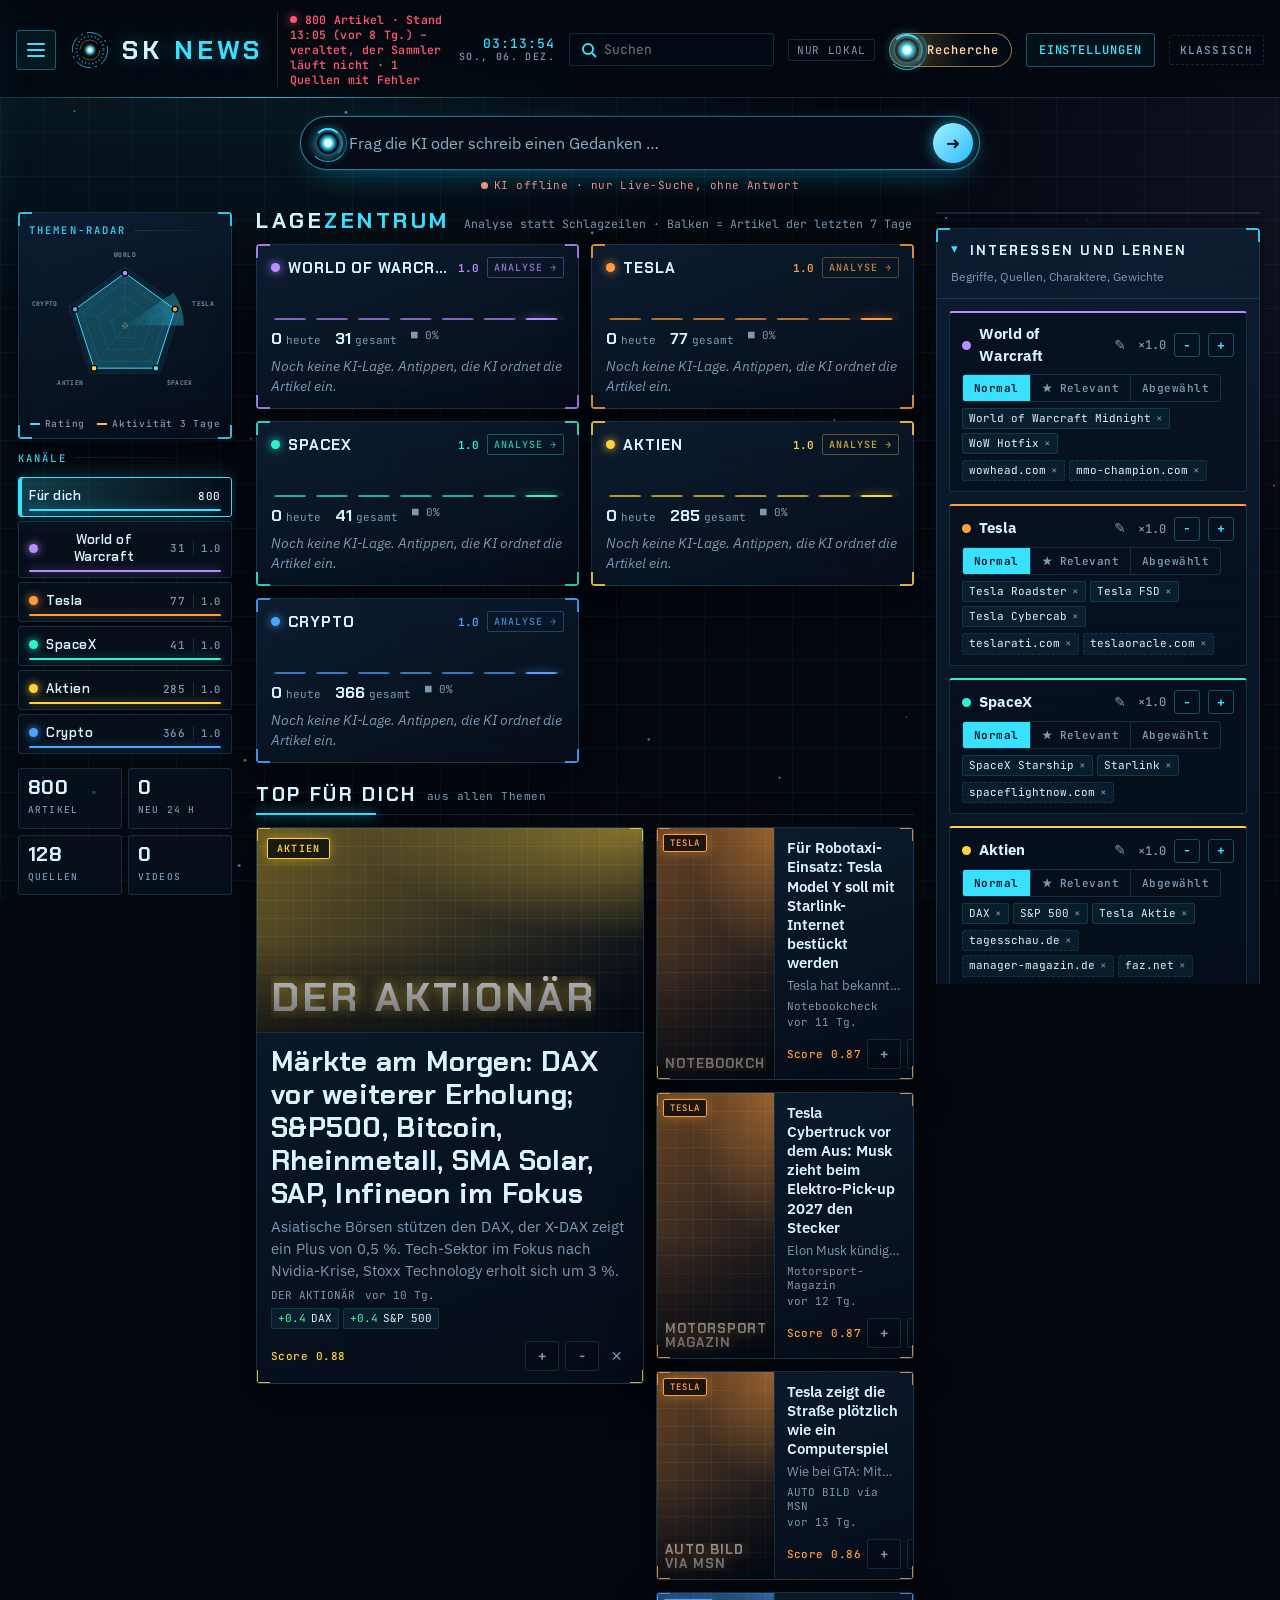
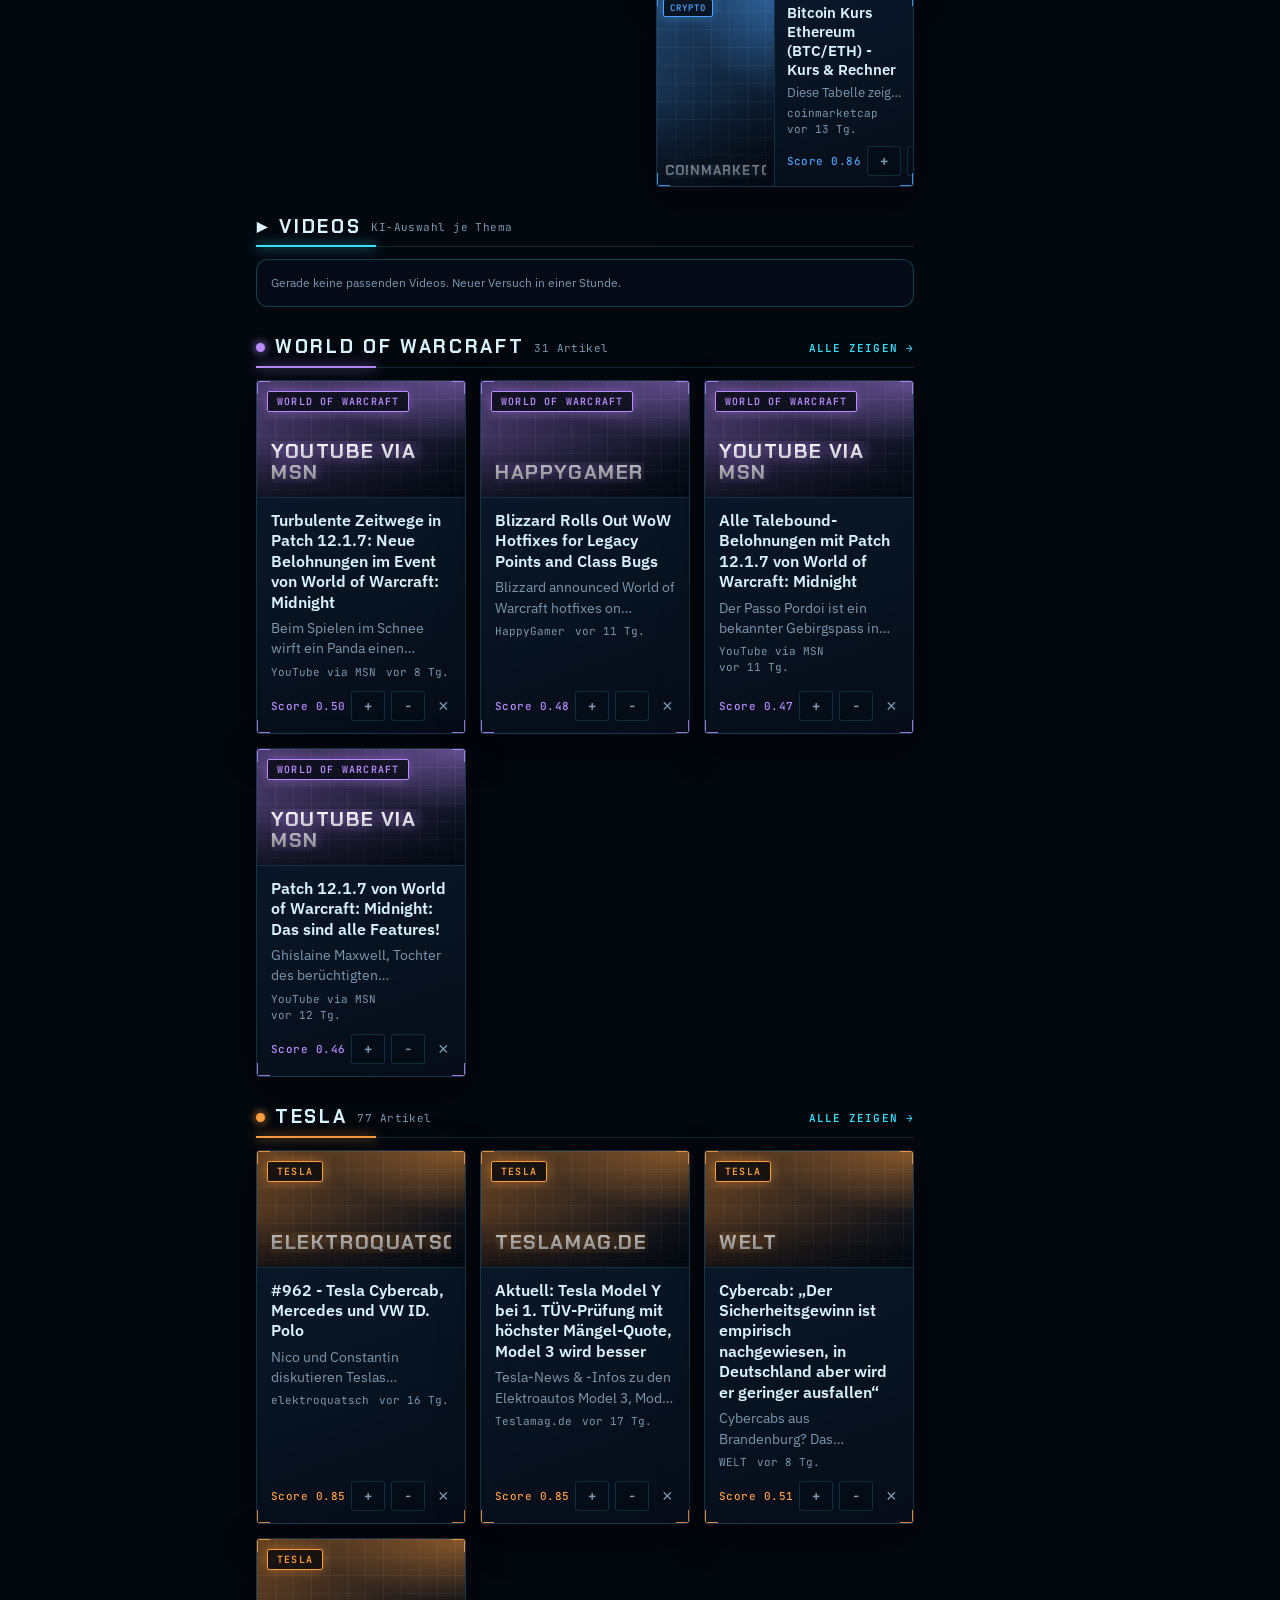
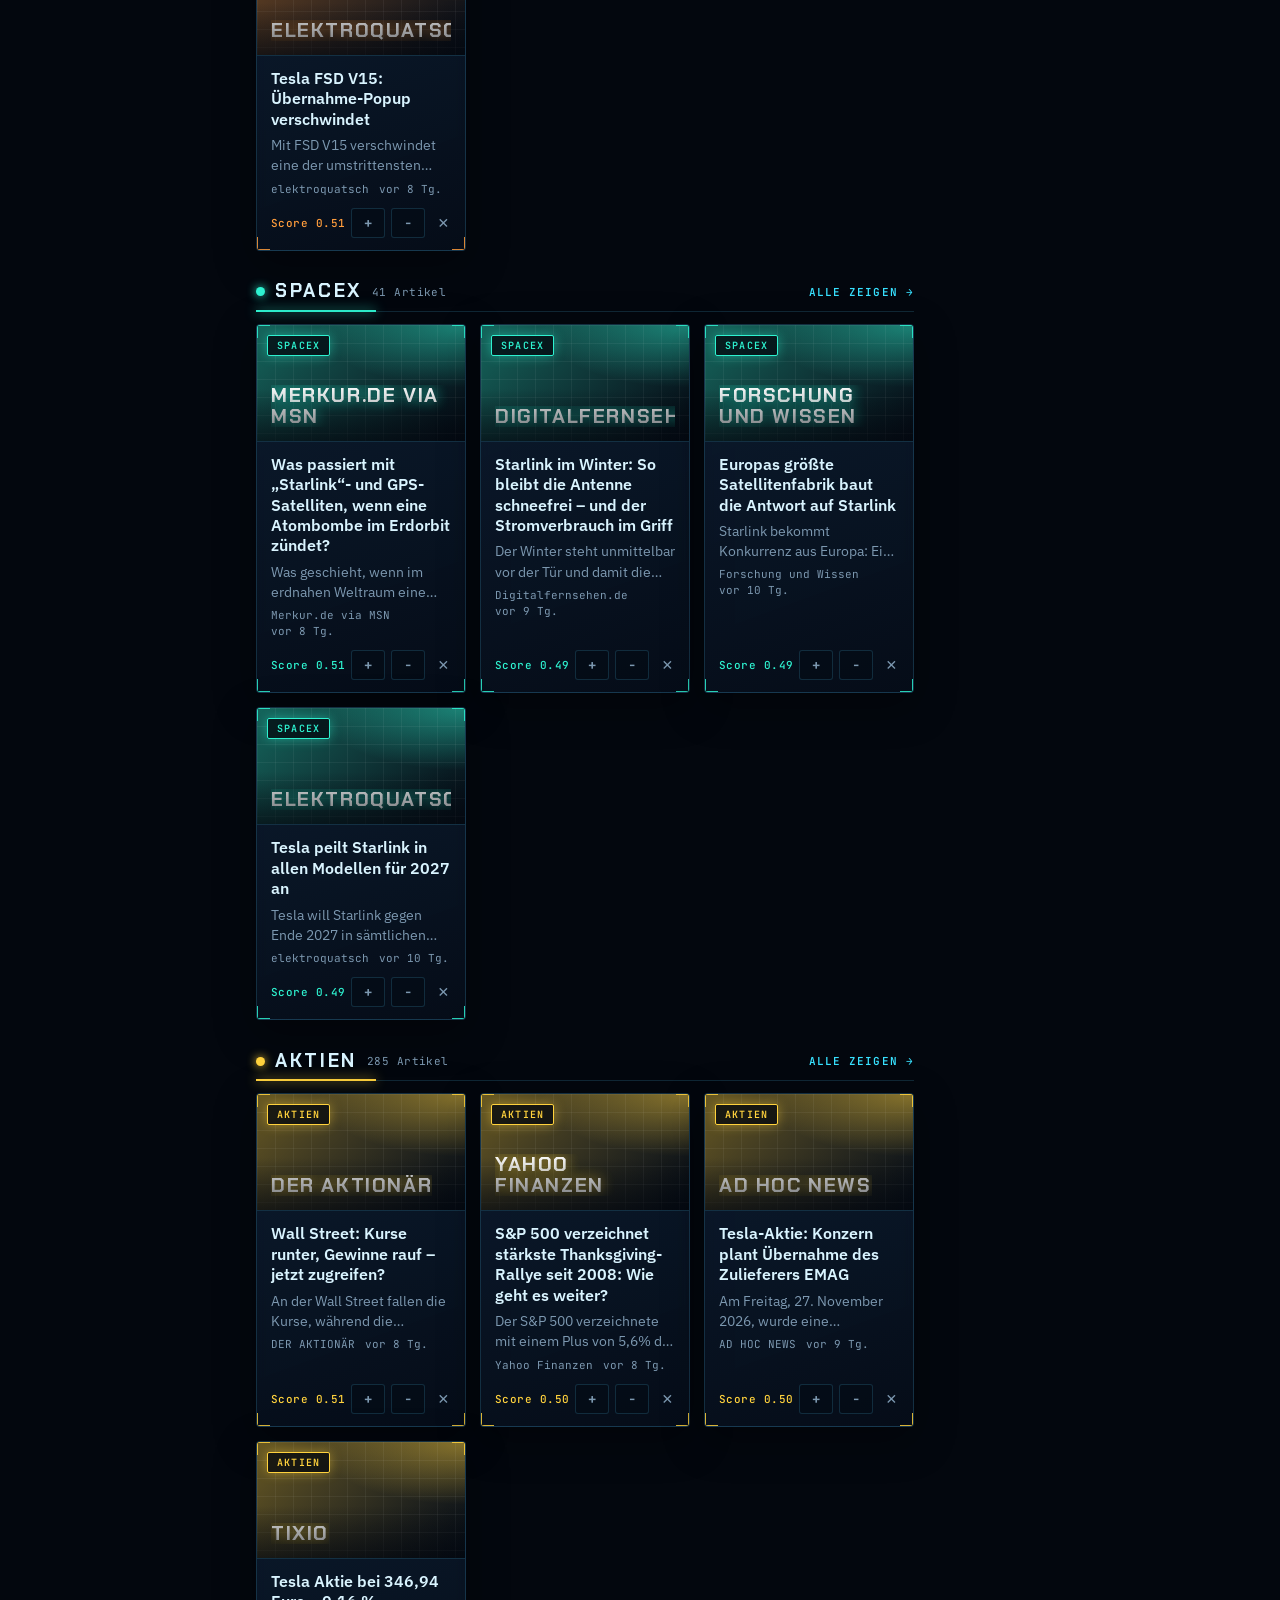
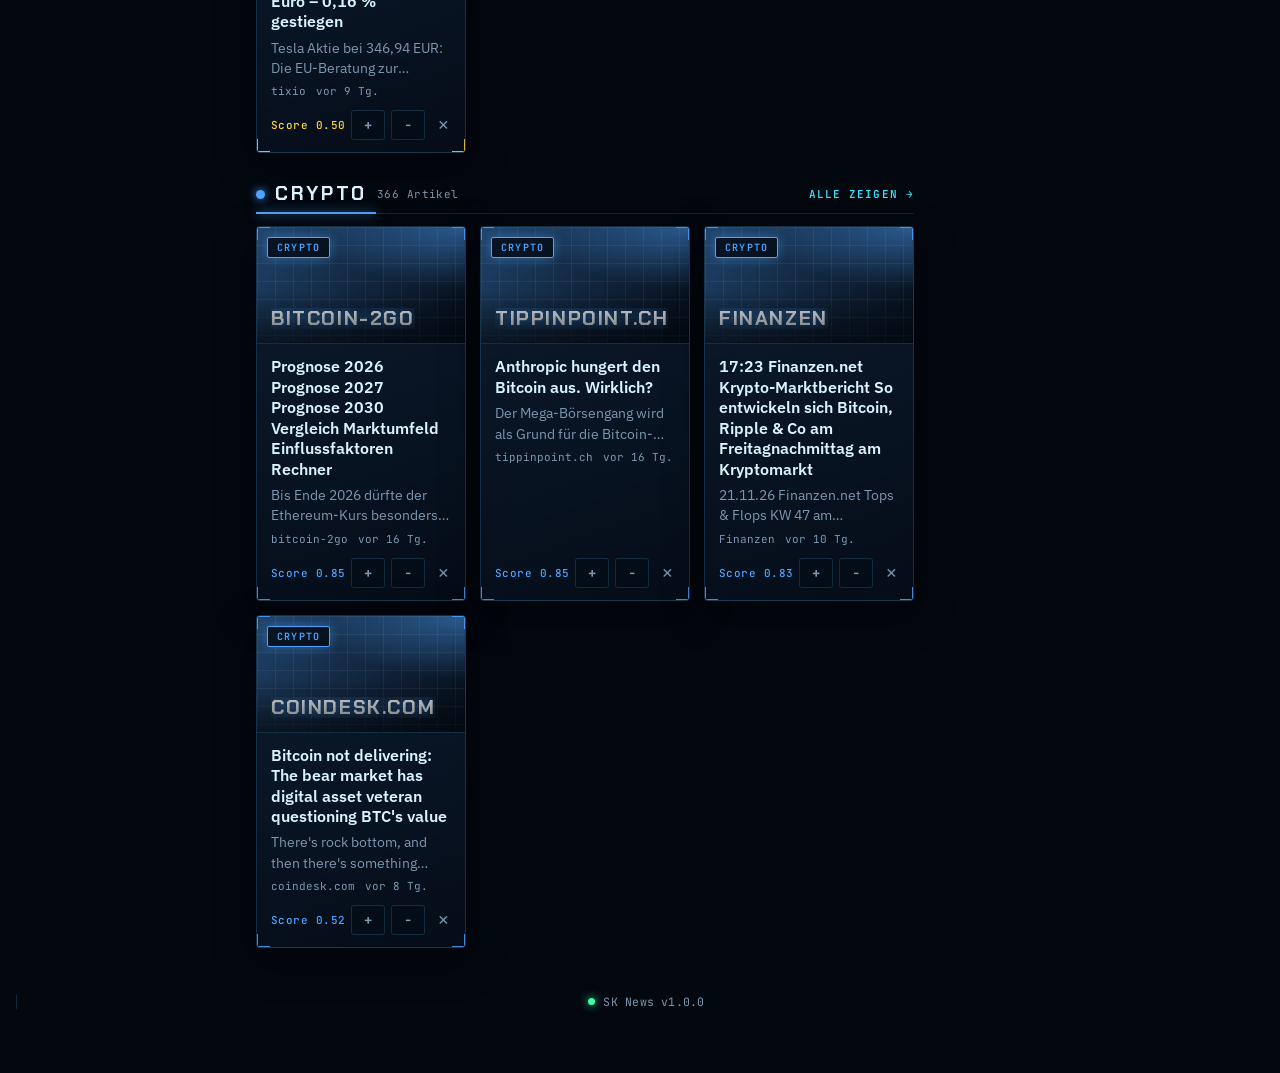
==== commit b9bdc46c: "Merge pull request #23 from scottyblue77/claude/project-thread-30wfkr Deals im HUD-Design mit Preisv" ====
--- a/docs/index.html
+++ b/docs/index.html
@@ -1674,7 +1674,7 @@
         ${yt.html(t.videos, url => c.likes.has(url))}
         ${isLast ? topicRow(t) + searchRow(t) : ""}
         ${isLast && (t.weiter || []).length ? `<div class="chips follow">${t.weiter.map(w => `<button type="button" class="chip take" data-chat-ask="${esc(w)}">↳ ${esc(w)}</button>`).join("")}</div>` : ""}
-        ${isLast ? `<div class="chat-actions">${c.committed ? `<span class="hint">✓ In deiner Info-Welt${c.likes.size ? ` · ${c.likes.size} gelikt` : ""}</span>` : `<button type="button" class="btn" data-chat-commit>Übernehmen</button><span class="hint">oder einfach einen Artikel liken</span>`}<button type="button" class="btn ghost" data-chat-close>Neues Gespräch</button></div>` : ""}
+        ${isLast ? `<div class="chat-actions">${c.committed ? `<span class="hint">✓ In deiner Info-Welt${c.likes.size ? ` · ${c.likes.size} gelikt` : ""}</span>` : `<button type="button" class="btn" data-chat-commit>Übernehmen</button><span class="hint">oder einfach einen Artikel liken</span>`}<a class="btn ghost" href="deals.html?neu=${encodeURIComponent((c.msgs.filter(m => m.rolle === "du").at(-1)?.text || "").slice(0, 200))}" title="Produkt aus diesem Gespräch auf der Deals-Seite beobachten">🏷 Zu Deals</a><button type="button" class="btn ghost" data-chat-close>Neues Gespräch</button></div>` : ""}
         ${t.by ? `<small class="by">${esc(t.by)}</small>` : ""}
       </div>`;
     }
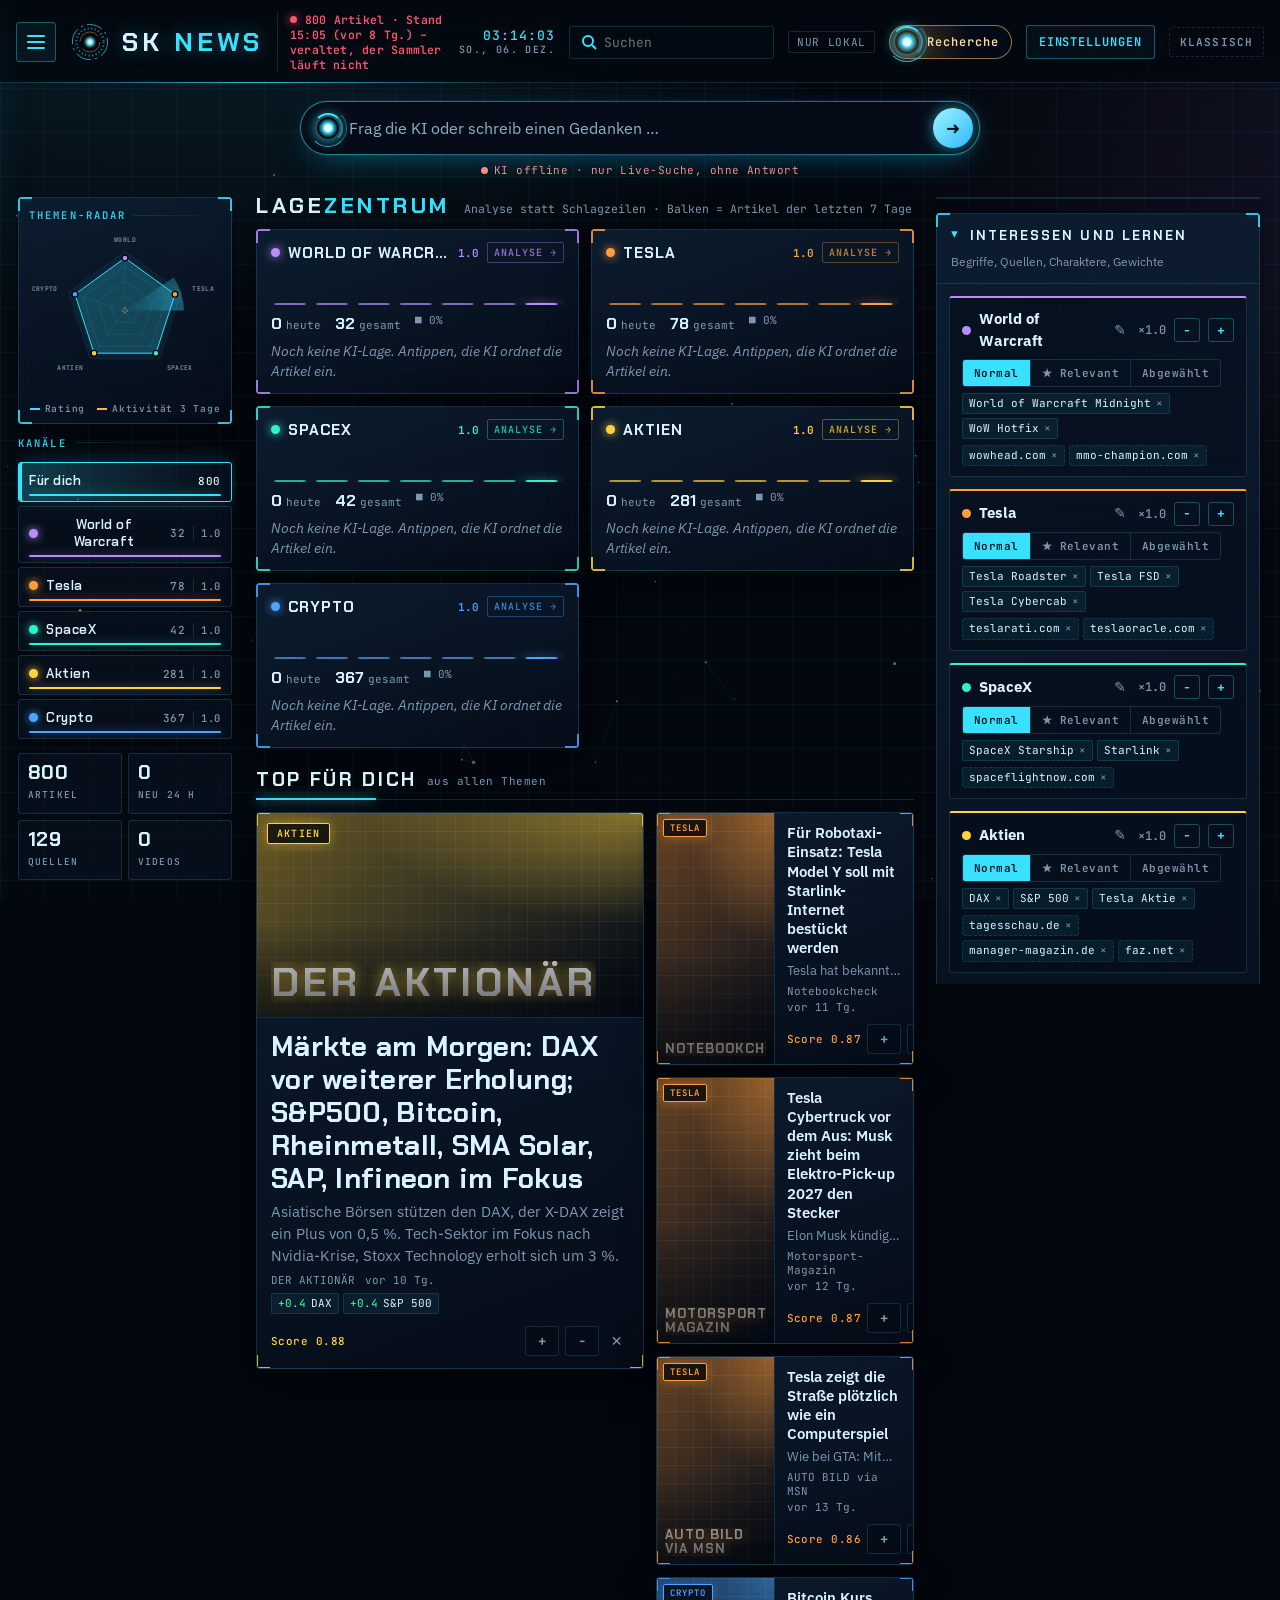
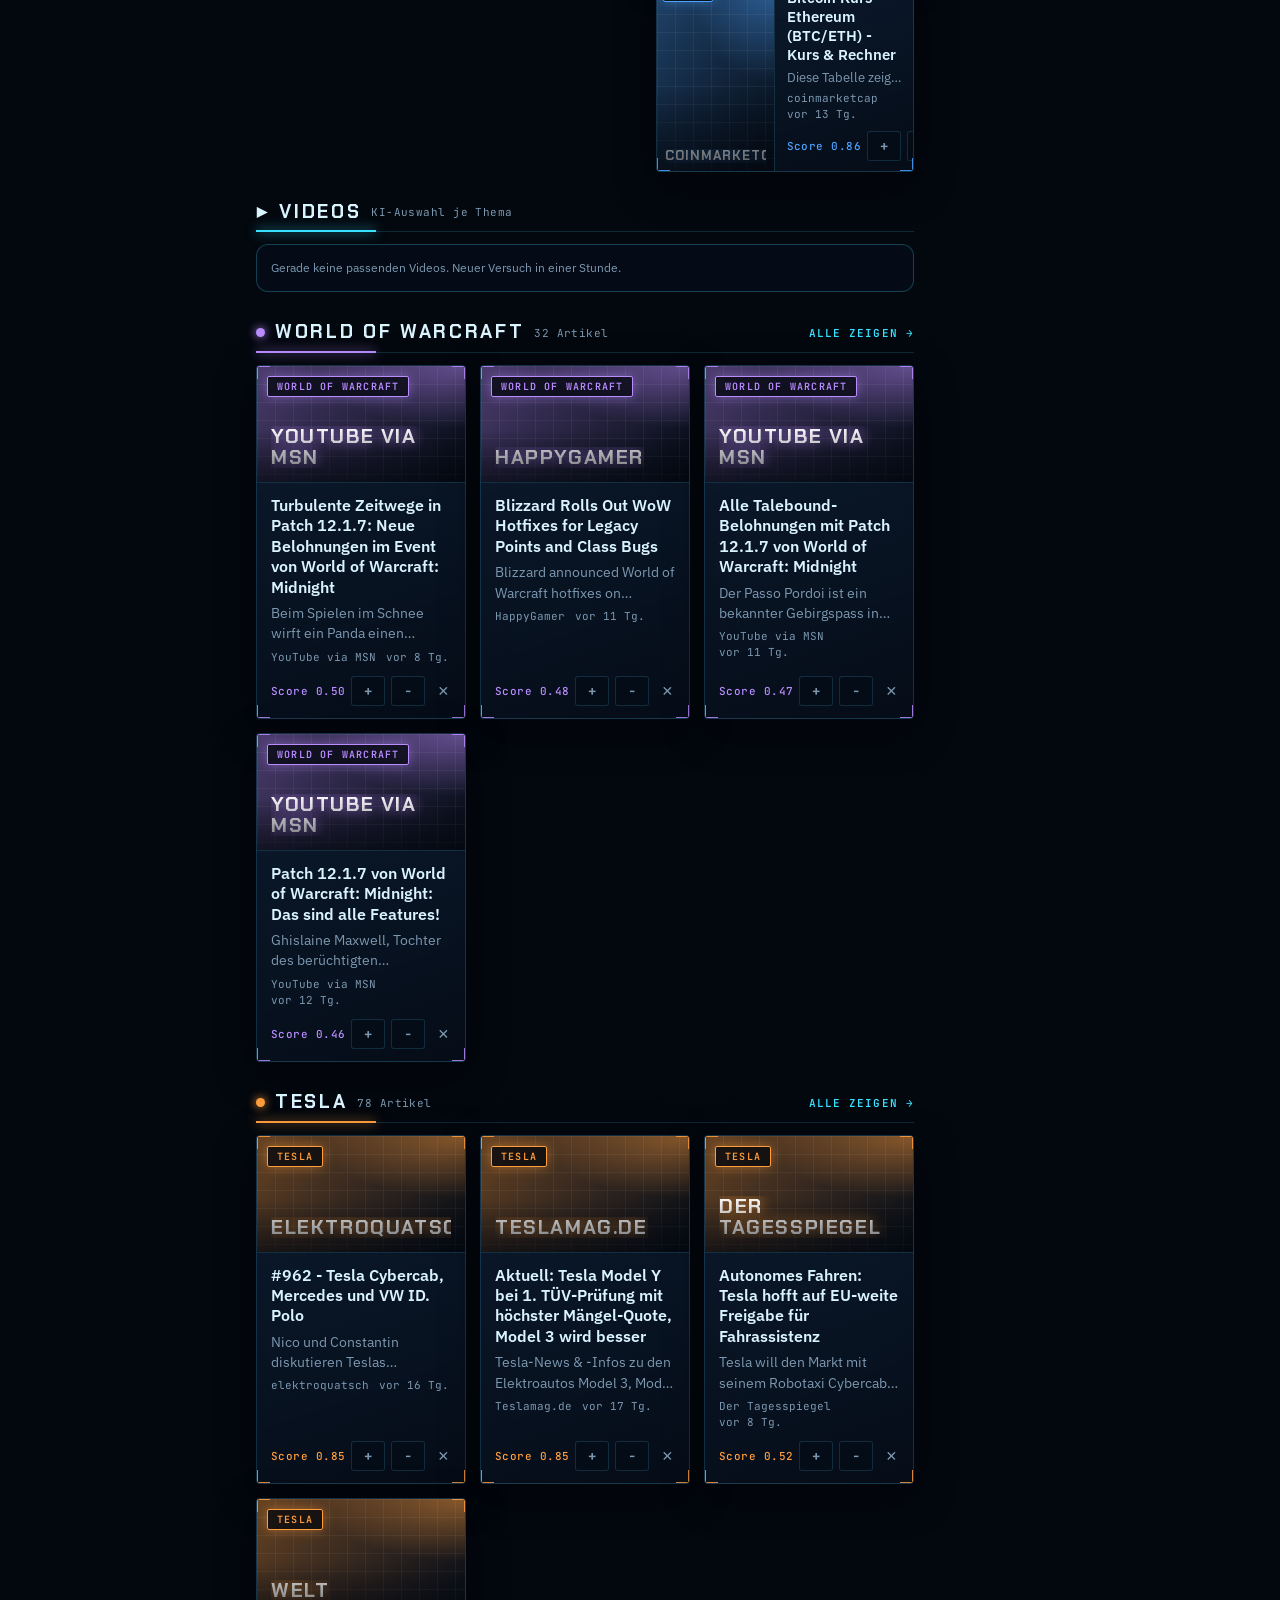
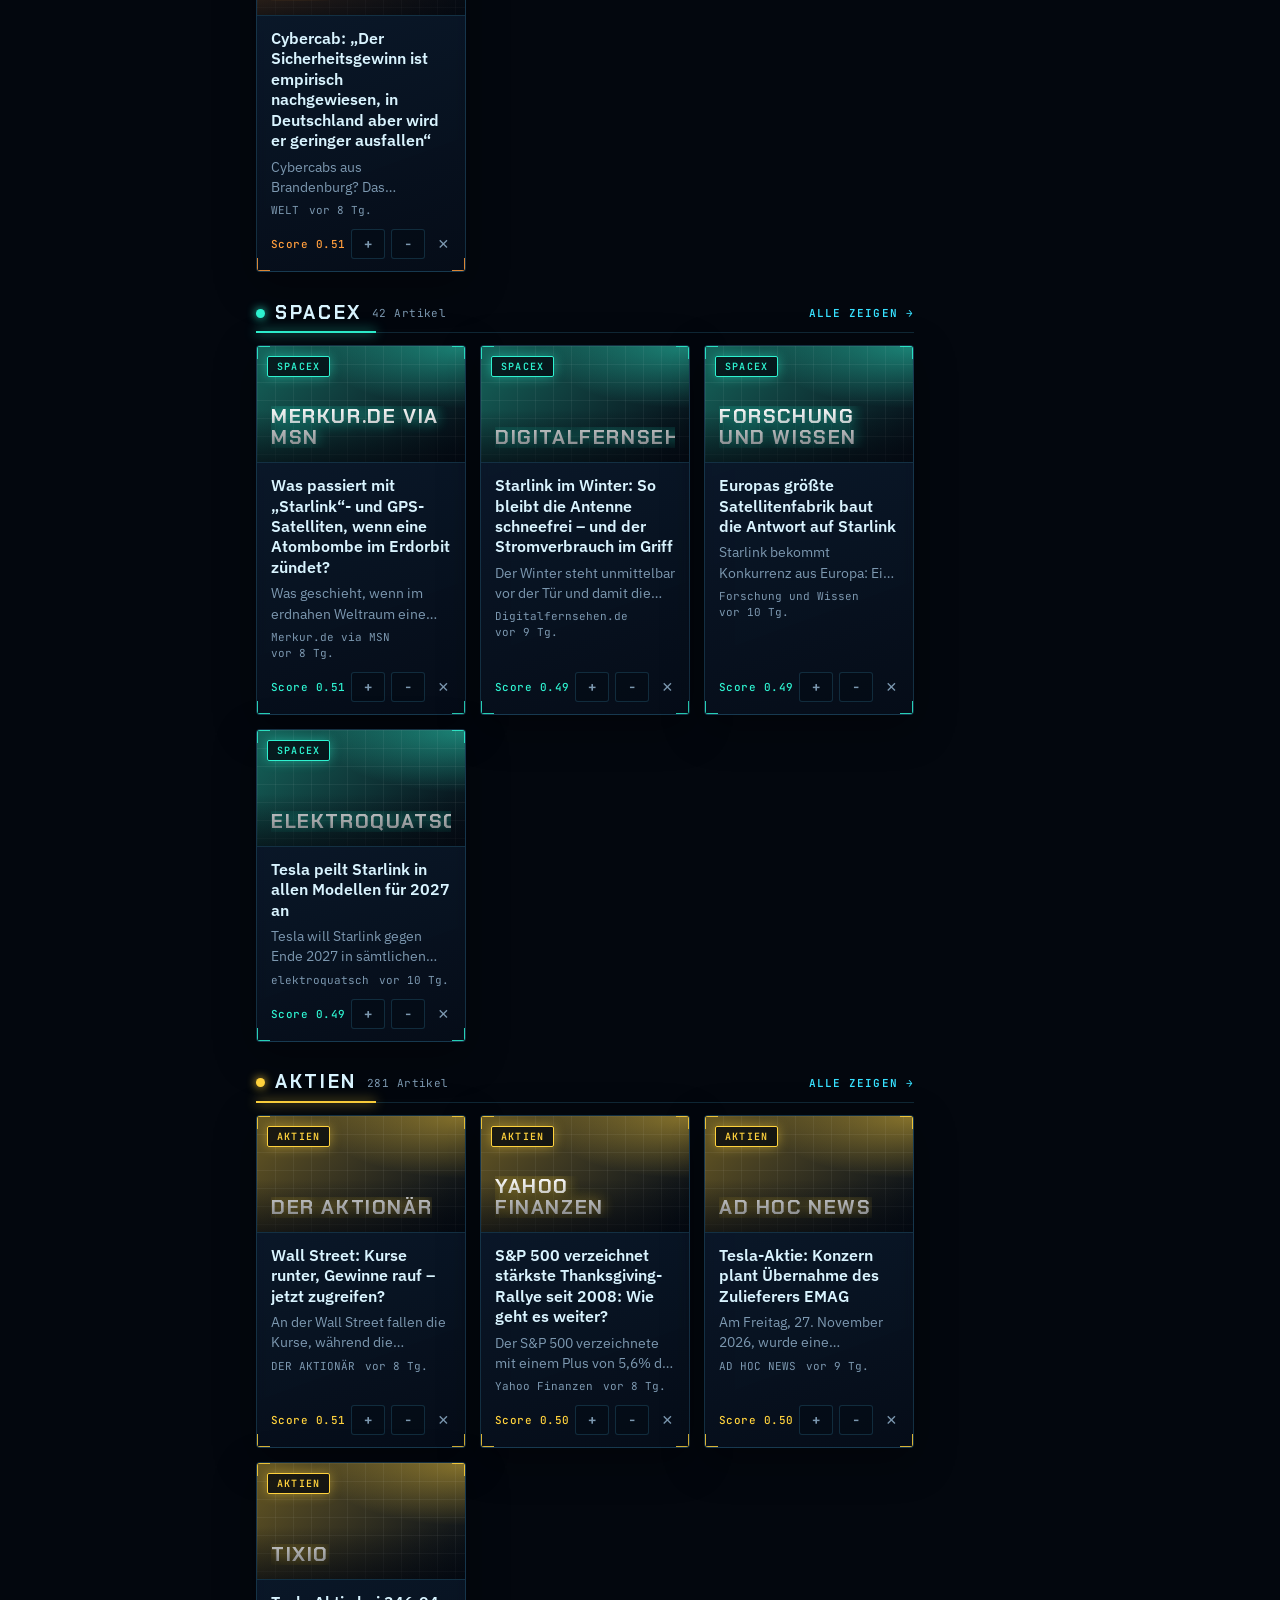
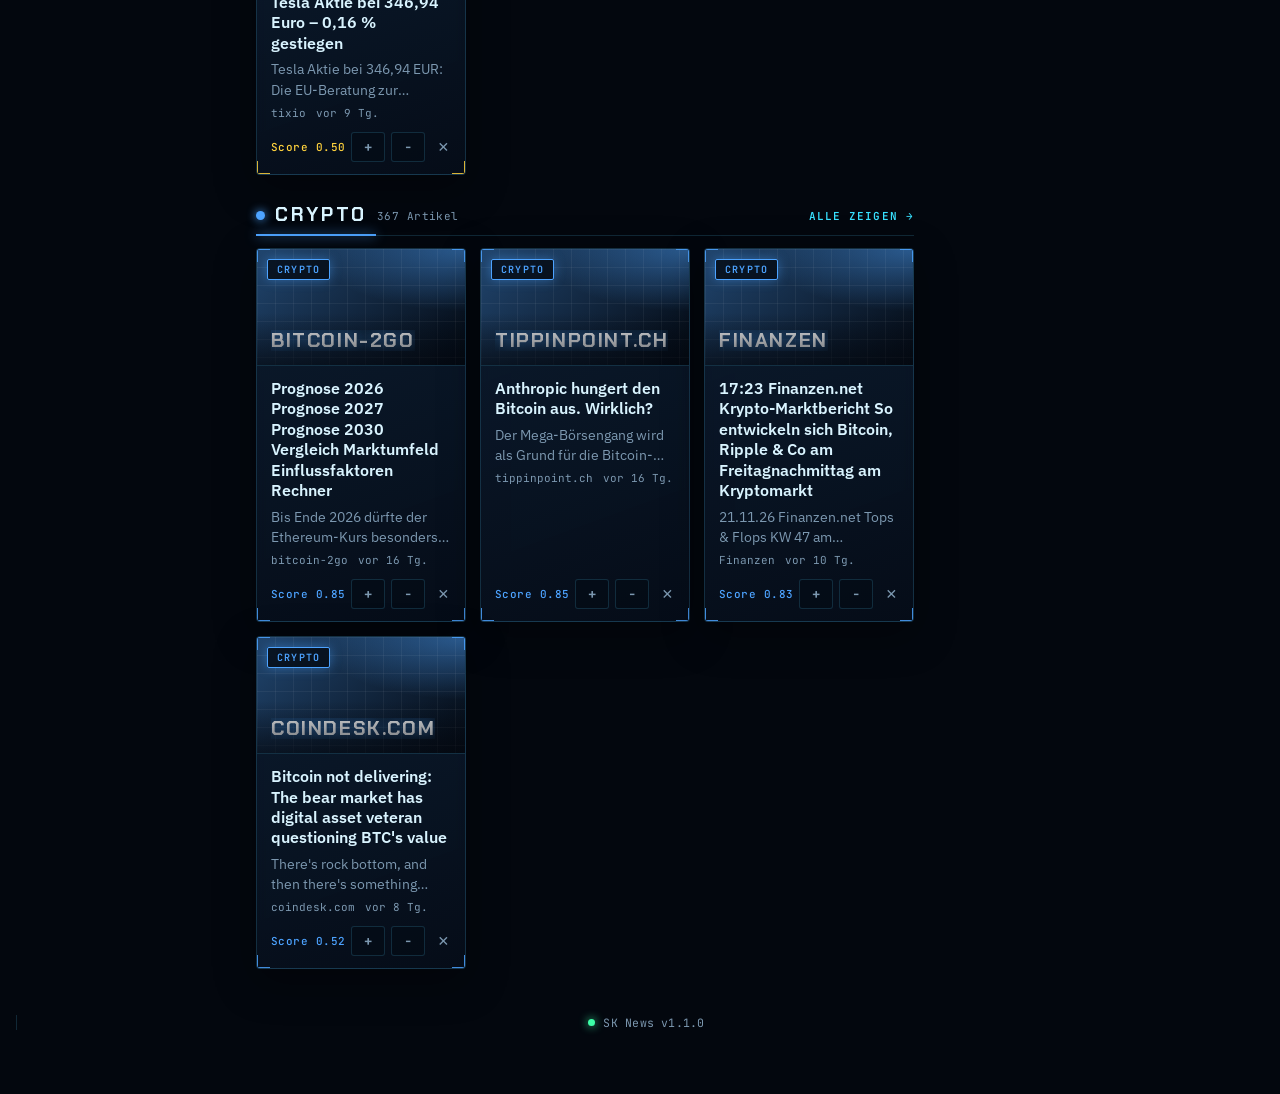
==== commit c7da0c82: "Version v1.1.0: Anmeldung mit dem DataWrangler-Konto (einmal anmelden) functions/_middleware.js prüf" ====
--- a/docs/index.html
+++ b/docs/index.html
@@ -587,7 +587,7 @@
     <div class="empty"><strong>Lade News …</strong></div>
   </main>
   <!-- Version: bei jeder Code-Änderung hochzählen, gleich wie der Git-Tag (README „Versionen“) -->
-  <p class="sub" style="text-align:center;margin:28px 0 8px">SK News v1.0.0</p>
+  <p class="sub" style="text-align:center;margin:28px 0 8px">SK News v1.1.0</p>
 </div>
 
 <dialog id="reDlg" class="re-dlg jv" aria-labelledby="reTitle">
